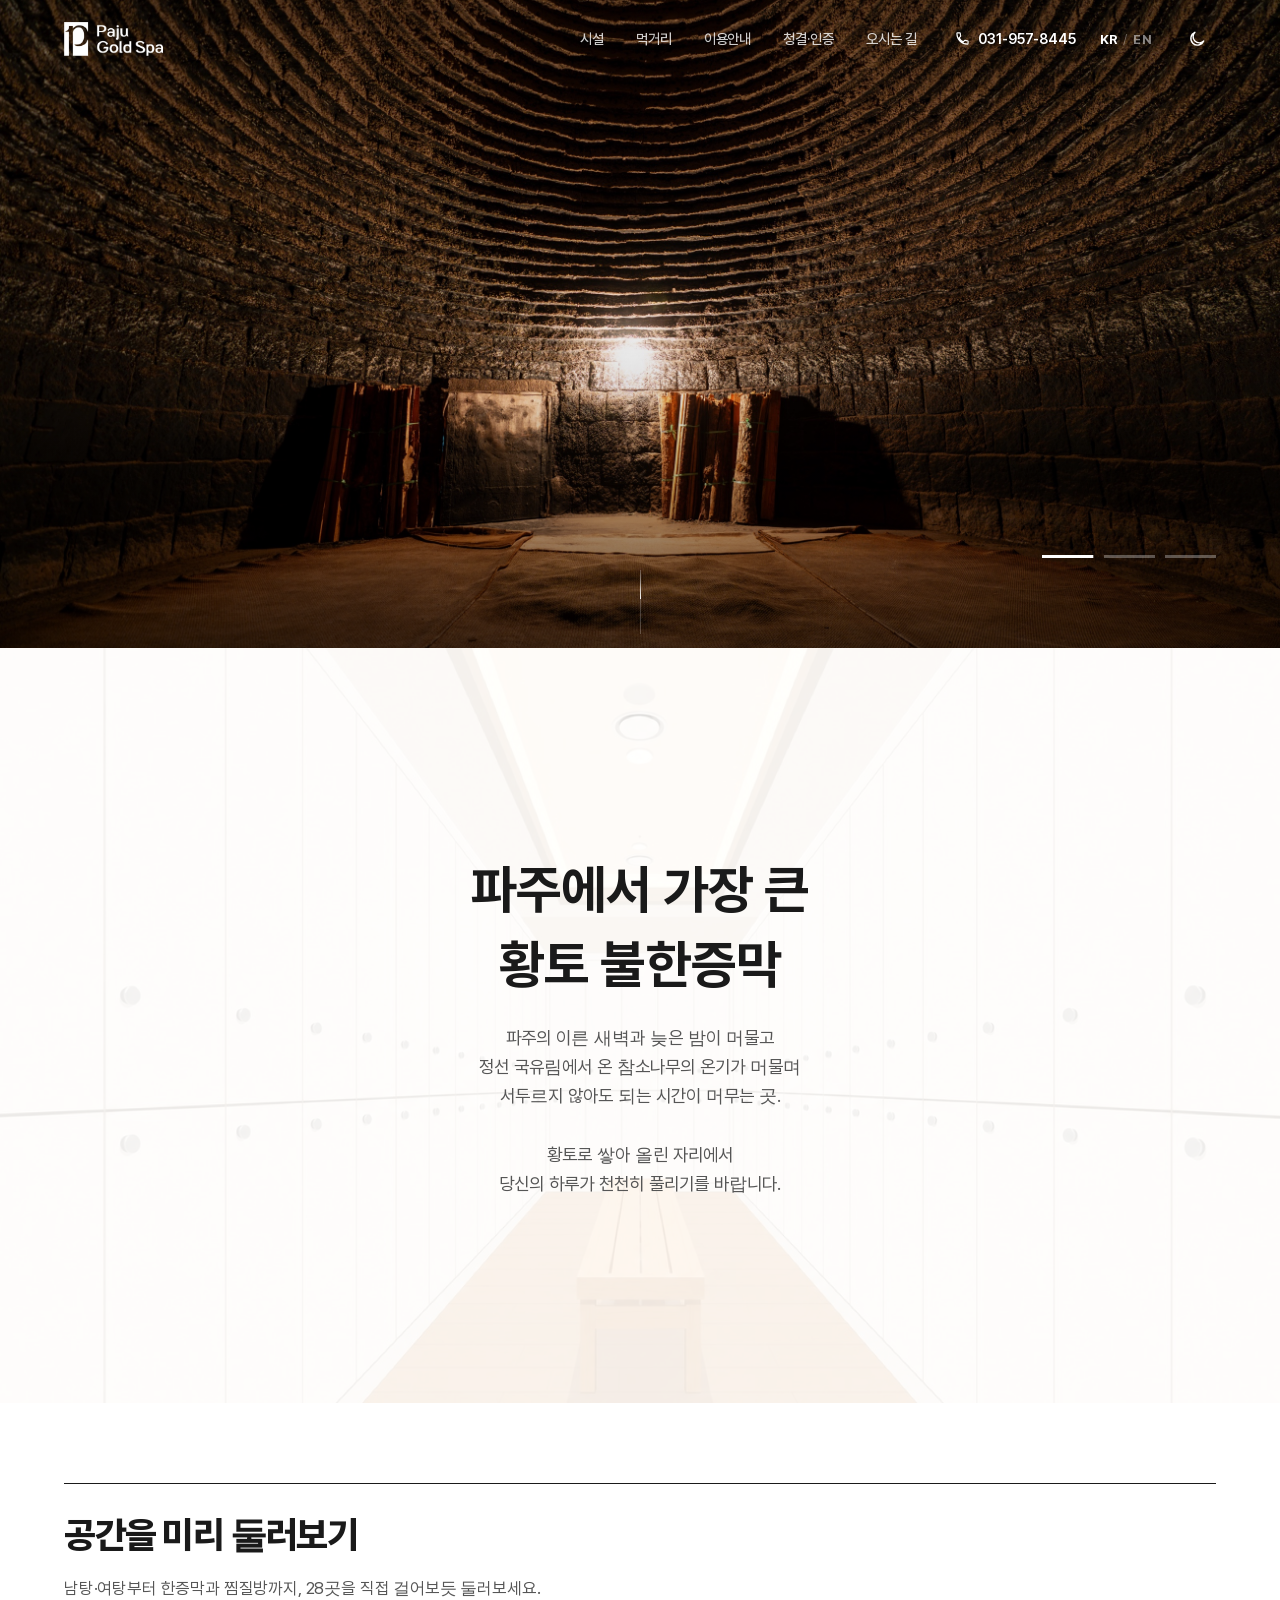
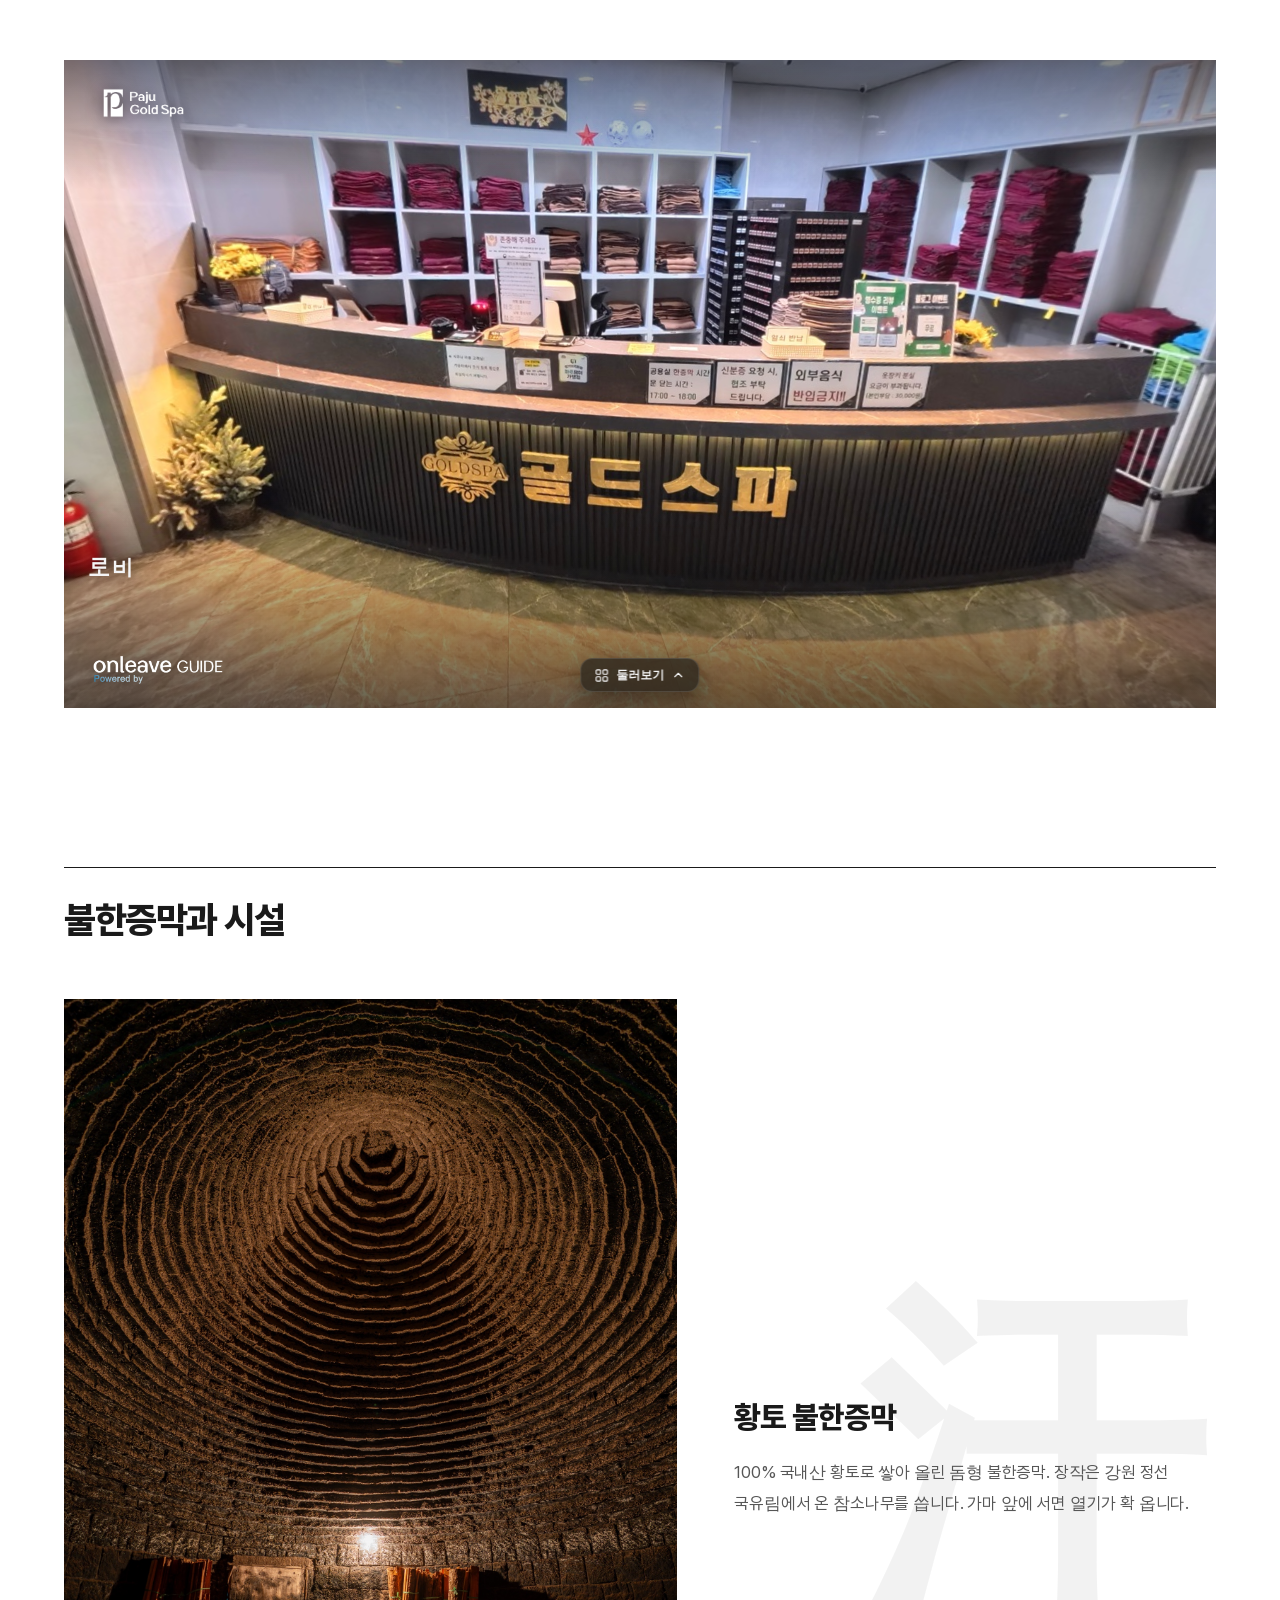
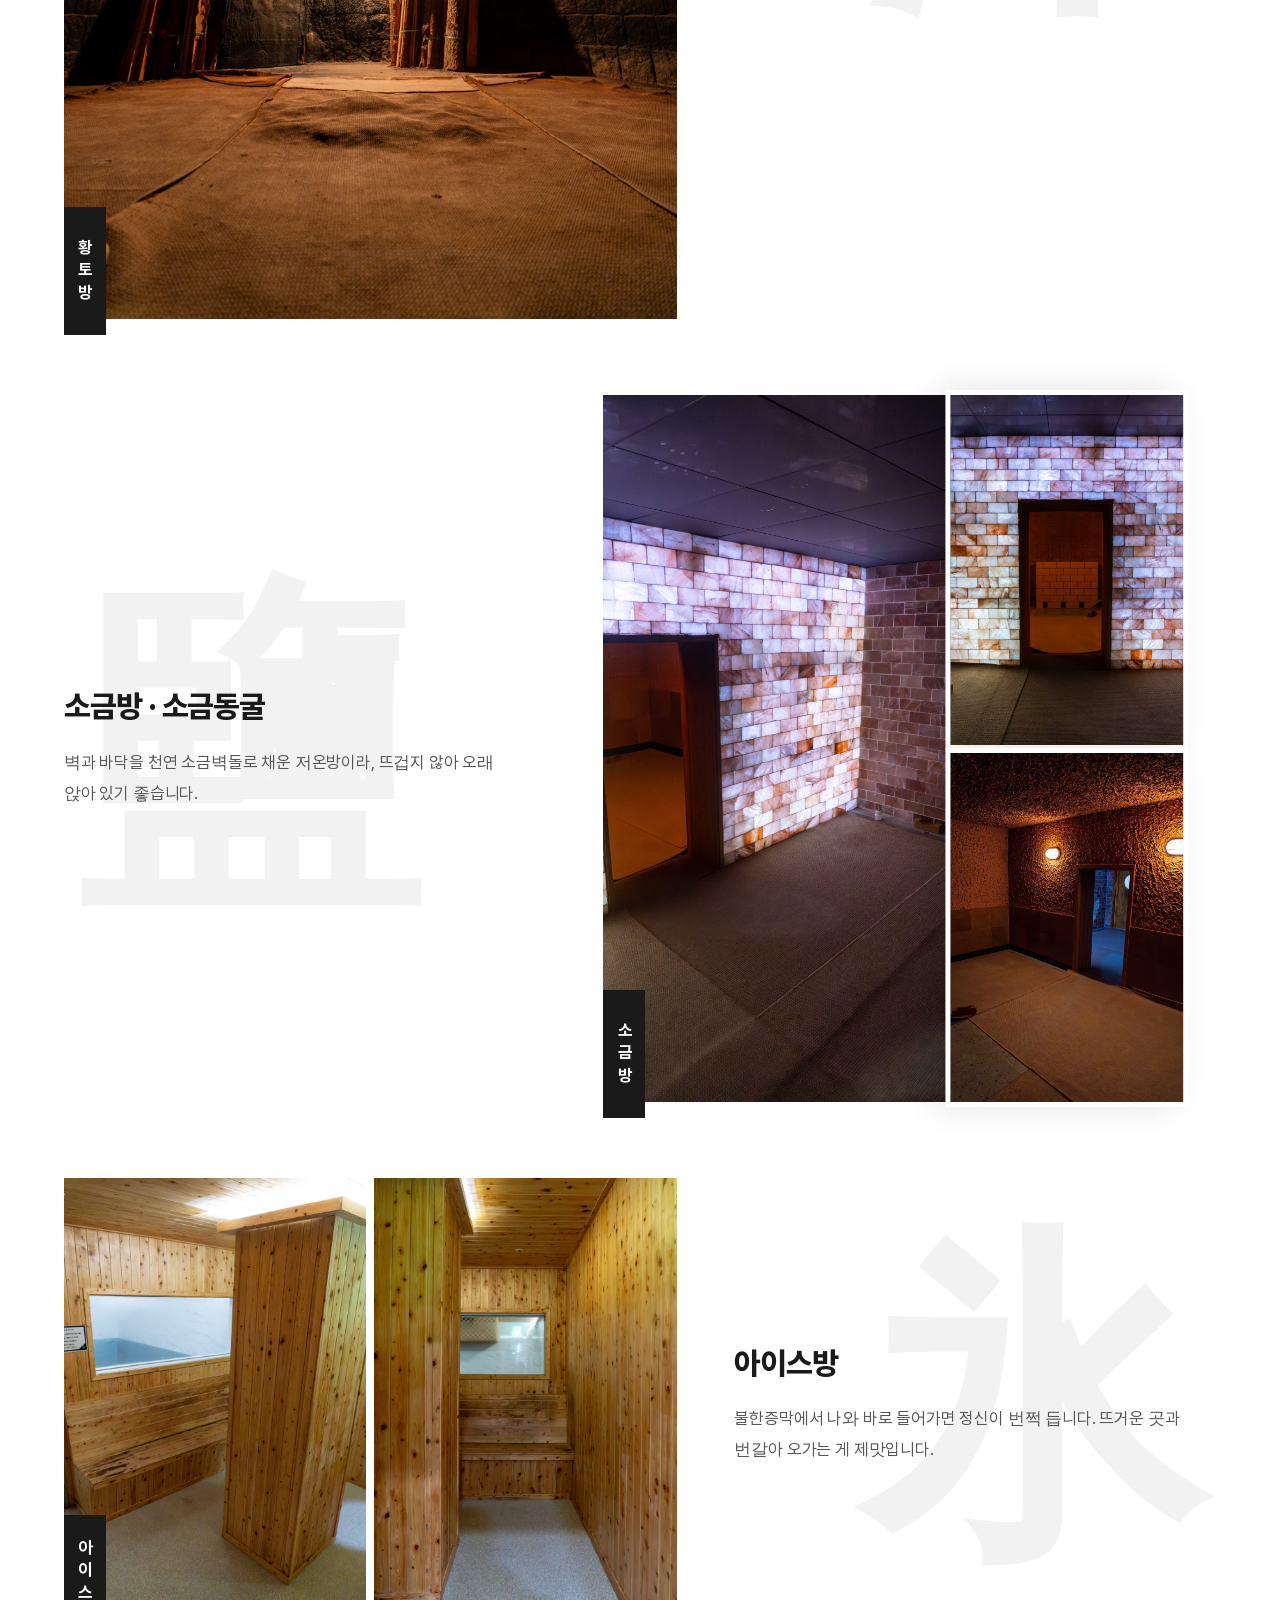
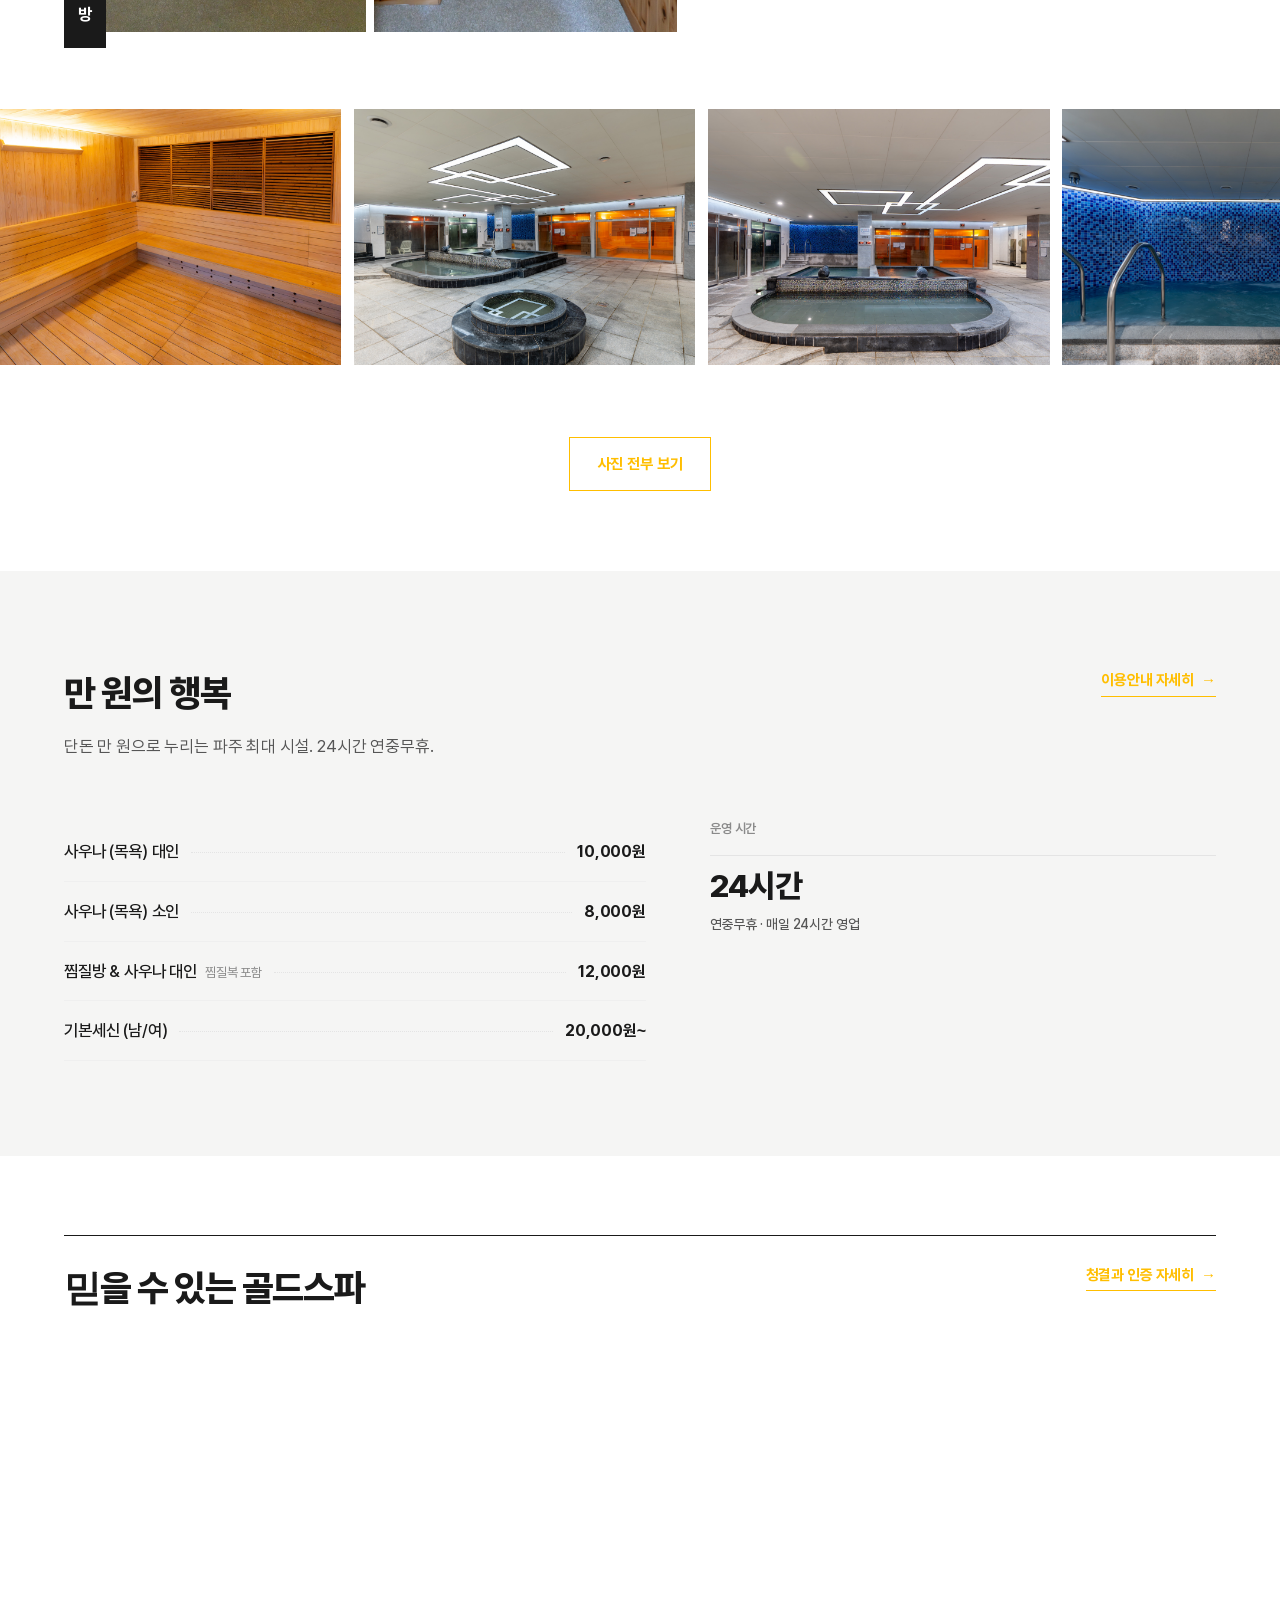
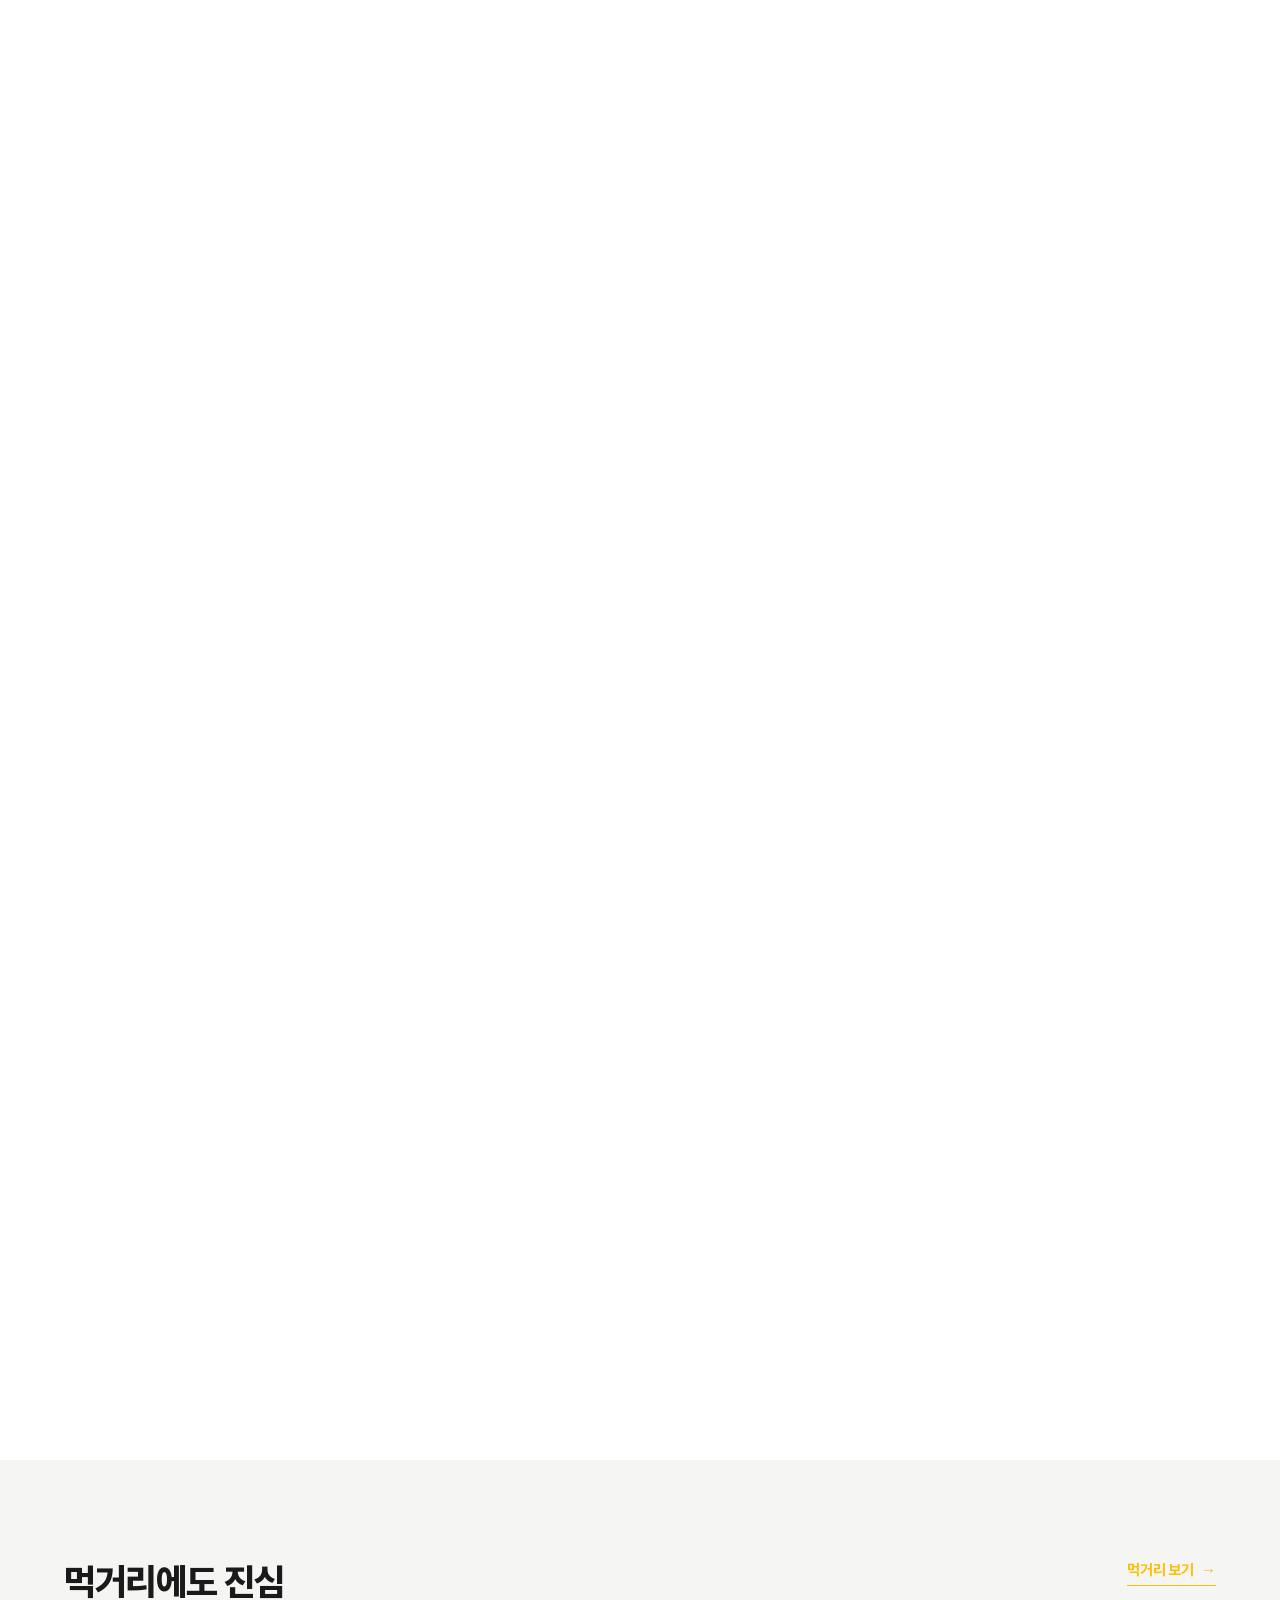
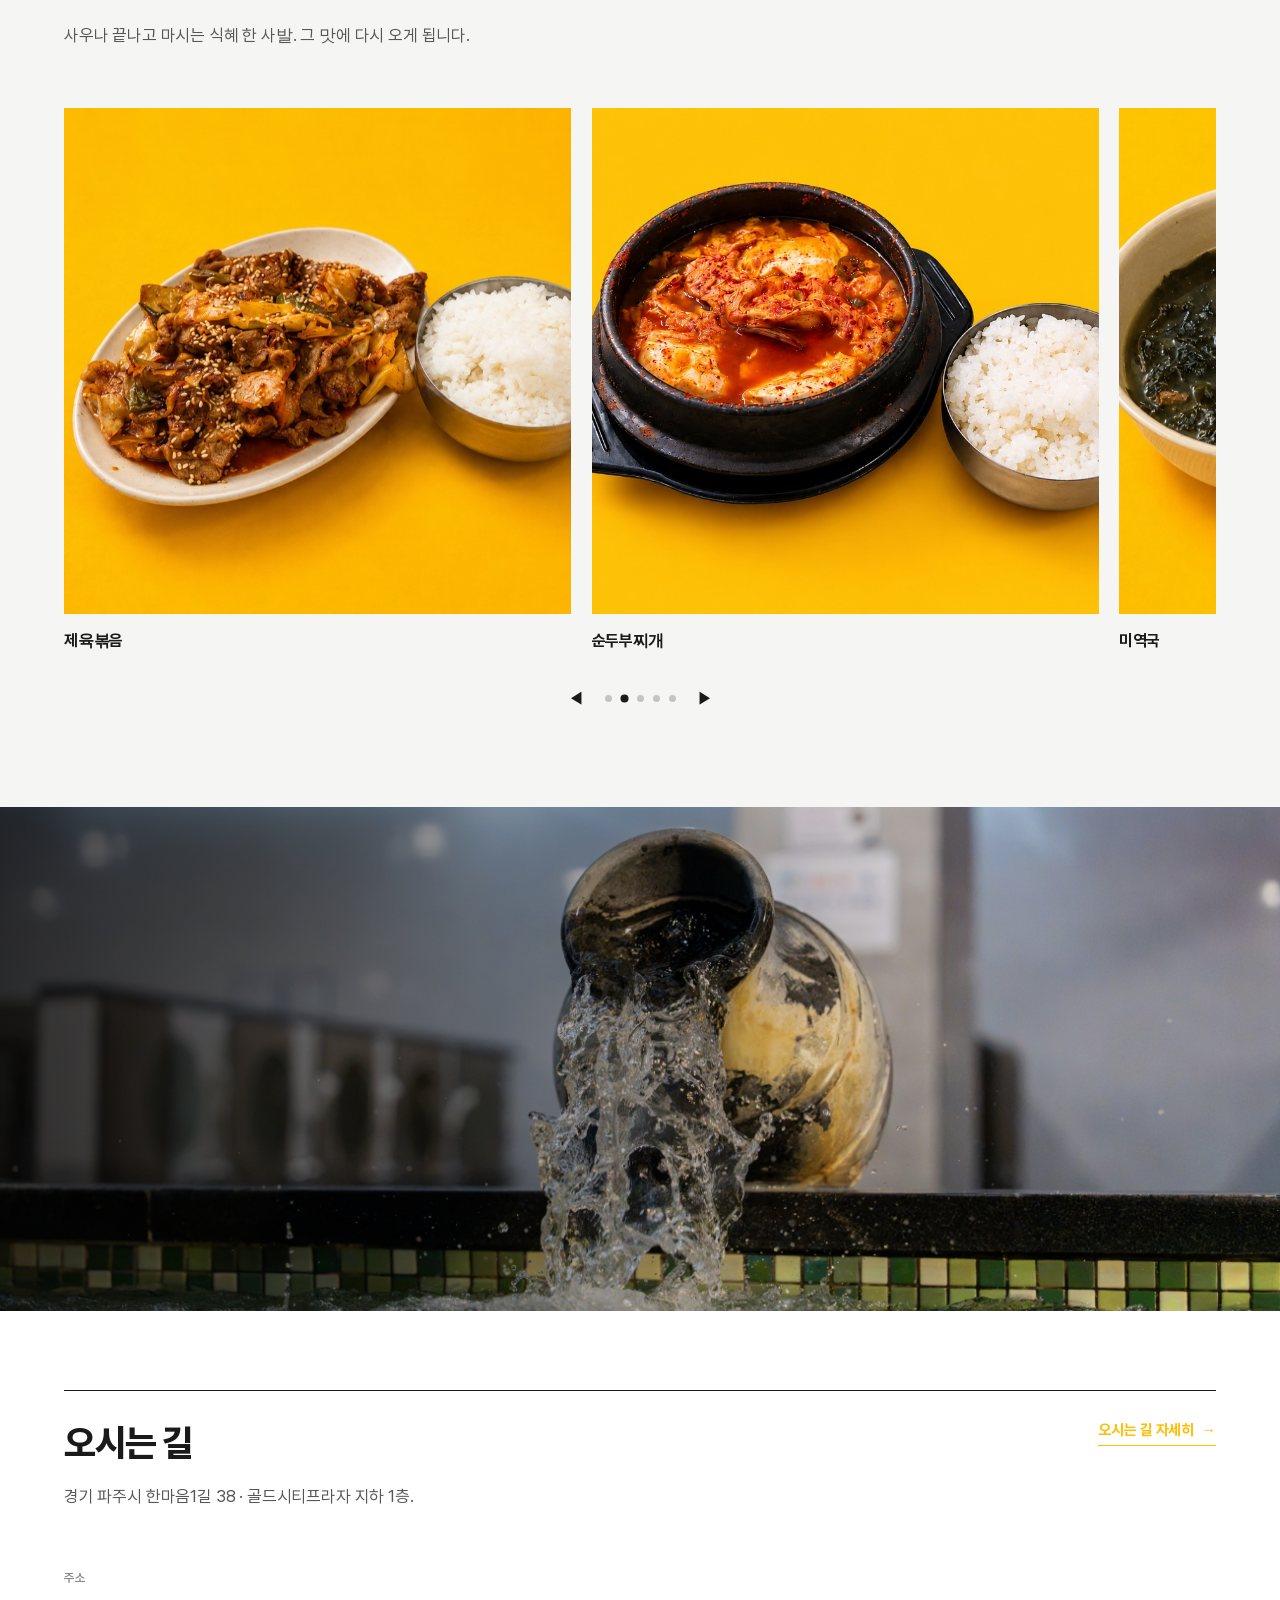
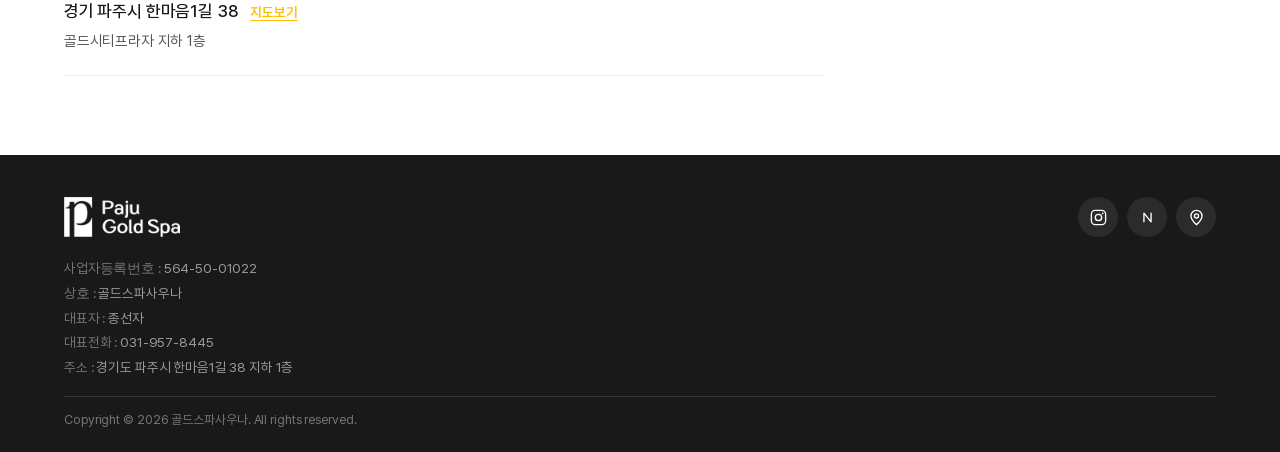
==== index.html @ 2f366106 "파비콘 추가 파주골드스파 파비콘(400x400) → images/favicon.png, apple-touch-icon(180) 생성. 한글 파일명은 경로 깨짐 우려로 영문으로 변경" ====
<!DOCTYPE html>
<html lang="ko">
<head>
<meta charset="utf-8">
<meta name="viewport" content="width=device-width, initial-scale=1">
<title>골드스파 — 파주 사우나·찜질방·황토 불한증막 | 24시간 연중무휴</title>
<meta name="description" content="파주에서 가장 큰 황토 불한증막·찜질방·사우나 골드스파. 100% 황토·소나무·소금석·히노끼, 24시간 연중무휴, 만 원의 행복 착한가격업소. 경기 파주시 한마음1길 38.">
<meta name="keywords" content="파주 사우나, 파주 찜질방, 파주 불한증막, 파주 황토방, 파주 목욕탕, 골드스파, 파주 사우나 추천, 파주 24시간 사우나, 파주 세신">
<meta name="author" content="골드스파 GoldSpa">
<meta name="robots" content="index, follow, max-image-preview:large">
<meta name="theme-color" content="#17130e">
<link rel="canonical" href="https://goldspa.co.kr/">
<link rel="alternate" hreflang="ko" href="https://goldspa.co.kr/">
<link rel="alternate" hreflang="en" href="https://goldspa.co.kr/en/">
<link rel="alternate" hreflang="x-default" href="https://goldspa.co.kr/">
<meta name="geo.region" content="KR-41"><meta name="geo.placename" content="경기도 파주시"><meta name="geo.position" content="37.7569628;126.7711865"><meta name="ICBM" content="37.7569628, 126.7711865">
<meta property="og:type" content="business.business">
<meta property="og:site_name" content="골드스파 GoldSpa"><meta property="og:locale" content="ko_KR">
<meta property="og:title" content="골드스파 — 파주 사우나·찜질방·황토 불한증막">
<meta property="og:description" content="파주에서 가장 큰 황토 불한증막. 24시간 연중무휴, 만 원의 행복 착한가격업소.">
<meta property="og:url" content="https://goldspa.co.kr/"><meta property="og:image" content="https://goldspa.co.kr/images/p007.jpg">
<meta name="twitter:card" content="summary_large_image">
<meta name="twitter:title" content="골드스파 — 파주 사우나·찜질방·황토 불한증막">
<meta name="twitter:description" content="파주에서 가장 큰 황토 불한증막. 24시간 연중무휴, 만 원의 행복 착한가격.">
<meta name="twitter:image" content="https://goldspa.co.kr/images/p007.jpg">
<script>(function(){var d=document.documentElement;var t=null;try{t=localStorage.getItem('goldspa-theme');}catch(e){}d.setAttribute('data-theme',(t==='light'||t==='dark')?t:'light');})();</script>
<link rel="icon" type="image/png" href="images/favicon.png">
<link rel="apple-touch-icon" href="images/apple-touch-icon.png">
<link rel="stylesheet" href="assets/fonts.css">
<link rel="stylesheet" href="assets/style.css">
<script type="application/ld+json">
{
  "@context": "https://schema.org",
  "@type": ["DaySpa", "HealthAndBeautyBusiness"],
  "name": "골드스파",
  "alternateName": ["GoldSpa", "파주 골드스파"],
  "description": "파주에서 가장 큰 황토 불한증막·찜질방·사우나. 100% 황토·소나무·소금석·히노끼로 지었으며, 불한증막 숯가마는 강원 정선 국유림에서 조달한 참소나무·낙엽송으로 지핍니다. 24시간 연중무휴 운영하며, 정기 수질·대기 검사 전 항목 적합, 행정안전부 선정 착한가격업소입니다.",
  "url": "https://goldspa.co.kr/",
  "telephone": "+82-31-957-8445",
  "sameAs": ["https://www.instagram.com/goldspa_paju/"],
  "image": [
    "https://goldspa.co.kr/images/p007.jpg",
    "https://goldspa.co.kr/images/p057.jpg",
    "https://goldspa.co.kr/images/p055.jpg"
  ],
  "address": {
    "@type": "PostalAddress",
    "streetAddress": "한마음1길 38 골드시티프라자 지하 1층",
    "addressLocality": "파주시",
    "addressRegion": "경기도",
    "postalCode": "10911",
    "addressCountry": "KR"
  },
  "geo": {
    "@type": "GeoCoordinates",
    "latitude": 37.7569628,
    "longitude": 126.7711865
  },
  "hasMap": "https://map.naver.com/p/entry/place/1338214327",
  "openingHoursSpecification": {
    "@type": "OpeningHoursSpecification",
    "dayOfWeek": ["Monday", "Tuesday", "Wednesday", "Thursday", "Friday", "Saturday", "Sunday"],
    "opens": "00:00",
    "closes": "23:59"
  },
  "priceRange": "₩₩",
  "currenciesAccepted": "KRW",
  "paymentAccepted": "현금, 카드",
  "award": [
    "행정안전부·경기도·파주시 선정 착한가격 모범업소",
    "한국소비자산업평가 생활·여가 부문 3년 연속 우수 (2024·2025·2026)",
    "파주시 지정 목욕장업 위생관리 최우수(녹색) 등급"
  ],
  "hasCertification": [
    {
      "@type": "Certification",
      "name": "정기 수질검사 적합",
      "certificationIdentification": "WR25111000059",
      "issuedBy": {"@type": "Organization", "name": "중앙생명연구원"},
      "about": "목욕장 욕조수 수질검사 — 탁도·과망간산칼륨소비량·대장균군 전 항목 기준 적합"
    },
    {
      "@type": "Certification",
      "name": "대기 배출가스 측정 배출허용기준 이내",
      "issuedBy": {"@type": "Organization", "name": "한국종합공해시험연구소"},
      "about": "불한증막 숯가마(탄화시설) 배출가스 측정 — 질소산화물 24.0ppm(기준 150 이하)·황산화물 0.3ppm(기준 200 이하)·먼지 3.7㎎/S㎥(기준 30 이하), 배출허용기준 이내"
    }
  ],
  "amenityFeature": [
    {"@type": "LocationFeatureSpecification", "name": "황토 불한증막", "value": true},
    {"@type": "LocationFeatureSpecification", "name": "찜질방", "value": true},
    {"@type": "LocationFeatureSpecification", "name": "사우나·대욕장", "value": true},
    {"@type": "LocationFeatureSpecification", "name": "아이스방", "value": true},
    {"@type": "LocationFeatureSpecification", "name": "소금방·소금동굴", "value": true},
    {"@type": "LocationFeatureSpecification", "name": "세신", "value": true},
    {"@type": "LocationFeatureSpecification", "name": "식당·매점", "value": true},
    {"@type": "LocationFeatureSpecification", "name": "24시간 운영", "value": true}
  ],
  "makesOffer": [
    {"@type": "Offer", "name": "사우나(목욕) 대인", "price": "10000", "priceCurrency": "KRW"},
    {"@type": "Offer", "name": "사우나(목욕) 소인", "price": "8000", "priceCurrency": "KRW"},
    {"@type": "Offer", "name": "찜질방＋사우나 대인 (찜질복 포함)", "price": "12000", "priceCurrency": "KRW"},
    {"@type": "Offer", "name": "찜질방＋사우나 소인 (찜질복 포함)", "price": "10000", "priceCurrency": "KRW"},
    {"@type": "Offer", "name": "기본 세신 (남)", "price": "20000", "priceCurrency": "KRW"},
    {"@type": "Offer", "name": "기본 세신 (여)", "price": "30000", "priceCurrency": "KRW"}
  ]
}
</script>
</head>
<body>

<div class="splash" id="splash">
  <div class="splash-in">
    <div class="splash-logo">
      <img src="images/logo-white.png" alt="파주 골드스파">
    </div>
  </div>
</div>

<header id="hd">
  <div class="bar">
    <a href="index.html" class="logo" aria-label="파주 골드스파 홈"><img class="logo-w" src="images/logo-white.png" alt="파주 골드스파" width="99" height="34"><img class="logo-k" src="images/logo-black.png" alt="파주 골드스파" width="99" height="34"></a>
    <nav>
      <a href="facilities.html">시설</a>
      <a href="food.html">먹거리</a>
      <a href="guide.html">이용안내</a>
      <a href="trust.html">청결·인증</a>
      <a href="location.html">오시는 길</a>
    </nav>
    <a href="tel:031-957-8445" class="hcall">
      <svg viewBox="0 0 24 24"><path d="M6.6 10.8a15 15 0 0 0 6.6 6.6l2.2-2.2a1 1 0 0 1 1-.24 11 11 0 0 0 3.5.56 1 1 0 0 1 1 1V20a1 1 0 0 1-1 1A17 17 0 0 1 3 4a1 1 0 0 1 1-1h3.5a1 1 0 0 1 1 1 11 11 0 0 0 .56 3.5 1 1 0 0 1-.24 1z"/></svg>
      031-957-8445
    </a>
    <div class="langtoggle"><a aria-current="true">KR</a><a href="en/index.html" hreflang="en">EN</a></div>
    <button class="themetoggle" aria-label="라이트/다크 모드 전환" title="라이트/다크 전환"><svg class="ic-sun" viewBox="0 0 24 24"><circle cx="12" cy="12" r="4.2"/><path d="M12 2v2.5M12 19.5V22M4.2 4.2l1.8 1.8M18 18l1.8 1.8M2 12h2.5M19.5 12H22M4.2 19.8L6 18M18 6l1.8-1.8"/></svg><svg class="ic-moon" viewBox="0 0 24 24"><path d="M20 14.5A8 8 0 1 1 9.5 4a6.3 6.3 0 0 0 10.5 10.5z"/></svg></button><button class="navtoggle" aria-label="메뉴 열기" aria-expanded="false" aria-controls="mmenu"><span></span><span></span><span></span></button>
  </div>
</header>
<div class="mmenu" id="mmenu">
  <button class="mmenu-close" aria-label="메뉴 닫기"><svg viewBox="0 0 24 24"><path d="M6 6l12 12M18 6L6 18"/></svg></button>
  <nav>
      <a href="index.html">홈</a>
      <a href="facilities.html">시설</a>
      <a href="food.html">먹거리</a>
      <a href="guide.html">이용안내</a>
      <a href="trust.html">청결·인증</a>
      <a href="location.html">오시는 길</a>
  </nav>
  <div class="mmenu-lang"><a class="on">한국어</a><a href="en/index.html" hreflang="en">English</a></div>
  <a href="tel:031-957-8445" class="mmenu-call">
    <svg viewBox="0 0 24 24"><path d="M6.6 10.8a15 15 0 0 0 6.6 6.6l2.2-2.2a1 1 0 0 1 1-.24 11 11 0 0 0 3.5.56 1 1 0 0 1 1 1V20a1 1 0 0 1-1 1A17 17 0 0 1 3 4a1 1 0 0 1 1-1h3.5a1 1 0 0 1 1 1 11 11 0 0 0 .56 3.5 1 1 0 0 1-.24 1z"/></svg>
    031-957-8445
  </a>
</div>

<!-- 1. HERO -->
<section class="hero">
  <div class="hero-media">
    <div class="plabel">
      <div>
        <svg viewBox="0 0 24 24"><rect x="2.5" y="4.5" width="19" height="15" rx="2"/><path d="M10 9.2v5.6l5-2.8z" fill="rgba(255,255,255,.28)" stroke="none"/></svg>
        풀스크린 히어로 영상 · 16:9 무한 루프<br>따뜻한 조명의 황토 불한증막·탕 전경
      </div>
    </div>
  </div>
  <div class="hero-prog" aria-hidden="true">
    <button class="hp-bar" type="button" aria-label="1번 사진"><i></i></button>
    <button class="hp-bar" type="button" aria-label="2번 사진"><i></i></button>
    <button class="hp-bar" type="button" aria-label="3번 사진"><i></i></button>
  </div>
  <div class="cue"><i></i></div>
</section>

<!-- INTRO (short · centered) -->
<section class="intro">
  <div class="shell">
    <h1 class="rise">파주에서 가장 큰<br>황토 불한증막</h1>
    <p class="intro-poem rise">파주의 이른 새벽과 늦은 밤이 머물고<br>
      정선 국유림에서 온 참소나무의 온기가 머물며<br>
      서두르지 않아도 되는 시간이 머무는 곳.
      <span>황토로 쌓아 올린 자리에서<br>
      당신의 하루가 천천히 풀리기를 바랍니다.</span></p>
  </div>
</section>

<section class="home-sec tour-sec" id="tour">
  <div class="shell">
    <div class="sec-head">
      <div class="sh-l"><span class="kicker">360&deg; View</span><h2>공간을 미리 둘러보기</h2><p>남탕·여탕부터 한증막과 찜질방까지, 28곳을 직접 걸어보듯 둘러보세요.</p></div>
    </div>
    <div class="tour-box"><iframe src="tour/tour.html" title="골드스파 360° 가상투어 — 남탕·여탕·한증막·찜질방 28곳" loading="lazy" allowfullscreen></iframe></div>
  </div>
</section>
<section class="home-sec">
  <div class="shell">
    <div class="sec-head">
      <div class="sh-l"><span class="kicker">Facilities</span><h2>불한증막과 시설</h2></div>
    </div>
  </div>
  <div class="shell"><div class="fac-list home-facs">
      <article class="fac-block">
        <span class="fac-hanja" aria-hidden="true">汗</span><div class="fac-media m4"><span class="fac-tag">황토방</span><img src="images/p001.jpg" loading="lazy" alt="황토 불한증막 — 파주 골드스파"><img src="images/p002.jpg" loading="lazy" alt="황토 불한증막 — 파주 골드스파"><img src="images/p005.jpg" loading="lazy" alt="황토 불한증막 — 파주 골드스파"><img src="images/p007.jpg" loading="lazy" alt="황토 불한증막 — 파주 골드스파"></div>
        <div class="fac-text">
          <h2>황토 불한증막<em>Hwangto Kiln Sauna</em></h2>
          <p>100% 국내산 황토로 쌓아 올린 돔형 불한증막. 장작은 강원 정선 국유림에서 온 참소나무를 씁니다. 가마 앞에 서면 열기가 확 옵니다.</p>
        </div>
      </article>
      <article class="fac-block">
        <span class="fac-hanja" aria-hidden="true">鹽</span><div class="fac-media"><span class="fac-tag">소금방</span><img src="images/p057.jpg" loading="lazy" alt="소금방 · 소금동굴 — 파주 골드스파"><img src="images/p058.jpg" loading="lazy" alt="소금방 · 소금동굴 — 파주 골드스파"><img src="images/p059.jpg" loading="lazy" alt="소금방 · 소금동굴 — 파주 골드스파"></div>
        <div class="fac-text">
          <h2>소금방 · 소금동굴<em>Salt Room & Cave</em></h2>
          <p>벽과 바닥을 천연 소금벽돌로 채운 저온방이라, 뜨겁지 않아 오래 앉아 있기 좋습니다.</p>
        </div>
      </article>
      <article class="fac-block">
        <span class="fac-hanja" aria-hidden="true">氷</span><div class="fac-media m2"><span class="fac-tag">아이스방</span><img src="images/p055.jpg" loading="lazy" alt="아이스방 — 파주 골드스파"><img src="images/p056.jpg" loading="lazy" alt="아이스방 — 파주 골드스파"></div>
        <div class="fac-text">
          <h2>아이스방<em>Ice Room</em></h2>
          <p>불한증막에서 나와 바로 들어가면 정신이 번쩍 듭니다. 뜨거운 곳과 번갈아 오가는 게 제맛입니다.</p>
        </div>
      </article>
    </div>
    <div class="fac-strip" aria-hidden="true">
      <div class="fs-track">
        <img src="images/p016.jpg" loading="lazy" alt="">
        <img src="images/p012.jpg" loading="lazy" alt="">
        <img src="images/p024.jpg" loading="lazy" alt="">
        <img src="images/p015.jpg" loading="lazy" alt="">
        <img src="images/p019.jpg" loading="lazy" alt="">
        <img src="images/p041.jpg" loading="lazy" alt="">
        <img src="images/p050.jpg" loading="lazy" alt="">
        <img src="images/p035.jpg" loading="lazy" alt="">
        <img src="images/p060.jpg" loading="lazy" alt="">
      </div>
    </div>
    <div class="fac-cta rise">
      <a class="fac-cta-link" href="facilities.html" aria-label="시설 사진 전부 보기">
        <span class="fm-btn">사진 전부 보기</span>
      </a>
    </div>
    </div>
</section>

<section class="home-sec alt">
  <div class="shell">
    <div class="sec-head">
      <div class="sh-l"><span class="kicker">Guide &amp; Price</span><h2>만 원의 행복</h2><p>단돈 만 원으로 누리는 파주 최대 시설. 24시간 연중무휴.</p></div>
      <a class="more-link" href="guide.html">이용안내 자세히 <i>→</i></a>
    </div>
    <div class="price-mini">
      <ul class="price">
        <li><span class="nm">사우나 (목욕) 대인</span><span class="dot"></span><span class="pr">10,000원</span></li>
        <li><span class="nm">사우나 (목욕) 소인</span><span class="dot"></span><span class="pr">8,000원</span></li>
        <li><span class="nm">찜질방 &amp; 사우나 대인<small> 찜질복 포함</small></span><span class="dot"></span><span class="pr">12,000원</span></li>
        <li><span class="nm">기본세신 (남/여)</span><span class="dot"></span><span class="pr">20,000원~</span></li>
      </ul>
      <div>
        <div class="g-label">운영 시간</div>
        <div class="g-hours">24시간<span>연중무휴 · 매일 24시간 영업</span></div>
      </div>
    </div>
  </div>
</section>

<section class="home-sec">
  <div class="shell">
    <div class="sec-head">
      <div class="sh-l"><span class="kicker">Trust</span><h2>믿을 수 있는 골드스파</h2></div>
      <a class="more-link" href="trust.html">청결과 인증 자세히 <i>→</i></a>
    </div>
    <div class="proof-badges">
      <figure class="pbadge rise">
        <div class="pb-img"><img src="images/award2.jpg" loading="lazy" alt="행정안전부 선정 착한가격 모범업소 — 파주 골드스파"></div>
        <figcaption class="pb-cap"><h3>착한가격 모범업소</h3><p>행정안전부·경기도·파주시 지정</p></figcaption>
      </figure>
      <figure class="pbadge rise">
        <div class="pb-img"><img src="images/award3.jpg" loading="lazy" alt="한국소비자산업평가 생활·여가 부문 3년 연속 우수 — 파주 골드스파"></div>
        <figcaption class="pb-cap"><h3>소비자산업평가 우수</h3><p>생활·여가 부문 <b style="color:var(--ink);font-weight:700">3년 연속</b> 우수 (한국소비자산업평가)</p></figcaption>
      </figure>
      <figure class="pbadge rise">
        <div class="pb-img"><img src="images/award1.jpg" loading="lazy" alt="2025 한국소비자산업평가 생활·여가 부문 우수 — 파주 골드스파"></div>
        <figcaption class="pb-cap"><h3>2년 연속 수상</h3><p>2024·2025 생활·여가 부문 연속 우수</p></figcaption>
      </figure>
    </div>
    <div class="hy-cleaning" style="margin-top:clamp(30px,4vw,52px)">
      <div class="hy-slider rise">
      <div class="hy-track"><figure class="hy-slide"><img src="images/hg6.jpg" loading="lazy" alt="골드스파 청결 관리 6"></figure><figure class="hy-slide"><img src="images/hg1.jpg" loading="lazy" alt="골드스파 청결 관리 1"></figure><figure class="hy-slide"><img src="images/hg2.jpg" loading="lazy" alt="골드스파 청결 관리 2"></figure><figure class="hy-slide"><img src="images/hg3.jpg" loading="lazy" alt="골드스파 청결 관리 3"></figure><figure class="hy-slide"><img src="images/hg4.jpg" loading="lazy" alt="골드스파 청결 관리 4"></figure><figure class="hy-slide"><img src="images/hg5.jpg" loading="lazy" alt="골드스파 청결 관리 5"></figure><figure class="hy-slide"><img src="images/hg8.jpg" loading="lazy" alt="골드스파 청결 관리 8"></figure><figure class="hy-slide"><img src="images/hg9.jpg" loading="lazy" alt="골드스파 청결 관리 9"></figure><figure class="hy-slide"><img src="images/hg10.jpg" loading="lazy" alt="골드스파 청결 관리 10"></figure></div>
      <div class="hy-arrows">
        <button class="hprev" aria-label="이전">&#8249;</button>
        <button class="hnext" aria-label="다음">&#8250;</button>
      </div>
    </div>
    </div>
    <div class="proof-grade rise">
      <svg viewBox="0 0 24 24"><path d="M12 3l7 3v5c0 4.5-3 8-7 10-4-2-7-5.5-7-10V6z"/><path d="M9.3 12l1.9 1.9L15 10"/></svg>
      <span><b>위생관리 최우수(녹색) 등급</b> — 파주시 지정 · 목욕장업 위생등급 최고 등급</span>
    </div>

    <div class="proof-water rise">
      <div class="pw-head">
        <h3>검사 성적서 원본</h3>
        <span class="pw-meta">수질 · 대기 · 실내공기질 전 항목 <b>적합</b></span>
      </div>
      <div class="pw-docs">
        <button class="pw-doc" type="button" data-full="images/docs/doc-hygiene.jpg" data-cap="위생관리 최우수(녹색) 등급표 · 파주시"><img src="images/docs/doc-hygiene.jpg" loading="lazy" alt="위생관리 최우수 등급표 원본"><span>위생관리 등급표</span></button>
        <button class="pw-doc" type="button" data-full="images/docs/doc-water-1.jpg" data-cap="수질검사성적서 · 남탕 이벤트탕 (중앙생명연구원)"><img src="images/docs/doc-water-1.jpg" loading="lazy" alt="수질검사성적서 원본"><span>수질검사성적서</span></button>
        <button class="pw-doc" type="button" data-full="images/docs/doc-air-1.jpg" data-cap="대기 측정기록부 (한국종합공해시험연구소)"><img src="images/docs/doc-air-1.jpg" loading="lazy" alt="대기 측정기록부 원본"><span>대기 측정기록부</span></button>
        <button class="pw-doc" type="button" data-full="images/docs/doc-wood.jpg" data-cap="국유임산물(참소나무·낙엽송) 매각계약서"><img src="images/docs/doc-wood.jpg" loading="lazy" alt="국유임산물 매각계약서 원본"><span>참소나무 계약서</span></button>
      </div>
      <p class="pw-foot">탭하면 원본을 크게 볼 수 있습니다. 숯가마 장작은 <b class="pw-em"><span class="nb">강원 정선</span> 국유림에서 조달한 <span class="nb">참소나무·낙엽송</span></b>을 씁니다. 항목별 수치는 <a class="pw-link" href="trust.html">청결과 인증</a>에서 전부 공개합니다.</p>
    </div>

  </div>
</section>

<section class="home-sec alt">
  <div class="shell">
    <div class="sec-head">
      <div class="sh-l"><span class="kicker">Foods</span><h2>먹거리에도 진심</h2><p>사우나 끝나고 마시는 식혜 한 사발. 그 맛에 다시 오게 됩니다.</p></div>
      <a class="more-link" href="food.html">먹거리 보기 <i>→</i></a>
    </div>
    <div class="foods-carousel">
      <div class="foods-track"><figure class="food-tile"><img src="images/food/dish-katsu.jpg" loading="lazy" alt="돈까스 — 파주 골드스파 먹거리"><figcaption>돈까스</figcaption></figure><figure class="food-tile"><img src="images/food/dish-jeyuk.jpg" loading="lazy" alt="제육볶음 — 파주 골드스파 먹거리"><figcaption>제육볶음</figcaption></figure><figure class="food-tile"><img src="images/food/dish-sundubu.jpg" loading="lazy" alt="순두부찌개 — 파주 골드스파 먹거리"><figcaption>순두부찌개</figcaption></figure><figure class="food-tile"><img src="images/food/dish-miyeokguk.jpg" loading="lazy" alt="미역국 — 파주 골드스파 먹거리"><figcaption>미역국</figcaption></figure><figure class="food-tile"><img src="images/food/dish-meoktae.jpg" loading="lazy" alt="먹태구이 — 파주 골드스파 먹거리"><figcaption>먹태구이</figcaption></figure><figure class="food-tile"><img src="images/food/dish-mango-bingsu.jpg" loading="lazy" alt="망고빙수 — 파주 골드스파 먹거리"><figcaption>망고빙수</figcaption></figure></div>
      <div class="foods-nav">
        <button class="fprev" aria-label="이전 먹거리">&#9664;</button>
        <span class="dots"></span>
        <button class="fnext" aria-label="다음 먹거리">&#9654;</button>
      </div>
    </div>
  </div>
</section>

<!-- 4. EMOTION -->
<section class="emotion">
  <div class="plabel"><div><svg viewBox="0 0 24 24"><rect x="2.5" y="4.5" width="19" height="15" rx="2"/><path d="M10 9.2v5.6l5-2.8z" fill="rgba(255,255,255,.24)" stroke="none"/></svg>감성 무드 영상 · 김 서린 탕, 따뜻한 조명</div></div>
  <div class="inner">
    <div class="box rise">
      <h2>뜨끈하게,<br>오롯이 나를 위한 시간</h2>
      <p>오늘의 피로를 파주에 두고 가세요.</p>
    </div>
  </div>
</section>

<section class="home-sec">
  <div class="shell">
    <div class="sec-head">
      <div class="sh-l"><span class="kicker">Location</span><h2>오시는 길</h2><p>경기 파주시 한마음1길 38 · 골드시티프라자 지하 1층.</p></div>
      <a class="more-link" href="location.html">오시는 길 자세히 <i>→</i></a>
    </div>
    <div class="loc-mini"><div class="loc-info rise">
        <div class="loc-blk"><div class="k">주소</div><div class="v">경기 파주시 한마음1길 38 <a href="https://map.naver.com/p/entry/place/1338214327" target="_blank" rel="noopener" class="map-link">지도보기</a><small>골드시티프라자 지하 1층</small></div></div></div>
  </div>
</section>

<div class="lightbox" id="docLightbox" aria-hidden="true" role="dialog" aria-modal="true" aria-label="서류 원본 보기">
  <button class="lb-close" type="button" aria-label="닫기">&times;</button>
  <figure class="lb-fig"><img src="" alt=""><figcaption></figcaption></figure>
</div>

<footer>
  <div class="shell">
    <div class="foot-head">
      <a href="index.html" class="foot-logo"><img src="images/logo-white.png" alt="파주 골드스파"></a>
      <div class="foot-social"><a class="foot-sns" href="https://www.instagram.com/goldspa_paju/" target="_blank" rel="noopener" aria-label="인스타그램 @goldspa_paju"><svg viewBox="0 0 24 24"><rect x="3" y="3" width="18" height="18" rx="5"/><circle cx="12" cy="12" r="4"/><circle cx="17.3" cy="6.7" r="1.1" fill="currentColor" stroke="none"/></svg></a><a class="foot-sns" href="https://map.naver.com/p/entry/place/1338214327" target="_blank" rel="noopener" aria-label="네이버 플레이스"><svg viewBox="0 0 24 24" stroke-linecap="round" stroke-linejoin="round"><path d="M7.5 17.5V6.5L16.5 17.5V6.5"/></svg></a><a class="foot-sns" href="https://www.google.com/maps/place/%EA%B3%A8%EB%93%9C%EC%8A%A4%ED%8C%8C%EC%82%AC%EC%9A%B0%EB%82%98/data=!3m1!4b1!4m6!3m5!1s0x357c8df21c914cfd:0x1ee3e57d7704f111!8m2!3d37.7569828!4d126.771031!16s%2Fg%2F1tgftk48" target="_blank" rel="noopener" aria-label="구글 지도"><svg viewBox="0 0 24 24"><path d="M12 21s7-6.2 7-11a7 7 0 1 0-14 0c0 4.8 7 11 7 11z"/><circle cx="12" cy="10" r="2.6"/></svg></a></div>
    </div>
    <div class="foot-biz">
      <span><i>사업자등록번호</i> 564-50-01022</span>
      <span><i>상호</i> 골드스파사우나</span>
      <span><i>대표자</i> 종선자</span>
      <span><i>대표전화</i> <a href="tel:031-957-8445">031-957-8445</a></span>
      <span><i>주소</i> 경기도 파주시 한마음1길 38 지하 1층</span>
    </div>
    <div class="foot-bot"><span>Copyright © 2026 골드스파사우나. All rights reserved.</span></div>
  </div>
</footer>
<script src="assets/app.js" defer></script>
</body>
</html>
---- assets/fonts.css ----
@font-face{font-family:'Pretendard';font-style:normal;font-weight:400;font-display:swap;src:url([data-uri]) format('woff2')}
@font-face{font-family:'Pretendard';font-style:normal;font-weight:500;font-display:swap;src:url([data-uri]) format('woff2')}
@font-face{font-family:'Pretendard';font-style:normal;font-weight:600;font-display:swap;src:url([data-uri]) format('woff2')}
@font-face{font-family:'Pretendard';font-style:normal;font-weight:700;font-display:swap;src:url([data-uri]) format('woff2')}
@font-face{font-family:'Pretendard';font-style:normal;font-weight:800;font-display:swap;src:url([data-uri]) format('woff2')}
---- assets/style.css ----
:root{
  --paper:#FFFFFF; --ink:#1A1A1A; --body:#565656; --muted:#8A8A8A;
  --line:#E4E4E4; --line-soft:#EFEFEF; --panel:#F5F5F4;
  --hero:#191919; --hero-line:#333333;
  --ease-out:cubic-bezier(.23,1,.32,1);
  --ease-io:cubic-bezier(.77,0,.175,1);
  --maxw:1280px; --pad:clamp(22px,5vw,72px);
}
@media (prefers-color-scheme:dark){
  :root{
    --paper:#121212; --ink:#F2F2F2; --body:#ADADAD; --muted:#767676;
    --line:#2A2A2A; --line-soft:#202020; --panel:#1A1A1A;
    --hero:#0D0D0D; --hero-line:#2c2c2c;
  }
}
:root[data-theme="light"]{
  --paper:#FFFFFF; --ink:#1A1A1A; --body:#565656; --muted:#8A8A8A;
  --line:#E4E4E4; --line-soft:#EFEFEF; --panel:#F5F5F4; --hero:#191919; --hero-line:#333333;
}
:root[data-theme="dark"]{
  --paper:#121212; --ink:#F2F2F2; --body:#ADADAD; --muted:#767676;
  --line:#2A2A2A; --line-soft:#202020; --panel:#1A1A1A; --hero:#0D0D0D; --hero-line:#2c2c2c;
}

*{box-sizing:border-box;margin:0;padding:0}
html{scroll-behavior:smooth;-webkit-text-size-adjust:100%}
body{
  font-family:'Pretendard',-apple-system,BlinkMacSystemFont,'Apple SD Gothic Neo','Malgun Gothic',sans-serif;
  background:var(--paper);color:var(--body);
  -webkit-font-smoothing:antialiased;text-rendering:optimizeLegibility;
  line-height:1.6;letter-spacing:-0.006em;overflow-x:hidden;font-size:16px;
}
img{max-width:100%;display:block}
a{color:inherit;text-decoration:none}
::selection{background:var(--ink);color:var(--paper)}
h1,h2,h3,h4{color:var(--ink);font-weight:700;text-wrap:balance}

.shell{max-width:var(--maxw);margin:0 auto;padding-left:var(--pad);padding-right:var(--pad)}

/* type helpers */
.display{font-size:clamp(1.5rem,2.6vw,2.05rem);line-height:1.18;letter-spacing:-0.02em;font-weight:700}
.figure{font-weight:800;letter-spacing:-0.04em;font-variant-numeric:tabular-nums;color:var(--ink);line-height:.95}
.kicker{font-size:.8rem;font-weight:600;color:var(--muted);letter-spacing:0;display:inline-block}
.lead{font-size:clamp(.98rem,1.1vw,1.08rem);color:var(--body);line-height:1.6;max-width:44ch}

/* buttons — Emil: press feedback, custom ease */
.btn{
  --bg:var(--ink);--fg:var(--paper);
  display:inline-flex;align-items:center;gap:9px;font-weight:600;font-size:.98rem;letter-spacing:-0.01em;
  padding:14px 24px;border-radius:100px;background:var(--bg);color:var(--fg);cursor:pointer;
  transition:transform 160ms var(--ease-out),opacity 160ms var(--ease-out),background 200ms var(--ease-out);
}
.btn svg{width:17px;height:17px;stroke:currentColor;fill:none;stroke-width:1.7}
.btn:active{transform:scale(.97)}
.btn.ghost{background:transparent;color:var(--fg);border:1px solid color-mix(in srgb,currentColor 40%,transparent)}
@media (hover:hover) and (pointer:fine){
  .btn:hover{opacity:.9}
  .btn.ghost:hover{background:color-mix(in srgb,currentColor 12%,transparent);opacity:1}
}

/* ---------- preview strip ---------- */
.preview{background:var(--ink);color:var(--paper);font-size:.74rem;letter-spacing:.01em;text-align:center;padding:7px 16px;font-weight:500}
.preview b{font-weight:700}

/* ---------- header (translucent glass, Apple materials) ---------- */
header{position:fixed;inset:0 0 auto 0;z-index:50;transition:padding .35s var(--ease-out)}
header::before{
  content:"";position:absolute;inset:0;opacity:0;transition:opacity .35s var(--ease-out);
  background:color-mix(in srgb,var(--paper) 88%,transparent);
  backdrop-filter:blur(16px) saturate(150%);-webkit-backdrop-filter:blur(16px) saturate(150%);
  border-bottom:1px solid var(--line-soft);
}
header.scrolled::before{opacity:1}
header .bar{position:relative;display:flex;align-items:center;justify-content:space-between;gap:24px;
  max-width:var(--maxw);margin:0 auto;padding:20px var(--pad);transition:padding .35s var(--ease-out)}
header.scrolled .bar{padding-top:13px;padding-bottom:13px}
.logo{font-weight:800;font-size:1.12rem;letter-spacing:.01em;color:#fff;transition:color .35s var(--ease-out);line-height:1}
.logo b{font-weight:800}
.logo small{display:block;font-weight:500;font-size:.58rem;letter-spacing:.3em;opacity:.62;margin-top:3px}
nav{display:flex;gap:32px}
nav a{font-size:.9rem;font-weight:500;color:rgba(255,255,255,.8);transition:color .2s}
.hcall{font-size:.88rem;font-weight:600;color:#fff;display:inline-flex;align-items:center;gap:8px;letter-spacing:-0.01em}
.hcall svg{width:15px;height:15px;stroke:currentColor;fill:none;stroke-width:1.8}
header.scrolled .logo{color:var(--ink)}
header.scrolled nav a{color:var(--body)}
header.scrolled .hcall{color:var(--ink)}
@media (hover:hover){nav a:hover{color:#fff}header.scrolled nav a:hover{color:var(--ink)}}

/* mobile hamburger + menu */
.navtoggle{display:none;flex-direction:column;justify-content:center;gap:6px;width:38px;height:38px;padding:7px;background:none;border:0;cursor:pointer;position:relative;z-index:60}
.navtoggle span{display:block;height:2px;width:24px;background:#fff;border-radius:2px;transition:transform .32s var(--ease-out),opacity .2s,background .35s var(--ease-out)}
header.scrolled .navtoggle span{background:var(--ink)}
.navtoggle.open span{background:var(--ink)}
.navtoggle.open span:nth-child(1){transform:translateY(8px) rotate(45deg)}
.navtoggle.open span:nth-child(2){opacity:0}
.navtoggle.open span:nth-child(3){transform:translateY(-8px) rotate(-45deg)}
/* 라이트/다크 수동 토글 버튼 */
.themetoggle{display:inline-flex;align-items:center;justify-content:center;width:38px;height:38px;padding:8px;margin-left:2px;background:none;border:0;cursor:pointer;color:#fff;transition:color .35s var(--ease-out)}
.themetoggle svg{width:20px;height:20px;stroke:currentColor;fill:none;stroke-width:1.7;stroke-linecap:round;stroke-linejoin:round}
header.scrolled .themetoggle,body.subpage .themetoggle{color:var(--ink)}
.themetoggle .ic-sun{display:none}
.themetoggle .ic-moon{display:block}
@media(prefers-color-scheme:dark){
  :root:not([data-theme]) .themetoggle .ic-sun{display:block}
  :root:not([data-theme]) .themetoggle .ic-moon{display:none}
}
:root[data-theme="dark"] .themetoggle .ic-sun{display:block}
:root[data-theme="dark"] .themetoggle .ic-moon{display:none}
:root[data-theme="light"] .themetoggle .ic-sun{display:none}
:root[data-theme="light"] .themetoggle .ic-moon{display:block}
.mmenu{position:fixed;inset:0;z-index:55;background:var(--paper);display:flex;flex-direction:column;align-items:center;justify-content:center;gap:4px;padding:40px;opacity:0;visibility:hidden;pointer-events:none;transition:opacity .4s var(--ease-out),visibility .4s}
.mmenu.open{opacity:1;visibility:visible;pointer-events:auto}
.mmenu nav{display:flex;flex-direction:column;align-items:center;gap:2px}
.mmenu nav a{color:var(--ink);font-size:1.7rem;font-weight:700;letter-spacing:-0.03em;padding:15px 20px}
.mmenu-call{margin-top:30px;display:inline-flex;align-items:center;gap:9px;color:var(--ink);font-size:1.12rem;font-weight:700;letter-spacing:-0.01em}
.mmenu-call svg{width:17px;height:17px;stroke:currentColor;fill:none;stroke-width:1.8}

/* ---------- hero ---------- */
.hero{position:relative;min-height:100svh;background:var(--hero);color:#fff;display:flex;flex-direction:column;overflow:hidden}
.hero-media .plabel{position:absolute;inset:0;display:flex;align-items:center;justify-content:center;
  color:rgba(255,255,255,.28);font-size:.82rem;font-weight:500;text-align:center;line-height:1.6;padding:24px}
.hero-media .plabel svg{width:40px;height:40px;stroke:rgba(255,255,255,.28);fill:none;stroke-width:1.2;display:block;margin:0 auto 14px}
.hero-top{position:relative;z-index:2;display:flex;justify-content:space-between;gap:16px;
  padding:112px var(--pad) 0;max-width:var(--maxw);margin:0 auto;width:100%;
  font-size:.8rem;color:rgba(255,255,255,.6);letter-spacing:.02em}
.hero-top span{display:inline-flex;gap:8px;align-items:center}
.hero-body{position:relative;z-index:2;margin-top:auto;padding:0 var(--pad) clamp(52px,9vh,104px);max-width:var(--maxw);
  margin-left:auto;margin-right:auto;width:100%}
.hero h1{color:#fff;font-weight:700;letter-spacing:-0.022em;line-height:1.14;font-size:clamp(1.95rem,4.4vw,3.15rem);max-width:19ch}
.hero .sub{margin-top:18px;font-size:clamp(.98rem,1.2vw,1.12rem);color:rgba(255,255,255,.82);max-width:34ch;line-height:1.56;font-weight:400}
.hero-cta{display:flex;gap:12px;margin-top:28px;flex-wrap:wrap}
.hero .btn{--bg:#fff;--fg:var(--hero)}
.hero .btn.ghost{--fg:#fff}
.cue{position:relative;z-index:2;align-self:center;margin-top:-30px;margin-bottom:20px;
  color:rgba(255,255,255,.5);font-size:.62rem;letter-spacing:.26em;display:flex;flex-direction:column;align-items:center;gap:8px}
.cue i{width:1px;height:30px;background:linear-gradient(rgba(255,255,255,.55),transparent);transform-origin:top;animation:cue 2.4s var(--ease-out) infinite}
@keyframes cue{0%,100%{transform:scaleY(0)}40%,60%{transform:scaleY(1)}}

/* ---------- section rhythm (deliberately varied) ---------- */
section{position:relative}
.pt-xl{padding-top:clamp(56px,8vw,92px)}
.pt-lg{padding-top:clamp(44px,6vw,66px)}
.pb-xl{padding-bottom:clamp(56px,8vw,92px)}
.pb-lg{padding-bottom:clamp(44px,6vw,66px)}

/* ---------- 2. brand statement (asymmetric, no cards) ---------- */
.brand .grid{display:grid;grid-template-columns:1.35fr 1fr;gap:clamp(28px,6vw,80px);align-items:end}
.brand h2{font-size:clamp(1.5rem,2.6vw,2.05rem);line-height:1.2;letter-spacing:-0.02em}
.brand .grid p{color:var(--body);font-size:1.02rem;line-height:1.6;padding-bottom:6px}
.figrow{display:flex;margin-top:clamp(32px,5vw,52px);border-top:1px solid var(--line)}
.figrow .cell{flex:1;padding:20px 4px 0;border-right:1px solid var(--line)}
.figrow .cell:last-child{border-right:0}
.figrow .n{font-size:clamp(1.65rem,3vw,2.3rem)}
.figrow .n small{font-size:.32em;font-weight:700;margin-left:.15em;letter-spacing:0}
.figrow .l{margin-top:12px;font-size:.9rem;color:var(--muted);letter-spacing:-0.01em}

/* ---------- 2b. sauna signature ---------- */
.sauna .grid2{display:grid;grid-template-columns:1fr 1.02fr;gap:clamp(28px,5vw,76px);align-items:center}
.sauna-media.shot{aspect-ratio:4/5;border-radius:6px}
.sauna-copy .kicker{color:var(--muted)}
.sauna-copy h2{font-size:clamp(1.55rem,2.8vw,2.2rem);line-height:1.16;letter-spacing:-0.02em;margin-top:12px}
.sauna-copy p{margin-top:18px;color:var(--body);font-size:1.02rem;line-height:1.62;max-width:42ch}
.matrow{margin-top:26px;display:flex;border-top:1px solid var(--line)}
.matrow .m{flex:1;padding:18px 4px 0;border-right:1px solid var(--line)}
.matrow .m:last-child{border-right:0}
.matrow .m .mv{font-size:clamp(1.35rem,2.3vw,1.85rem);font-weight:800;color:var(--ink);letter-spacing:-0.02em;line-height:1;font-variant-numeric:tabular-nums}
.matrow .m .mv small{font-size:.42em;font-weight:700;margin-left:.12em}
.matrow .m .ml{margin-top:11px;font-size:.86rem;color:var(--muted)}

/* ---------- 3. facilities (editorial, uneven grid) ---------- */
.fac-intro{display:grid;grid-template-columns:1.1fr 1fr;gap:clamp(24px,5vw,72px);align-items:end;margin-bottom:clamp(26px,4vw,42px)}
.fac-intro h2{font-size:clamp(1.5rem,2.6vw,2.05rem);line-height:1.2;letter-spacing:-0.02em}
.fac-grid{display:flex;gap:14px;overflow-x:auto;scroll-snap-type:x mandatory;padding-bottom:8px;
  margin-right:calc(-1*var(--pad));scrollbar-width:thin;scrollbar-color:var(--line) transparent}
.fac-grid::-webkit-scrollbar{height:6px}
.fac-grid::-webkit-scrollbar-thumb{background:var(--line);border-radius:10px}
.fac-grid .item{flex:0 0 clamp(200px,58vw,268px);scroll-snap-align:start}
.fac-grid .item:last-child{margin-right:var(--pad)}
.shot{position:relative;overflow:hidden;background:var(--panel);border-radius:8px}
.shot .plabel{position:absolute;inset:0;display:flex;flex-direction:column;align-items:center;justify-content:center;
  gap:9px;color:var(--muted);font-size:.8rem;font-weight:500;text-align:center;padding:16px}
.shot .plabel svg{width:26px;height:26px;stroke:var(--muted);fill:none;stroke-width:1.25;opacity:.8}
.shot .plabel em{font-style:normal;font-size:.68rem;opacity:.7;font-weight:400}
.item .cap{display:flex;align-items:baseline;justify-content:space-between;gap:10px;margin-top:15px}
.item .cap h3{font-size:1.12rem;font-weight:600;letter-spacing:-0.02em}
.item .cap span{font-size:.76rem;color:var(--muted);white-space:nowrap;font-weight:500}
.item p{margin-top:5px;font-size:.9rem;color:var(--muted)}
.fac-grid .item .shot{aspect-ratio:4/5}

/* ---------- 4. emotion band ---------- */
.emotion{position:relative;background:var(--hero);color:#fff;min-height:56vh;display:flex;align-items:center;overflow:hidden}
.emotion .plabel{position:absolute;inset:0;display:flex;align-items:center;justify-content:center;color:rgba(255,255,255,.24);
  font-size:.82rem;text-align:center;padding:24px;line-height:1.6}
.emotion .plabel svg{width:38px;height:38px;stroke:rgba(255,255,255,.24);fill:none;stroke-width:1.2;display:block;margin:0 auto 12px}
.emotion::after{content:"";position:absolute;inset:0;background:linear-gradient(90deg,rgba(0,0,0,.74),rgba(0,0,0,.15) 62%,transparent)}
.emotion .inner{position:relative;z-index:2;max-width:var(--maxw);margin:0 auto;width:100%;padding:0 var(--pad)}
.emotion .box{max-width:26ch}
.emotion h2{color:#fff;font-size:clamp(1.6rem,2.8vw,2.3rem);line-height:1.24;letter-spacing:-0.02em}
.emotion p{margin-top:18px;color:rgba(255,255,255,.78);font-size:1.02rem;line-height:1.62;max-width:36ch}

/* ---------- 5. hygiene (spec-sheet list, no boxes) ---------- */
.hy-head{display:grid;grid-template-columns:1fr 1fr;gap:clamp(24px,5vw,72px);align-items:end;margin-bottom:clamp(24px,4vw,40px)}
.hy-head h2{font-size:clamp(1.5rem,2.6vw,2.05rem);line-height:1.2;letter-spacing:-0.02em}
.spec{border-top:1px solid var(--line)}
.spec .row{display:grid;grid-template-columns:minmax(0,1fr) minmax(0,1.7fr);gap:clamp(16px,4vw,56px);
  padding:17px 0;border-bottom:1px solid var(--line-soft);align-items:baseline}
.spec .row h3{font-size:1.02rem;font-weight:600;letter-spacing:-0.01em;display:flex;align-items:center;gap:12px}
.spec .row h3 svg{width:20px;height:20px;stroke:var(--ink);fill:none;stroke-width:1.4;flex:none}
.spec .row p{color:var(--body);font-size:.96rem;line-height:1.55}
.hy-photo{margin-top:clamp(28px,4vw,44px)}
.hy-photo .shot{aspect-ratio:21/8}

/* ---------- 5b. proof (awards + inspection) ---------- */
.proof{background:var(--paper)}
.proof-lead{color:var(--muted);font-size:clamp(.95rem,1.4vw,1.05rem);line-height:1.7;letter-spacing:-0.01em;align-self:end}
.proof-badges{display:grid;grid-template-columns:repeat(3,1fr);gap:clamp(14px,1.6vw,22px)}
.pbadge{border:1px solid var(--line);border-radius:16px;overflow:hidden;background:#fff;display:flex;flex-direction:column}
.pbadge .pb-img{aspect-ratio:4/5;background:var(--panel);display:flex;align-items:center;justify-content:center;padding:clamp(16px,2vw,26px)}
.pbadge .pb-img img{max-width:100%;max-height:100%;width:auto;height:auto;object-fit:contain;display:block;border-radius:6px}
.pbadge .pb-cap{padding:clamp(16px,1.8vw,22px);border-top:1px solid var(--line-soft)}
.pbadge .pb-cap h3{font-size:1.02rem;font-weight:700;letter-spacing:-0.02em;color:var(--ink)}
.pbadge .pb-cap p{margin-top:6px;font-size:.83rem;color:var(--muted);line-height:1.55}
.proof-grade{display:flex;align-items:center;gap:13px;margin-top:clamp(18px,2.2vw,26px);padding:clamp(16px,1.8vw,20px) clamp(18px,2vw,24px);border:1px solid var(--line);border-radius:12px;background:var(--panel)}
.proof-grade svg{width:26px;height:26px;stroke:var(--ink);fill:none;stroke-width:1.4;flex:none}
.proof-grade b{font-weight:700;color:var(--ink)}
.proof-grade span{font-size:.92rem;color:var(--body);letter-spacing:-0.01em}
.proof-water{margin-top:clamp(34px,4.5vw,58px)}
.pw-head{display:flex;align-items:baseline;justify-content:space-between;gap:14px;flex-wrap:wrap;padding-bottom:14px;border-bottom:1.5px solid var(--line)}
.pw-head h3{font-size:clamp(1.1rem,1.7vw,1.35rem);font-weight:700;letter-spacing:-0.02em}
.pw-head .pw-meta{font-size:.85rem;color:var(--muted)}
.pw-head .pw-meta b{color:#1f7a4d;font-weight:700}
.pw-tablewrap{overflow-x:auto}
.pw-table{width:100%;border-collapse:collapse;min-width:560px;font-size:.92rem}
.pw-table th,.pw-table td{text-align:left;padding:14px 14px;border-bottom:1px solid var(--line-soft)}
.pw-table thead th{font-weight:600;color:var(--body);vertical-align:top;white-space:nowrap}
.pw-table thead th span{display:block;font-weight:400;font-size:.7rem;color:var(--muted);margin-top:4px}
.pw-table tbody td{font-variant-numeric:tabular-nums;color:var(--body)}
.pw-table tbody td:first-child{font-weight:600;color:var(--ink);white-space:nowrap}
.pw-table td.ok{color:#1f7a4d;font-weight:700}
.pw-foot{margin-top:16px;font-size:.82rem;color:var(--muted);line-height:1.65;letter-spacing:-0.01em}
/* 실제 검사표·성적서 원본 썸네일 */
.pw-docs{display:grid;grid-template-columns:repeat(4,1fr);gap:clamp(10px,1.3vw,16px);margin-top:20px}
.pw-docs-lg{grid-template-columns:repeat(5,1fr)}
.pw-doc{display:flex;flex-direction:column;gap:9px;padding:0;border:0;background:none;cursor:pointer;text-align:center;font:inherit;-webkit-tap-highlight-color:transparent}
.pw-doc img{width:100%;aspect-ratio:3/4;object-fit:cover;object-position:top center;border:1px solid var(--line);border-radius:9px;background:#fff;box-shadow:0 2px 10px rgba(0,0,0,.05);transition:transform .25s ease,box-shadow .25s ease,border-color .25s ease}
.pw-doc span{font-size:.78rem;color:var(--muted);letter-spacing:-0.01em;line-height:1.35}
.pw-doc:hover img,.pw-doc:focus-visible img{transform:translateY(-3px);box-shadow:0 8px 22px rgba(0,0,0,.12);border-color:var(--ink)}
.pw-doc:focus-visible{outline:none}
@media(max-width:760px){.pw-docs,.pw-docs-lg{grid-template-columns:repeat(3,1fr)}}
@media(max-width:480px){.pw-docs,.pw-docs-lg{grid-template-columns:repeat(2,1fr)}}
/* 라이트박스 */
.lightbox{position:fixed;inset:0;z-index:1000;display:flex;align-items:center;justify-content:center;padding:clamp(16px,4vw,48px);background:rgba(14,14,16,.9);opacity:0;visibility:hidden;transition:opacity .22s ease,visibility .22s ease}
.lightbox.open{opacity:1;visibility:visible}
.lightbox .lb-fig{max-width:min(920px,100%);max-height:100%;display:flex;flex-direction:column;align-items:center;gap:14px;margin:0}
.lightbox img{max-width:100%;max-height:82vh;width:auto;height:auto;object-fit:contain;border-radius:8px;background:#fff;box-shadow:0 20px 60px rgba(0,0,0,.45);transform:scale(.96);transition:transform .25s ease}
.lightbox.open img{transform:scale(1)}
.lightbox figcaption{color:rgba(255,255,255,.85);font-size:.86rem;letter-spacing:-0.01em;text-align:center}
.lb-close{position:absolute;top:clamp(12px,2vw,22px);right:clamp(12px,2vw,22px);width:44px;height:44px;border:0;border-radius:50%;background:rgba(255,255,255,.12);color:#fff;font-size:26px;line-height:1;cursor:pointer;display:flex;align-items:center;justify-content:center;transition:background .2s ease}
.lb-close:hover{background:rgba(255,255,255,.24)}
@media(max-width:760px){.proof-badges{grid-template-columns:1fr 1fr}}
/* 모바일 배지 가로 행 규칙은 파일 맨 끝에 있음 (de-card 오버라이드보다 뒤여야 함) */
/* 수질·대기 검사표: 모바일에서 구분선 방식으로 전환(가로 스크롤 없이 한눈에) */
@media(max-width:560px){
  .pw-tablewrap{overflow-x:visible}
  .pw-table{min-width:0;display:block;font-size:.9rem}
  .pw-table thead{position:absolute;width:1px;height:1px;padding:0;margin:-1px;overflow:hidden;clip:rect(0 0 0 0);white-space:nowrap;border:0}
  .pw-table tbody{display:block}
  .pw-table tbody tr{display:block;padding:6px 0 12px;border-bottom:1px solid var(--line)}
  .pw-table tbody tr:last-child{border-bottom:0}
  .pw-table tbody td{display:flex;justify-content:space-between;align-items:baseline;gap:16px;padding:7px 0;border-bottom:0;text-align:right;white-space:normal;color:var(--body)}
  .pw-table tbody td::before{content:attr(data-label);font-weight:600;color:var(--muted);text-align:left;letter-spacing:-0.01em}
  .pw-table tbody td:first-child{justify-content:flex-start;font-size:1.02rem;font-weight:700;color:var(--ink);padding:14px 0 8px}
  .pw-table tbody td:first-child::before{content:none}
}

/* ---------- 6. trust (figure band, no cards) ---------- */
.trust{background:var(--panel);border-top:1px solid var(--line);border-bottom:1px solid var(--line)}
.trust .band{display:flex;flex-wrap:wrap}
.trust .c{flex:1 1 200px;padding:clamp(24px,3vw,34px) clamp(8px,2vw,26px);border-right:1px solid var(--line)}
.trust .c:last-child{border-right:0}
.trust .k{font-size:.76rem;color:var(--muted);font-weight:600;letter-spacing:-0.01em}
.trust .v{margin-top:12px;color:var(--ink);font-weight:700;font-size:1.08rem;line-height:1.32;letter-spacing:-0.015em}
.trust .v .big{display:block;font-size:clamp(1.7rem,3vw,2.3rem);font-weight:800;letter-spacing:-0.03em;font-variant-numeric:tabular-nums;margin-bottom:2px}
.trust .v .big small{font-size:.4em;font-weight:700;margin-left:.1em}

/* ---------- 7. guide (pricelist, no cards) ---------- */
.guide .grid{display:grid;grid-template-columns:1.15fr 1fr;gap:clamp(28px,5vw,64px);margin-top:clamp(26px,4vw,44px)}
.g-label{font-size:.82rem;font-weight:600;color:var(--muted);letter-spacing:-0.01em;padding-bottom:16px;border-bottom:1px solid var(--line)}
.price{list-style:none;margin-top:4px}
.price li{display:flex;align-items:baseline;gap:12px;padding:16px 0;border-bottom:1px solid var(--line-soft)}
.price li .nm{color:var(--ink);font-weight:500;font-size:1.04rem;letter-spacing:-0.01em}
.price li .dot{flex:1;border-bottom:1px dotted var(--line);transform:translateY(-4px)}
.price li .pr{font-weight:700;color:var(--ink);font-variant-numeric:tabular-nums;letter-spacing:-0.01em}
.g-hours{font-size:clamp(1.5rem,2.5vw,2rem);font-weight:800;color:var(--ink);letter-spacing:-0.03em;font-variant-numeric:tabular-nums;margin-top:14px;line-height:1}
.g-hours span{display:block;font-size:.86rem;font-weight:500;color:var(--body);letter-spacing:-0.01em;margin-top:12px;line-height:1.55}
.g-meta{margin-top:26px;border-top:1px solid var(--line-soft);padding-top:20px}
.g-meta .r{display:flex;justify-content:space-between;gap:14px;padding:8px 0;font-size:.98rem}
.g-meta .r b{color:var(--ink);font-weight:600}
.tags{margin-top:22px;display:flex;flex-wrap:wrap;gap:8px}
.tags span{font-size:.82rem;color:var(--body);border:1px solid var(--line);padding:7px 13px;border-radius:100px;letter-spacing:-0.01em}

/* ---------- 8. reviews (editorial, hairline) ---------- */
.rev-head{display:flex;flex-wrap:wrap;align-items:flex-end;justify-content:space-between;gap:24px;
  padding-bottom:clamp(32px,4vw,48px);border-bottom:1px solid var(--line)}
.rev-head h2{font-size:clamp(1.5rem,2.6vw,2.05rem);line-height:1.2;letter-spacing:-0.02em}
.score{display:flex;align-items:baseline;gap:14px}
.score .n{font-size:clamp(1.8rem,3vw,2.4rem);font-weight:800;letter-spacing:-0.03em;color:var(--ink);line-height:1;font-variant-numeric:tabular-nums}
.score .meta{display:flex;flex-direction:column;gap:6px}
.stars{display:inline-flex;gap:2px}
.stars svg{width:16px;height:16px;fill:var(--ink);stroke:none}
.score .cnt{font-size:.86rem;color:var(--muted)}
.quotes{display:grid;grid-template-columns:repeat(3,1fr);gap:0}
.quote{padding:clamp(28px,3vw,40px) 0;border-right:1px solid var(--line-soft)}
.quote{padding-left:clamp(0px,2vw,32px);padding-right:clamp(20px,2vw,32px)}
.quote:first-child{padding-left:0}
.quote:last-child{border-right:0;padding-right:0}
.quote p{color:var(--ink);font-size:1rem;line-height:1.6;font-weight:400;letter-spacing:-0.01em}
.quote .who{margin-top:18px;font-size:.86rem;color:var(--muted)}
.quote .who b{color:var(--body);font-weight:600}

/* ---------- 8b. gallery (raw photo mosaic) ---------- */
.gallery-cols{display:grid;grid-template-columns:repeat(3,1fr);gap:clamp(10px,1.2vw,16px);margin-top:clamp(26px,4vw,42px)}
.gtile .shot{border-radius:8px;aspect-ratio:1/1!important}
.gtile .plabel svg{width:22px;height:22px}
@media (max-width:900px){.gallery-cols{grid-template-columns:repeat(2,1fr)}}
@media (max-width:560px){.gallery-cols{grid-template-columns:repeat(2,1fr)}}

/* ---------- 9. location ---------- */
.loc .grid{display:grid;grid-template-columns:1fr;max-width:680px;margin-top:clamp(34px,5vw,50px)}
.loc-map{position:relative;overflow:hidden;border-radius:6px;background:var(--panel);min-height:440px}
.loc-map .plabel{position:absolute;inset:0;display:flex;flex-direction:column;align-items:center;justify-content:center;gap:10px;
  color:var(--muted);font-size:.84rem;font-weight:500;text-align:center;padding:20px}
.loc-map .plabel svg{width:34px;height:34px;stroke:var(--muted);fill:none;stroke-width:1.3}
.loc-map .plabel em{font-style:normal;font-size:.72rem;opacity:.72;font-weight:400}
.loc-info{display:flex;flex-direction:column}
.loc-blk{padding:22px 0;border-bottom:1px solid var(--line-soft)}
.loc-blk:first-child{padding-top:0}
.loc-blk .k{font-size:.78rem;color:var(--muted);font-weight:600;letter-spacing:-0.01em}
.loc-blk .v{margin-top:10px;color:var(--ink);font-size:1.06rem;font-weight:500;letter-spacing:-0.01em}
.loc-blk .v small{display:block;color:var(--body);font-weight:400;font-size:.92rem;margin-top:5px;line-height:1.55}
.loc-phone{font-size:clamp(1.5rem,2.5vw,1.95rem);font-weight:800;color:var(--ink);letter-spacing:-0.025em;font-variant-numeric:tabular-nums;line-height:1}
.loc-info .btn{margin-top:18px;width:100%;justify-content:center}

/* ---------- footer ---------- */
footer{background:var(--hero);color:rgba(255,255,255,.68);padding:clamp(28px,3.6vw,42px) 0 22px}
.foot-top{display:flex;justify-content:space-between;gap:44px;flex-wrap:wrap;padding-bottom:40px;border-bottom:1px solid var(--hero-line)}
.foot-logo{font-weight:800;font-size:1.3rem;color:#fff;letter-spacing:.01em}
.foot-logo small{display:block;font-weight:500;font-size:.68rem;letter-spacing:.08em;opacity:.55;margin-top:7px}
.foot-cols{display:flex;gap:clamp(36px,6vw,72px);flex-wrap:wrap}
.foot-col h4{font-size:.72rem;letter-spacing:.02em;color:rgba(255,255,255,.46);font-weight:600;margin-bottom:14px}
.foot-col p,.foot-col a{font-size:.92rem;line-height:1.95;color:rgba(255,255,255,.76);display:block}
.foot-bot{display:flex;justify-content:space-between;gap:14px;flex-wrap:wrap;margin-top:28px;font-size:.8rem;color:rgba(255,255,255,.42)}
@media (hover:hover){.foot-col a:hover{color:#fff}}

/* ---------- mobile bottom bar ---------- */
.mbar{position:fixed;inset:auto 0 0 0;z-index:60;display:none;gap:10px;padding:10px 14px calc(10px + env(safe-area-inset-bottom));
  background:color-mix(in srgb,var(--paper) 82%,transparent);backdrop-filter:blur(18px) saturate(150%);
  -webkit-backdrop-filter:blur(18px) saturate(150%);border-top:1px solid var(--line)}
.mbar a{flex:1;display:inline-flex;align-items:center;justify-content:center;gap:8px;font-weight:600;font-size:.95rem;padding:14px;border-radius:12px;
  transition:transform 160ms var(--ease-out)}
.mbar a:active{transform:scale(.97)}
.mbar svg{width:17px;height:17px;stroke:currentColor;fill:none;stroke-width:1.7}
.mbar .call{background:var(--ink);color:var(--paper)}
.mbar .map{background:transparent;color:var(--ink);border:1px solid var(--line)}

/* ---------- reveal (Emil: custom ease, subtle) ---------- */
.rise{opacity:0;transform:translateY(16px);transition:opacity .7s var(--ease-out),transform .7s var(--ease-out)}
.rise.in{opacity:1;transform:none}
.unveil .shot,.unveil.shot{clip-path:inset(0 0 100% 0);transition:clip-path .9s var(--ease-io)}
.unveil.in .shot,.unveil.shot.in{clip-path:inset(0 0 0 0)}
@media (prefers-reduced-motion:reduce){
  *{animation:none!important}
  html{scroll-behavior:auto}
  .rise{opacity:1;transform:none;transition:none}
  .unveil .shot,.unveil.shot{clip-path:none;transition:none}
}

/* ---------- responsive ---------- */
@media (max-width:900px){
  header .bar>nav,.hcall{display:none}
  .navtoggle{display:flex}
  .themetoggle{margin-left:auto}
  .mbar{display:none}
  
  .brand .grid,.fac-intro,.hy-head,.guide .grid,.loc .grid{grid-template-columns:1fr;align-items:start}
  .i-lead,.i-tall,.i-third{grid-column:span 6}
  .i-lead .shot{aspect-ratio:16/10}
  .quotes{grid-template-columns:1fr}
  .quote{border-right:0;border-bottom:1px solid var(--line-soft);padding:26px 0}
  .quote:last-child{border-bottom:0}
  .quote:first-child{padding-top:0}
  .loc-map{min-height:300px}
  .trust .c{flex-basis:50%}
  .trust .c:nth-child(2){border-right:0}
}
@media (max-width:560px){
  body{font-size:16px}
  .fac-grid{grid-template-columns:1fr}
  .i-lead,.i-tall,.i-third{grid-column:span 1}
  .i-tall .shot{aspect-ratio:5/4}
  .figrow{flex-wrap:wrap}
  .figrow .cell{flex-basis:50%;border-bottom:1px solid var(--line);padding-bottom:22px}
  .figrow .cell:nth-child(2){border-right:0}
  .spec .row{grid-template-columns:1fr;gap:8px}
  .trust .c{flex-basis:100%;border-right:0;border-bottom:1px solid var(--line)}
  .trust .c:last-child{border-bottom:0}
  .hy-photo .shot{aspect-ratio:16/10}
}
.foodph{position:relative;border:1.5px dashed var(--line);border-radius:14px;background:var(--panel);aspect-ratio:16/6;min-height:200px;display:flex;align-items:center;justify-content:center;margin-top:clamp(20px,3vw,34px)}
.foodlabel{display:flex;flex-direction:column;align-items:center;gap:11px;color:var(--muted);text-align:center;padding:20px}
.foodlabel svg{width:36px;height:36px;stroke:var(--muted);fill:none;stroke-width:1.3;opacity:.85}
.foodlabel b{color:var(--body);font-weight:600;font-size:1.02rem;letter-spacing:-0.01em}
.foodlabel em{font-style:normal;font-size:.8rem;opacity:.8}

.mosaic{display:grid;grid-template-columns:repeat(4,1fr);grid-auto-rows:minmax(220px,24vw);gap:clamp(6px,0.7vw,12px);width:100vw;margin-left:calc(50% - 50vw);padding:0 clamp(14px,4vw,120px)}
.mtile{position:relative;overflow:hidden;border-radius:12px;background:var(--panel) center/cover no-repeat;display:block;min-height:168px}
.mtile.big{grid-column:span 2;grid-row:span 2}
.mtile.wide{grid-column:span 2}
.mtile::after{content:"";position:absolute;inset:0;background:linear-gradient(180deg,transparent 46%,rgba(0,0,0,.6))}
.mtile .cap{position:absolute;left:0;bottom:0;z-index:2;display:flex;align-items:center;gap:9px;padding:clamp(14px,1.6vw,22px);color:#fff;font-weight:700;font-size:clamp(.98rem,1.2vw,1.16rem);letter-spacing:-0.02em;text-shadow:0 1px 10px rgba(0,0,0,.45)}


@media(max-width:760px){.mosaic{grid-template-columns:repeat(2,1fr);grid-auto-rows:minmax(150px,42vw)}.mtile.big{grid-row:span 1}}
@media(max-width:480px){.mosaic{gap:7px;grid-auto-rows:minmax(130px,44vw)}}

.intro{text-align:center;padding:clamp(74px,11vw,140px) 0}
.intro h1{font-size:clamp(1.9rem,4.6vw,3rem);letter-spacing:-0.045em;line-height:1.14;color:var(--ink);font-weight:800}
.intro p{margin:20px auto 0;max-width:none;white-space:nowrap;color:var(--body);font-size:clamp(1rem,1.4vw,1.14rem);line-height:1.62}
.intro-stats{display:flex;flex-wrap:wrap;justify-content:center;gap:10px 30px;margin-top:clamp(30px,4vw,40px)}
.intro-stats span{font-size:.9rem;color:var(--muted);letter-spacing:-0.01em}
.intro-stats b{color:var(--ink);font-weight:800;font-variant-numeric:tabular-nums}

.foods{background:#201d18;color:#fff;padding:clamp(64px,9vw,112px) 0}
.foods-grid{display:grid;grid-template-columns:1.55fr 1fr;gap:clamp(30px,5vw,66px);align-items:center}
.foods-carousel{min-width:0}
.foods-track{display:flex;gap:clamp(14px,1.6vw,22px);overflow-x:auto;scroll-snap-type:x mandatory;padding-bottom:2px;scrollbar-width:none}
.foods-track::-webkit-scrollbar{display:none}
.food-tile{flex:0 0 44%;scroll-snap-align:start;margin:0;min-width:0}
.food-tile .fbox{aspect-ratio:1/1;border-radius:10px;background:#2b2721;border:1px dashed rgba(255,255,255,.16);display:flex;flex-direction:column;align-items:center;justify-content:center;gap:9px;color:rgba(255,255,255,.42);padding:14px}
.food-tile .fbox svg{width:32px;height:32px;stroke:currentColor;fill:none;stroke-width:1.2;opacity:.7}
.food-tile .fbox em{font-style:normal;font-size:.68rem;letter-spacing:.02em}
.food-tile figcaption{margin-top:14px;font-weight:700;font-size:1rem;color:#fff;letter-spacing:-0.02em}
.foods-nav{display:flex;align-items:center;justify-content:center;gap:16px;margin-top:clamp(20px,2.6vw,30px)}
.foods-nav button{width:26px;height:26px;border:none;background:transparent;color:rgba(255,255,255,.85);font-size:1rem;line-height:1;cursor:pointer;display:inline-flex;align-items:center;justify-content:center;transition:color .2s,transform .12s ease-out}
.foods-nav button:hover{color:#fff}
.foods-nav button:active{transform:scale(.9)}
.foods-nav button:disabled{color:rgba(255,255,255,.2);cursor:default}
.foods-nav .dots{display:flex;align-items:center;gap:9px}
.foods-nav .dots i{width:7px;height:7px;border-radius:50%;background:rgba(255,255,255,.28);transition:background .2s,transform .2s}
.foods-nav .dots i.on{background:#fff;transform:scale(1.15)}
.foods-side .foods-kicker{font-size:1.9rem;font-weight:800;letter-spacing:.02em;color:#fff;display:block}
.foods-side h2{color:#fff;font-size:clamp(1.7rem,3.4vw,2.4rem);letter-spacing:-0.04em;margin-top:4px}
.foods-btn{display:inline-block;margin:22px 0;padding:14px 24px;border:1px solid rgba(255,255,255,.55);border-radius:8px;color:#fff;font-weight:700;font-size:.96rem;letter-spacing:-0.01em;transition:background .2s,color .2s}
.foods-btn:hover{background:#fff;color:#201d18}
.foods-side p{color:rgba(255,255,255,.72);line-height:1.85;font-size:.95rem;letter-spacing:-0.01em}
@media(max-width:860px){.foods-grid{grid-template-columns:1fr;gap:30px}.foods-side{order:-1}}

.mtile.more{display:none}
.mosaic.expanded .mtile.more{display:block}
.more-wrap{text-align:center;margin-top:clamp(20px,3vw,38px);padding-bottom:4px}
.more-btn{font-family:inherit;font-weight:700;font-size:.96rem;letter-spacing:-0.01em;color:var(--ink);background:transparent;border:1.5px solid var(--ink);padding:14px 32px;border-radius:100px;cursor:pointer;transition:background .2s var(--ease),color .2s var(--ease),transform .16s var(--ease)}
.more-btn:active{transform:scale(.97)}
@media(hover:hover){.more-btn:hover{background:var(--ink);color:var(--paper,#fff)}}

.hyslide-sec{padding:clamp(6px,1vw,14px) 0 clamp(58px,8vw,100px)}
.hy-slider{position:relative}
.hy-track{display:flex;gap:clamp(12px,1.5vw,18px);overflow-x:auto;scroll-snap-type:x mandatory;scrollbar-width:none;padding-bottom:2px}
.hy-track::-webkit-scrollbar{display:none}
.hy-slide{flex:0 0 clamp(270px,42%,430px);scroll-snap-align:start;margin:0}
.hy-slide img{width:100%;aspect-ratio:3/2;object-fit:cover;border-radius:14px;background:var(--panel);display:block}
.hy-arrows{display:flex;justify-content:center;gap:12px;margin-top:clamp(20px,2.5vw,28px)}
.hy-arrows button{width:44px;height:44px;border-radius:50%;border:1.5px solid var(--ink);background:transparent;color:var(--ink);font-size:1.35rem;line-height:1;cursor:pointer;display:inline-flex;align-items:center;justify-content:center;transition:background .2s var(--ease),color .2s var(--ease)}
@media(hover:hover){.hy-arrows button:hover{background:var(--ink);color:var(--paper,#fff)}}
.price li .nm small{color:var(--muted);font-weight:400;font-size:.8em;margin-left:5px}

/* splash */
.splash{position:fixed;inset:0;z-index:9999;background:#17130e;display:flex;align-items:center;justify-content:center;transition:opacity .7s cubic-bezier(.22,.61,.36,1),visibility .7s}
.splash-in{text-align:center;padding:20px}
.splash-logo{font-size:clamp(2.1rem,7vw,3.4rem);font-weight:800;color:#fff;letter-spacing:-0.035em;line-height:1;opacity:0;transform:translateY(12px);animation:sfin .85s cubic-bezier(.22,.61,.36,1) .1s forwards}
.splash-logo b{color:#cba24e;font-weight:800}
.splash-logo em{font-style:normal;font-size:.4em;font-weight:600;color:rgba(255,255,255,.5);margin-left:.2em;vertical-align:0.35em}
.splash-sub{margin-top:14px;font-size:.74rem;letter-spacing:.26em;text-transform:uppercase;color:rgba(255,255,255,.5);opacity:0;animation:sfin .85s cubic-bezier(.22,.61,.36,1) .38s forwards}
.splash-bar{width:118px;height:2px;background:rgba(255,255,255,.14);margin:28px auto 0;border-radius:2px;overflow:hidden}
.splash-bar i{display:block;height:100%;width:0;background:#cba24e;animation:sbar 1.4s cubic-bezier(.22,.61,.36,1) .2s forwards}
@keyframes sfin{to{opacity:1;transform:none}}
@keyframes sbar{to{width:100%}}
@media(prefers-reduced-motion:reduce){.splash-logo,.splash-sub{animation:none;opacity:1;transform:none}.splash-bar i{animation:none;width:100%}}
.loc-map{cursor:pointer;text-decoration:none}
a.loc-map .plabel{transition:color .2s}
@media(hover:hover){a.loc-map:hover .plabel{color:var(--ink)}a.loc-map:hover .plabel svg{stroke:var(--ink)}}
.loc-map.has-map{position:relative;overflow:hidden;min-height:340px}
.loc-map.has-map .map-img{position:absolute;inset:0;width:100%;height:100%;object-fit:cover;display:block}
.loc-map.has-map .map-pill{position:absolute;left:14px;bottom:14px;display:inline-flex;align-items:center;gap:7px;background:rgba(0,0,0,.8);color:#fff;font-size:.82rem;font-weight:600;padding:9px 15px;border-radius:100px;letter-spacing:-0.01em}
.loc-map.has-map .map-pill svg{width:14px;height:14px;stroke:currentColor;fill:none;stroke-width:2}
@media(hover:hover){a.loc-map.has-map:hover .map-pill{background:#111}}
.map-link{color:#2f6fed;font-weight:600;font-size:.86rem;margin-left:8px;white-space:nowrap}
@media(hover:hover){.map-link:hover{text-decoration:underline}}

/* ===== mobile optimization ===== */
html{overflow-x:hidden}
@media(max-width:640px){
  .intro p{white-space:normal}
}
@media(max-width:560px){
  :root{--pad:18px}
  .hero-top{flex-wrap:wrap;row-gap:4px}
  .hero h1{font-size:clamp(2rem,9vw,2.8rem)}
  /* price rows: drop dot leader, name left / price right, wrap safely */
  .price li .dot{display:none}
  .price li{justify-content:space-between;gap:12px}
  .price li .nm{flex:1;min-width:0;overflow-wrap:anywhere}
  .price li .nm small{display:block;margin-left:0;margin-top:2px}
  .price li .pr{flex:none;white-space:nowrap}
  /* location + footer wrapping */
  .loc-blk .v,.loc-blk .v [style]{overflow-wrap:anywhere}
  .foot{flex-direction:column;gap:26px}
  .foot-cols{gap:22px 28px}
  .foot-col{flex:1 1 42%}
  .foot-bot{flex-direction:column;gap:8px;align-items:flex-start}
}

/* gallery swipe carousel */
.gallery-sec{overflow:hidden}
.gal-track{display:flex;gap:clamp(12px,1.4vw,20px);overflow-x:auto;scroll-snap-type:x mandatory;padding:0 clamp(16px,4vw,80px) 6px;scrollbar-width:none;-webkit-overflow-scrolling:touch}
.gal-track::-webkit-scrollbar{display:none}
.gal-item{position:relative;flex:0 0 clamp(280px,72vw,560px);scroll-snap-align:center;margin:0;overflow:hidden;border-radius:14px}
.gal-item img{width:100%;aspect-ratio:4/5;object-fit:cover;display:block;background:var(--panel)}
.gal-nav{display:flex;justify-content:center;gap:12px;margin-top:clamp(20px,2.5vw,28px)}
.gal-nav button{width:44px;height:44px;border-radius:50%;border:1.5px solid var(--ink);background:transparent;color:var(--ink);font-size:1.35rem;line-height:1;cursor:pointer;display:inline-flex;align-items:center;justify-content:center;transition:background .2s var(--ease),color .2s var(--ease)}
@media(hover:hover){.gal-nav button:hover{background:var(--ink);color:#fff}}
@media(max-width:560px){.gal-item{flex-basis:86vw;border-radius:10px}}
body,h1,h2,h3,h4,p,span,a,div,li,figcaption{word-break:keep-all;overflow-wrap:break-word}

/* ---------- multipage: solid header on subpages ---------- */
body.subpage header::before{opacity:1}
body.subpage .logo{color:var(--ink)}
body.subpage nav a{color:var(--body)}
body.subpage .hcall{color:var(--ink)}
body.subpage .navtoggle span{background:var(--ink)}
header nav a.active{color:#fff;font-weight:700}
body.subpage header nav a.active{color:var(--ink)}
/* page hero */
.page-hero{padding:clamp(104px,13vw,150px) 0 clamp(30px,5vw,54px);border-bottom:1px solid var(--line-soft)}
.page-hero .crumb{font-size:.78rem;letter-spacing:.02em;color:var(--muted);margin-bottom:14px;display:flex;gap:8px;align-items:center}
.page-hero .crumb a{color:var(--muted)}
.page-hero .crumb a:hover{color:var(--ink)}
.page-hero .crumb span{opacity:.5}
.page-hero h1{font-size:clamp(1.9rem,4.4vw,2.8rem);letter-spacing:-0.045em;line-height:1.12;color:var(--ink);font-weight:800}
.page-hero .lead{margin-top:16px;max-width:640px;color:var(--body);font-size:clamp(.98rem,1.5vw,1.1rem);line-height:1.7;letter-spacing:-0.01em;word-break:keep-all}
/* home hub */
.hub{padding:clamp(48px,7vw,92px) 0}
.hub-grid{display:grid;grid-template-columns:repeat(3,1fr);gap:clamp(14px,1.6vw,22px)}
.hub-card{position:relative;display:block;border-radius:16px;overflow:hidden;background:var(--panel);aspect-ratio:4/5;color:#fff}
.hub-card img{position:absolute;inset:0;width:100%;height:100%;object-fit:cover;transition:transform .6s var(--ease-out)}
.hub-card::after{content:"";position:absolute;inset:0;background:linear-gradient(180deg,rgba(0,0,0,.05) 30%,rgba(0,0,0,.72))}
.hub-card .hc-body{position:absolute;left:0;bottom:0;z-index:2;padding:clamp(18px,2vw,26px)}
.hub-card h3{font-size:clamp(1.1rem,1.6vw,1.4rem);font-weight:700;letter-spacing:-0.02em;display:flex;align-items:center;gap:8px}
.hub-card h3 i{font-style:normal;transition:transform .3s var(--ease-out)}
.hub-card p{margin-top:6px;font-size:.86rem;color:rgba(255,255,255,.82);line-height:1.5;letter-spacing:-0.01em}
@media(hover:hover){.hub-card:hover img{transform:scale(1.05)}.hub-card:hover h3 i{transform:translateX(5px)}}
@media(max-width:760px){.hub-grid{grid-template-columns:1fr 1fr}}
@media(max-width:480px){.hub-grid{grid-template-columns:1fr}}

/* ---------- home preview sections ---------- */
.home-sec{padding:clamp(58px,8vw,108px) 0}
.home-sec.alt{background:var(--panel)}
.sec-head{display:flex;align-items:flex-end;justify-content:space-between;gap:20px 32px;flex-wrap:wrap;margin-bottom:clamp(26px,3.6vw,42px)}
.sec-head .sh-l{max-width:660px}
.sec-head .kicker{font-size:.78rem;letter-spacing:.18em;text-transform:uppercase;color:var(--muted);font-weight:600;display:block;margin-bottom:13px}
.sec-head h2{font-size:clamp(1.55rem,3vw,2.3rem);letter-spacing:-0.038em;line-height:1.14;color:var(--ink);font-weight:800}
.sec-head p{margin-top:13px;color:var(--body);font-size:clamp(.95rem,1.4vw,1.05rem);line-height:1.65;letter-spacing:-0.01em;word-break:keep-all}
.more-link{flex:none;display:inline-flex;align-items:center;gap:7px;font-weight:700;font-size:.94rem;color:var(--ink);letter-spacing:-0.01em;padding-bottom:3px;border-bottom:1.5px solid var(--ink);white-space:nowrap}
.more-link i{font-style:normal;transition:transform .3s var(--ease-out)}
@media(hover:hover){.more-link:hover i{transform:translateX(4px)}}
.price-mini{display:grid;grid-template-columns:1.15fr 1fr;gap:clamp(28px,5vw,64px);align-items:start}
@media(max-width:760px){.price-mini{grid-template-columns:1fr;gap:34px}}
.loc-mini{max-width:760px}

/* home food preview images */
.food-imgs{display:grid;grid-template-columns:1fr 1fr;gap:clamp(12px,1.4vw,18px)}
.food-imgs figure{margin:0;border-radius:14px;overflow:hidden;background:var(--panel)}
.food-imgs img{width:100%;aspect-ratio:16/11;object-fit:cover;display:block;transition:transform .6s var(--ease-out)}
@media(hover:hover){.food-imgs a:hover img{transform:scale(1.04)}}
@media(max-width:560px){.food-imgs{grid-template-columns:1fr}}

/* dish tiles (home + food) */
.dish-grid{display:grid;grid-template-columns:repeat(3,1fr);gap:clamp(14px,1.8vw,24px)}
.dish{margin:0}
.dish img{width:100%;aspect-ratio:1/1;object-fit:cover;border-radius:12px;display:block;background:var(--panel)}
.dish figcaption{margin-top:12px;font-weight:700;font-size:1rem;letter-spacing:-0.02em;color:var(--ink)}
@media(max-width:640px){.dish-grid{grid-template-columns:1fr 1fr}}
.food-tile img{width:100%;aspect-ratio:1/1;object-fit:cover;border-radius:10px;display:block;background:var(--panel)}

/* foods carousel on light home bg (color overrides) */
.home-sec .food-tile figcaption{color:var(--ink)}
.home-sec .foods-nav button{color:var(--ink)}
.home-sec .foods-nav button:hover{color:var(--muted)}
.home-sec .foods-nav button:disabled{color:rgba(0,0,0,.18)}
.home-sec .foods-nav .dots i{background:rgba(0,0,0,.2)}
.home-sec .foods-nav .dots i.on{background:var(--ink)}

/* food detail: dishes as full gallery grid (dark section) */
.foods-head{display:flex;align-items:flex-end;justify-content:space-between;gap:20px 32px;flex-wrap:wrap;margin-bottom:clamp(28px,4vw,46px)}
.foods-head .foods-kicker{font-size:.8rem;letter-spacing:.18em;text-transform:uppercase;color:rgba(255,255,255,.6);font-weight:600;display:block;margin-bottom:14px}
.foods-head p{color:rgba(255,255,255,.82);font-size:clamp(.95rem,1.4vw,1.05rem);line-height:1.7;max-width:660px;letter-spacing:-0.01em;word-break:keep-all}
.foods .dish-grid figcaption{color:#fff}

/* facilities detail: full spacious gallery grid */
.facil-grid{display:grid;grid-template-columns:repeat(3,1fr);gap:clamp(10px,1.3vw,20px);width:100vw;margin-left:calc(50% - 50vw);padding:0 clamp(16px,4vw,72px)}
.facil-grid .gal-item{flex:none;width:auto;scroll-snap-align:none}
.facil-grid .gal-item img{aspect-ratio:4/5}
@media(max-width:900px){.facil-grid{grid-template-columns:repeat(2,1fr)}}
@media(max-width:520px){.facil-grid{grid-template-columns:repeat(2,1fr);gap:8px;padding:0 14px}}

/* ---------- image logo ---------- */
.logo{display:inline-flex;align-items:center;line-height:0}
.logo img{height:34px;width:auto;display:block}
.logo .logo-k{display:none}
header.scrolled .logo .logo-w,body.subpage .logo .logo-w{display:none}
header.scrolled .logo .logo-k,body.subpage .logo .logo-k{display:block}
/* 다크모드(시스템, 수동 미지정): 배경이 어두우므로 화이트 로고 유지 */
@media(prefers-color-scheme:dark){
  :root:not([data-theme]) header.scrolled .logo .logo-w,:root:not([data-theme]) body.subpage .logo .logo-w{display:block}
  :root:not([data-theme]) header.scrolled .logo .logo-k,:root:not([data-theme]) body.subpage .logo .logo-k{display:none}
}
/* 수동 다크 → 화이트 로고 */
:root[data-theme="dark"] header.scrolled .logo .logo-w,:root[data-theme="dark"] body.subpage .logo .logo-w{display:block}
:root[data-theme="dark"] header.scrolled .logo .logo-k,:root[data-theme="dark"] body.subpage .logo .logo-k{display:none}
/* 수동 라이트 → 블랙 로고 (시스템이 다크여도 강제) */
:root[data-theme="light"] header.scrolled .logo .logo-w,:root[data-theme="light"] body.subpage .logo .logo-w{display:none}
:root[data-theme="light"] header.scrolled .logo .logo-k,:root[data-theme="light"] body.subpage .logo .logo-k{display:block}
@media(max-width:560px){.logo img{height:29px}}
.foot-logo img{height:44px;width:auto;display:block;margin-bottom:15px}
.splash-logo-img{width:min(240px,58vw);height:auto;opacity:0;transform:translateY(12px);animation:sfin .85s cubic-bezier(.22,.61,.36,1) .1s forwards}

/* ---------- premium splash (kiln-glow + gold sweep + curtain reveal) ---------- */
.splash{position:fixed;inset:0;z-index:9999;background:#17130e;display:flex;align-items:center;justify-content:center;overflow:hidden;
  transition:transform 1s cubic-bezier(.76,0,.24,1),visibility 1s;will-change:transform}
.splash-glow{position:absolute;left:50%;top:54%;width:130vmax;height:130vmax;pointer-events:none;
  transform:translate(-50%,-50%) scale(.8);opacity:0;
  background:radial-gradient(circle,rgba(217,168,78,.22) 0%,rgba(168,96,32,.12) 20%,rgba(23,19,14,0) 52%);
  animation:glowin 1.8s cubic-bezier(.22,.61,.36,1) .1s forwards, glowbreathe 4s ease-in-out 1.9s infinite}
@keyframes glowin{to{opacity:1;transform:translate(-50%,-50%) scale(1)}}
@keyframes glowbreathe{0%,100%{opacity:1}50%{opacity:.72}}
.splash-in{position:relative;z-index:2;text-align:center;padding:20px}
.splash-logo{position:relative;display:inline-block;width:min(250px,60vw);
  opacity:0;transform:translateY(16px) scale(.975);animation:sfin .95s cubic-bezier(.22,.61,.36,1) .3s forwards}
.splash-logo img{display:block;width:100%;height:auto}
.splash-logo .lg-gold{position:absolute;inset:0;clip-path:inset(0 100% 0 0);
  filter:drop-shadow(0 0 18px rgba(217,168,78,.45));animation:goldsweep 1.5s cubic-bezier(.6,0,.3,1) .85s forwards}
@keyframes goldsweep{to{clip-path:inset(0 0 0 0)}}
.splash-sub{margin-top:22px;font-size:.82rem;letter-spacing:.14em;color:rgba(255,255,255,.5);
  opacity:0;animation:sfin .9s ease .7s forwards}
.splash-bar{width:132px;height:2px;background:rgba(255,255,255,.1);margin:32px auto 0;border-radius:2px;overflow:hidden}
.splash-bar i{display:block;height:100%;width:0;border-radius:2px;background:linear-gradient(90deg,#b07f33,#e8c874);
  animation:sbar 2.2s cubic-bezier(.5,0,.15,1) .35s forwards}
@media(prefers-reduced-motion:reduce){
  .splash-glow,.splash-logo,.splash-logo .lg-gold,.splash-sub,.splash-bar i{animation:none;opacity:1;clip-path:none;transform:none}
  .splash{transition:opacity .4s ease}.splash.done{transform:none;opacity:0}
}

/* ---------- splash refinement: soft light-wash + glint + refined glow ---------- */
.splash-glow{
  background:
    radial-gradient(circle at 50% 52%, rgba(238,208,138,.15) 0%, rgba(238,208,138,0) 25%),
    radial-gradient(circle at 50% 55%, rgba(196,134,64,.10) 0%, rgba(23,19,14,0) 48%) !important;
}
.splash::after{content:"";position:absolute;inset:0;z-index:1;pointer-events:none;
  box-shadow:inset 0 0 260px 70px rgba(0,0,0,.5)}
/* white base logo softly dims as gold washes in */
.splash-logo .lg-base{opacity:.9}
/* gold washes in on a soft diagonal (no hard highlighter edge) */
.splash-logo .lg-gold{
  clip-path:none;
  -webkit-mask-image:linear-gradient(102deg,#000 32%,transparent 55%);
          mask-image:linear-gradient(102deg,#000 32%,transparent 55%);
  -webkit-mask-repeat:no-repeat;mask-repeat:no-repeat;
  -webkit-mask-size:240% 100%;mask-size:240% 100%;
  -webkit-mask-position:132% 0;mask-position:132% 0;
  filter:drop-shadow(0 0 16px rgba(217,168,78,.32));
  animation:goldwash 1.9s cubic-bezier(.45,0,.18,1) .8s forwards !important;
}
@keyframes goldwash{to{-webkit-mask-position:-22% 0;mask-position:-22% 0}}
/* soft specular glint travelling once across the mark */
.splash-logo .lg-glint{
  position:absolute;inset:0;z-index:2;pointer-events:none;mix-blend-mode:screen;
  -webkit-mask:url(images/logo-gold.png) center/contain no-repeat;
          mask:url(images/logo-gold.png) center/contain no-repeat;
  background:linear-gradient(100deg,transparent 43%,rgba(255,249,231,.72) 50%,transparent 57%);
  background-repeat:no-repeat;background-size:230% 100%;background-position:165% 0;opacity:0;
  animation:lgglint 1.6s cubic-bezier(.4,0,.2,1) 1.6s forwards;
}
@keyframes lgglint{
  0%{background-position:165% 0;opacity:0}
  18%{opacity:1}
  82%{opacity:1}
  100%{background-position:-55% 0;opacity:0}
}
@media(prefers-reduced-motion:reduce){
  .splash-logo .lg-gold{animation:none;-webkit-mask:none;mask:none}
  .splash-logo .lg-glint{display:none}
}

/* ---------- splash: clean crossfade white->gold + glint (fixes partial reveal) ---------- */
.splash-logo .lg-base{opacity:1;-webkit-mask:none;mask:none;animation:lgfadeout 1.3s ease .95s forwards}
@keyframes lgfadeout{to{opacity:0}}
.splash-logo .lg-gold{
  clip-path:none;-webkit-mask:none;mask:none;
  opacity:0;filter:drop-shadow(0 0 15px rgba(217,168,78,.30));
  animation:lgfadein 1.3s cubic-bezier(.3,0,.2,1) .95s forwards !important;
}
@keyframes lgfadein{to{opacity:1}}
.splash-logo .lg-glint{
  animation:lgglint 1.7s cubic-bezier(.38,0,.2,1) 1.35s forwards;
}
@media(prefers-reduced-motion:reduce){
  .splash-logo .lg-base{animation:none;opacity:0}
  .splash-logo .lg-gold{animation:none !important;opacity:1}
}

/* splash exit: fade out (not curtain-up) */
.splash{transition:opacity .8s ease,visibility .8s;will-change:opacity}
.splash.done{transform:none;opacity:0;visibility:hidden;pointer-events:none}

/* ---------- 360 tour section (home) ---------- */
.tour-box{position:relative;border-radius:18px;overflow:hidden;background:#1c1a17;aspect-ratio:16/8;min-height:280px}
.tour-box::before{content:"";position:absolute;inset:0;background:radial-gradient(circle at 50% 42%,rgba(255,255,255,.06),transparent 60%)}
.tour-ph{position:absolute;inset:0;display:flex;flex-direction:column;align-items:center;justify-content:center;gap:16px;text-align:center;padding:28px;color:#fff}
.tour-ph .t-ico{width:66px;height:66px;stroke:rgba(255,255,255,.9);fill:none;stroke-width:1.5}
.tour-ph b{font-size:clamp(1.1rem,1.7vw,1.4rem);font-weight:700;letter-spacing:-0.02em}
.tour-ph em{font-style:normal;font-size:.86rem;letter-spacing:.02em;color:rgba(255,255,255,.55)}
.tour-ph .t-badge{display:inline-flex;align-items:center;gap:8px;margin-top:2px;padding:9px 16px;border:1px solid rgba(255,255,255,.28);border-radius:100px;font-size:.82rem;font-weight:600;color:rgba(255,255,255,.85)}
.tour-box iframe{position:absolute;inset:0;width:100%;height:100%;border:0}

/* ============ editorial refresh: square corners (de-AI) ============ */
.shot,.sauna-media.shot,
.gal-item,.gal-item img,.facil-grid .gal-item,.facil-grid .gal-item img,
.dish img,.food-tile img,.food-tile .fbox,.hy-slide img,
.hub-card,.tour-box,.mtile,.foodph,.loc-map,.gtile .shot,
.pbadge,.pbadge .pb-img img,.proof-grade,
.foods-btn,.more-btn,.btn,.tags span,.t-badge,.map-pill,
.gal-nav button,.hy-arrows button,.foods-nav button{border-radius:0}
@media(max-width:560px){.gal-item{border-radius:0}}

/* square the remaining higher-specificity pills */
.tour-ph .t-badge,.loc-map.has-map .map-pill{border-radius:0 !important}

/* ============ editorial: 섹션 헤더 룰 + 헤딩 크기 ============ */
.home-sec .sec-head{
  align-items:flex-start;
  border-top:1px solid var(--ink);
  padding-top:clamp(16px,2vw,24px);
  margin-bottom:clamp(30px,4.5vw,58px);
}
/* 배경이 바뀌는 alt 섹션은 배경 자체가 경계 — 선 중복 제거 */
.home-sec.alt .sec-head{border-top:0;padding-top:0}
.home-sec .sec-head .more-link{align-self:flex-start;margin-top:3px}
.home-sec .sec-head h2{font-size:clamp(1.55rem,3vw,2.3rem);letter-spacing:-0.038em;line-height:1.14;margin-top:clamp(12px,1.4vw,16px)}
/* margin-top 은 구 규칙에서 승계(기반 13px 보다 큼) — 지우면 여백 줄어듦 */
.home-sec .sec-head p{margin-top:clamp(13px,1.4vw,18px);font-size:clamp(.95rem,1.4vw,1.05rem)}
.foods-head p{font-size:clamp(1rem,1.4vw,1.12rem)}
.intro h1{font-size:clamp(1.9rem,4.6vw,3rem);letter-spacing:-0.045em;line-height:1.14}
.page-hero h1{font-size:clamp(1.9rem,4.4vw,2.8rem);letter-spacing:-0.045em;line-height:1.12}

/* ============ facility editorial blocks (sauna-tokyo style) ============ */
.fac-list{padding:clamp(40px,6vw,80px) 0 clamp(20px,3vw,40px)}
.fac-block{display:flex;gap:clamp(26px,4.5vw,72px);align-items:center;margin-bottom:clamp(52px,8vw,116px)}
.fac-block:last-child{margin-bottom:0}
.fac-block:nth-child(even){flex-direction:row-reverse}
.fac-media{flex:1 1 56%;min-width:0;display:grid;grid-template-columns:1.6fr 1fr;grid-template-rows:1fr 1fr;gap:8px;aspect-ratio:4/3.1}
.fac-media img{width:100%;height:100%;object-fit:cover;display:block;background:var(--panel)}
.fac-media img:first-of-type{grid-row:1 / span 2}
.fac-text{flex:1 1 44%;min-width:0}
.fac-no{display:inline-flex;align-items:center;justify-content:center;width:46px;height:46px;background:var(--ink);color:var(--paper);font-weight:800;font-size:.98rem;margin-bottom:clamp(16px,2vw,22px)}
.fac-text h2{font-size:clamp(1.4rem,2.4vw,1.95rem);font-weight:800;letter-spacing:-0.035em;line-height:1.18;color:var(--ink)}
.fac-text h2 em{display:block;font-style:normal;font-weight:600;font-size:.5em;letter-spacing:.06em;color:var(--muted);margin-top:8px;text-transform:uppercase}
.fac-text p{margin-top:clamp(16px,2vw,22px);color:var(--body);font-size:clamp(.96rem,1.35vw,1.05rem);line-height:1.85;letter-spacing:-0.01em;word-break:keep-all;max-width:46ch}
.fac-more h2{font-size:clamp(1.2rem,2vw,1.5rem);font-weight:800;letter-spacing:-0.03em;border-top:1.5px solid var(--ink);padding-top:clamp(16px,2vw,24px);margin-bottom:clamp(24px,3.5vw,40px)}
@media(max-width:760px){
  .fac-block,.fac-block:nth-child(even){flex-direction:column;gap:20px}
  .fac-media{width:100%;aspect-ratio:4/3}
  .fac-text p{max-width:none}
}

/* home facility blocks: no number badge, tighter top */
.home-facs{padding-top:0}
.home-facs .fac-block{margin-bottom:clamp(40px,6vw,84px)}

/* ============ vertical square label on facility media (sauna-tokyo) ============ */
.fac-media{position:relative;overflow:visible}
.fac-tag{position:absolute;left:0;bottom:-16px;z-index:4;
  background:var(--ink);color:var(--paper);
  writing-mode:vertical-rl;text-orientation:upright;
  font-weight:700;font-size:clamp(.92rem,1.3vw,1.08rem);letter-spacing:.14em;line-height:1;
  padding:clamp(16px,1.8vw,22px) clamp(11px,1vw,14px);
  min-height:clamp(96px,12vw,128px);
  display:inline-flex;align-items:center;justify-content:center}
@media(max-width:760px){.fac-tag{bottom:-12px}}

/* ============ trust: de-card (frameless awards + ruled grade) ============ */
.pbadge{border:0 !important;background:transparent;overflow:visible}
.pbadge .pb-img{background:transparent;padding:0;aspect-ratio:3/4;align-items:flex-end}
.pbadge .pb-img img{border-radius:0;box-shadow:0 1px 0 rgba(0,0,0,.04)}
.pbadge .pb-cap{border-top:0 !important;padding:16px 0 0}
.pbadge .pb-cap h3{font-size:1rem;font-weight:700}
.pbadge .pb-cap p{margin-top:5px}
.proof-badges{gap:clamp(20px,3vw,44px)}
/* hygiene grade: ruled line instead of boxed card */
.proof-grade{border:0 !important;background:transparent;border-top:1px solid var(--line) !important;
  border-bottom:1px solid var(--line) !important;padding:clamp(16px,2vw,22px) 2px !important}

/* 4-image block: clean 2x2 grid */
.fac-media.m4{grid-template-columns:1fr 1fr;grid-template-rows:1fr 1fr;aspect-ratio:1/1}
.fac-media.m4 img:first-of-type{grid-row:auto;grid-column:auto}

/* 2-image block: side by side */
.fac-media.m2{grid-template-columns:1fr 1fr;grid-template-rows:1fr;aspect-ratio:2/1.15}
.fac-media.m2 img:first-of-type{grid-row:auto;grid-column:auto}

/* 1-image block: single photo */
.fac-media.m1{grid-template-columns:1fr;grid-template-rows:1fr;aspect-ratio:4/3}
.fac-media.m1 img:first-of-type{grid-row:auto;grid-column:auto}
@media(max-width:760px){.fac-media.m1{aspect-ratio:4/5}}

/* 황토방(m4): show a single image on mobile */
@media(max-width:760px){
  .fac-media.m4{grid-template-columns:1fr;grid-template-rows:1fr;aspect-ratio:4/3}
  .fac-media.m4 img:not(:first-of-type){display:none}
}

/* 황토방 single mobile image: larger (portrait) */
@media(max-width:760px){.fac-media.m4{aspect-ratio:4/5}}

/* home 황토방: single large image on desktop too */
.home-facs .fac-media.m4{grid-template-columns:1fr;grid-template-rows:1fr;aspect-ratio:4/5}
.home-facs .fac-media.m4 img:not(:first-of-type){display:none}

/* ============ de-tech: remove EN uppercase labels + section numbers ============ */
.home-sec .sec-head .kicker{display:none}      /* removes EN kicker + counter number */
.fac-no{display:none}                          /* facility 01..06 number badges */
.foods-head .foods-kicker{display:none}        /* FOODS label */
.fac-text h2 em{display:none}                  /* EN facility subtitles */
/* tidy heading spacing now that kicker is gone */
.home-sec .sec-head h2{margin-top:clamp(4px,0.6vw,8px)}
.fac-text h2{margin-bottom:0}

/* ============ giant faint 黃土 hanja watermark (traditional layer) ============ */
.intro{position:relative;overflow:hidden}
.intro .shell{position:relative;z-index:2}
.hanja-bg{position:absolute;left:50%;top:50%;transform:translate(-50%,-50%);z-index:0;pointer-events:none;
  font-family:"Nanum Myeongjo","AppleMyungjo","Songti SC","SimSun",serif;font-weight:900;
  font-size:clamp(240px,46vw,640px);line-height:.82;letter-spacing:.06em;white-space:nowrap;
  color:var(--ink);opacity:.05}

/* ============ per-facility hanja watermark ============ */
.fac-block{position:relative}
.fac-block>.fac-media,.fac-block>.fac-text{position:relative;z-index:1}
.fac-hanja{position:absolute;z-index:0;pointer-events:none;user-select:none;top:50%;transform:translateY(-50%);
  font-family:"Nanum Myeongjo","AppleMyungjo","Songti SC","SimSun",serif;font-weight:900;
  font-size:clamp(170px,27vw,400px);line-height:.72;color:var(--ink);opacity:.05}
.fac-block:nth-child(odd) .fac-hanja{right:1%}
.fac-block:nth-child(even) .fac-hanja{left:1%}
@media(max-width:760px){.fac-hanja{font-size:clamp(150px,45vw,240px);opacity:.045}}

/* ============ layered/overlapping mosaic (3-image blocks) ============ */
.fac-media:not(.m2):not(.m4){overflow:visible}
.fac-media:not(.m2):not(.m4) img{outline:5px solid var(--paper);outline-offset:0}
.fac-media:not(.m2):not(.m4) img:first-of-type{position:relative;z-index:1}
.fac-media:not(.m2):not(.m4) img:nth-of-type(2),
.fac-media:not(.m2):not(.m4) img:nth-of-type(3){position:relative;z-index:2;transform:translateX(-14%);
  box-shadow:-12px 0 34px rgba(0,0,0,.16)}
@media(max-width:760px){
  .fac-media:not(.m2):not(.m4) img:nth-of-type(2),
  .fac-media:not(.m2):not(.m4) img:nth-of-type(3){transform:none;box-shadow:none}
}

/* fix: keep 黃土 fully inside intro (no clipping) */
.intro{overflow:hidden;padding:clamp(120px,16vw,210px) 0;min-height:0}
.hanja-bg{font-size:min(40vw,460px);line-height:1;letter-spacing:.04em;
  max-width:96vw;overflow:visible}

/* 360 tour embed: taller viewer + framed */
.tour-box{aspect-ratio:16/9;min-height:420px}
.tour-box iframe{position:absolute;inset:0;width:100%;height:100%;border:0;display:block}
@media(max-width:560px){.tour-box{aspect-ratio:3/4;min-height:460px}}

/* mobile 黃土: hard-fit width, no clip */
@media(max-width:640px){.hanja-bg{font-size:34vw;letter-spacing:0;white-space:nowrap}}

/* mobile menu close (X) button */
.mmenu-close{position:absolute;top:14px;right:14px;z-index:3;width:46px;height:46px;padding:0;
  background:none;border:0;cursor:pointer;display:flex;align-items:center;justify-content:center;color:var(--ink)}
.mmenu-close svg{width:26px;height:26px;stroke:currentColor;fill:none;stroke-width:1.8;stroke-linecap:round}
@media(hover:hover){.mmenu-close:hover{opacity:.6}}

/* ============ hero tagline (bottom-left, large) ============ */
.hero-copy{position:absolute;left:0;right:0;bottom:clamp(48px,7vw,92px);z-index:3;
  padding:0 var(--pad);pointer-events:none}
.hero-copy .hc-title{color:#fff;font-weight:800;letter-spacing:-0.02em;line-height:1.02;
  font-size:clamp(2.6rem,7.6vw,6rem);text-shadow:0 2px 30px rgba(0,0,0,.35);
  opacity:0;transform:translateY(20px);
  animation:heroCopyIn 1s cubic-bezier(.22,.61,.36,1) .15s forwards}
.hero-copy .hc-sub{color:rgba(255,255,255,.92);font-weight:400;
  font-size:clamp(.98rem,1.7vw,1.28rem);letter-spacing:-0.01em;word-break:keep-all;
  margin-top:clamp(14px,1.8vw,22px);max-width:32em;text-shadow:0 1px 16px rgba(0,0,0,.4);
  opacity:0;transform:translateY(20px);
  animation:heroCopyIn 1s cubic-bezier(.22,.61,.36,1) .3s forwards}
@keyframes heroCopyIn{to{opacity:1;transform:none}}
@media(prefers-reduced-motion:reduce){
  .hero-copy .hc-title,.hero-copy .hc-sub{animation:none;opacity:1;transform:none}}

/* hero slideshow — 3 images cross-fade */
.hero-media{position:absolute;inset:0;overflow:hidden}
.hero-slide{position:absolute;inset:0;background-size:cover;background-position:center;
  opacity:0;transition:opacity 1.4s ease;z-index:0}
.hero-slide.on{opacity:1}
.hero-media::after{content:"";position:absolute;inset:0;z-index:1;pointer-events:none;
  background:linear-gradient(180deg,rgba(0,0,0,.28) 0%,rgba(0,0,0,0) 34%,rgba(0,0,0,.12) 62%,rgba(0,0,0,.6) 100%)}

/* hero slideshow progress bars */
.hero-prog{position:absolute;right:var(--pad);bottom:clamp(48px,7vw,92px);z-index:3;
  display:flex;gap:10px}
.hp-bar{width:clamp(34px,4vw,52px);height:3px;padding:0;border:0;cursor:pointer;
  background:rgba(255,255,255,.30);position:relative;overflow:hidden;display:block}
.hp-bar i{position:absolute;inset:0;background:#fff;transform-origin:left;transform:scaleX(0)}
.hp-bar.active i{animation:hpFill 5s linear forwards}
.hp-bar.done i{transform:scaleX(1)}
@keyframes hpFill{from{transform:scaleX(0)}to{transform:scaleX(1)}}
@media(prefers-reduced-motion:reduce){.hp-bar.active i{animation:none;transform:scaleX(1)}}
@media(max-width:640px){.hero-prog{right:auto;left:var(--pad);bottom:clamp(28px,6vw,44px)}}

/* ============ 모바일: 인증 배지를 가로 행 리스트로 (3개가 한 화면에) ============
   de-card 블록(.pbadge{border:0!important})보다 뒤에 와야 하므로 파일 끝에 배치 */
@media(max-width:480px){
  .proof-badges{grid-template-columns:1fr;max-width:none;margin:0;gap:0}
  .pbadge{flex-direction:row;align-items:center;gap:16px;padding:15px 0;
    border-bottom:1px solid var(--line-soft)!important}
  .pbadge:last-child{border-bottom:0!important}
  .pbadge .pb-img{flex:0 0 92px;aspect-ratio:3/4;align-items:center;justify-content:flex-start}
  .pbadge .pb-cap{flex:1;min-width:0;padding:0}
}

/* ============ 스플래시: 실제 대욕장 배경 + 웜 다크 스크림 ============
   .splash 정의가 앞쪽에 3곳(477·637·722행) 있어 이 규칙이 파일 끝에 있어야 적용됨.
   스크림 농도(.82/.92)를 낮추면 사진이 더 드러나고, 높이면 더 묻힙니다. */
.splash{
  background-color:#17130e;
  background-image:
    linear-gradient(rgba(23,19,14,.82),rgba(23,19,14,.92)),
    url(../images/splash-bath.jpg);
  background-size:cover;
  background-position:center;
  background-repeat:no-repeat;
}

/* ============ 서브페이지: 홈으로 돌아가기 쉽게 ============
   breadcrumb 의 '홈' 이 .78rem/muted 라 모바일에서 보이지도 눌리지도 않아 보강.
   (앞쪽 .page-hero .crumb 정의보다 뒤여야 적용됨) */
.page-hero .crumb{font-size:.85rem}
.page-hero .crumb a{color:var(--body);font-weight:600;
  padding:9px 2px;margin:-9px 0;display:inline-flex;align-items:center;gap:5px}
.page-hero .crumb a::before{content:"←";font-weight:700;opacity:.8}
@media(hover:hover){.page-hero .crumb a:hover{color:var(--ink)}}
/* 모바일 메뉴 '홈' 은 첫 항목이라 살짝 구분 */
@media(max-width:900px){
  .mmenu nav a[href="index.html"]{position:relative;margin-bottom:6px}
  .mmenu nav a[href="index.html"]::after{content:"";position:absolute;left:20px;right:20px;bottom:0;
    height:1px;background:var(--line)}
}

/* ============ 라이트박스: 갤러리 이전/다음 ============ */
.gal-item img,.fac-media img{cursor:zoom-in}
.lb-prev,.lb-next{position:absolute;top:50%;transform:translateY(-50%);z-index:3;
  width:48px;height:48px;border:0;border-radius:50%;cursor:pointer;
  background:rgba(255,255,255,.12);color:#fff;font-size:30px;line-height:1;
  display:flex;align-items:center;justify-content:center;transition:background .2s ease}
.lb-prev{left:clamp(6px,2vw,22px)}
.lb-next{right:clamp(6px,2vw,22px)}
@media(hover:hover){.lb-prev:hover,.lb-next:hover{background:rgba(255,255,255,.26)}}

/* ============ 데스크탑 헤더: 메뉴를 우측으로 ============
   .bar 가 justify-content:space-between 이라 자식 5개(로고·메뉴·전화·토글·햄버거)가
   균등 분산되면서 메뉴가 좌측에 치우쳤다. 로고만 좌측에 고정하고 나머지를 우측으로 묶는다.
   (모바일 ≤900 은 기존 규칙 유지 — 메뉴·전화가 숨고 햄버거만 노출) */
@media(min-width:901px){
  header .bar{justify-content:flex-end}
  header .bar>.logo{margin-right:auto}
  header .bar>nav{margin-right:14px}
}

/* ============ 본문 줄바꿈 다듬기 ============
   word-break:keep-all 은 단어 안은 안 자르지만 '띄어쓰기'에선 자른다.
   그래서 링크 라벨('청결과 인증')이나 고유명사('강원 정선')가 두 줄로 갈라진다.
   .nb 로 감싼 덩어리는 통째로 붙여서 넘긴다. */
.nb{white-space:nowrap}
.pw-foot .pw-em{color:var(--ink);font-weight:700}
.pw-foot .pw-link{color:var(--ink);font-weight:700;text-decoration:underline;white-space:nowrap}

/* ============ 포인트 컬러 #ffbe00 ============
   대비: 흰 지면 1.66:1 / 패널 1.53:1 → 밝은 배경의 '글자'로는 절대 쓰지 않는다.
         다크 지면 11.3:1 / 푸터 10.6:1 → 어두운 면에서는 글자에도 안전.
   역할을 하나로 고정한다: (A) '누를 수 있다'는 신호, (C) 푸터의 라벨.
   지난번(daed52b) 실패는 색이 아니라 '역할 없는 장식 블록'이었던 게 원인. */
:root{--accent:#ffbe00}

/* A. 상호작용 — hover 시 글자·화살표·밑줄이 모두 앰버로
   주의: 흰 지면 대비 1.66:1 이라 밝은 배경에서는 흐리게 보인다.
   기본 상태(검정)는 대비를 충족하고 hover 는 일시적 상태라 감수한 선택.
   너무 흐리면 --accent 대신 #b88900(3.17:1) 정도로 낮추면 된다. */
.more-link{transition:color .18s var(--ease-out),border-bottom-color .18s var(--ease-out)}
.more-link i{transition:transform .3s var(--ease-out),color .18s var(--ease-out)}
@media(hover:hover){
  .more-link:hover{color:var(--accent);border-bottom-color:var(--accent)}
  .more-link:hover i{color:var(--accent)}
}
/* 키보드 포커스 — 기존엔 표시가 없었다. 접근성 개선 겸 포인트 컬러 활용 */
:focus-visible{outline:2px solid var(--accent);outline-offset:3px}

/* C. 푸터(#191919, 대비 10.6:1) — 여기서는 글자에 써도 안전 */
.foot-col h4{color:var(--accent)}
@media(hover:hover){.foot-col a:hover{color:var(--accent)}}

/* ============ 히어로 높이 축소 ============
   100svh 는 첫 화면을 꽉 채우면서 담긴 건 한 줄뿐이라 '빈 큰 화면'으로 읽혔다.
   72svh 로 줄여 아래 섹션이 살짝 걸치게 하면 스크롤 유도가 자연스러워진다.
   (히어로 내부 요소는 모두 bottom 기준이라 함께 올라온다) */
.hero{min-height:72svh}
@supports not (height:1svh){.hero{min-height:72vh}}

/* ============ 인트로 브랜드 문장 ============
   시(詩) 형식이라 행갈이가 의미를 갖는다. 모바일에서 한 줄이 두 줄로 접히면
   운율이 깨지므로 글자 크기를 억제하고 keep-all 로 단어 중간 절단을 막는다. */
.intro-poem{margin:clamp(24px,3.4vw,40px) auto 0;color:var(--body);
  font-size:clamp(.98rem,1.35vw,1.14rem);line-height:2.1;letter-spacing:-0.01em;
  word-break:keep-all;white-space:normal}
.intro-poem span{display:block;margin-top:1.5em}
@media(max-width:560px){.intro-poem{font-size:.94rem;line-height:1.95}}

/* ============ 인트로: 가운데 정렬 ============
   앞서 2열 비대칭(제목 좌 / 문장 우)을 시도했다가 되돌린 자리다.
   덧칠이 쌓이지 않도록 관련 규칙을 여기 한 블록으로 모아둔다. */
.intro{text-align:center}
.intro .shell{display:block}
.intro-poem{margin:clamp(30px,4vw,58px) auto 0;text-align:center}
@media(max-width:760px){.intro-poem{margin-top:clamp(24px,4.5vw,38px)}}

/* 인트로 배경 일러스트 — .intro 는 position:relative + overflow:hidden 이고
   .shell 이 z-index:2 라 ::before 를 깔면 글자 뒤로 들어간다.
   다크모드에서는 밝은 그림이 떠 보이므로 더 낮춘다. */
.intro::before{content:"";position:absolute;inset:0;z-index:0;pointer-events:none;
  background:url(../images/intro-bg.jpg) center/cover no-repeat;opacity:.17}
@media(prefers-color-scheme:dark){:root:not([data-theme]) .intro::before{opacity:.08}}
:root[data-theme="dark"] .intro::before{opacity:.08}

/* 시설 섹션 하단 CTA — 시설 3개를 다 본 직후가 '전체 보기'를 누르는 자리 */
.fac-cta{margin-top:clamp(30px,4.5vw,56px)}

/* 시설 하단 CTA 여백 정리 — .fac-list 아래 패딩과 .fac-cta 위 마진이 겹쳐 쌓여
   버튼이 위아래 똑같이 떠 있었다(96px / 108px). 위쪽에 붙여 소속을 분명히 한다. */
.home-facs{padding-bottom:0}
.fac-cta{margin-top:clamp(26px,3.2vw,40px)}

/* 시설 하단 CTA — 글자 폭에 붙지 않고 콘텐츠 폭 전체로 늘린다.
   화살표를 오른쪽 끝으로 밀어 한 줄 전체가 클릭 영역이 되고,
   밑줄이 섹션을 가로지르는 룰 라인 역할까지 한다. */
/* 홈에 없는 세 곳(원목 사우나·대욕장·냉탕)을 썸네일로 먼저 보여주고 버튼으로 잇는다.
   '더 있다'를 문장으로 설명하는 대신 눈으로 보여주는 방식. */
.fac-cta{text-align:center}
.fac-cta-link{display:block;color:inherit}
.fm-thumbs{display:flex;justify-content:center;gap:clamp(9px,1.3vw,18px);flex-wrap:wrap}
.fm-t{display:block;width:clamp(90px,13vw,148px)}
.fm-t img{width:100%;aspect-ratio:4/3;object-fit:cover;display:block;background:var(--panel);
  transition:transform .5s var(--ease-out)}
.fm-t em{display:block;margin-top:9px;font-style:normal;font-size:.78rem;
  color:var(--muted);letter-spacing:-0.01em;word-break:keep-all}
.fm-btn{display:inline-block;margin-top:clamp(22px,2.8vw,32px);
  padding:14px 28px;border:1.5px solid var(--accent);color:var(--accent);
  font-weight:700;font-size:.96rem;letter-spacing:-0.01em;
  transition:color .2s var(--ease-out),border-color .2s var(--ease-out),
    background .2s var(--ease-out)}
/* 썸네일 영역이 잘려 보이지 않게 컨테이너는 overflow 를 막지 않는다 */
.fm-t{overflow:hidden}
@media(hover:hover){
  .fac-cta-link:hover .fm-t img{transform:scale(1.06)}
  /* 기본이 이미 앰버라 hover 는 옅은 앰버 바탕으로 구분 (레이아웃 변화 없음) */
  .fac-cta-link:hover .fm-btn{background:color-mix(in srgb,var(--accent) 15%,transparent)}
}

/* ============ 섹션 여백 축소 + 리듬 부여 ============
   기존: 모든 home-sec 이 위아래 108px 로 동일 → 흰↔흰 경계에서 216px 빈 띠가 생기고
   6개가 예외 없이 같아 기계적으로 읽혔다.
   흰 섹션은 줄이고, 배경색이 깔린 alt 섹션은 색 블록 안쪽 숨통이 필요하므로 조금 더 준다. */
.home-sec{padding:clamp(48px,6.2vw,84px) 0}
.home-sec.alt{padding:clamp(56px,7.4vw,100px) 0}

/* ============ 시설 스크롤 스트립 ============
   세로 스크롤 진행도에 맞춰 가로로 흐르는 이미지 줄.
   .shell 안에 있으므로 코드베이스가 이미 쓰는 풀블리드 기법(100vw + 음수 마진)으로 화면 끝까지 뺀다. */
.fac-strip{width:100vw;margin-left:calc(50% - 50vw);overflow:hidden;
  margin-top:clamp(30px,4vw,54px)}
/* 자동 무한 흐름. JS가 원본 세트를 한 벌 복제해 트랙이 정확히 2배가 되므로
   -50% 가 원본 시작과 겹쳐 이음매가 보이지 않는다.
   간격은 flex gap 이 아니라 각 이미지의 margin-right 로 준다 —
   gap 은 마지막 항목 뒤에 간격이 없어 -50% 지점이 반 칸 어긋난다. */
.fs-track{display:flex;width:max-content;will-change:transform;
  animation:fsMarquee 42s linear infinite}
@keyframes fsMarquee{from{transform:translate3d(0,0,0)}to{transform:translate3d(-50%,0,0)}}
/* aspect-ratio 를 명시해야 lazy 이미지가 로드되기 전에도 폭을 차지한다 */
.fs-track img{height:clamp(140px,20vw,260px);aspect-ratio:4/3;width:auto;display:block;
  object-fit:cover;background:var(--panel);flex:none;margin-right:clamp(8px,1vw,14px)}
@media(hover:hover){.fac-strip:hover .fs-track{animation-play-state:paused}}
/* 모션을 줄인 사용자: 자동 이동을 끄고 손으로 넘기게 */
@media(prefers-reduced-motion:reduce){
  .fac-strip{overflow-x:auto}
  .fs-track{animation:none}
}

/* ============ 인트로 여유롭게 ============
   제목이 800/-0.045em/1.14 로 꽉 조인 '임팩트' 세팅이라 아래 시(詩)의 차분함과 부딪혔다.
   굵기를 낮추고 자간·행간을 풀어 호흡을 준다. 여백만 늘리면 그냥 비어 보인다.
   (.intro h1 은 427·762행에 두 번 정의돼 있어 이 블록이 파일 뒤쪽에 있어야 적용됨) */
.intro h1{font-weight:700;letter-spacing:-0.018em;line-height:1.42}
.intro-poem{margin-top:clamp(60px,7.6vw,128px);line-height:2.3;letter-spacing:0}
.intro-poem span{margin-top:1.7em}
@media(max-width:760px){.intro-poem{margin-top:clamp(40px,6.5vw,62px);line-height:2.05}}

/* 인트로 글자 크기 — 문장 28px, 제목은 그보다 살짝 크게.
   1037행에 560px 이하 문장 크기 규칙이 있는데 이 블록이 더 뒤라 덮어쓴다.
   → 모바일 값을 여기서 다시 지정해야 28px 이 작은 화면까지 튀지 않는다. */
.intro h1{font-size:clamp(2rem,4.9vw,3.3rem)}
.intro-poem{font-size:clamp(1.02rem,1.95vw,1.75rem)}
@media(max-width:560px){.intro-poem{font-size:.98rem;line-height:2}}

/* 지도보기 링크 — 사이트에서 유일하게 팔레트 밖이던 파랑(#2f6fed)을 포인트 컬러로 통일.
   다크(기본값) 11.26:1 로 선명. 라이트에서는 1.66:1 이라 흐리므로 밑줄을 상시 노출해
   색에만 의존하지 않게 한다(색각 이상 사용자에게도 링크임이 전달됨). */
.map-link{color:var(--accent);text-decoration:underline;text-underline-offset:3px}
@media(hover:hover){.map-link:hover{text-decoration-thickness:2px}}

/* '자세히 보기' 링크 — hover 때만이 아니라 기본 상태부터 포인트 컬러.
   다크(현재 기본값)에서 11.26:1 로 선명. 색이 이미 앰버라 hover 구분은
   기존 화살표 이동(.more-link:hover i)이 맡는다. */
.more-link{color:var(--accent);border-bottom-color:var(--accent)}

/* ============ 히어로 스크롤 유도 ============
   기존은 1px 선이 scaleY 로 늘었다 줄었다 하는 방식이라, SCROLL 글자를 빼고 나니
   거의 안 보였다. 가는 트랙 위로 밝은 빛이 '아래로 흘러내리게' 해서
   글자 없이도 방향(아래로)이 읽히게 한다. (앞쪽 .cue 규칙보다 뒤여야 적용됨) */
.cue{margin-top:0;margin-bottom:clamp(8px,1.2vw,14px);gap:0}
.cue i{position:relative;width:1px;height:clamp(44px,5vw,64px);overflow:hidden;
  background:rgba(255,255,255,.22);transform:none;animation:none}
.cue i::after{content:"";position:absolute;left:0;top:0;width:100%;height:45%;
  background:linear-gradient(transparent,rgba(255,255,255,.95));
  animation:cueRun 2.3s cubic-bezier(.45,0,.25,1) infinite}
@keyframes cueRun{0%{transform:translateY(-110%)}70%,100%{transform:translateY(240%)}}
@media(prefers-reduced-motion:reduce){
  .cue i::after{animation:none;transform:translateY(120%)}
}
/* .hero 는 flex-direction:column 인데 히어로 카피를 지운 뒤 흐름에 남은 자식이
   .cue 하나뿐이라 맨 위(헤더 뒤)로 올라가 안 보였다. auto 마진으로 하단에 붙인다. */
.cue{margin-top:auto}

/* ============ 화면에서만 감추기 ============
   opacity:0 이나 visibility:hidden 은 자리를 그대로 차지해 빈 여백이 남는다.
   clip 방식은 자리까지 없애면서 스크린리더·검색엔진에는 그대로 읽힌다
   (이 사이트가 .pw-table thead 에 이미 쓰는 기법). */
.visually-hidden{position:absolute;width:1px;height:1px;padding:0;margin:-1px;
  overflow:hidden;clip:rect(0 0 0 0);white-space:nowrap;border:0}

/* 인증 섹션은 보이는 제목이 없으므로 상단 여백을 줄인다 */
#proof.pt-xl{padding-top:clamp(28px,3.4vw,48px)}

/* ============ 푸터: 로고+SNS / 세로 사업자정보 / 저작권 (Spadium 레퍼런스) ============ */
.foot-head{display:flex;align-items:center;justify-content:space-between;gap:20px}
.foot-head .foot-logo{margin:0}
.foot-head .foot-logo img{height:40px;width:auto;display:block;margin:0}
.foot-sns{display:inline-flex;align-items:center;justify-content:center;width:40px;height:40px;
  border-radius:50%;background:rgba(255,255,255,.08);color:#fff;transition:background .2s var(--ease-out)}
.foot-sns svg{width:19px;height:19px;stroke:currentColor;fill:none;stroke-width:1.7}
.foot-social{display:flex;align-items:center;gap:9px}
@media(hover:hover){.foot-sns:hover{background:rgba(255,255,255,.18)}}
/* 사업자정보 — 한 항목 한 줄, '라벨 : 값' */
.foot-biz{display:flex;flex-direction:column;gap:5px;margin-top:clamp(14px,2vw,22px);
  font-size:.85rem;line-height:1.45;color:rgba(255,255,255,.56);letter-spacing:-0.01em}
.foot-biz i{font-style:normal;color:rgba(255,255,255,.4)}
.foot-biz i::after{content:" :";white-space:pre}
.foot-biz a{color:inherit}
@media(hover:hover){.foot-biz a:hover{color:rgba(255,255,255,.9)}}
/* 저작권 한 줄 */
footer .foot-bot{display:block;margin-top:clamp(12px,1.6vw,18px);padding-top:13px;
  border-top:1px solid var(--hero-line);font-size:.8rem;color:rgba(255,255,255,.4)}

/* ============ 언어 전환 (KR / EN) ============
   테마 토글과 같은 색 규칙: 히어로 위에선 흰색, 스크롤·서브페이지에선 잉크색. */
.langtoggle{display:inline-flex;align-items:center;gap:6px;font-size:.82rem;font-weight:700;letter-spacing:.02em}
.langtoggle a{color:rgba(255,255,255,.5);transition:color .2s var(--ease-out)}    /* 히어로: 비활성=흐린 흰색 */
.langtoggle a[aria-current]{color:#fff}                                          /* 히어로: 활성=흰색 */
.langtoggle a:not([aria-current]){cursor:pointer}
.langtoggle a + a::before{content:"/";margin-right:6px;color:rgba(255,255,255,.32);font-weight:400}
/* 스크롤·서브페이지(밝은 배경): 활성=검정, 비활성=회색 */
header.scrolled .langtoggle a,body.subpage .langtoggle a{color:var(--muted)}
header.scrolled .langtoggle a[aria-current],body.subpage .langtoggle a[aria-current]{color:var(--ink)}
header.scrolled .langtoggle a + a::before,body.subpage .langtoggle a + a::before{color:var(--line)}
@media(hover:hover){.langtoggle a:not([aria-current]):hover{color:var(--accent)}}
@media(max-width:900px){.bar .langtoggle{display:none}}
.mmenu-lang{margin-top:22px;display:inline-flex;gap:10px;font-size:1rem;font-weight:700;color:var(--muted)}
.mmenu-lang a{padding:6px 12px;border:1px solid var(--line);border-radius:100px;color:var(--ink)}
.mmenu-lang a.on{background:var(--ink);color:var(--paper);border-color:var(--ink)}
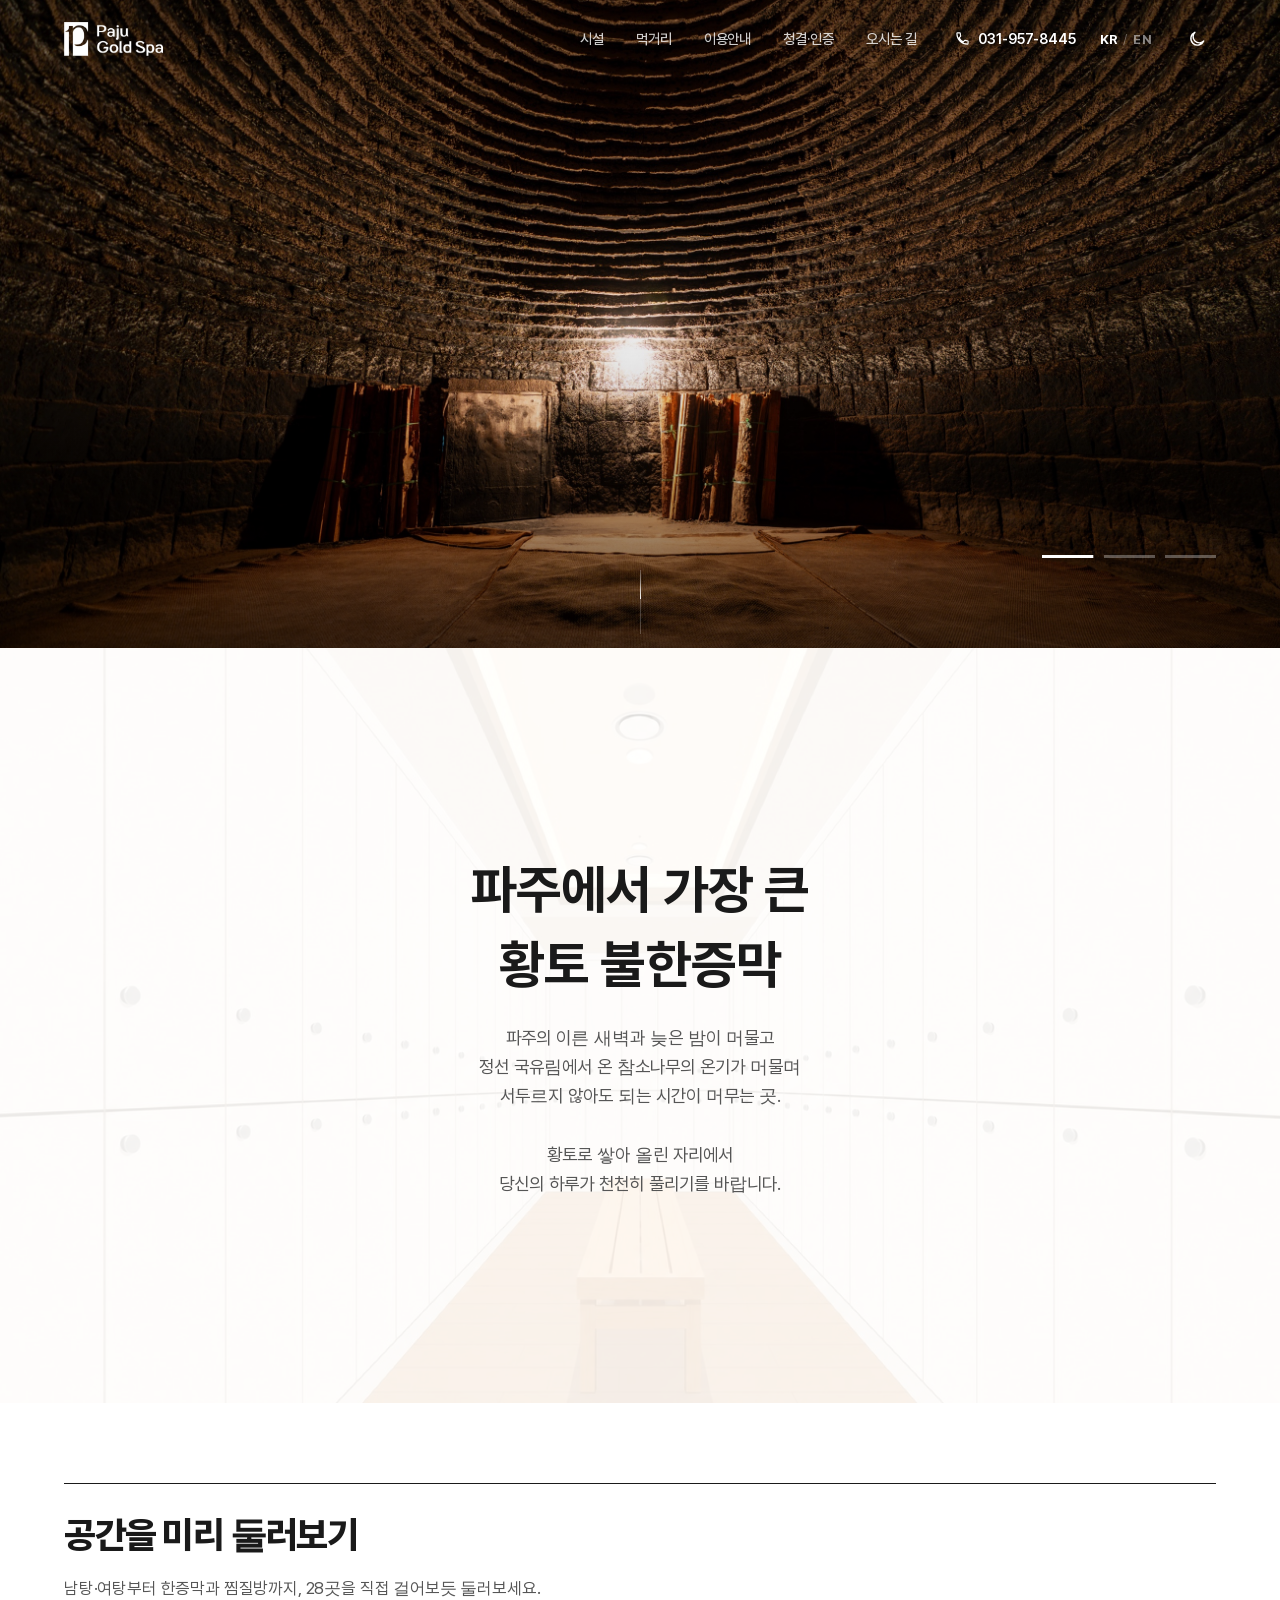
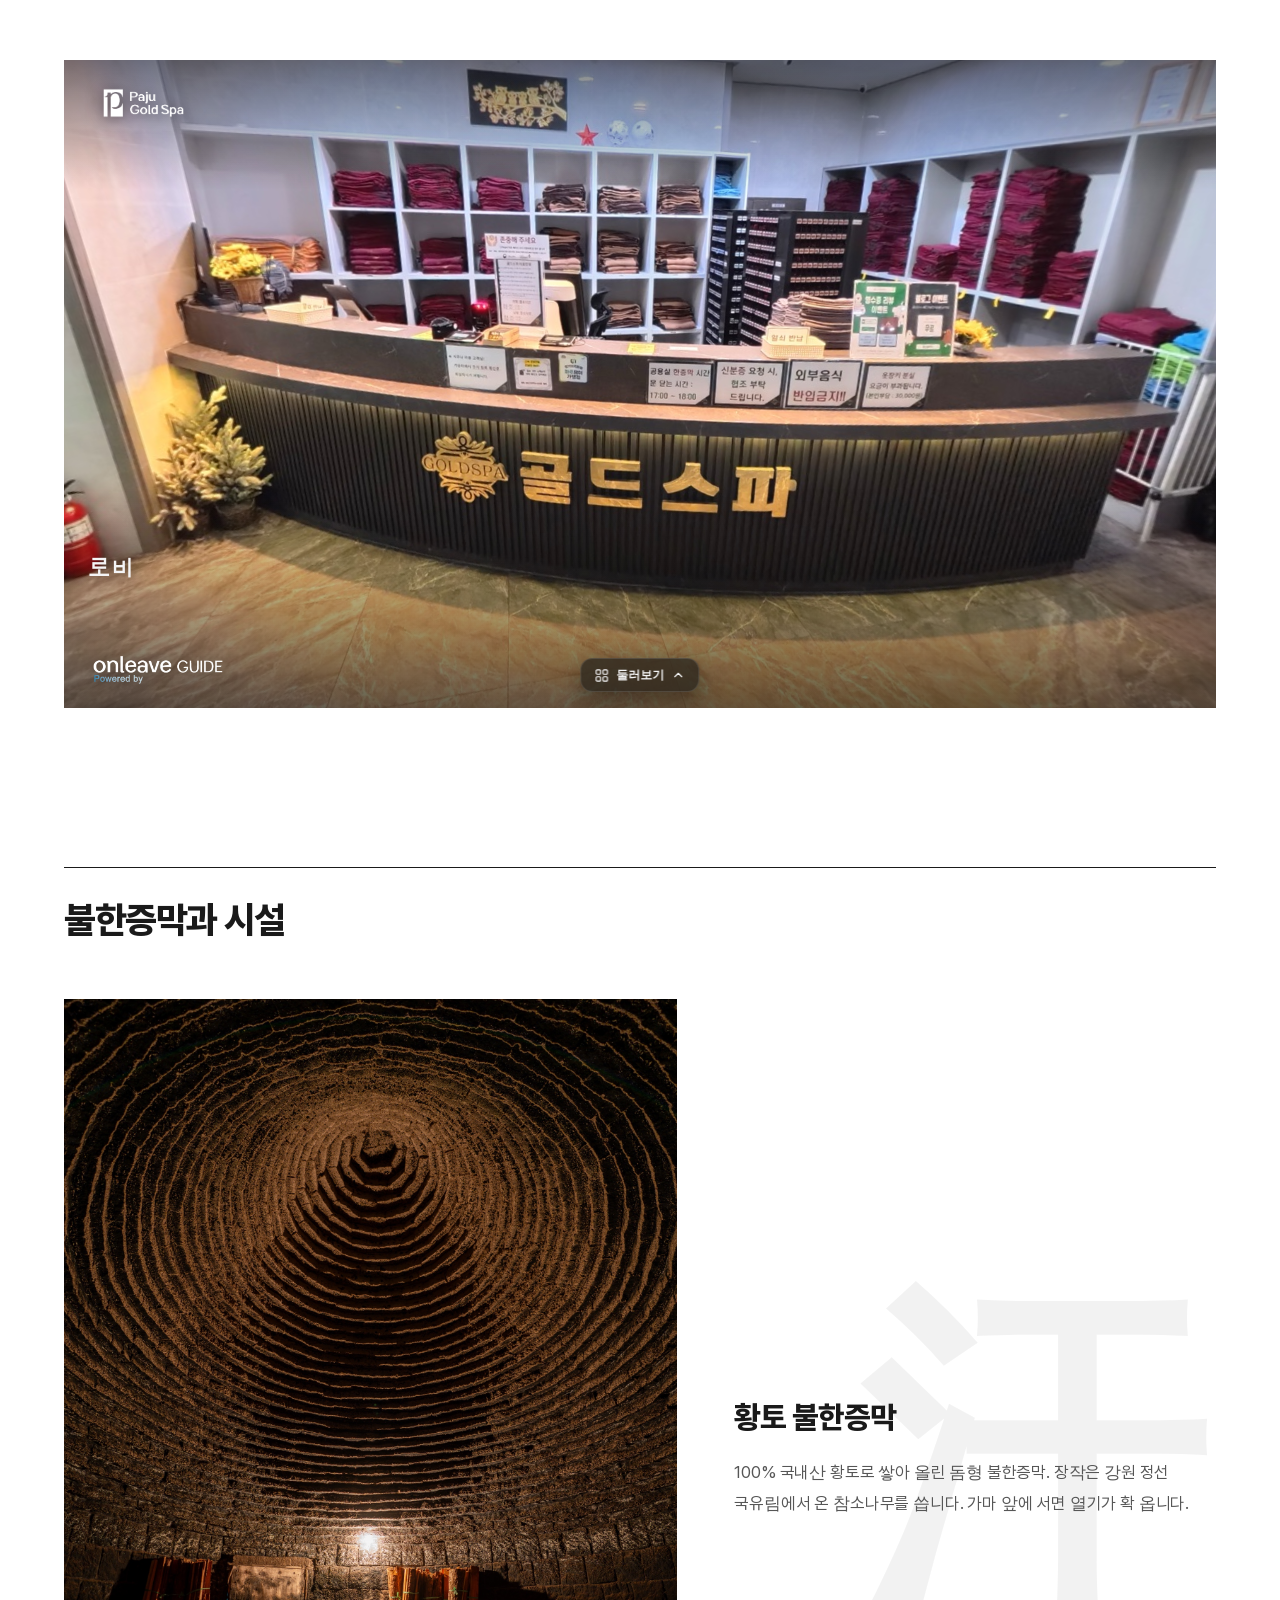
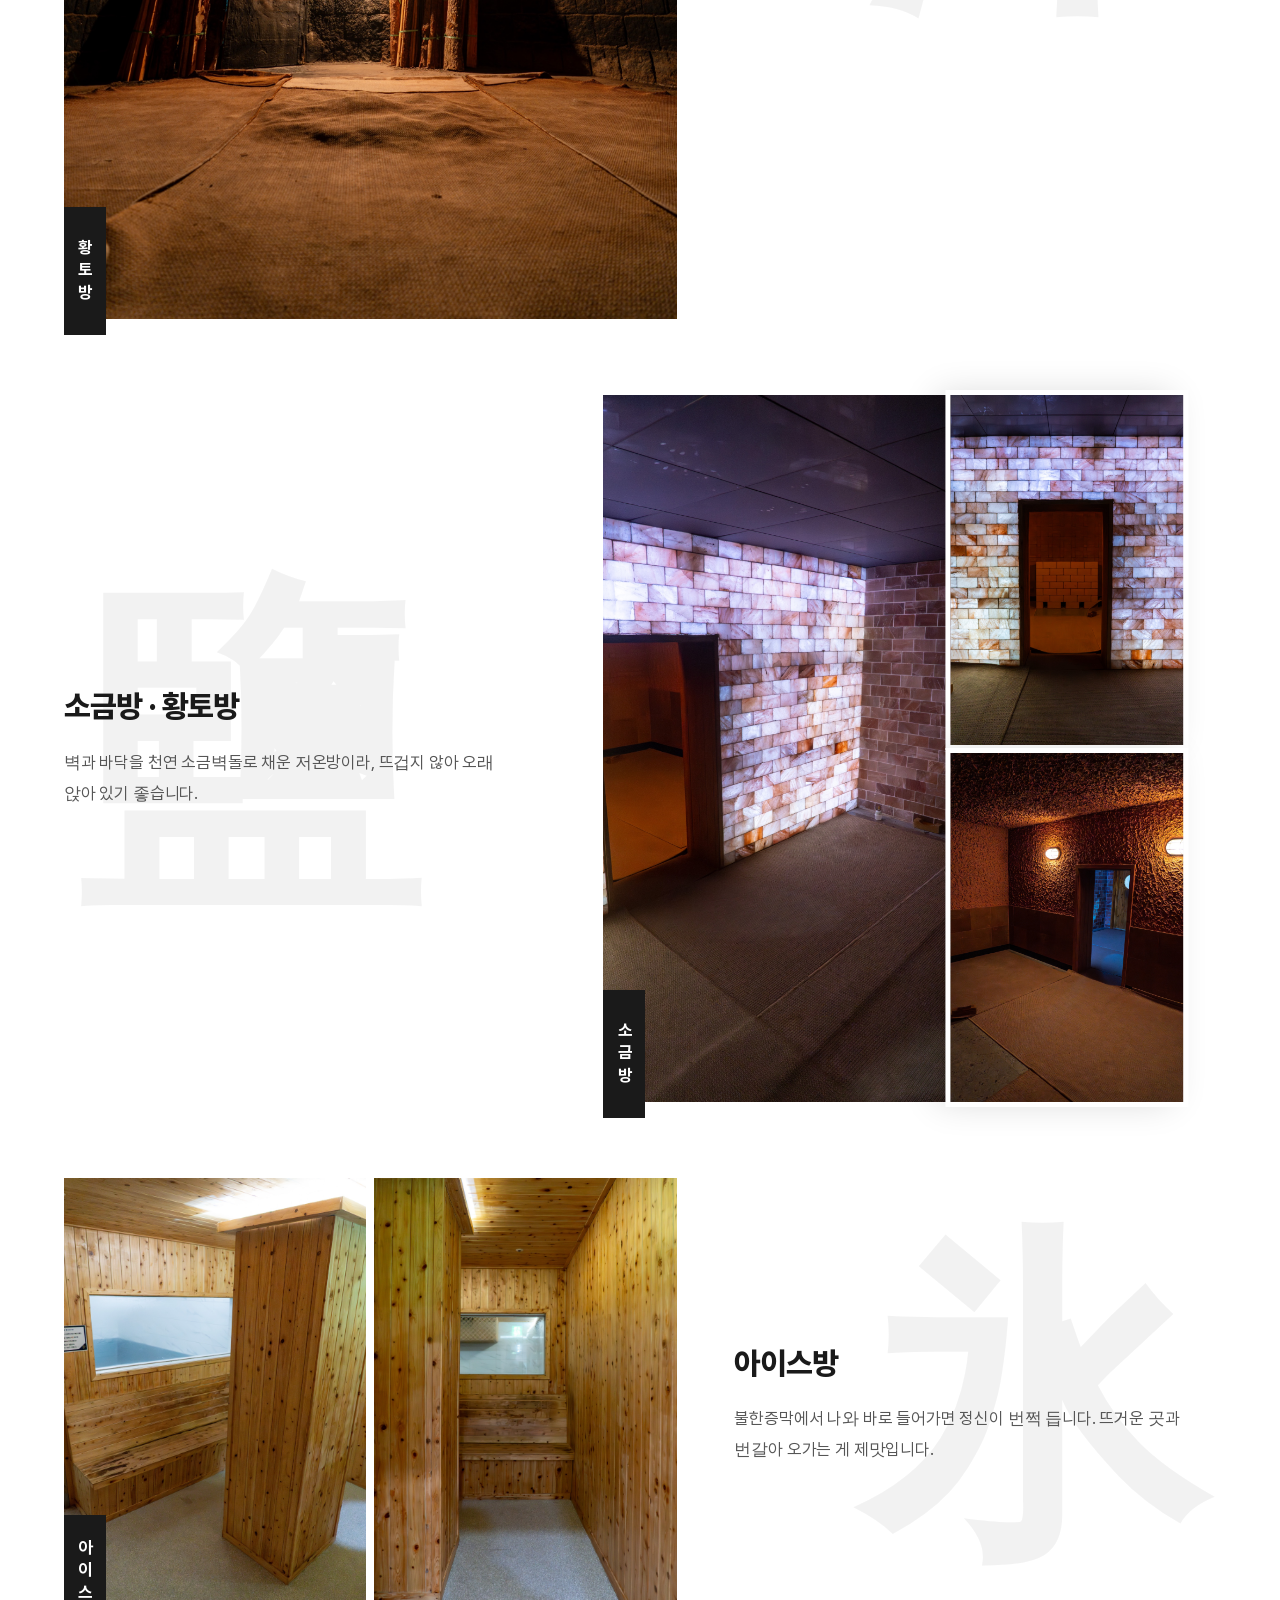
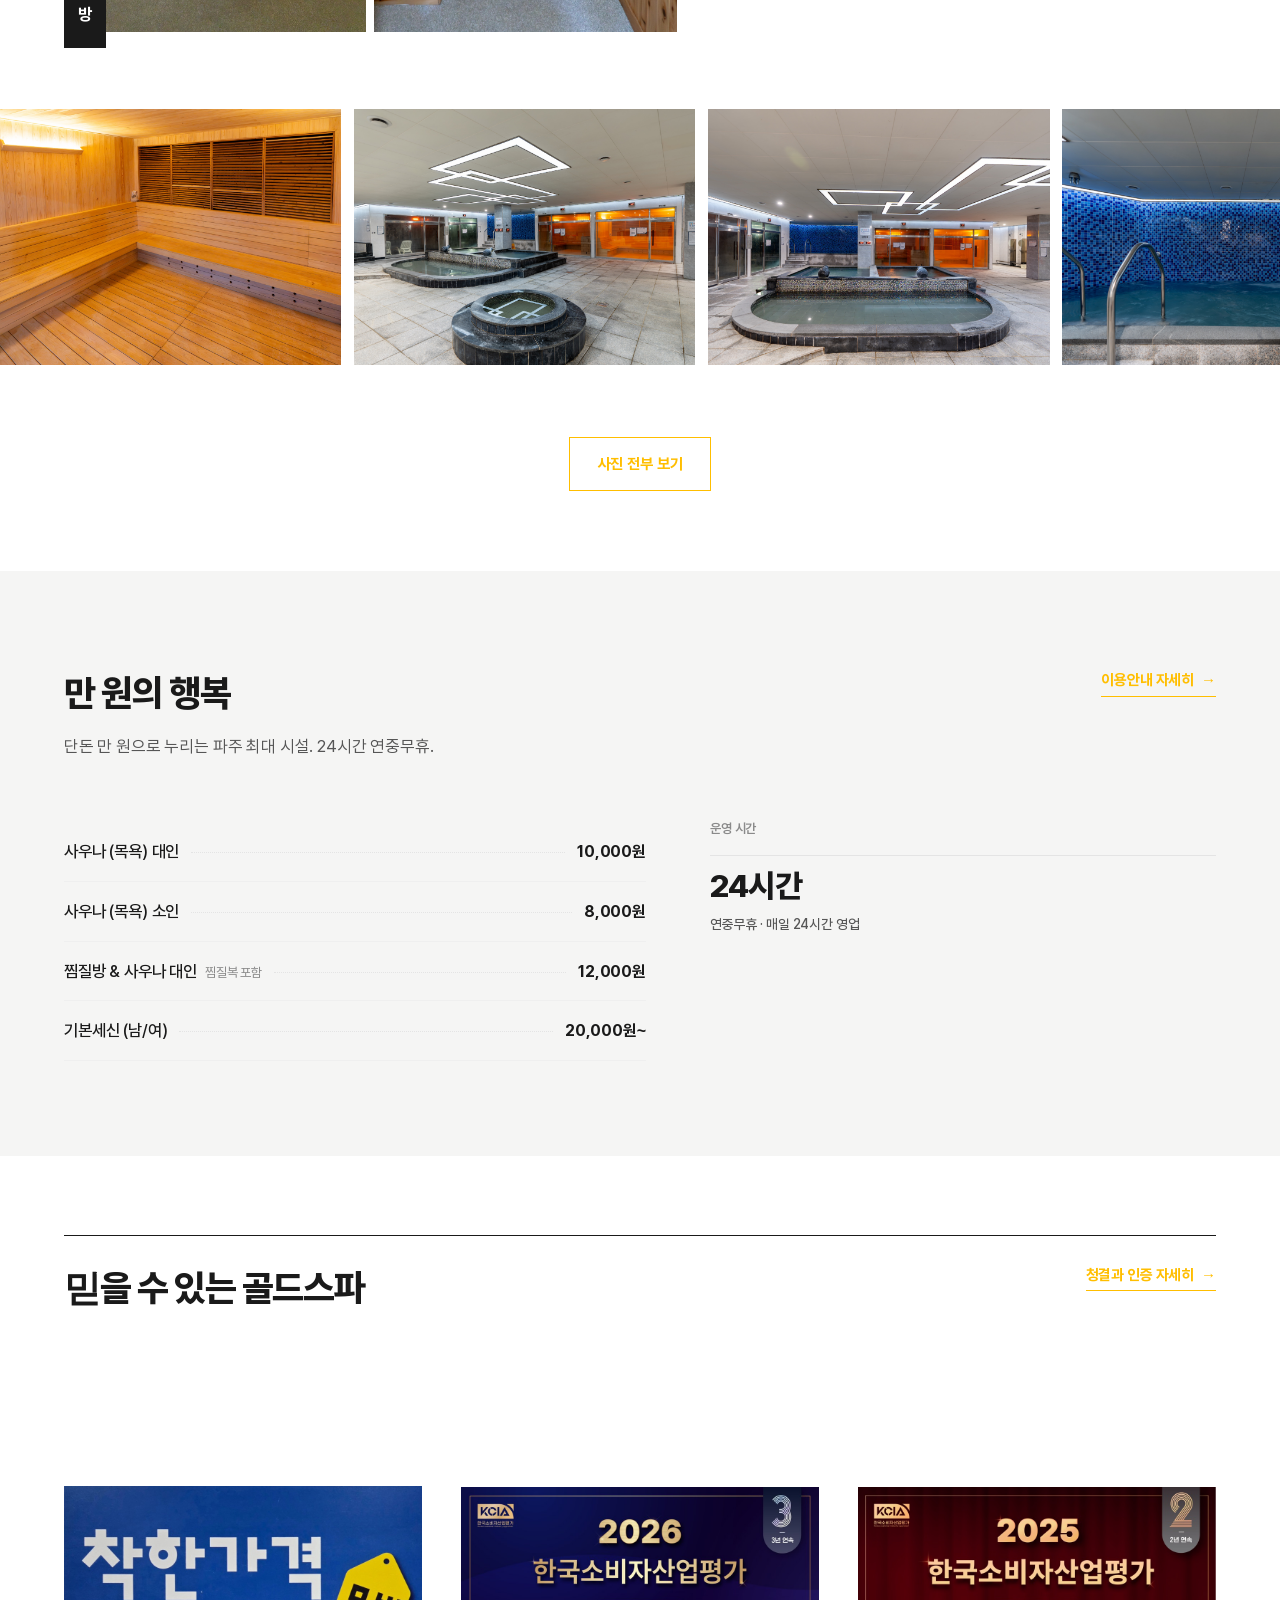
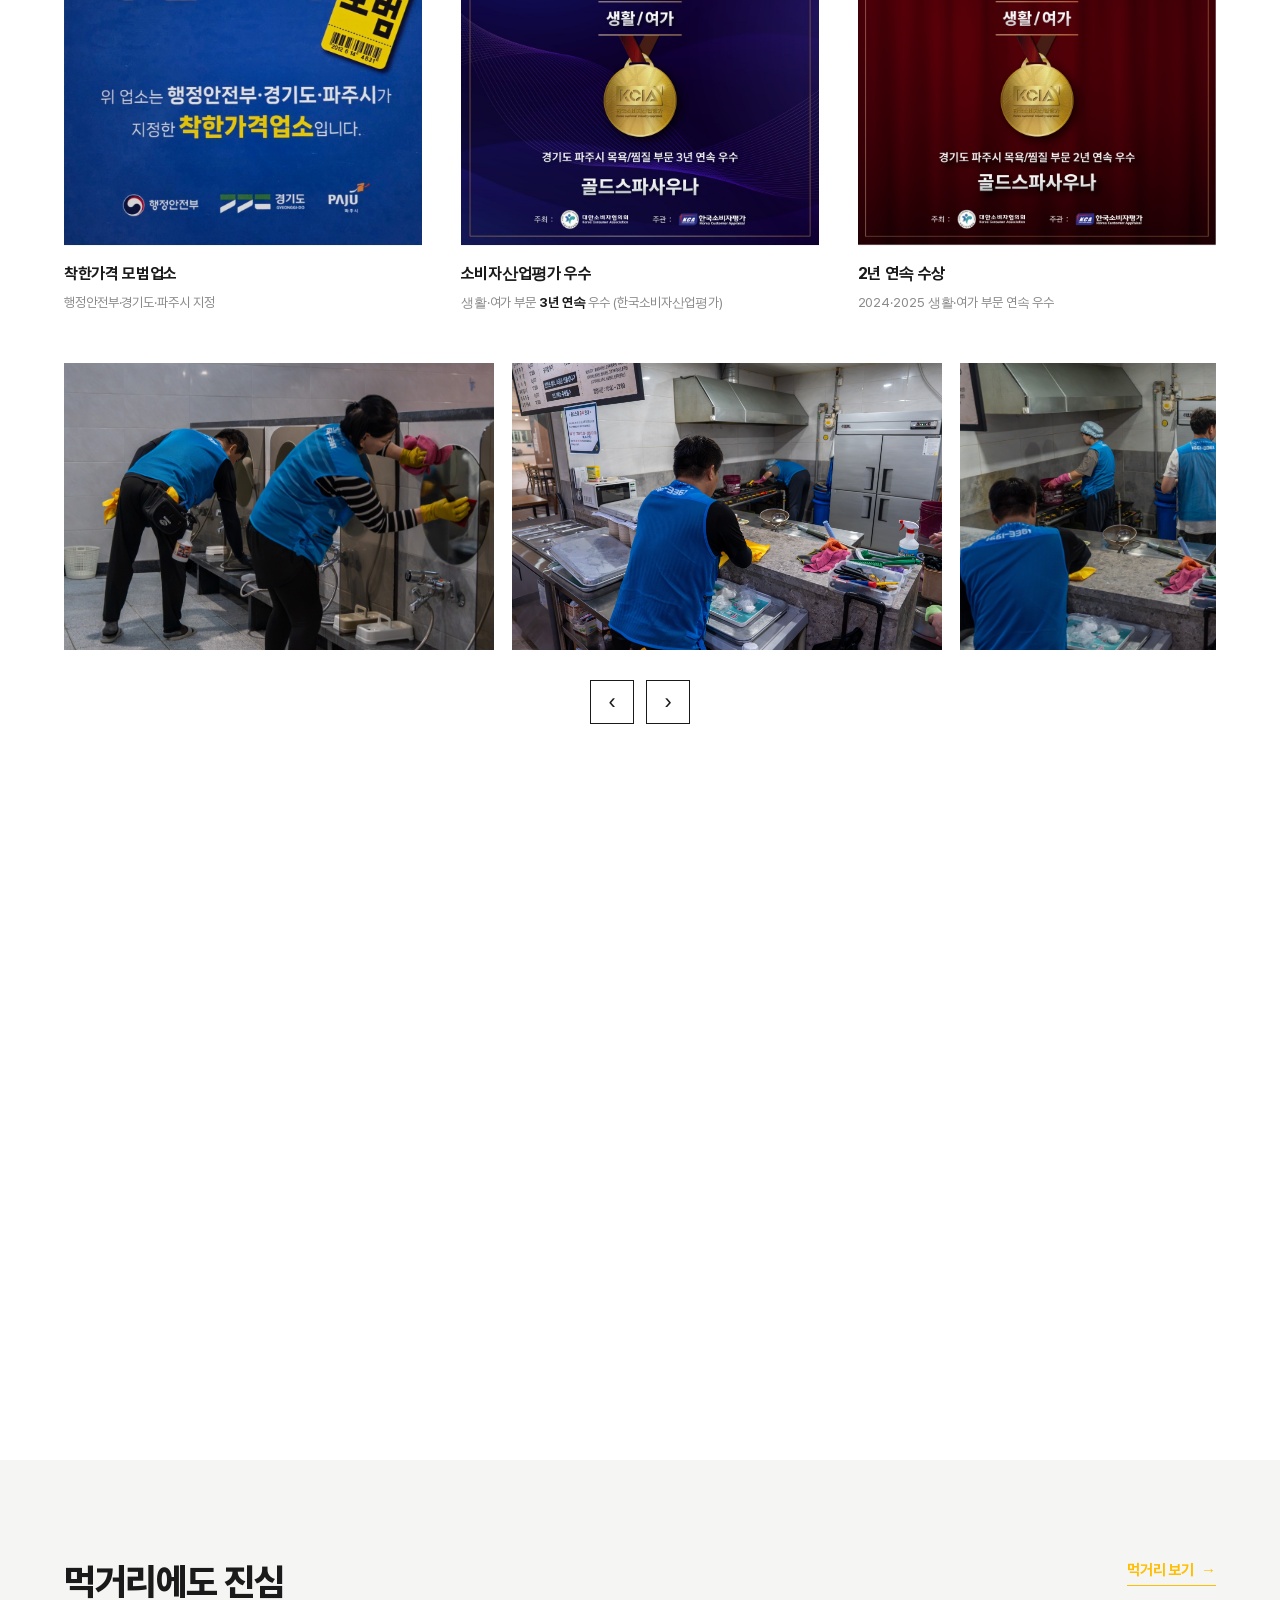
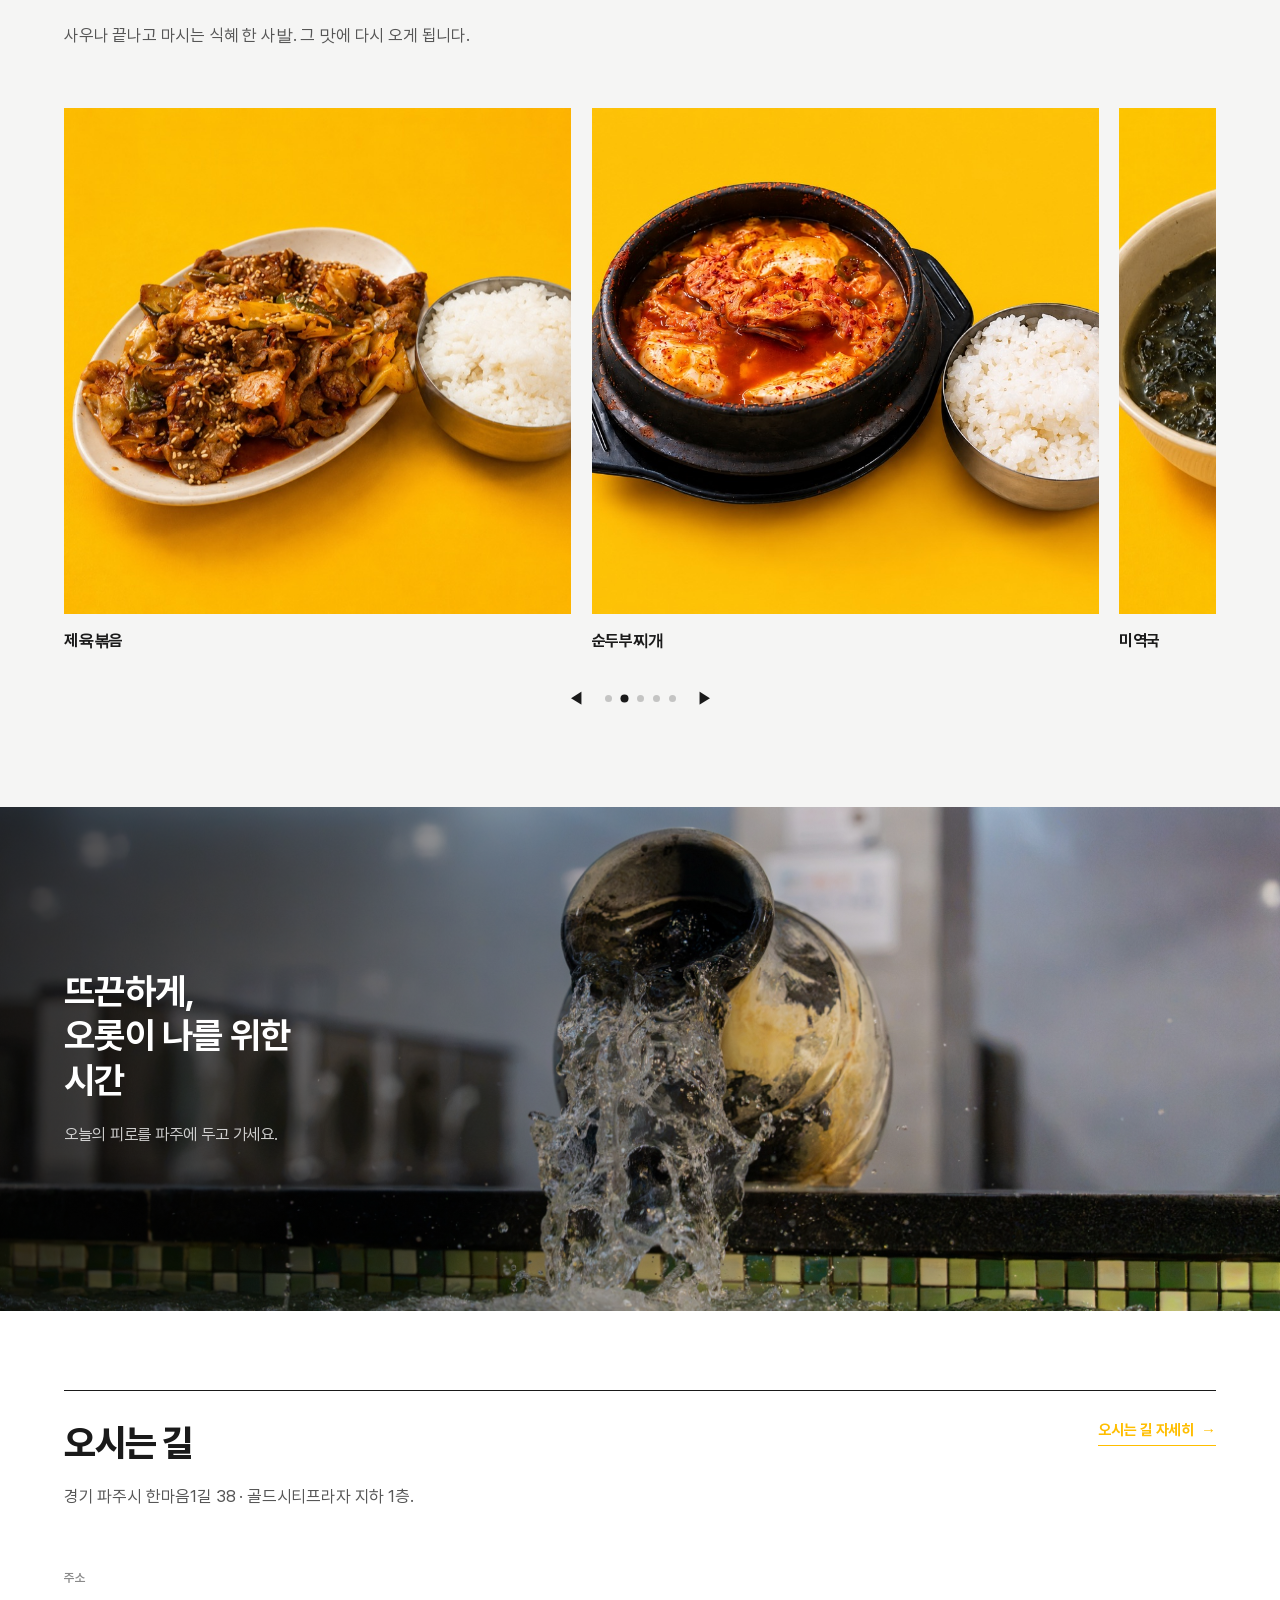
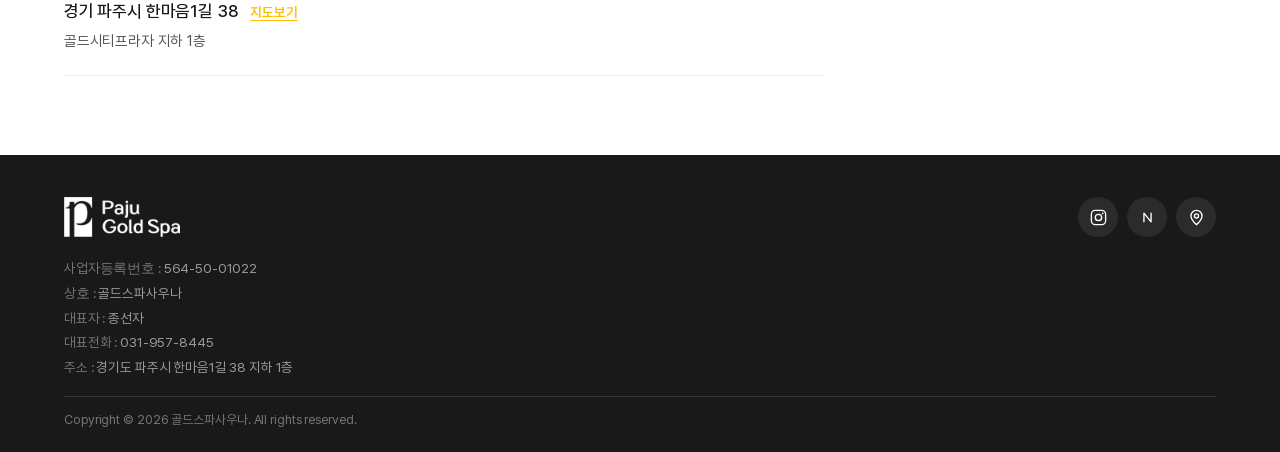
==== commit e70826fc: "시설 명칭 변경: 소금방 · 소금동굴 → 소금방 · 황토방 제목·이미지 alt·영문 부제 전부 통일(KR 12건 + EN 5건). EN: Salt Room & Cave → Salt" ====
--- a/index.html
+++ b/index.html
@@ -91,7 +91,7 @@
     {"@type": "LocationFeatureSpecification", "name": "찜질방", "value": true},
     {"@type": "LocationFeatureSpecification", "name": "사우나·대욕장", "value": true},
     {"@type": "LocationFeatureSpecification", "name": "아이스방", "value": true},
-    {"@type": "LocationFeatureSpecification", "name": "소금방·소금동굴", "value": true},
+    {"@type": "LocationFeatureSpecification", "name": "소금방 · 황토방", "value": true},
     {"@type": "LocationFeatureSpecification", "name": "세신", "value": true},
     {"@type": "LocationFeatureSpecification", "name": "식당·매점", "value": true},
     {"@type": "LocationFeatureSpecification", "name": "24시간 운영", "value": true}
@@ -205,9 +205,9 @@
         </div>
       </article>
       <article class="fac-block">
-        <span class="fac-hanja" aria-hidden="true">鹽</span><div class="fac-media"><span class="fac-tag">소금방</span><img src="images/p057.jpg" loading="lazy" alt="소금방 · 소금동굴 — 파주 골드스파"><img src="images/p058.jpg" loading="lazy" alt="소금방 · 소금동굴 — 파주 골드스파"><img src="images/p059.jpg" loading="lazy" alt="소금방 · 소금동굴 — 파주 골드스파"></div>
+        <span class="fac-hanja" aria-hidden="true">鹽</span><div class="fac-media"><span class="fac-tag">소금방</span><img src="images/p057.jpg" loading="lazy" alt="소금방 · 황토방 — 파주 골드스파"><img src="images/p058.jpg" loading="lazy" alt="소금방 · 황토방 — 파주 골드스파"><img src="images/p059.jpg" loading="lazy" alt="소금방 · 황토방 — 파주 골드스파"></div>
         <div class="fac-text">
-          <h2>소금방 · 소금동굴<em>Salt Room & Cave</em></h2>
+          <h2>소금방 · 황토방<em>Salt Room & Hwangto Room</em></h2>
           <p>벽과 바닥을 천연 소금벽돌로 채운 저온방이라, 뜨겁지 않아 오래 앉아 있기 좋습니다.</p>
         </div>
       </article>
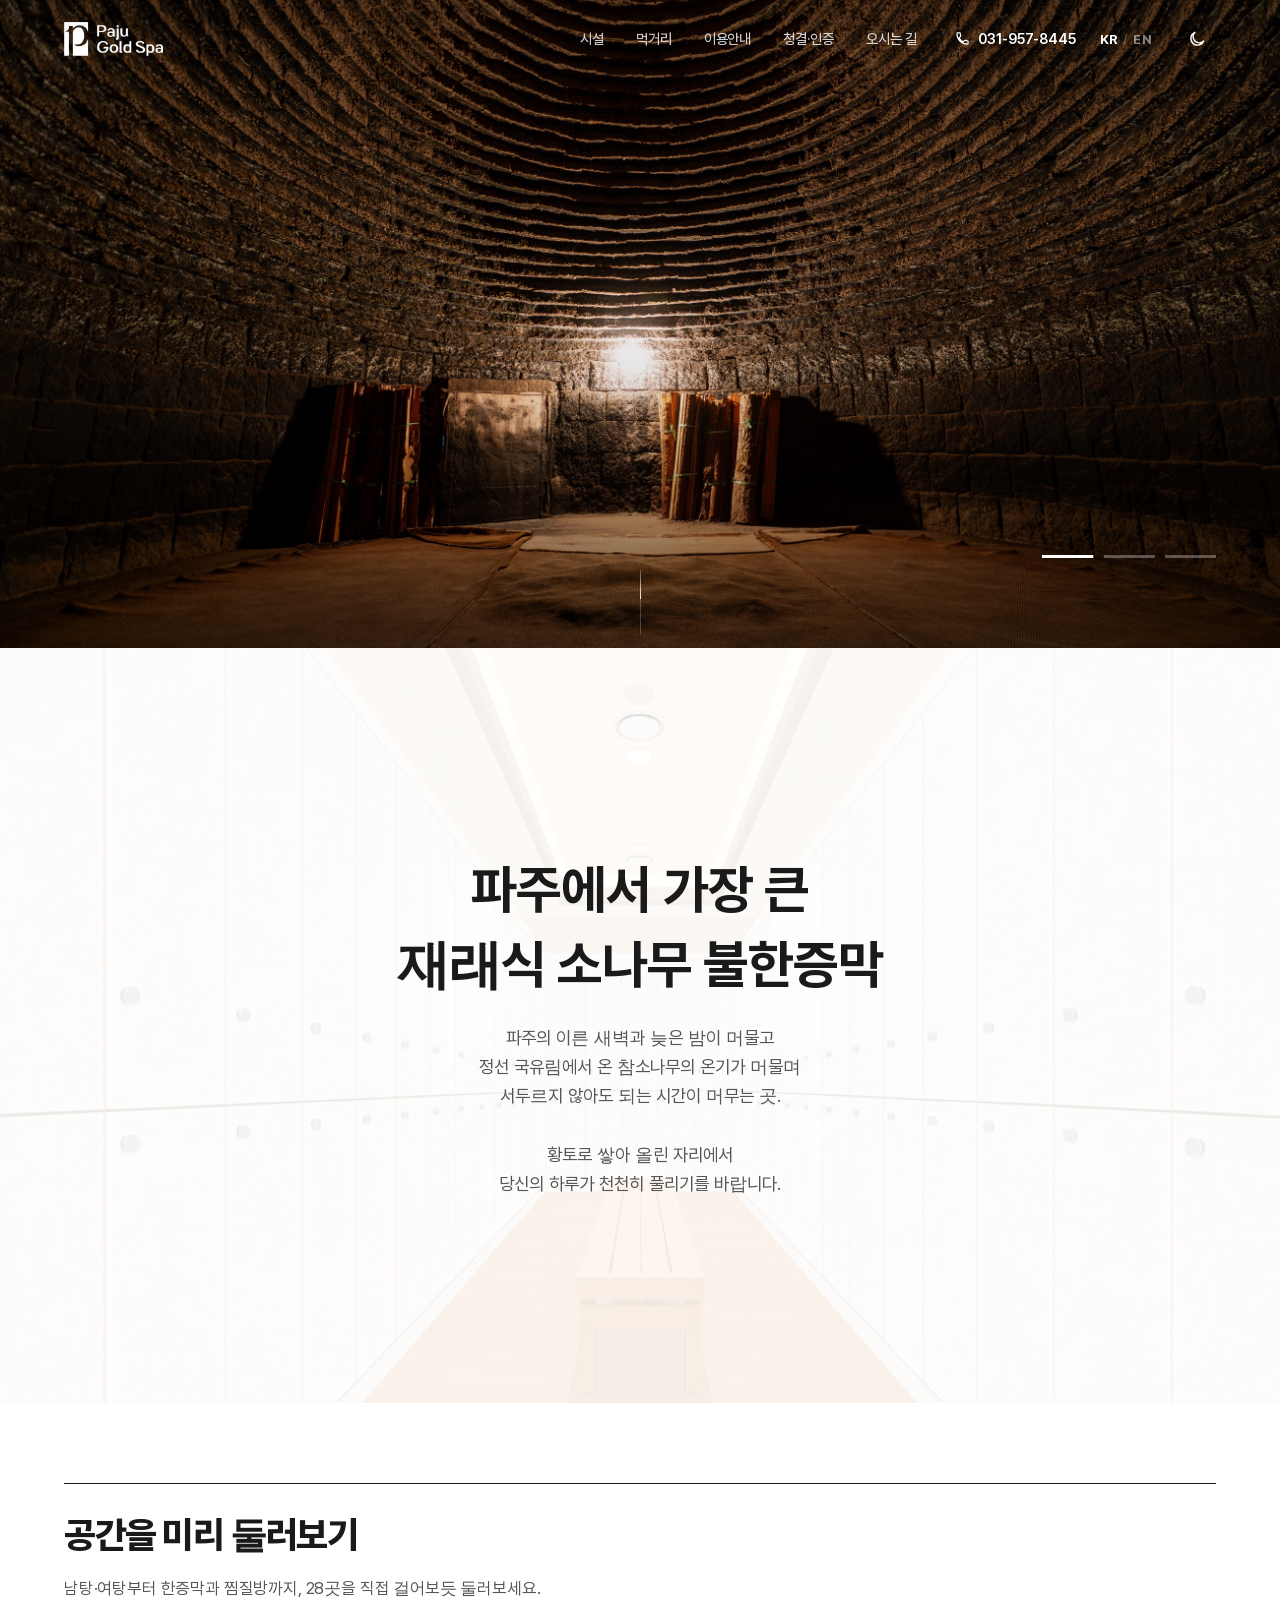
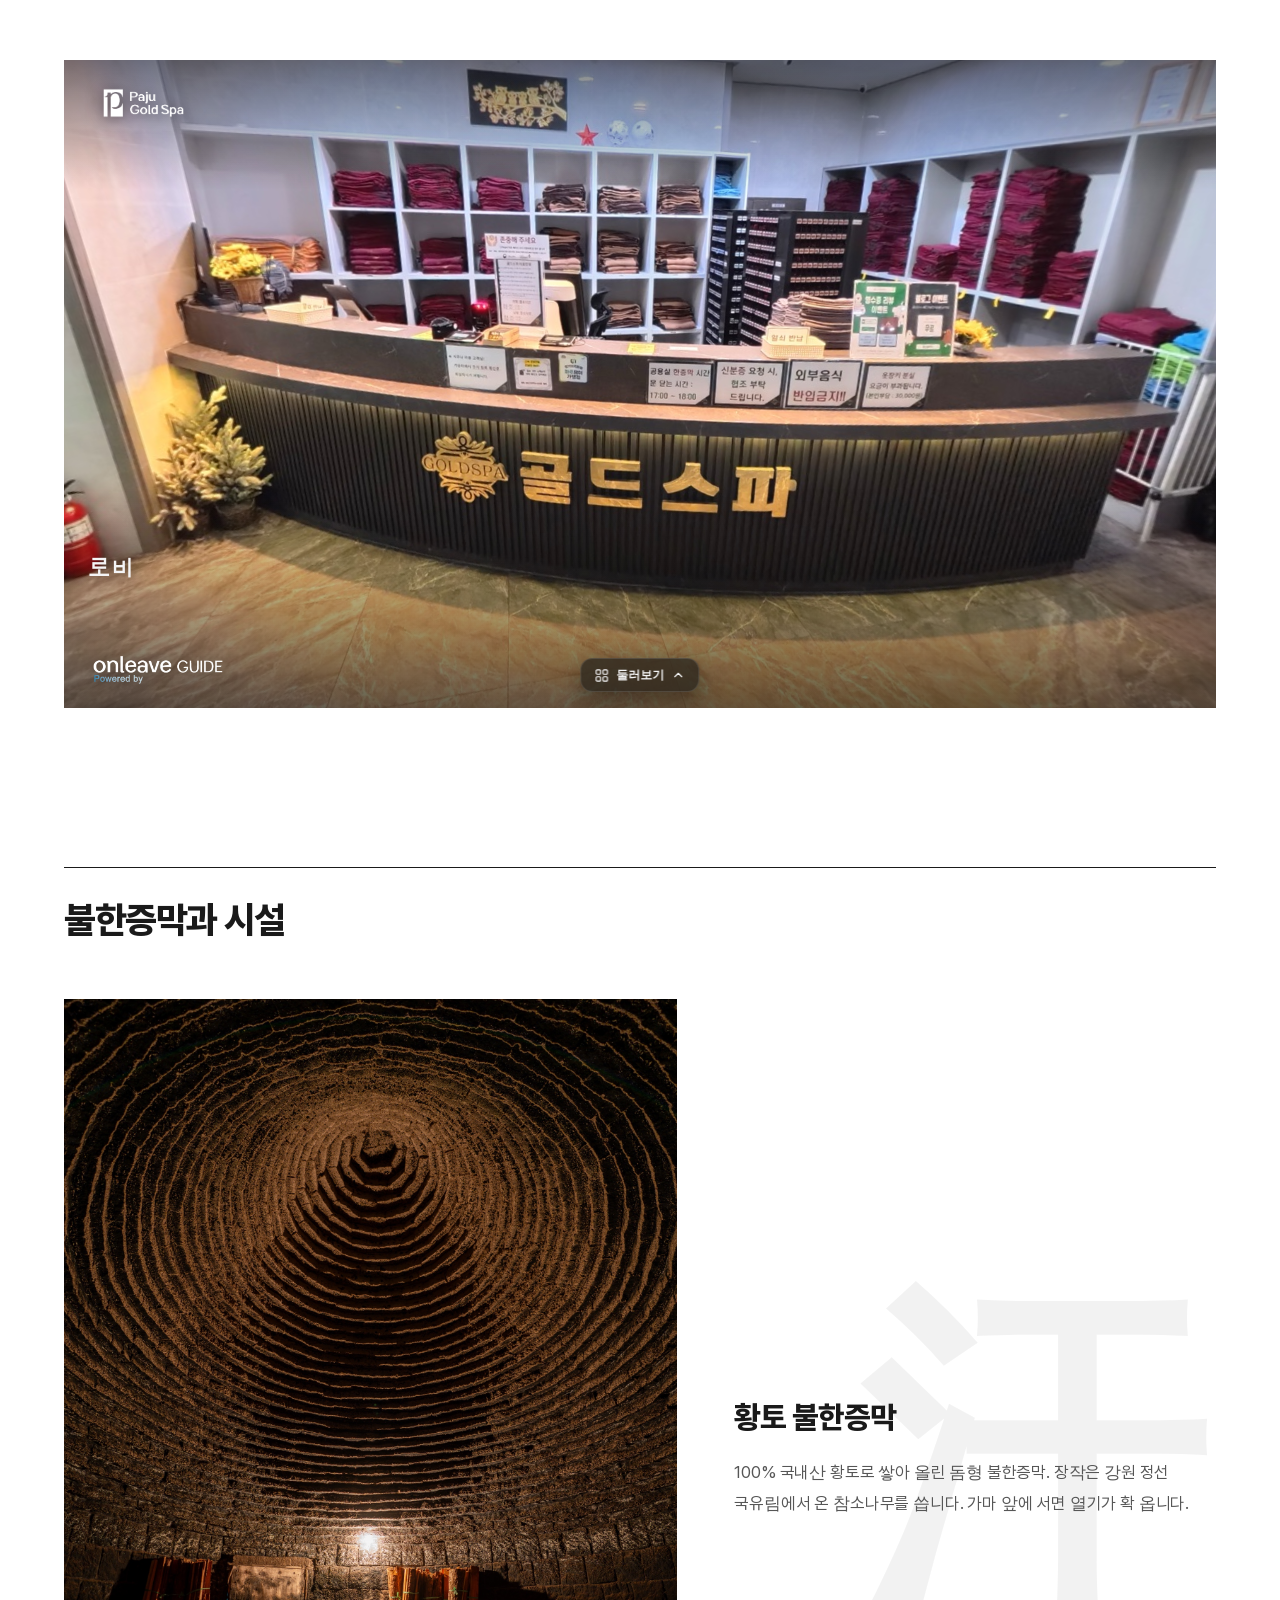
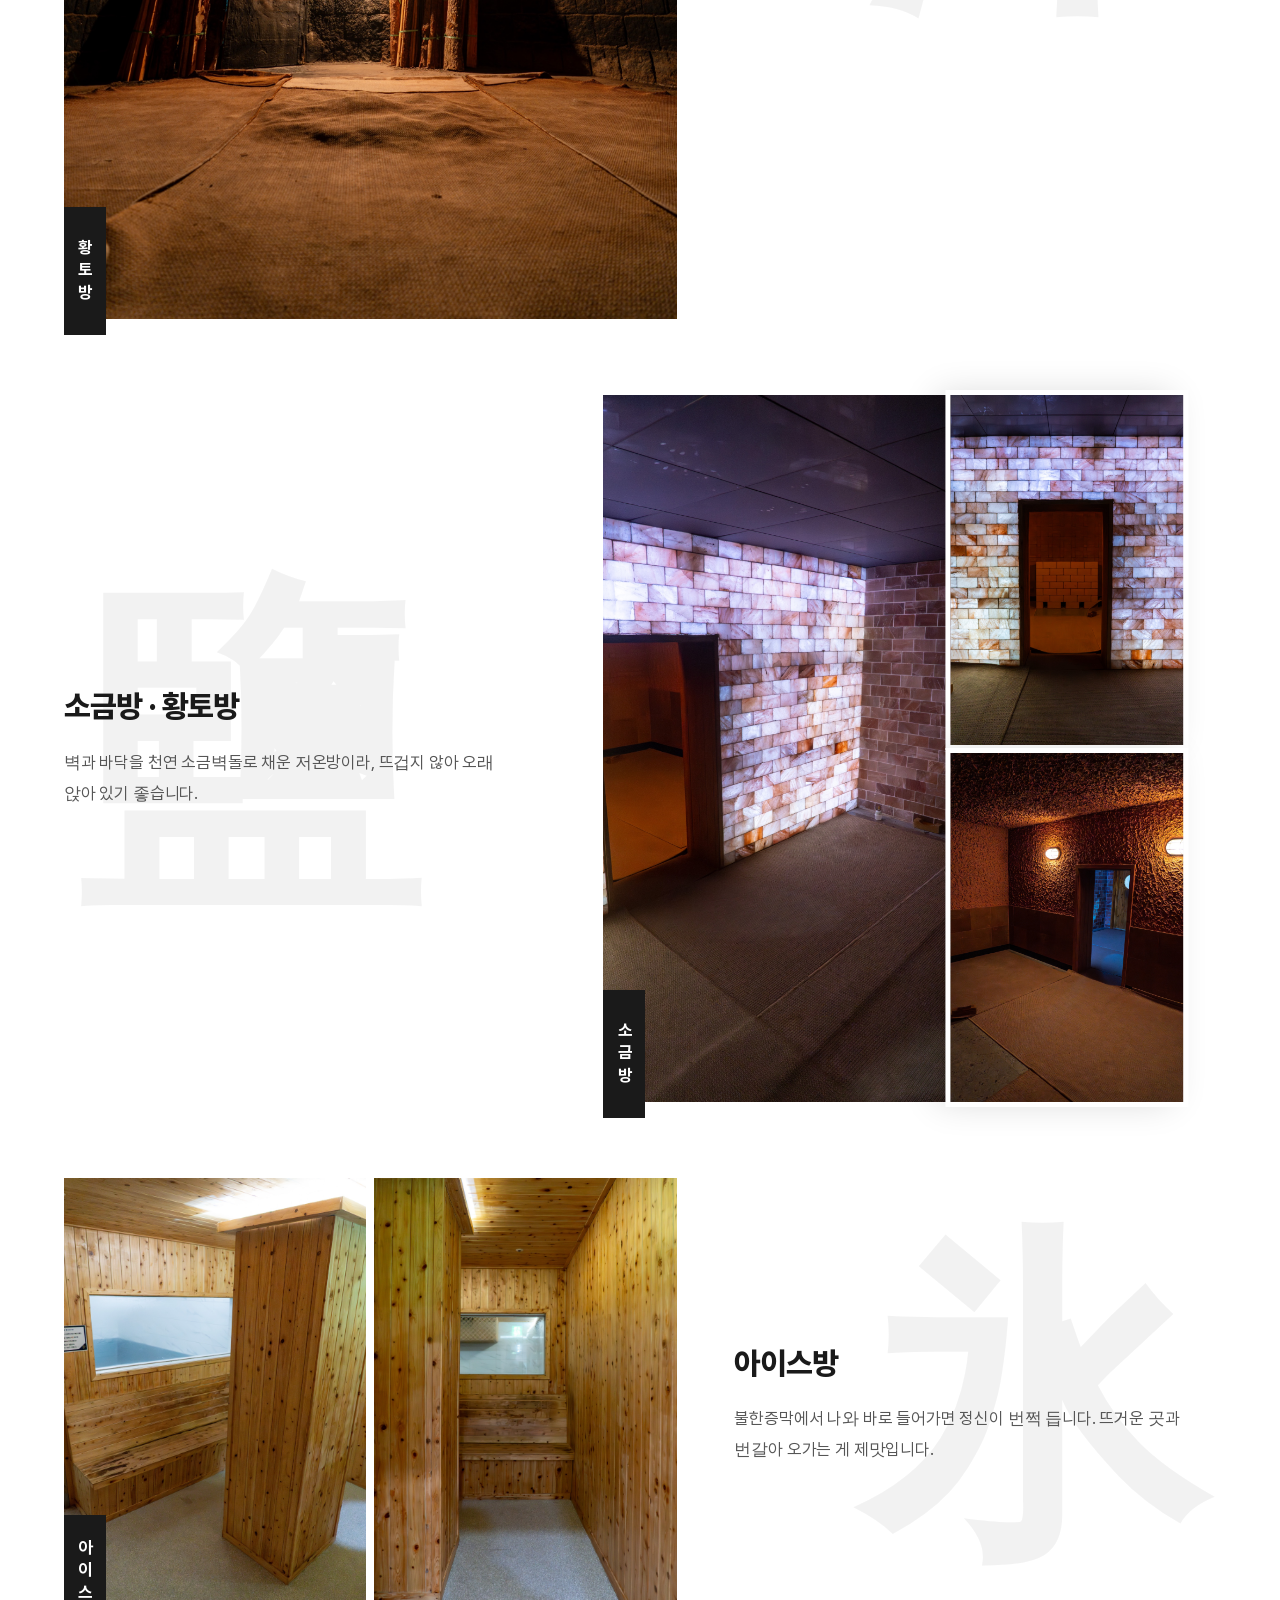
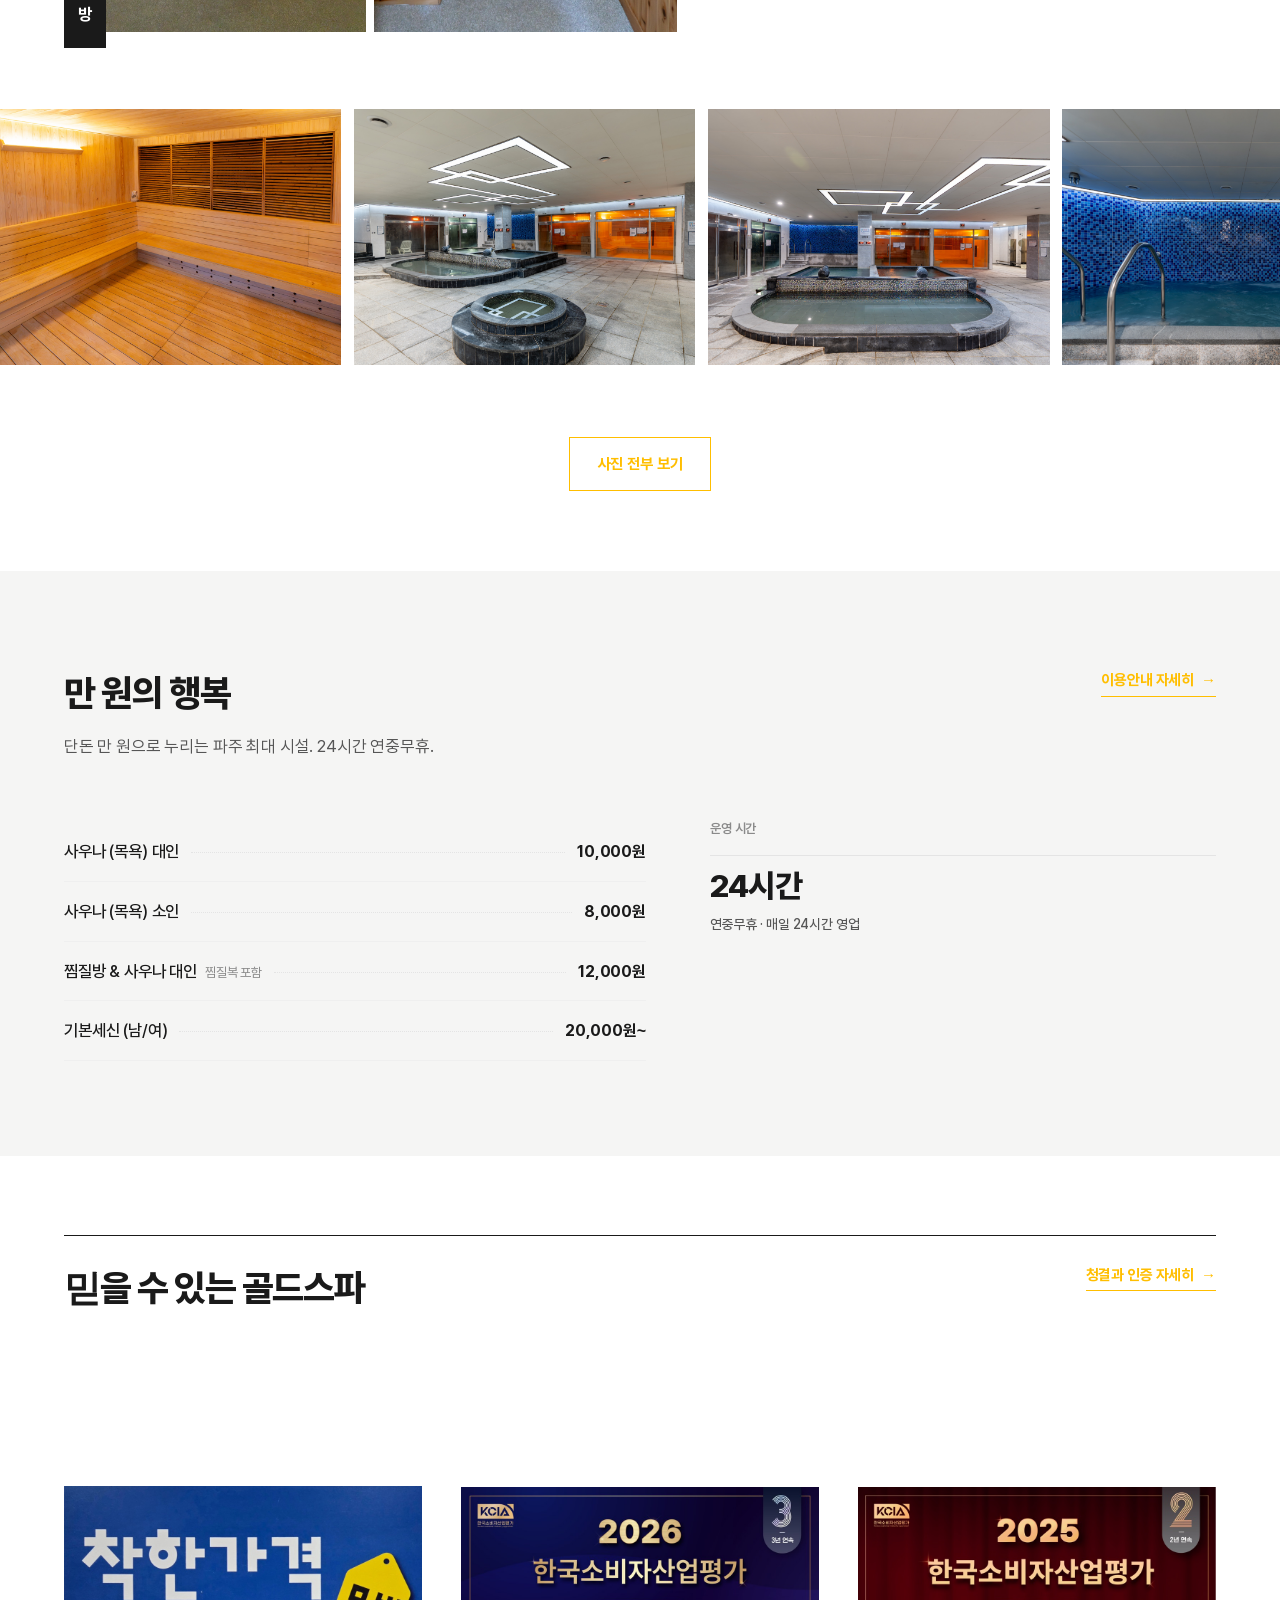
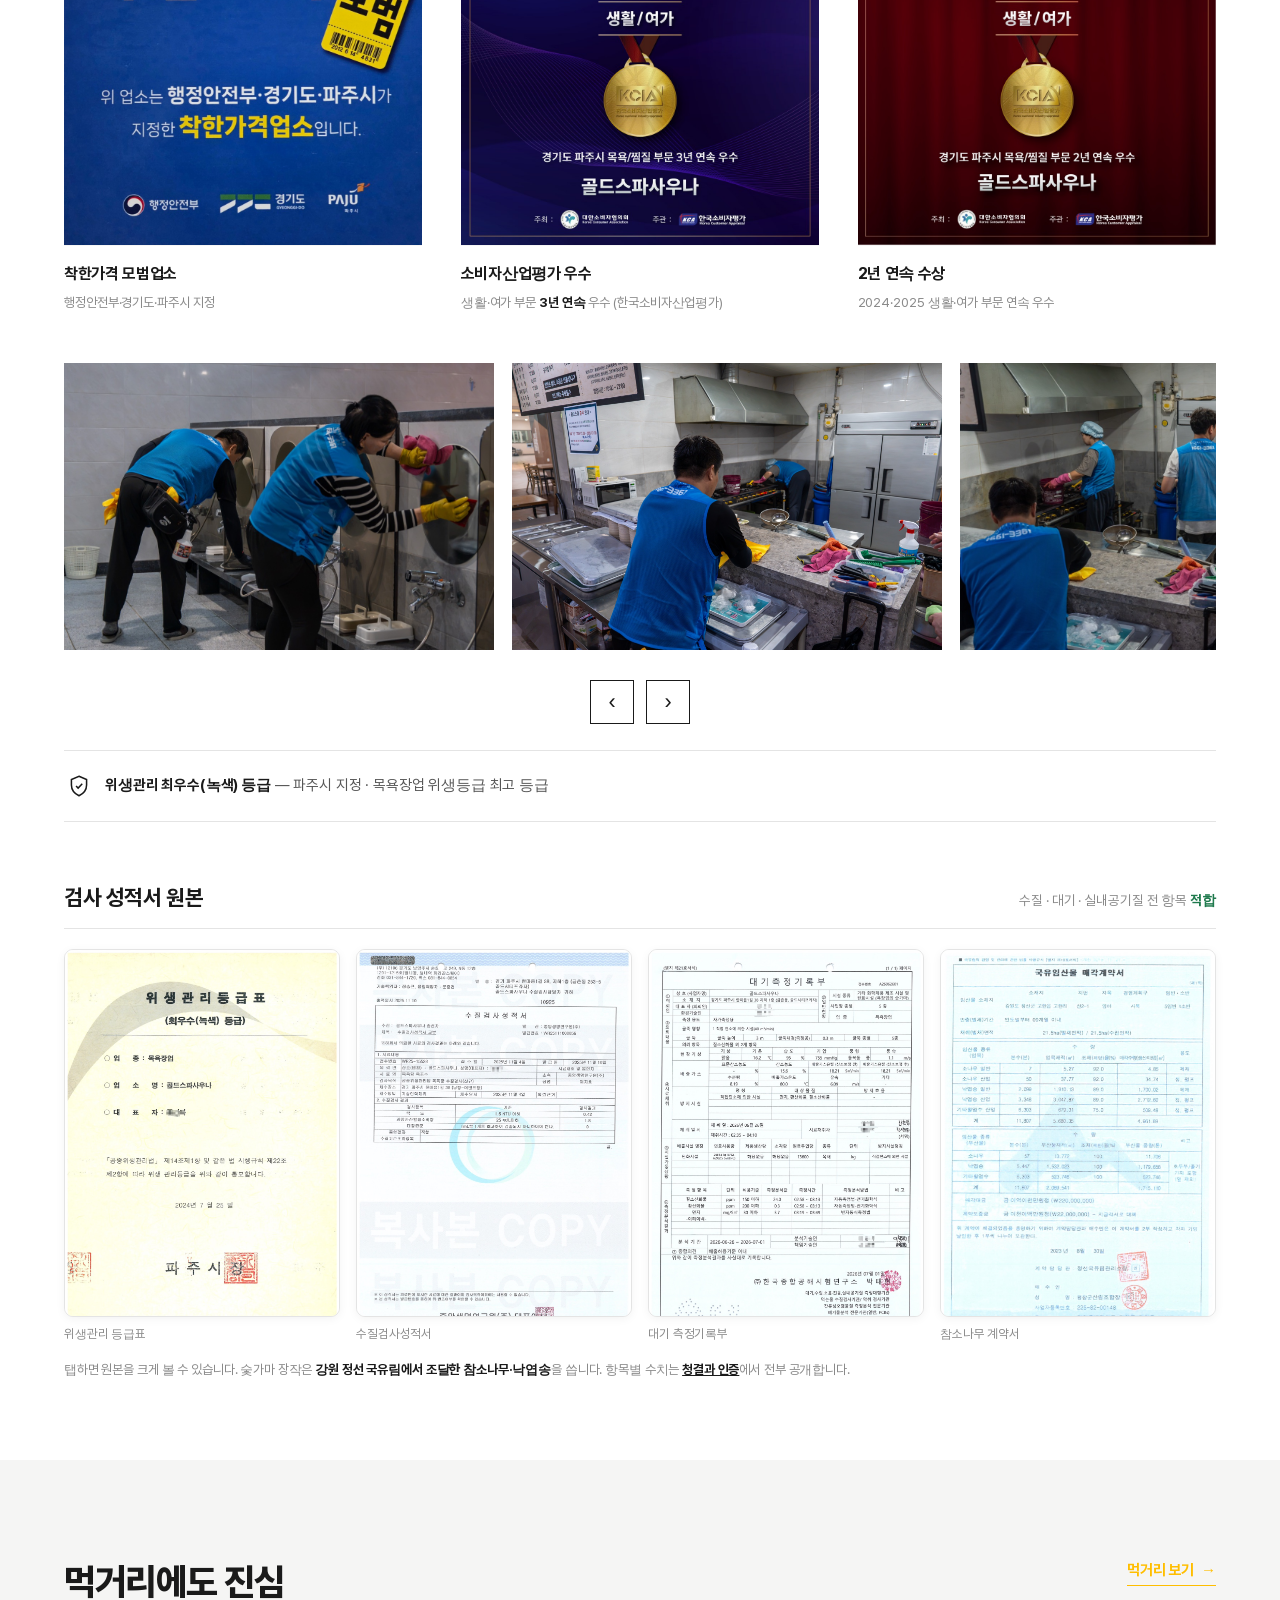
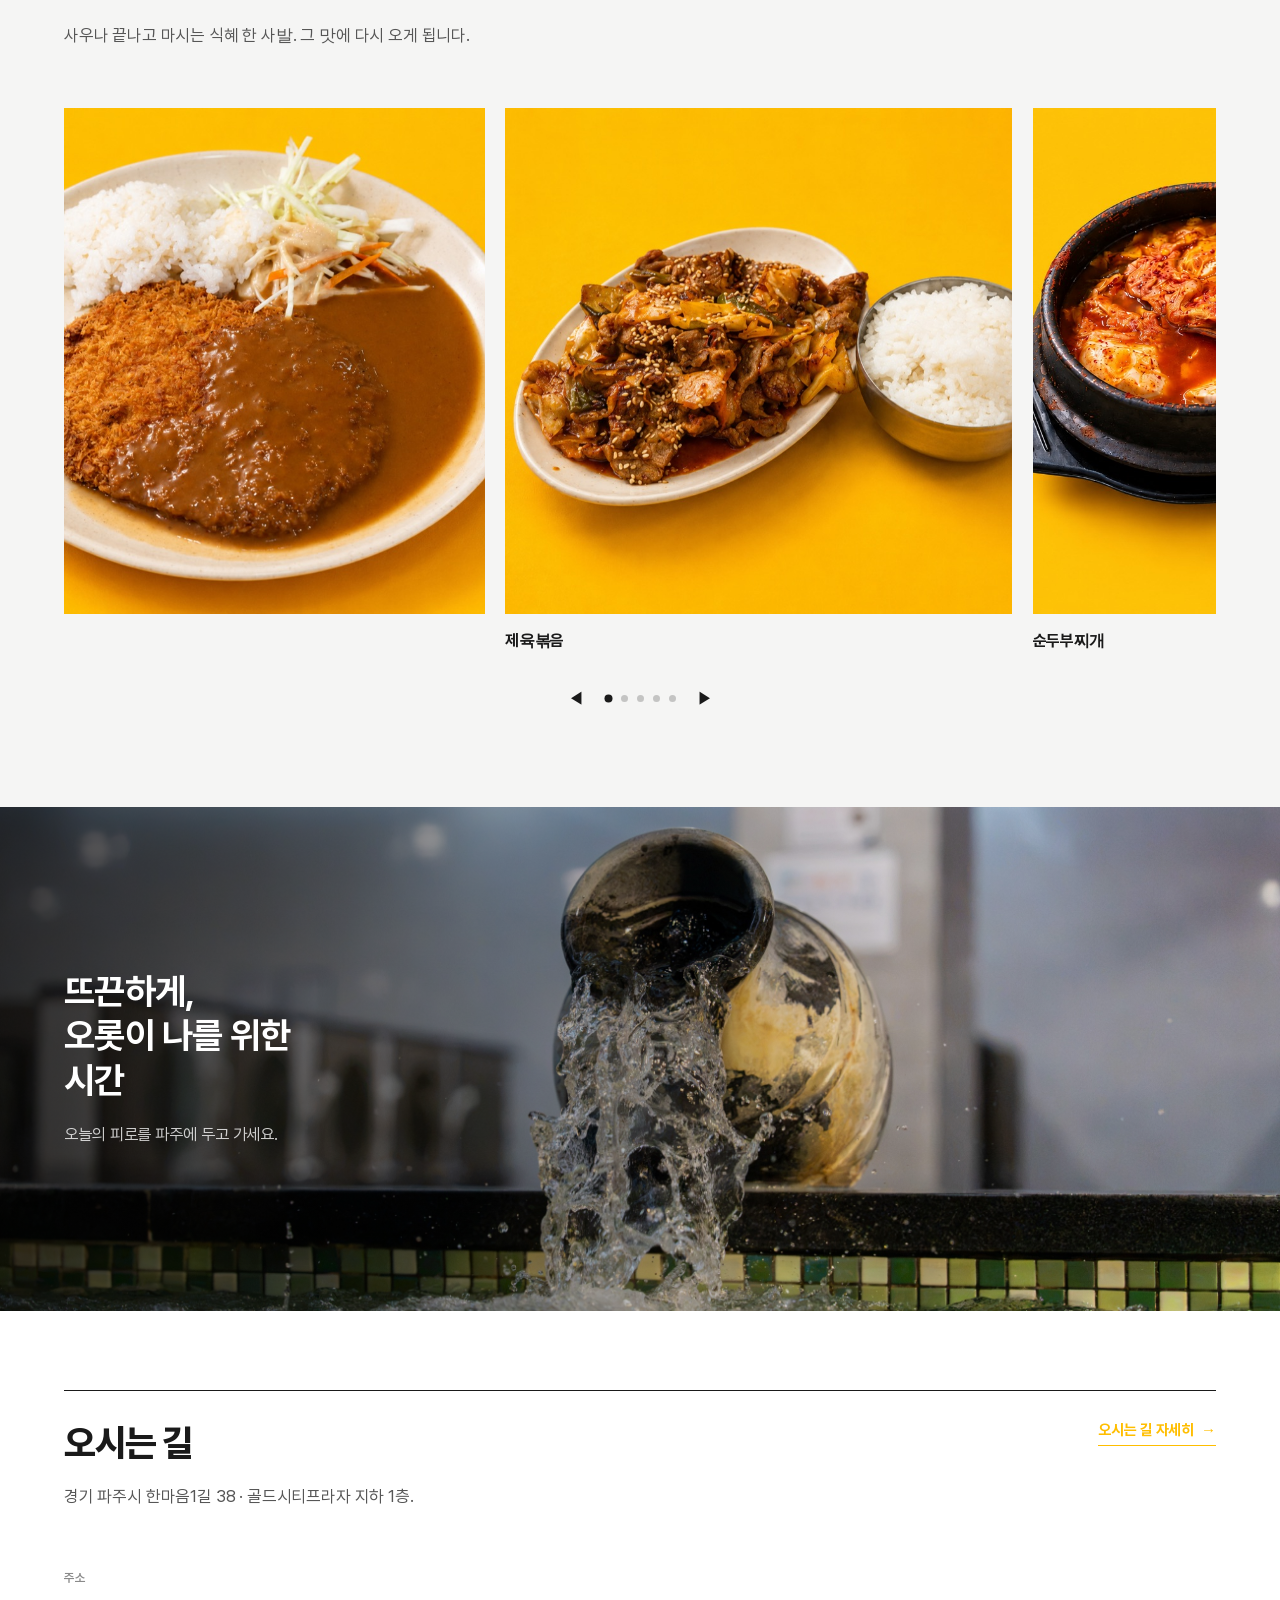
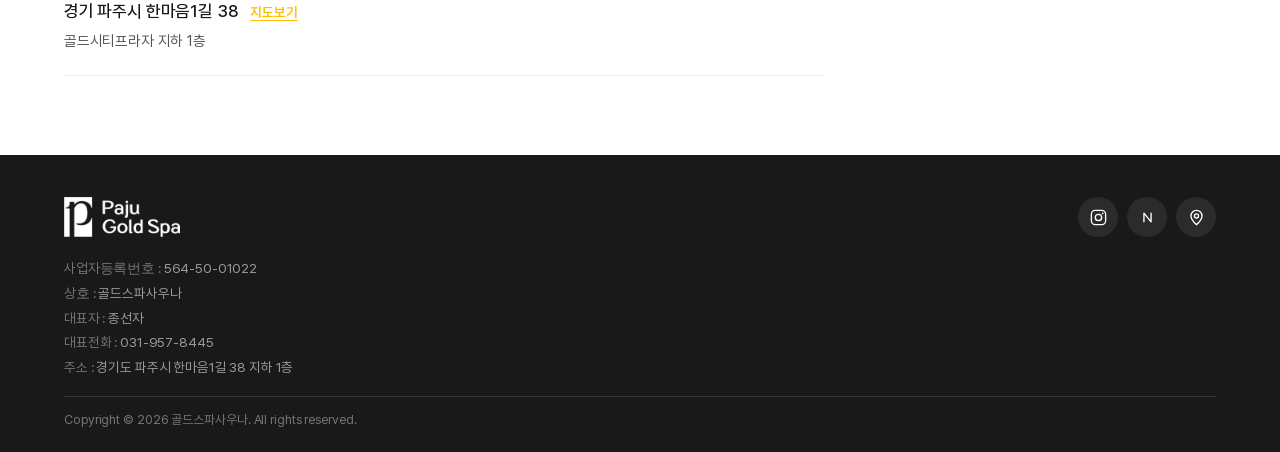
==== commit 48a28f03: "인트로 제목 변경: 황토 불한증막 → 재래식 소나무 불한증막 홈 히어로 아래 h1 만 변경(KR/EN). 소나무 장작·재래식 방식 강조. EN: Hwangto Kiln Sauna " ====
--- a/index.html
+++ b/index.html
@@ -173,7 +173,7 @@
 <!-- INTRO (short · centered) -->
 <section class="intro">
   <div class="shell">
-    <h1 class="rise">파주에서 가장 큰<br>황토 불한증막</h1>
+    <h1 class="rise">파주에서 가장 큰<br>재래식 소나무 불한증막</h1>
     <p class="intro-poem rise">파주의 이른 새벽과 늦은 밤이 머물고<br>
       정선 국유림에서 온 참소나무의 온기가 머물며<br>
       서두르지 않아도 되는 시간이 머무는 곳.
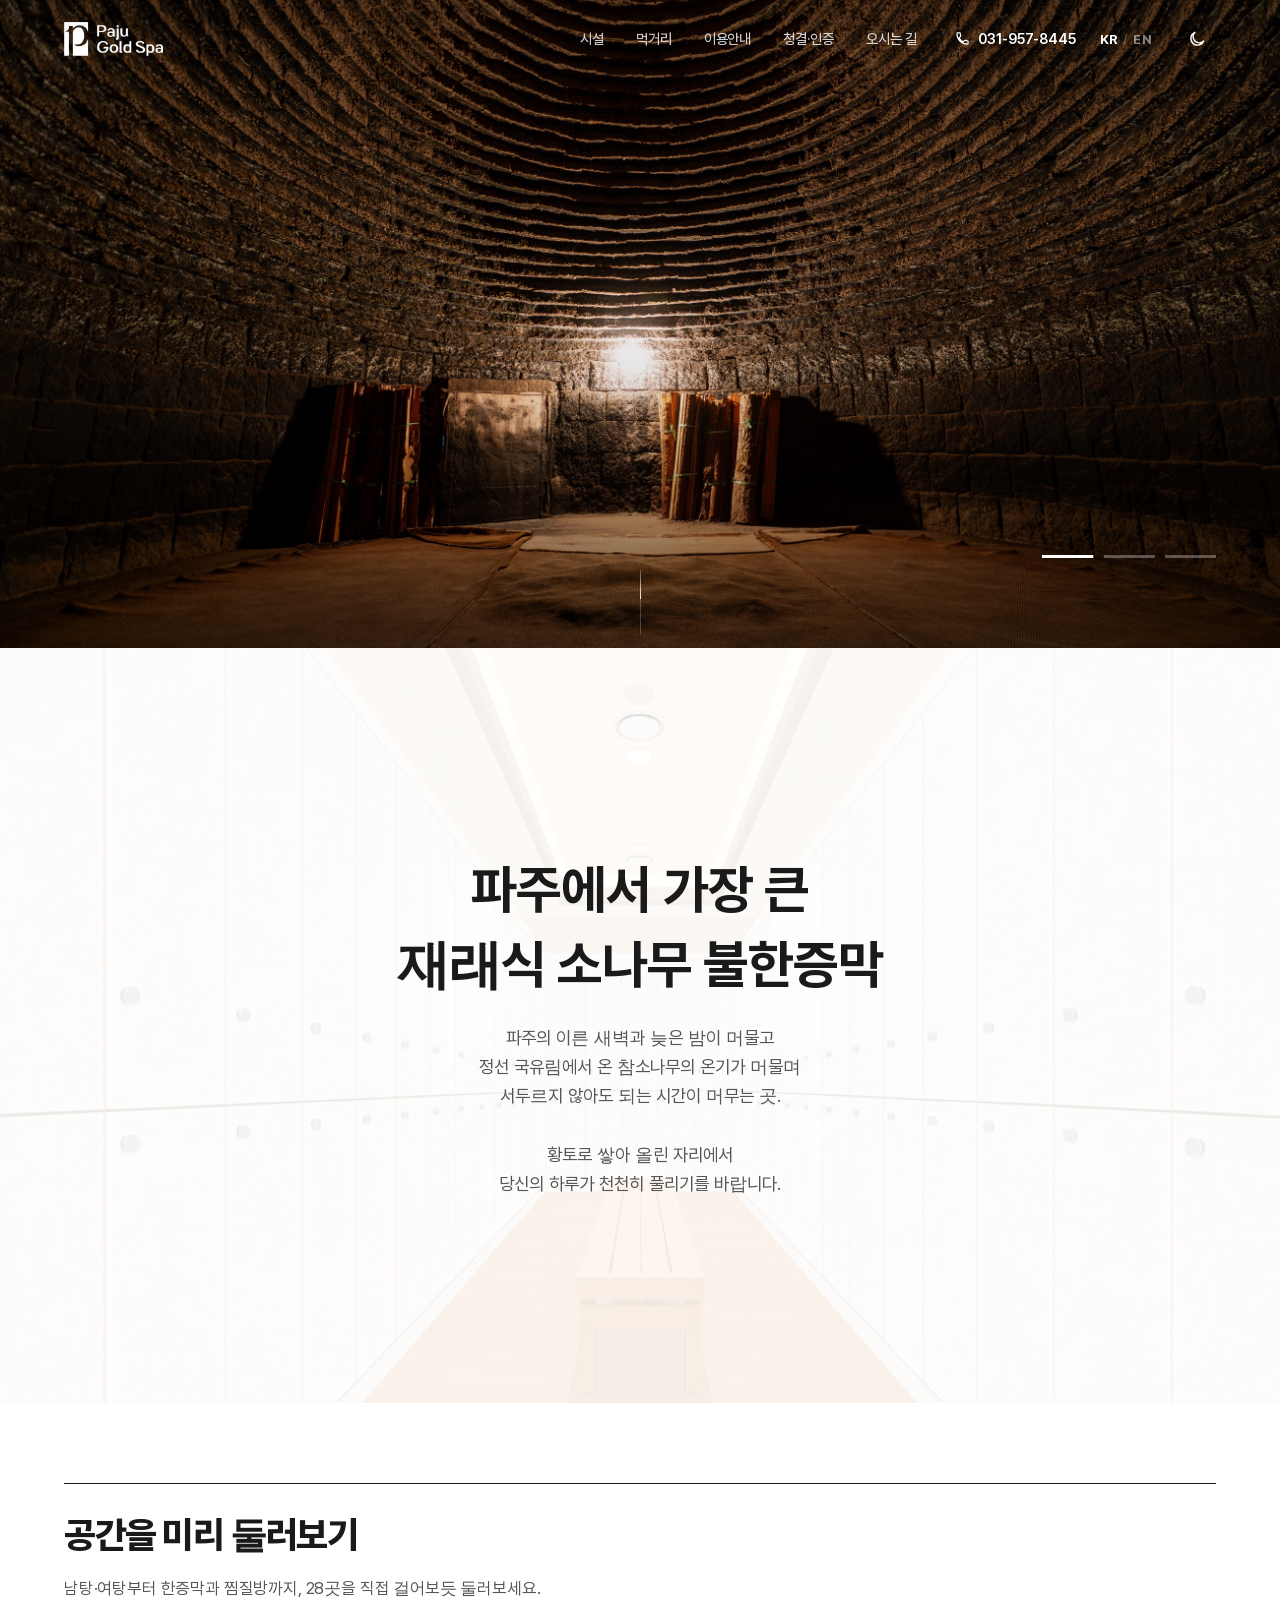
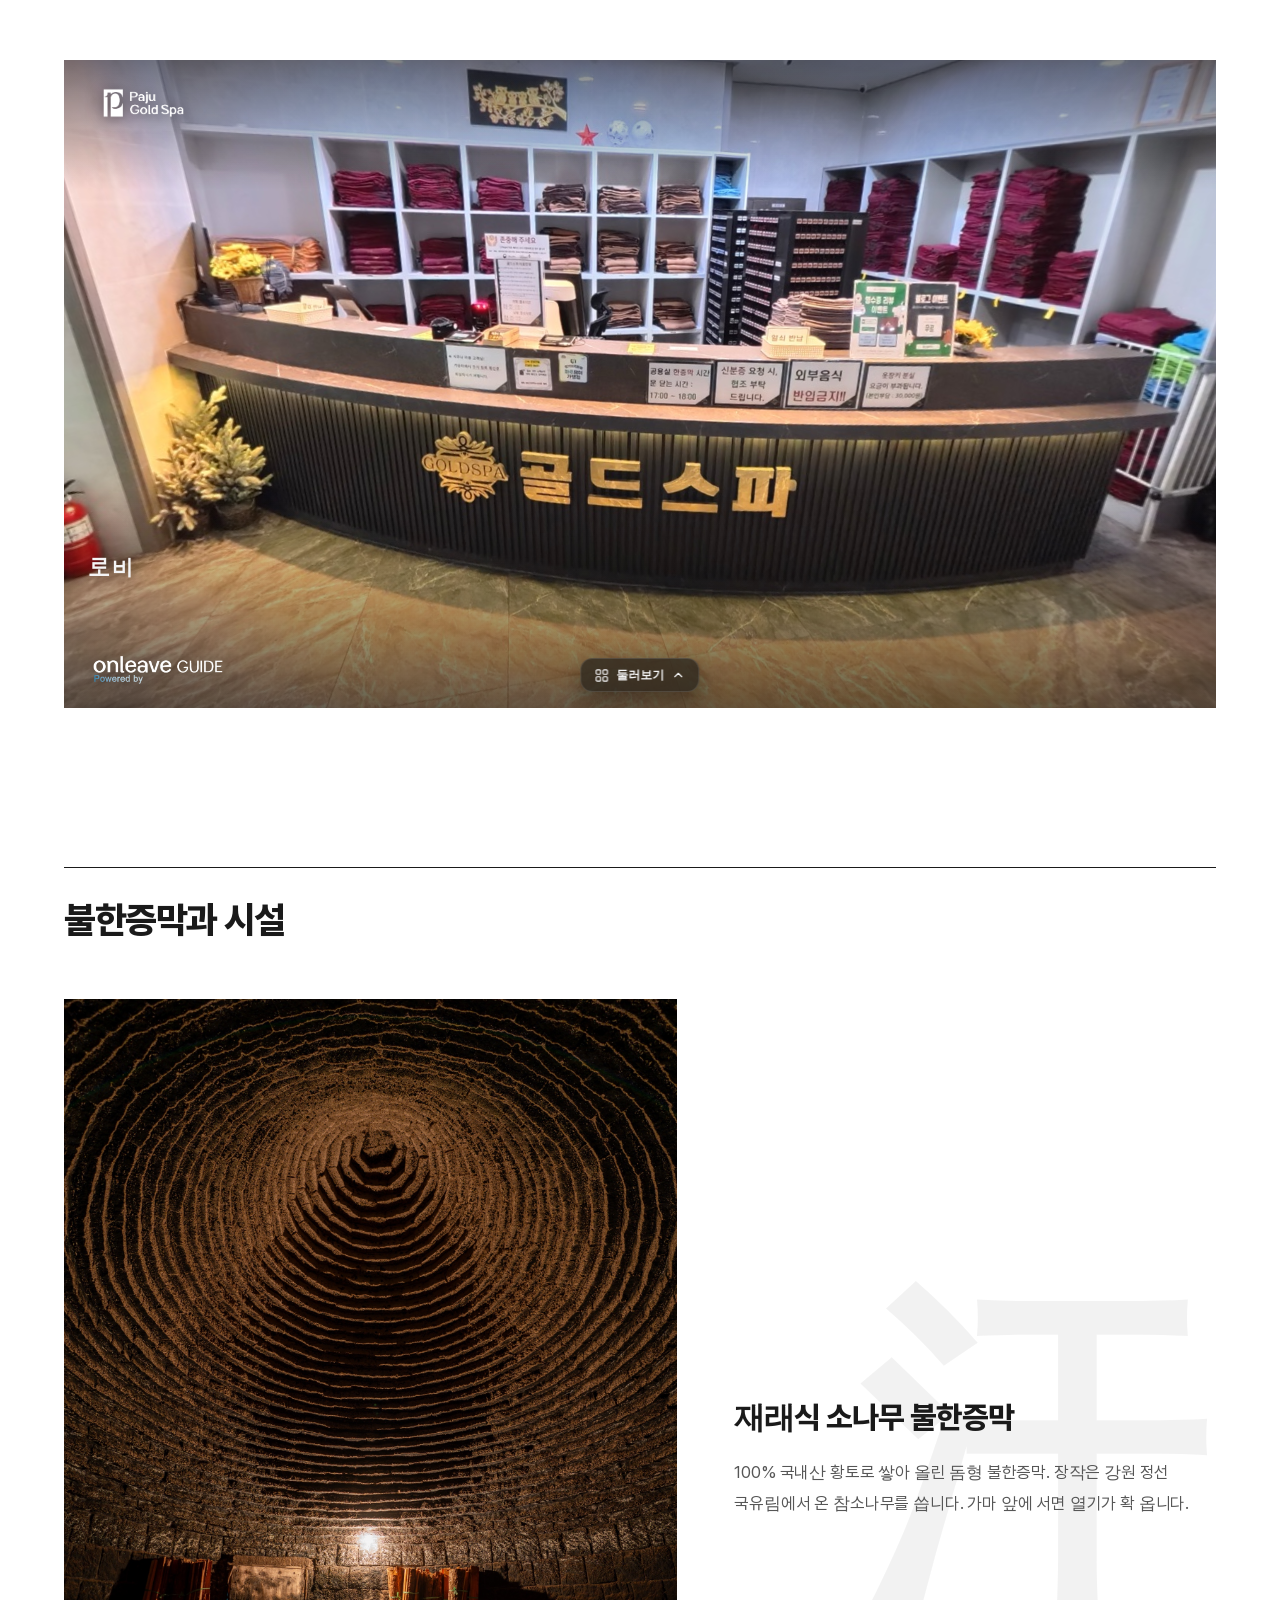
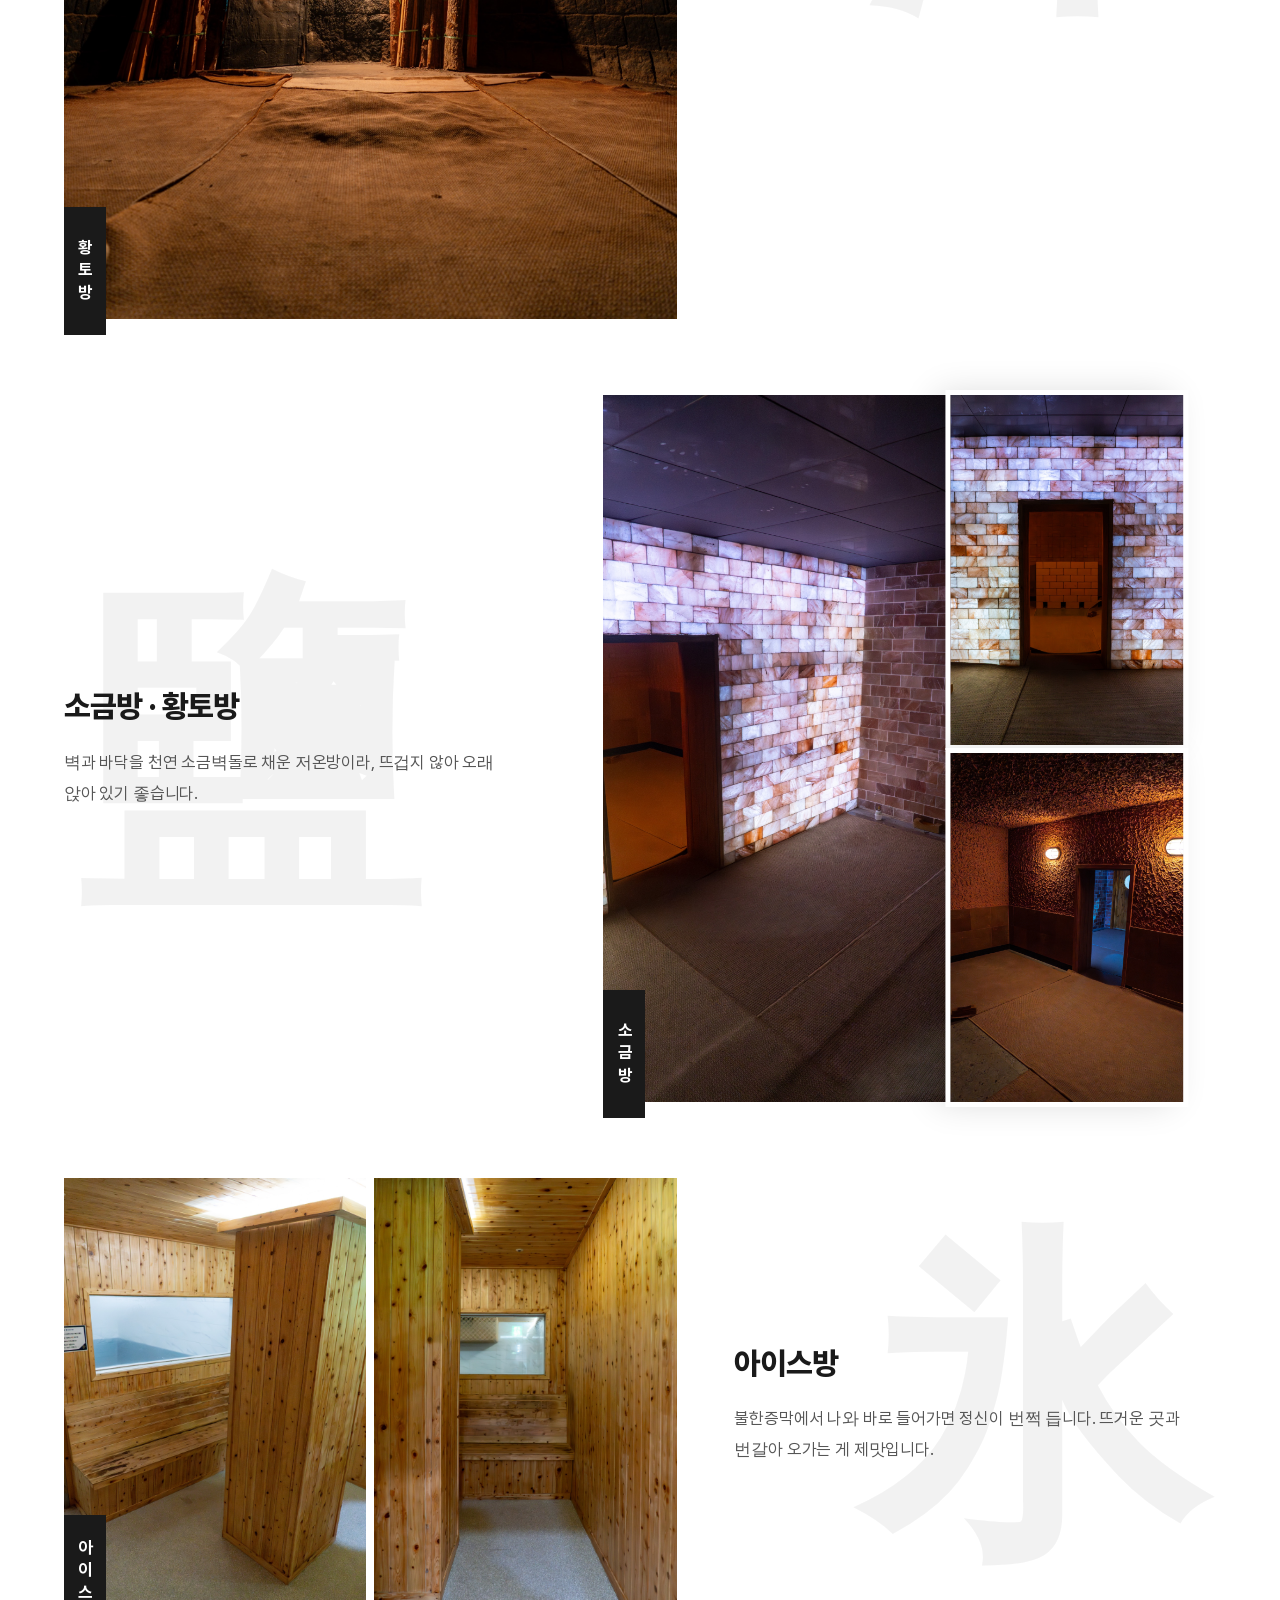
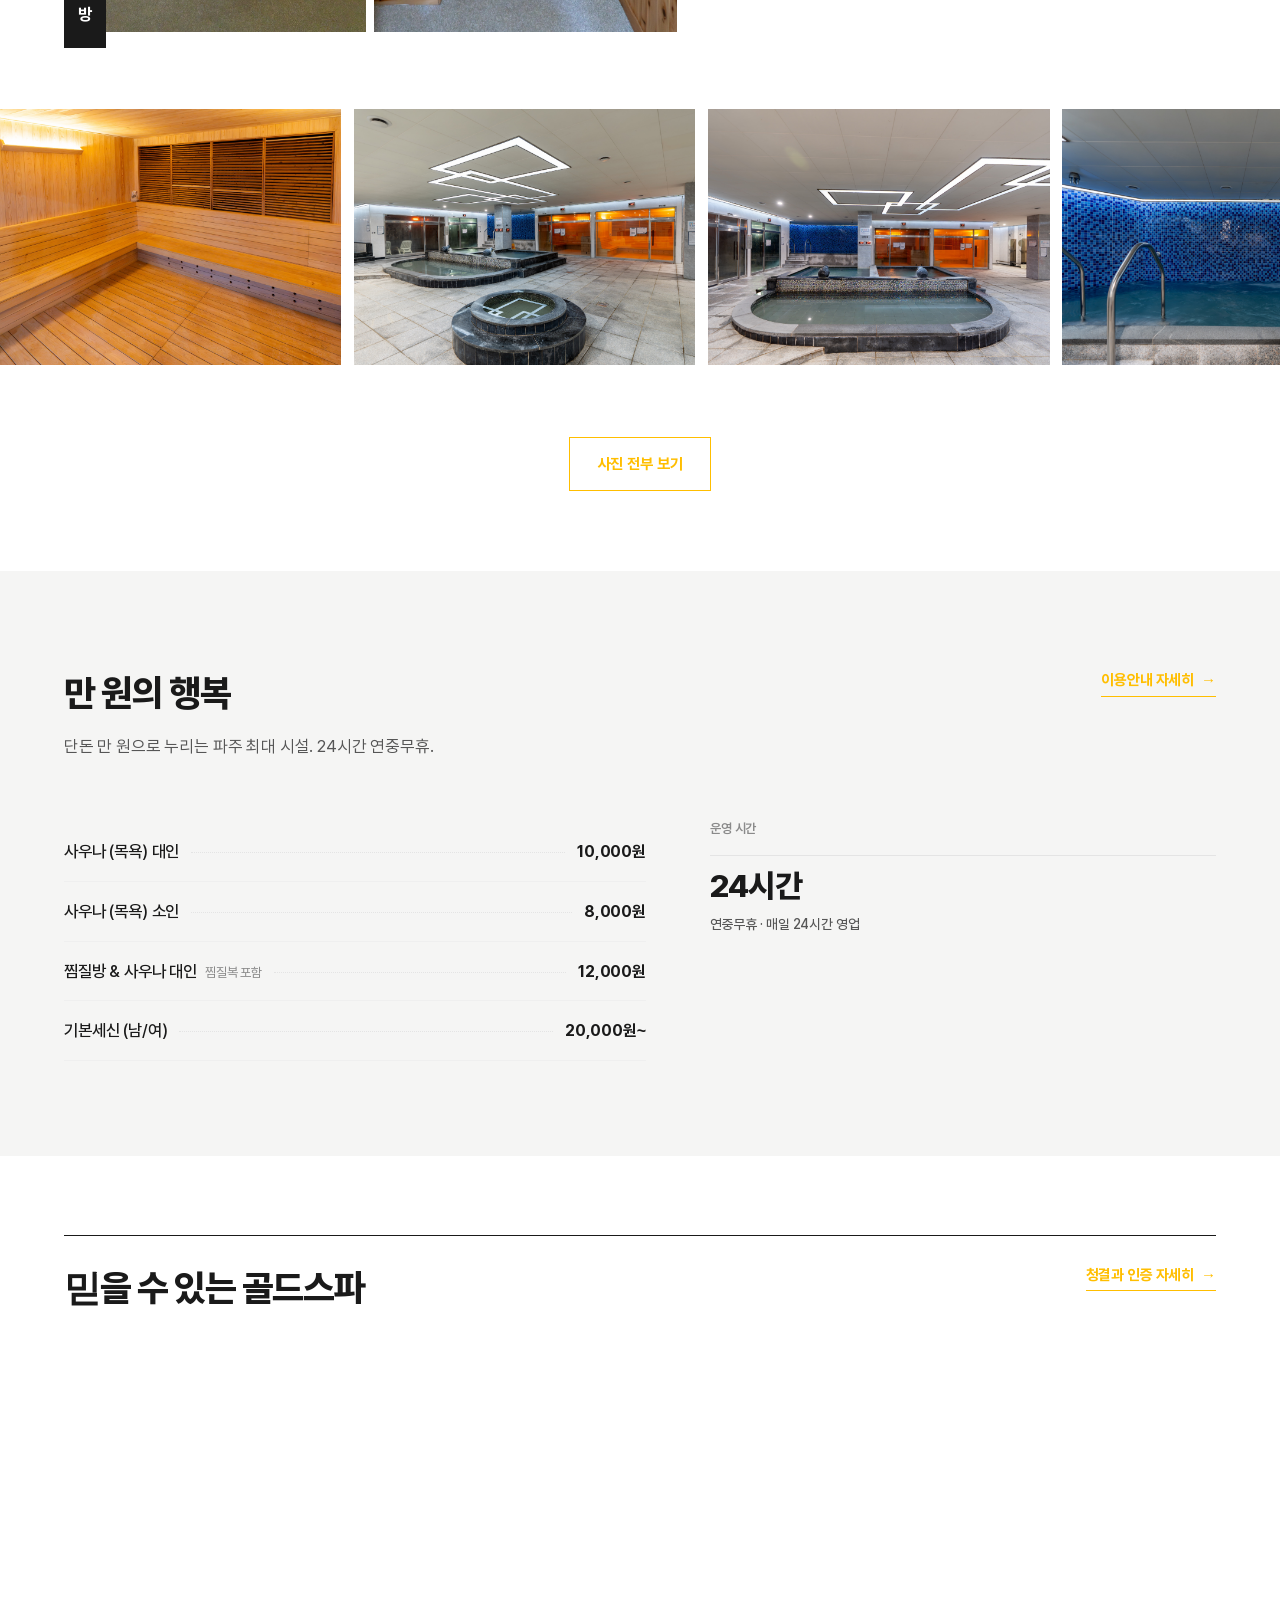
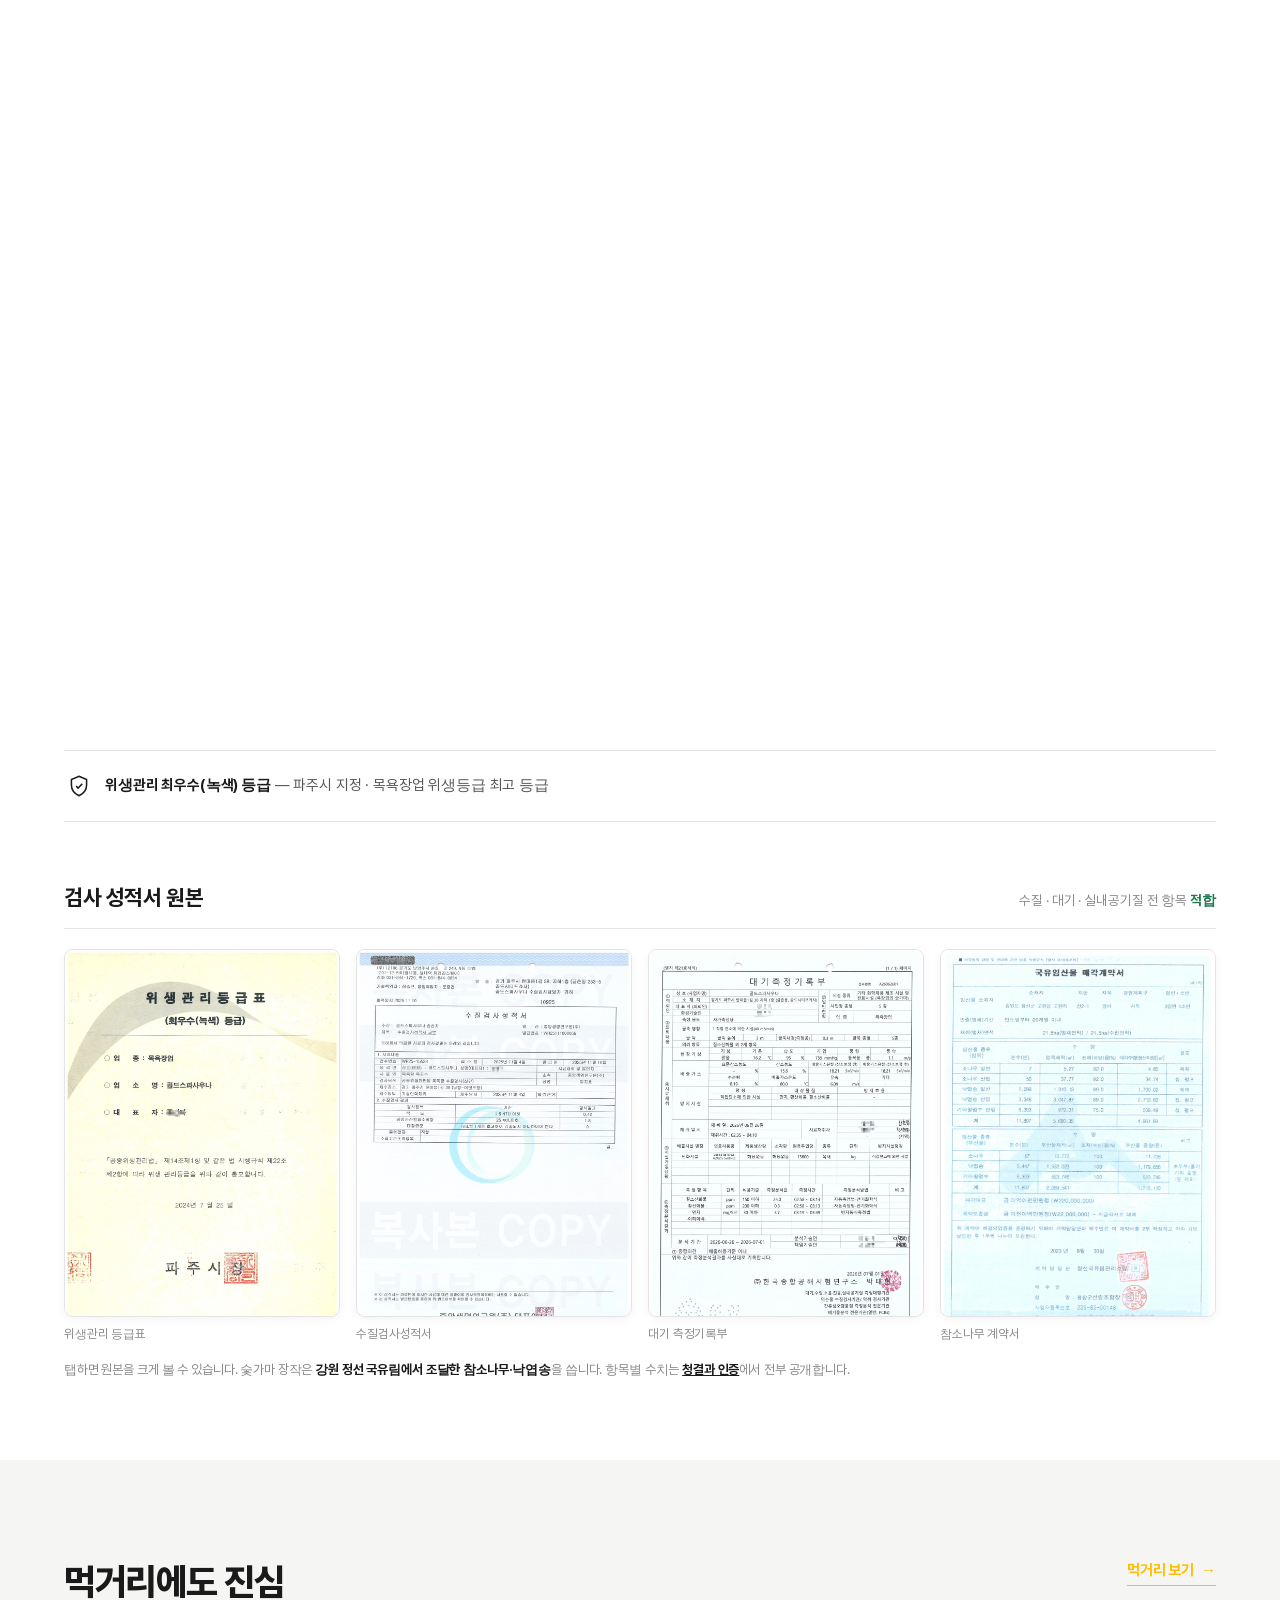
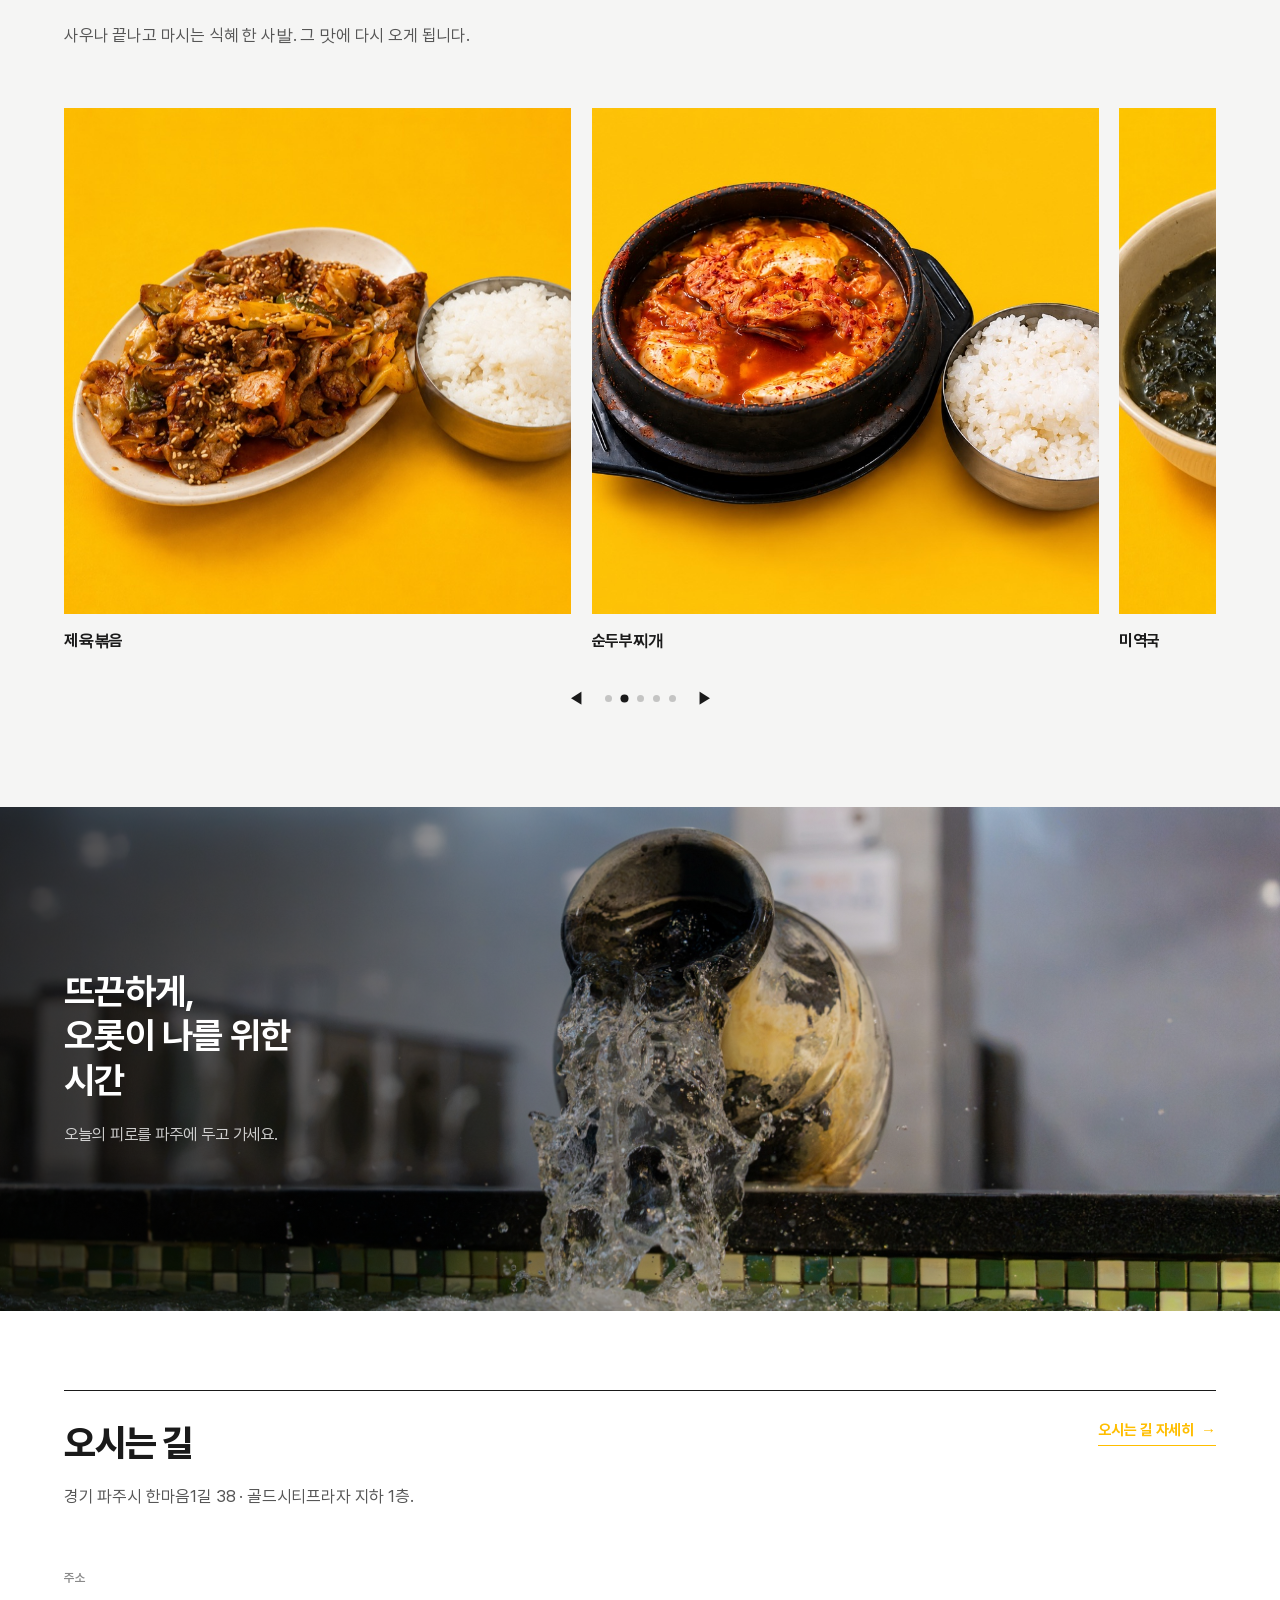
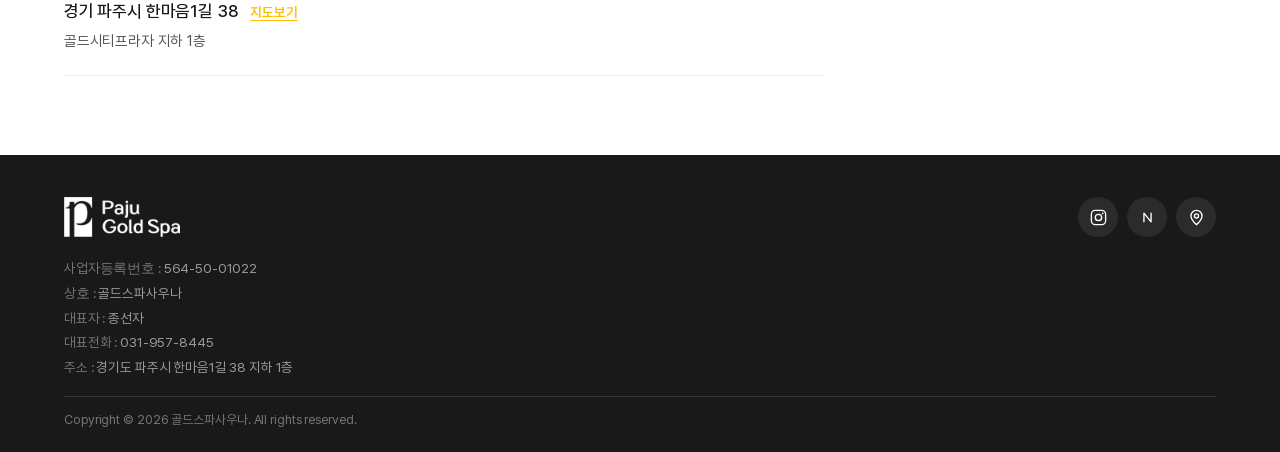
==== commit e5aeac8a: "표시 명칭 재래식 소나무 불한증막으로 통일 (황토 SEO 유지) - 미리보기/제목: title·og·twitter·시설 블록 제목·페이지 리드를   '황토 불한증막' → '재래식 " ====
--- a/index.html
+++ b/index.html
@@ -3,8 +3,8 @@
 <head>
 <meta charset="utf-8">
 <meta name="viewport" content="width=device-width, initial-scale=1">
-<title>골드스파 — 파주 사우나·찜질방·황토 불한증막 | 24시간 연중무휴</title>
-<meta name="description" content="파주에서 가장 큰 황토 불한증막·찜질방·사우나 골드스파. 100% 황토·소나무·소금석·히노끼, 24시간 연중무휴, 만 원의 행복 착한가격업소. 경기 파주시 한마음1길 38.">
+<title>골드스파 — 파주 사우나·찜질방·재래식 소나무 불한증막 | 24시간 연중무휴</title>
+<meta name="description" content="파주에서 가장 큰 재래식 소나무 불한증막·찜질방·사우나 골드스파. 100% 황토·소나무·소금석·히노끼, 24시간 연중무휴, 만 원의 행복 착한가격업소. 경기 파주시 한마음1길 38.">
 <meta name="keywords" content="파주 사우나, 파주 찜질방, 파주 불한증막, 파주 황토방, 파주 목욕탕, 골드스파, 파주 사우나 추천, 파주 24시간 사우나, 파주 세신">
 <meta name="author" content="골드스파 GoldSpa">
 <meta name="robots" content="index, follow, max-image-preview:large">
@@ -16,12 +16,12 @@
 <meta name="geo.region" content="KR-41"><meta name="geo.placename" content="경기도 파주시"><meta name="geo.position" content="37.7569628;126.7711865"><meta name="ICBM" content="37.7569628, 126.7711865">
 <meta property="og:type" content="business.business">
 <meta property="og:site_name" content="골드스파 GoldSpa"><meta property="og:locale" content="ko_KR">
-<meta property="og:title" content="골드스파 — 파주 사우나·찜질방·황토 불한증막">
-<meta property="og:description" content="파주에서 가장 큰 황토 불한증막. 24시간 연중무휴, 만 원의 행복 착한가격업소.">
+<meta property="og:title" content="골드스파 — 파주 사우나·찜질방·재래식 소나무 불한증막">
+<meta property="og:description" content="파주에서 가장 큰 재래식 소나무 불한증막. 24시간 연중무휴, 만 원의 행복 착한가격업소.">
 <meta property="og:url" content="https://goldspa.co.kr/"><meta property="og:image" content="https://goldspa.co.kr/images/p007.jpg">
 <meta name="twitter:card" content="summary_large_image">
-<meta name="twitter:title" content="골드스파 — 파주 사우나·찜질방·황토 불한증막">
-<meta name="twitter:description" content="파주에서 가장 큰 황토 불한증막. 24시간 연중무휴, 만 원의 행복 착한가격.">
+<meta name="twitter:title" content="골드스파 — 파주 사우나·찜질방·재래식 소나무 불한증막">
+<meta name="twitter:description" content="파주에서 가장 큰 재래식 소나무 불한증막. 24시간 연중무휴, 만 원의 행복 착한가격.">
 <meta name="twitter:image" content="https://goldspa.co.kr/images/p007.jpg">
 <script>(function(){var d=document.documentElement;var t=null;try{t=localStorage.getItem('goldspa-theme');}catch(e){}d.setAttribute('data-theme',(t==='light'||t==='dark')?t:'light');})();</script>
 <link rel="icon" type="image/png" href="images/favicon.png">
@@ -34,7 +34,7 @@
   "@type": ["DaySpa", "HealthAndBeautyBusiness"],
   "name": "골드스파",
   "alternateName": ["GoldSpa", "파주 골드스파"],
-  "description": "파주에서 가장 큰 황토 불한증막·찜질방·사우나. 100% 황토·소나무·소금석·히노끼로 지었으며, 불한증막 숯가마는 강원 정선 국유림에서 조달한 참소나무·낙엽송으로 지핍니다. 24시간 연중무휴 운영하며, 정기 수질·대기 검사 전 항목 적합, 행정안전부 선정 착한가격업소입니다.",
+  "description": "파주에서 가장 큰 재래식 소나무 불한증막·찜질방·사우나. 100% 황토·소나무·소금석·히노끼로 지었으며, 불한증막 숯가마는 강원 정선 국유림에서 조달한 참소나무·낙엽송으로 지핍니다. 24시간 연중무휴 운영하며, 정기 수질·대기 검사 전 항목 적합, 행정안전부 선정 착한가격업소입니다.",
   "url": "https://goldspa.co.kr/",
   "telephone": "+82-31-957-8445",
   "sameAs": ["https://www.instagram.com/goldspa_paju/"],
@@ -200,7 +200,7 @@
       <article class="fac-block">
         <span class="fac-hanja" aria-hidden="true">汗</span><div class="fac-media m4"><span class="fac-tag">황토방</span><img src="images/p001.jpg" loading="lazy" alt="황토 불한증막 — 파주 골드스파"><img src="images/p002.jpg" loading="lazy" alt="황토 불한증막 — 파주 골드스파"><img src="images/p005.jpg" loading="lazy" alt="황토 불한증막 — 파주 골드스파"><img src="images/p007.jpg" loading="lazy" alt="황토 불한증막 — 파주 골드스파"></div>
         <div class="fac-text">
-          <h2>황토 불한증막<em>Hwangto Kiln Sauna</em></h2>
+          <h2>재래식 소나무 불한증막<em>Hwangto Kiln Sauna</em></h2>
           <p>100% 국내산 황토로 쌓아 올린 돔형 불한증막. 장작은 강원 정선 국유림에서 온 참소나무를 씁니다. 가마 앞에 서면 열기가 확 옵니다.</p>
         </div>
       </article>
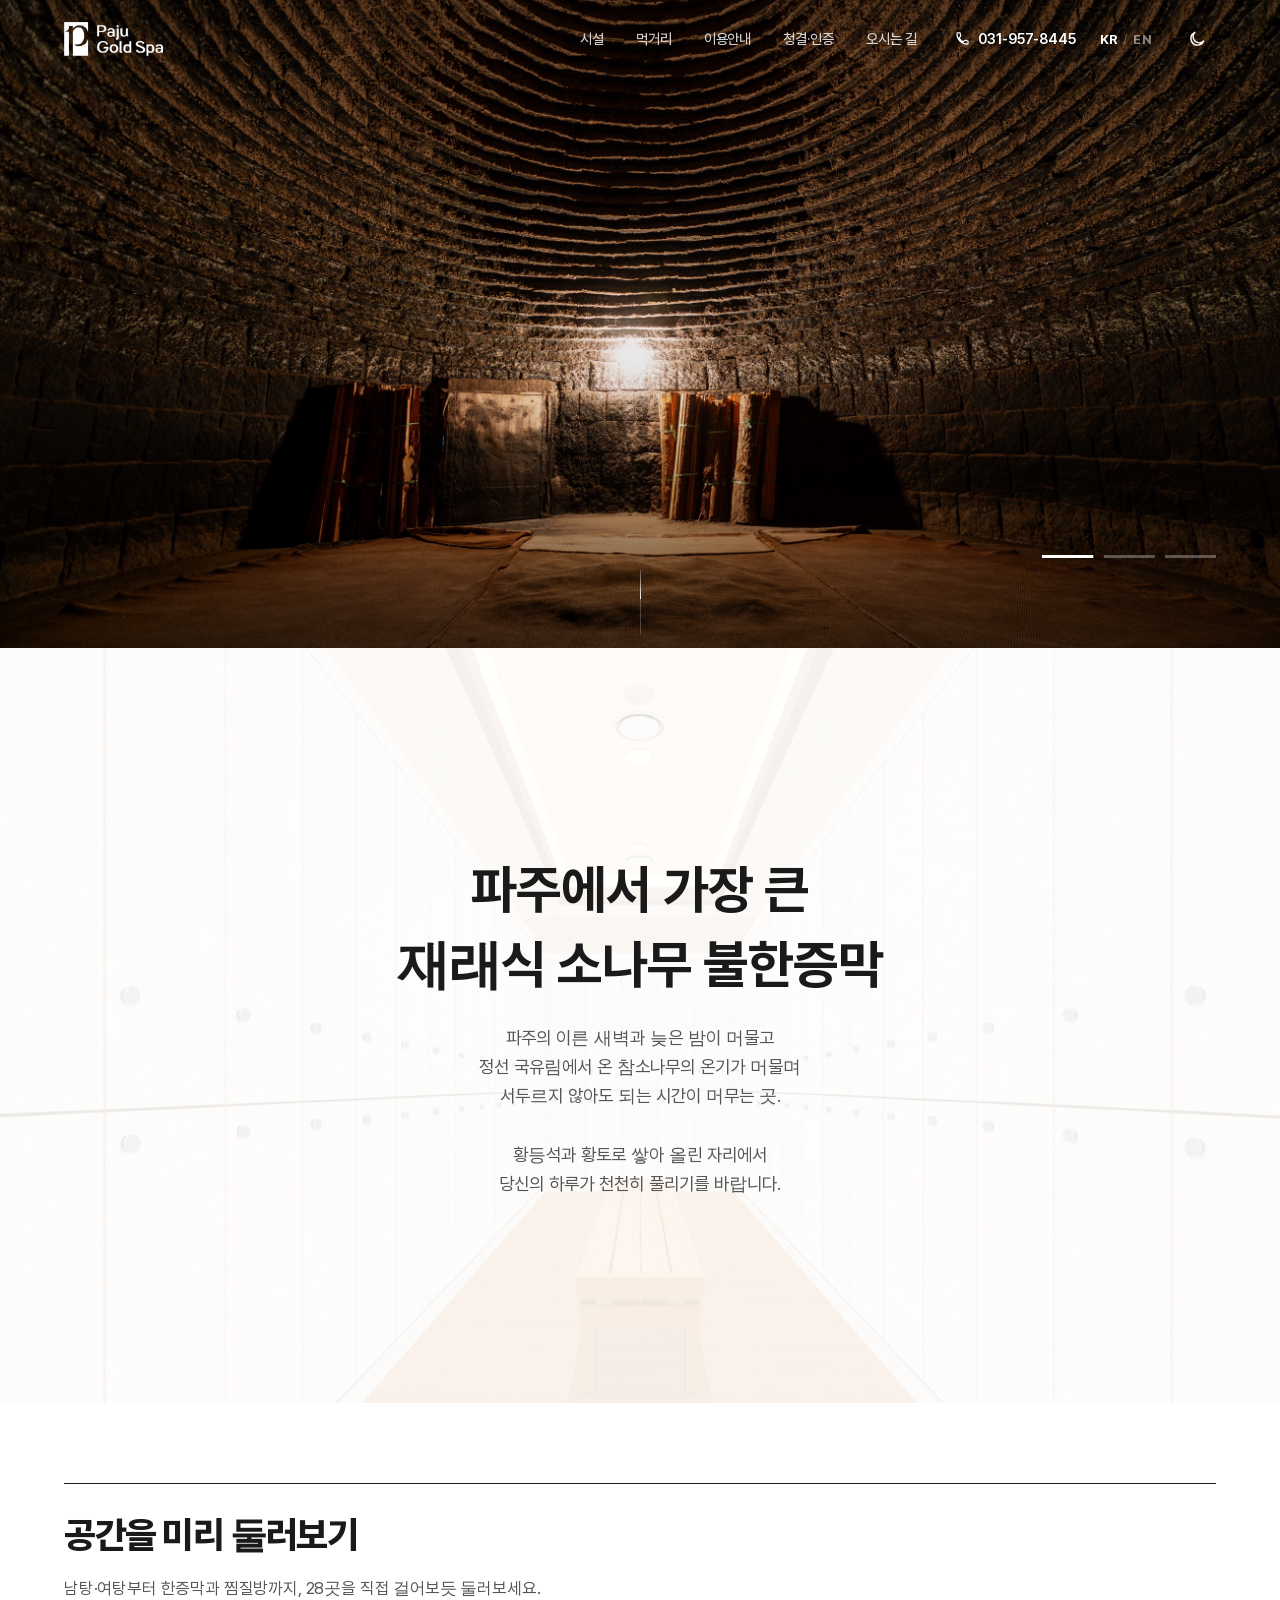
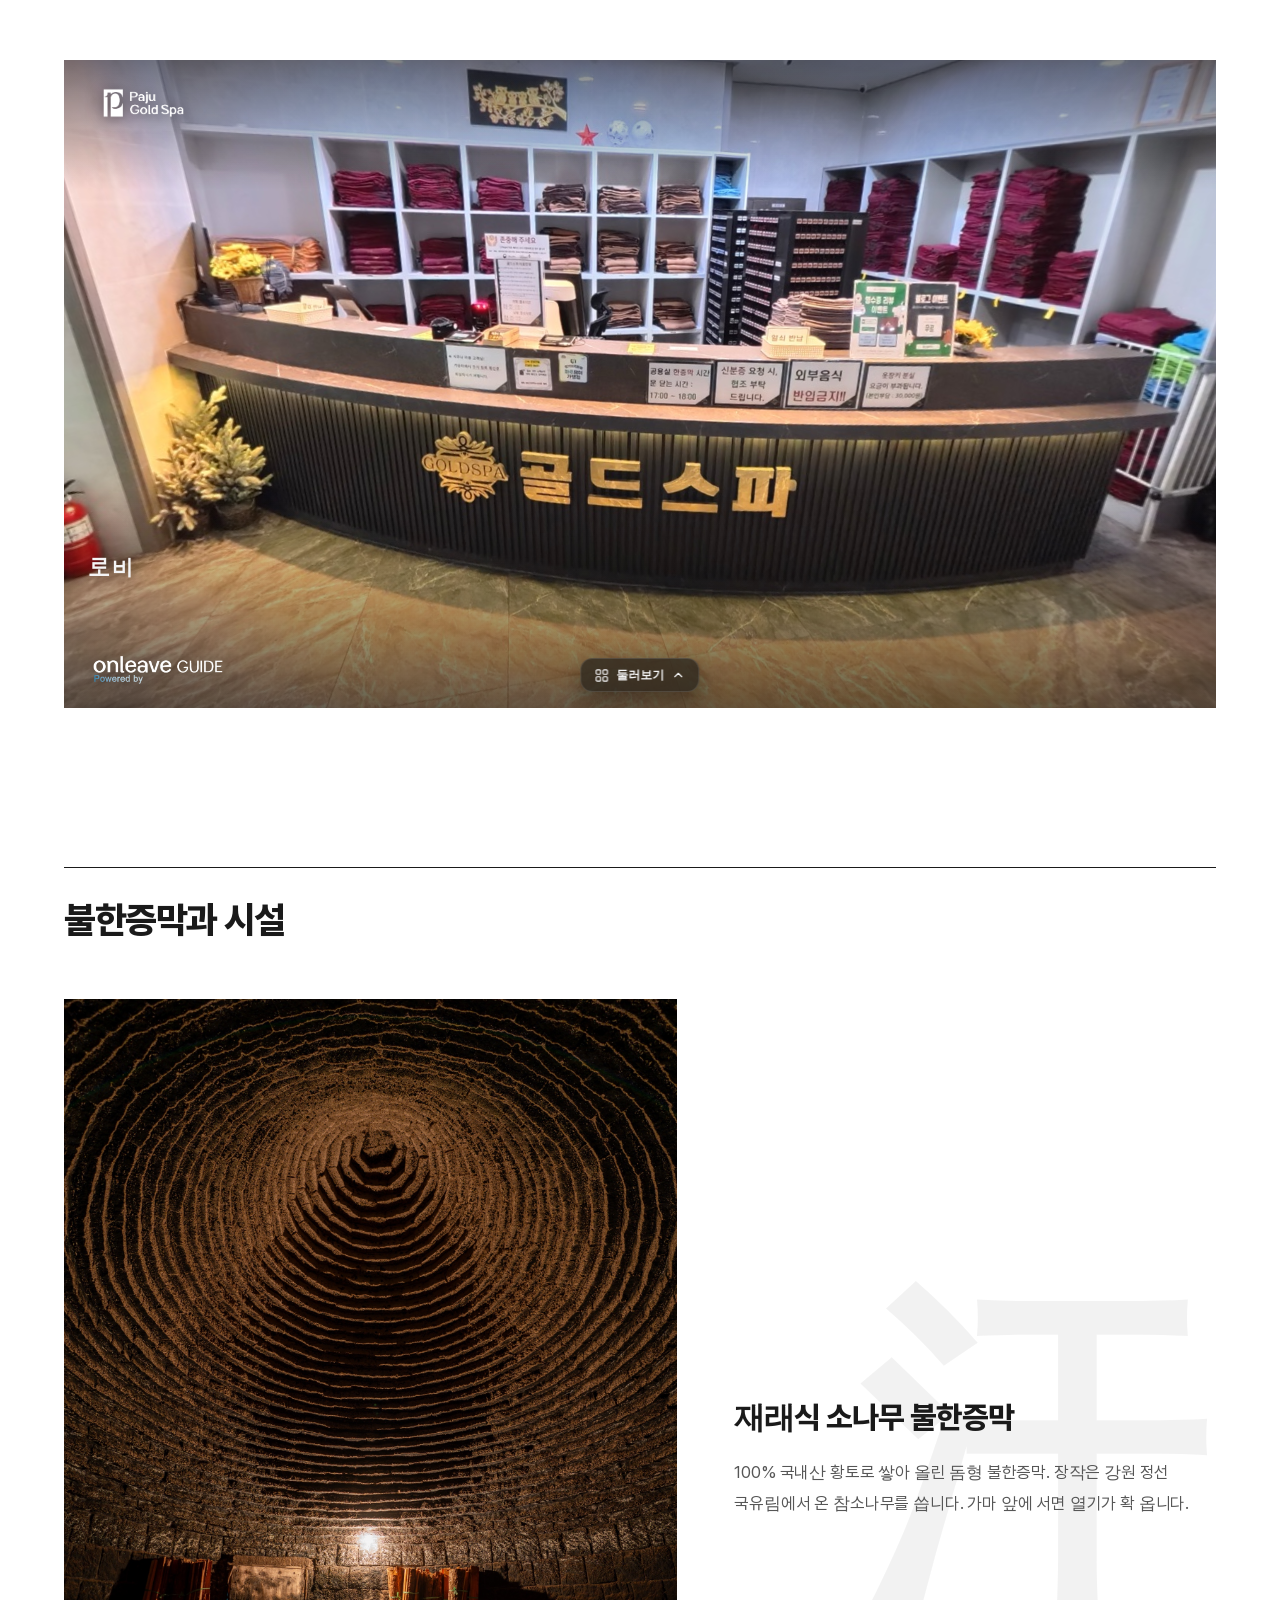
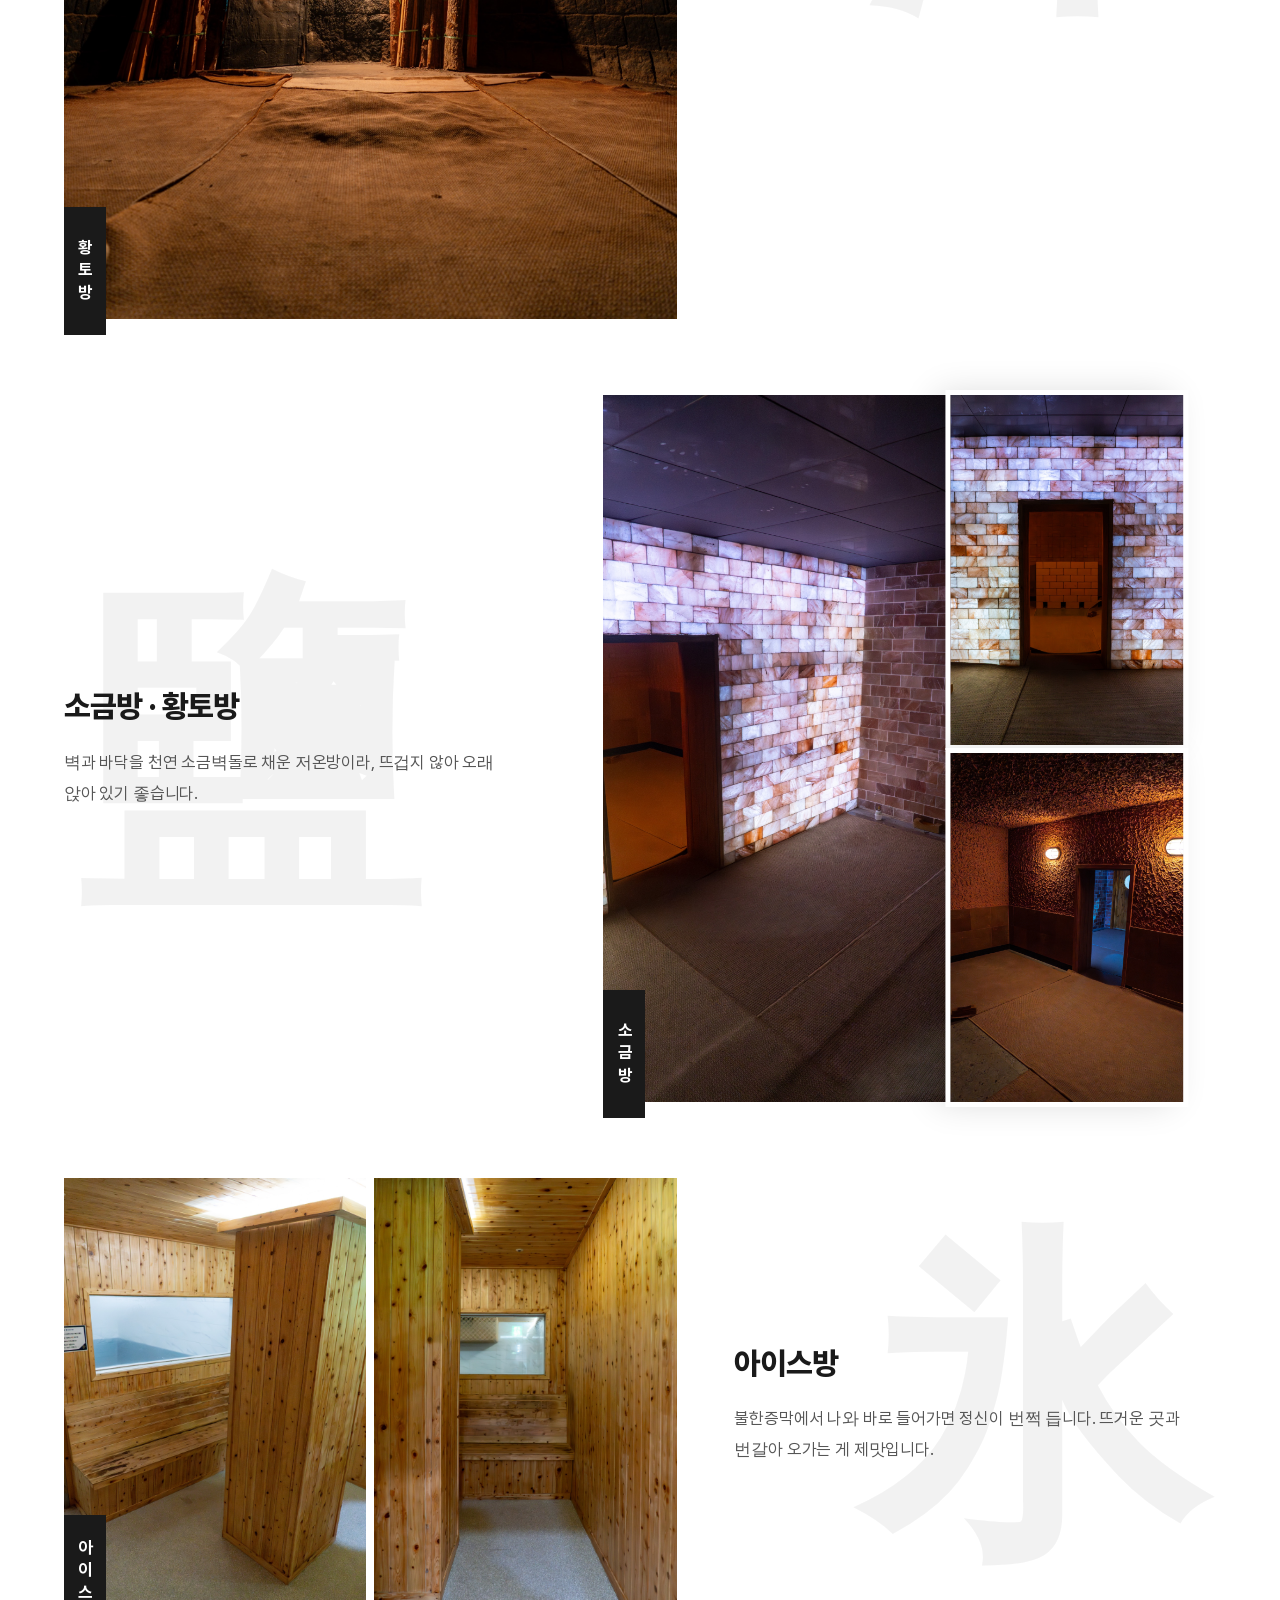
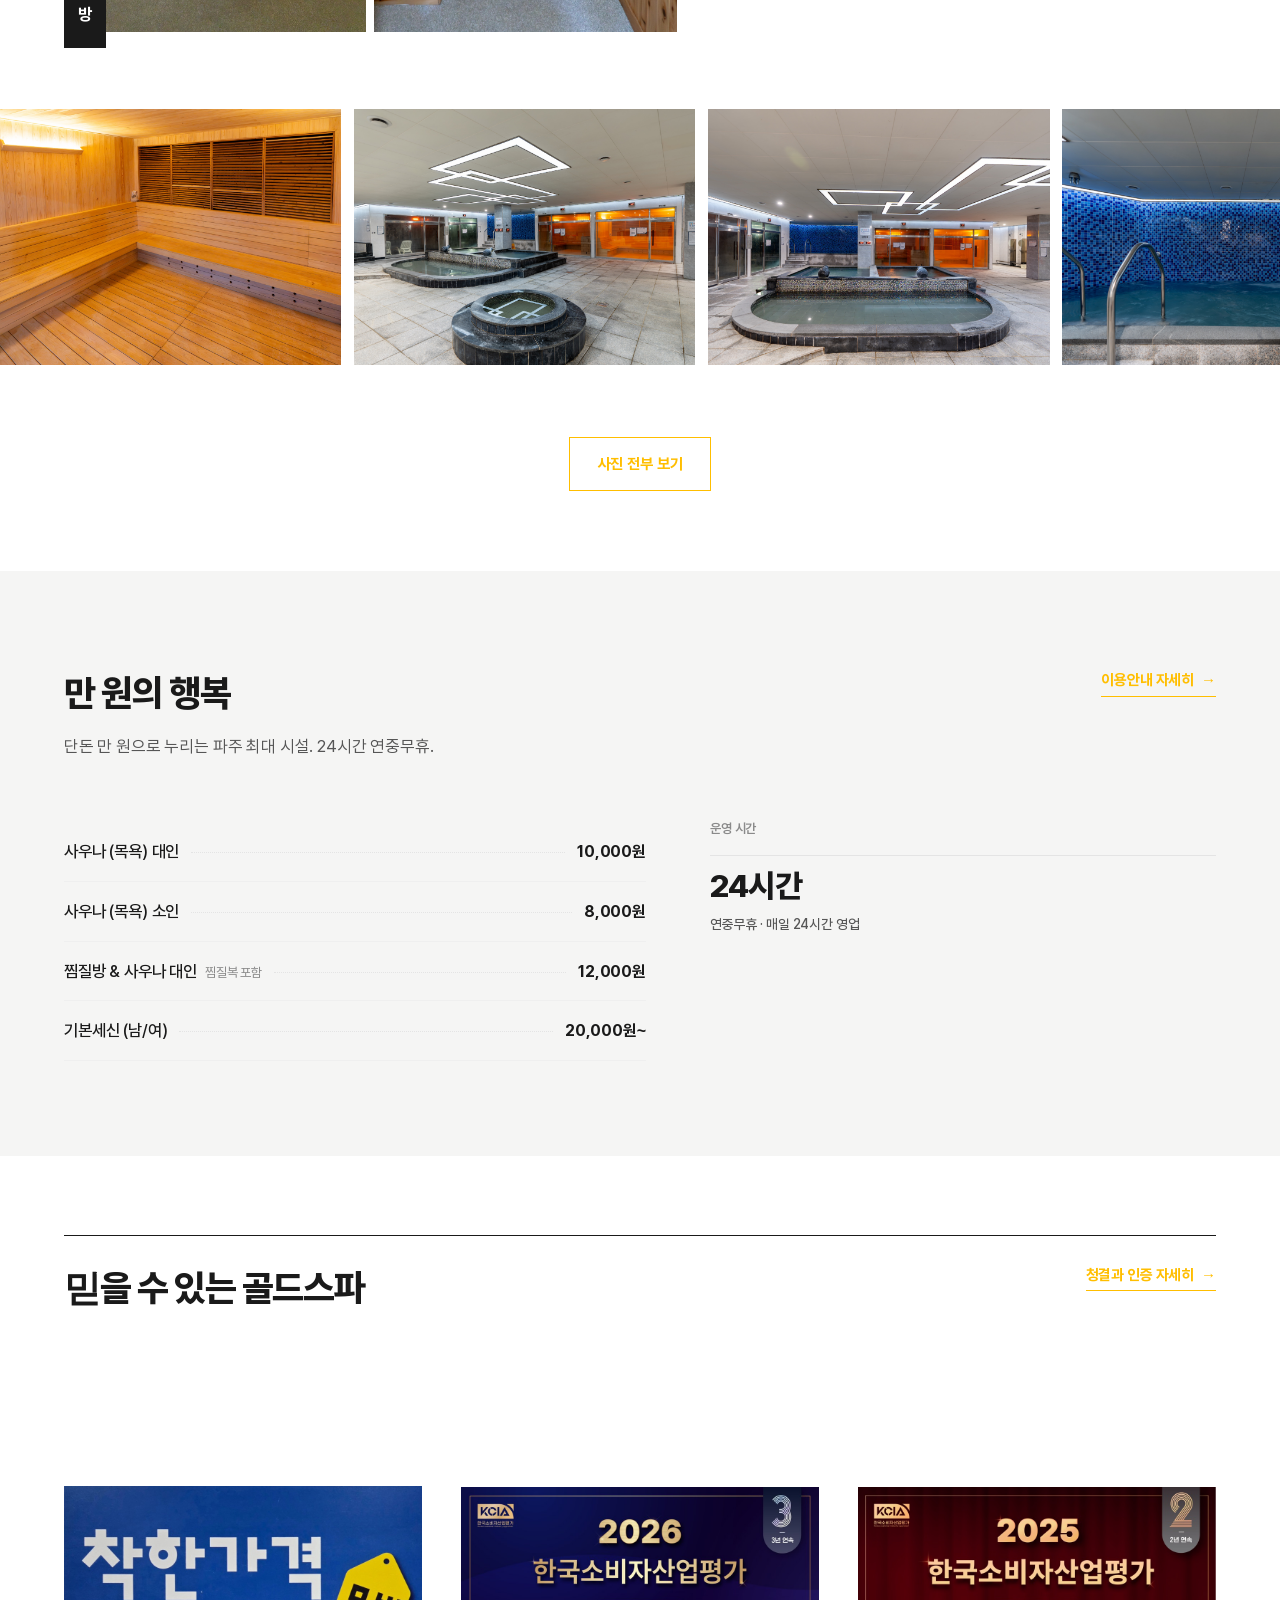
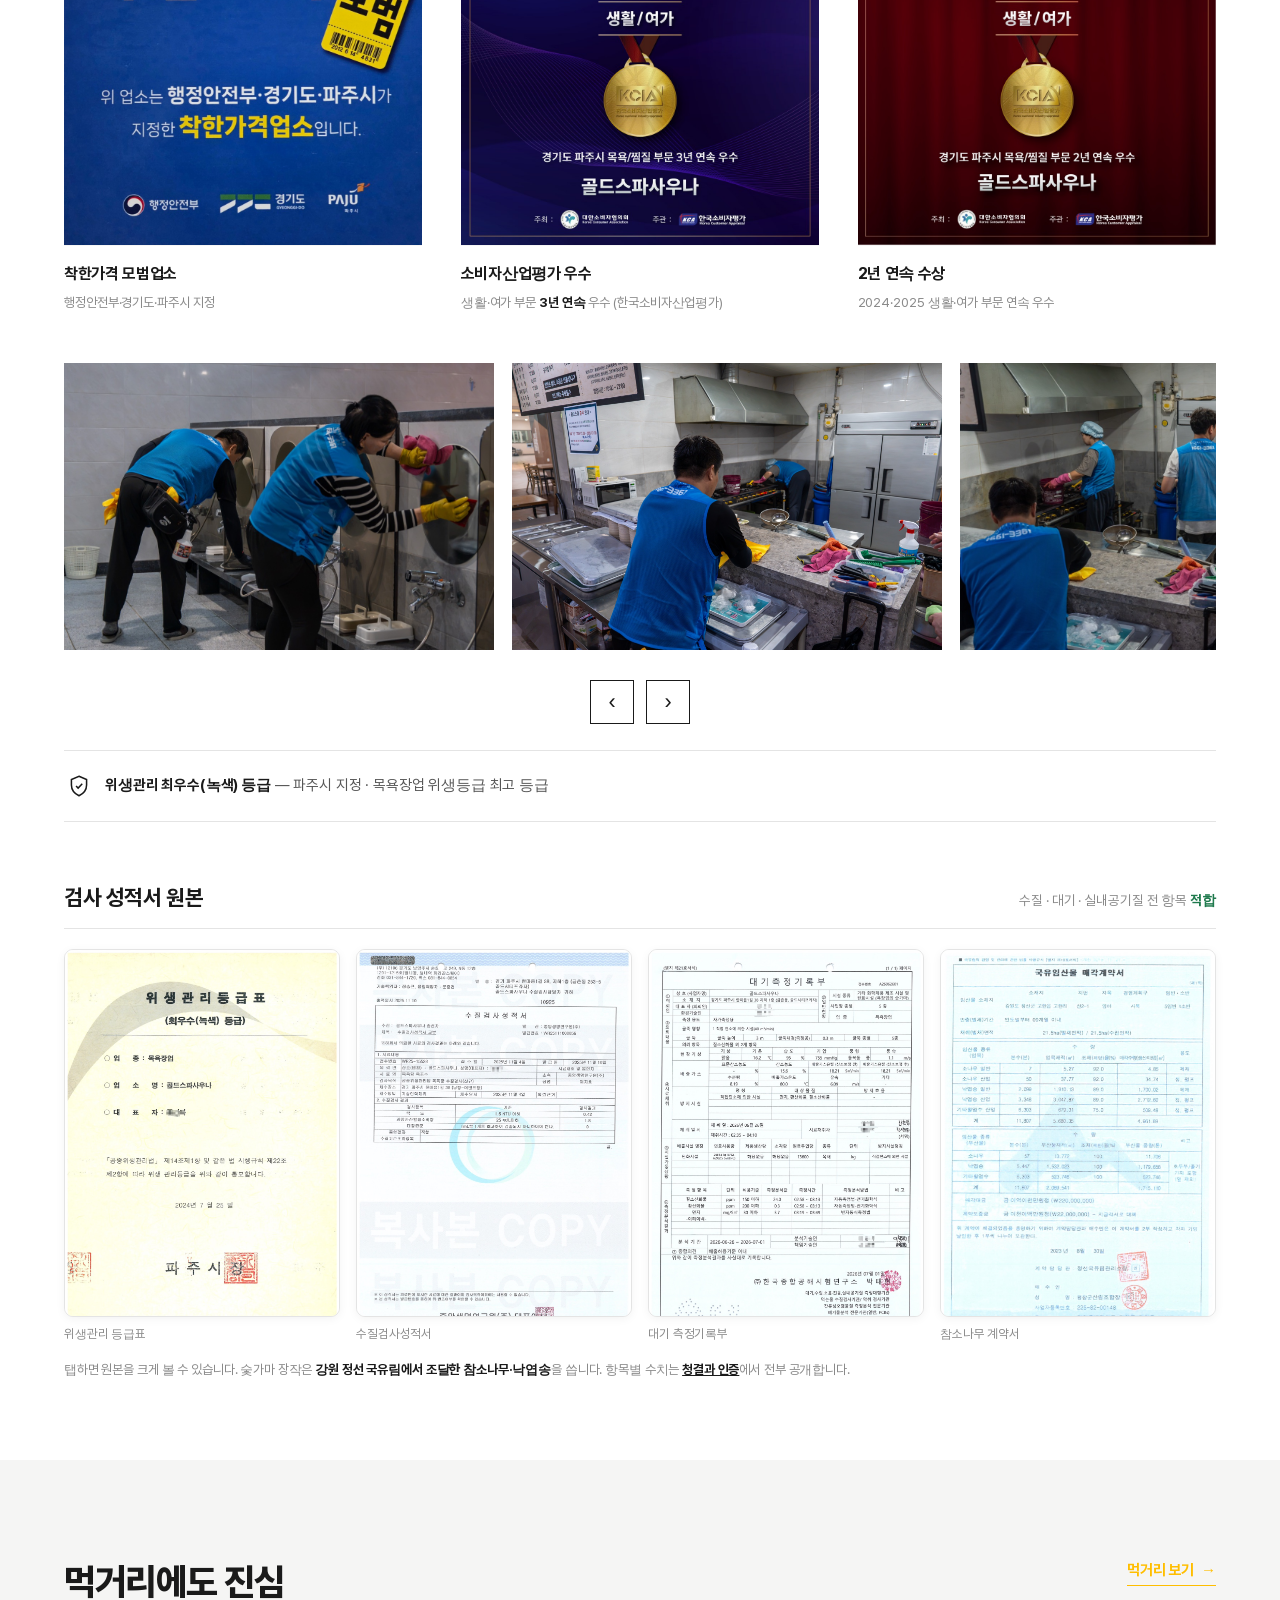
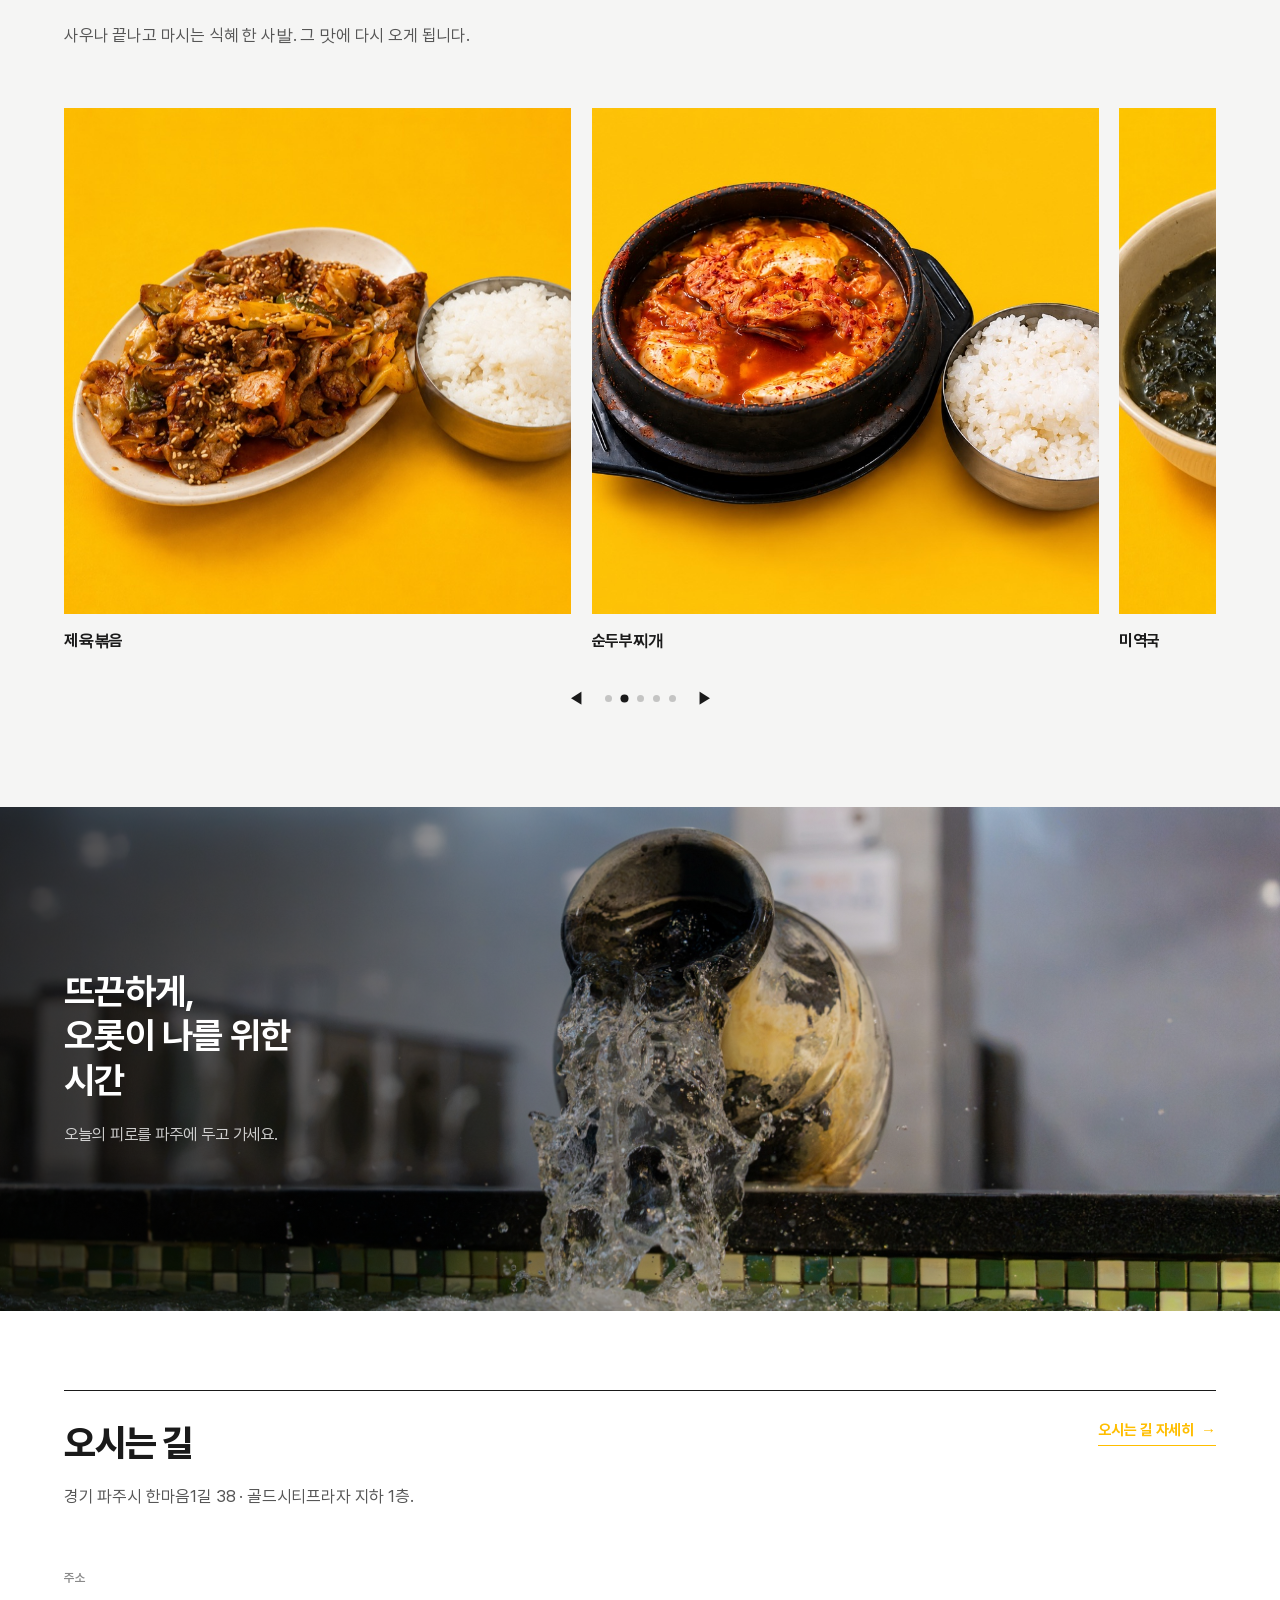
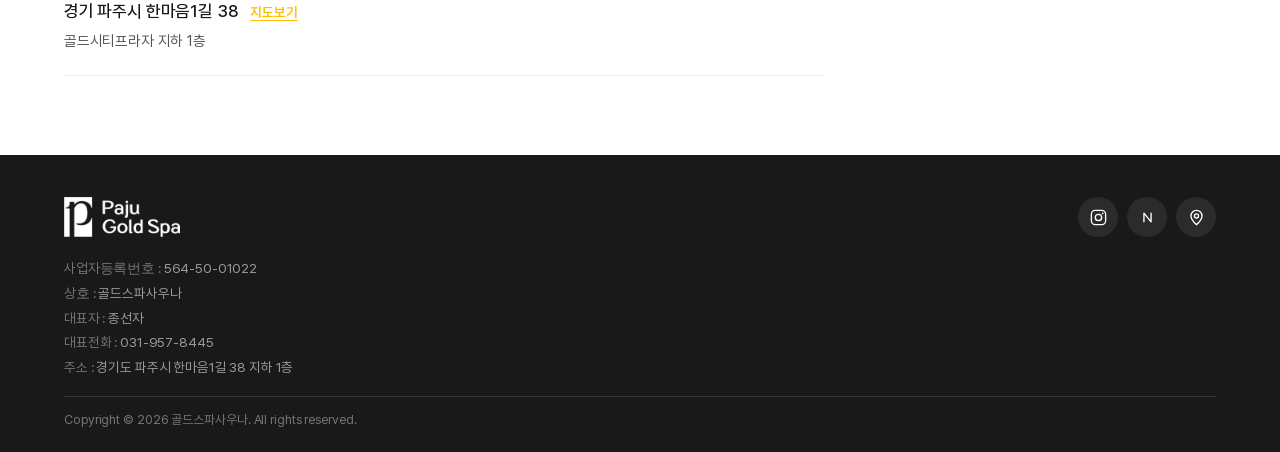
==== commit 846064a9: "인트로 시 수정: 황토로 → 황등석과 황토로 쌓아 올린 자리에서 EN 대응: On these walls built of loess → of granite and loess (황등석" ====
--- a/index.html
+++ b/index.html
@@ -177,7 +177,7 @@
     <p class="intro-poem rise">파주의 이른 새벽과 늦은 밤이 머물고<br>
       정선 국유림에서 온 참소나무의 온기가 머물며<br>
       서두르지 않아도 되는 시간이 머무는 곳.
-      <span>황토로 쌓아 올린 자리에서<br>
+      <span>황등석과 황토로 쌓아 올린 자리에서<br>
       당신의 하루가 천천히 풀리기를 바랍니다.</span></p>
   </div>
 </section>
--- a/assets/style.css
+++ b/assets/style.css
@@ -1202,7 +1202,12 @@
 header.scrolled .langtoggle a[aria-current],body.subpage .langtoggle a[aria-current]{color:var(--ink)}
 header.scrolled .langtoggle a + a::before,body.subpage .langtoggle a + a::before{color:var(--line)}
 @media(hover:hover){.langtoggle a:not([aria-current]):hover{color:var(--accent)}}
-@media(max-width:900px){.bar .langtoggle{display:none}}
+/* 모바일에서도 헤더에 KR/EN 노출 — 우측(테마·햄버거)과 묶는다.
+   기존엔 숨기고 햄버거 메뉴에만 있었는데 잘 안 보인다는 피드백. */
+@media(max-width:900px){
+  .bar .langtoggle{display:inline-flex;margin-left:auto}
+  .bar .themetoggle{margin-left:6px}
+}
 .mmenu-lang{margin-top:22px;display:inline-flex;gap:10px;font-size:1rem;font-weight:700;color:var(--muted)}
 .mmenu-lang a{padding:6px 12px;border:1px solid var(--line);border-radius:100px;color:var(--ink)}
 .mmenu-lang a.on{background:var(--ink);color:var(--paper);border-color:var(--ink)}
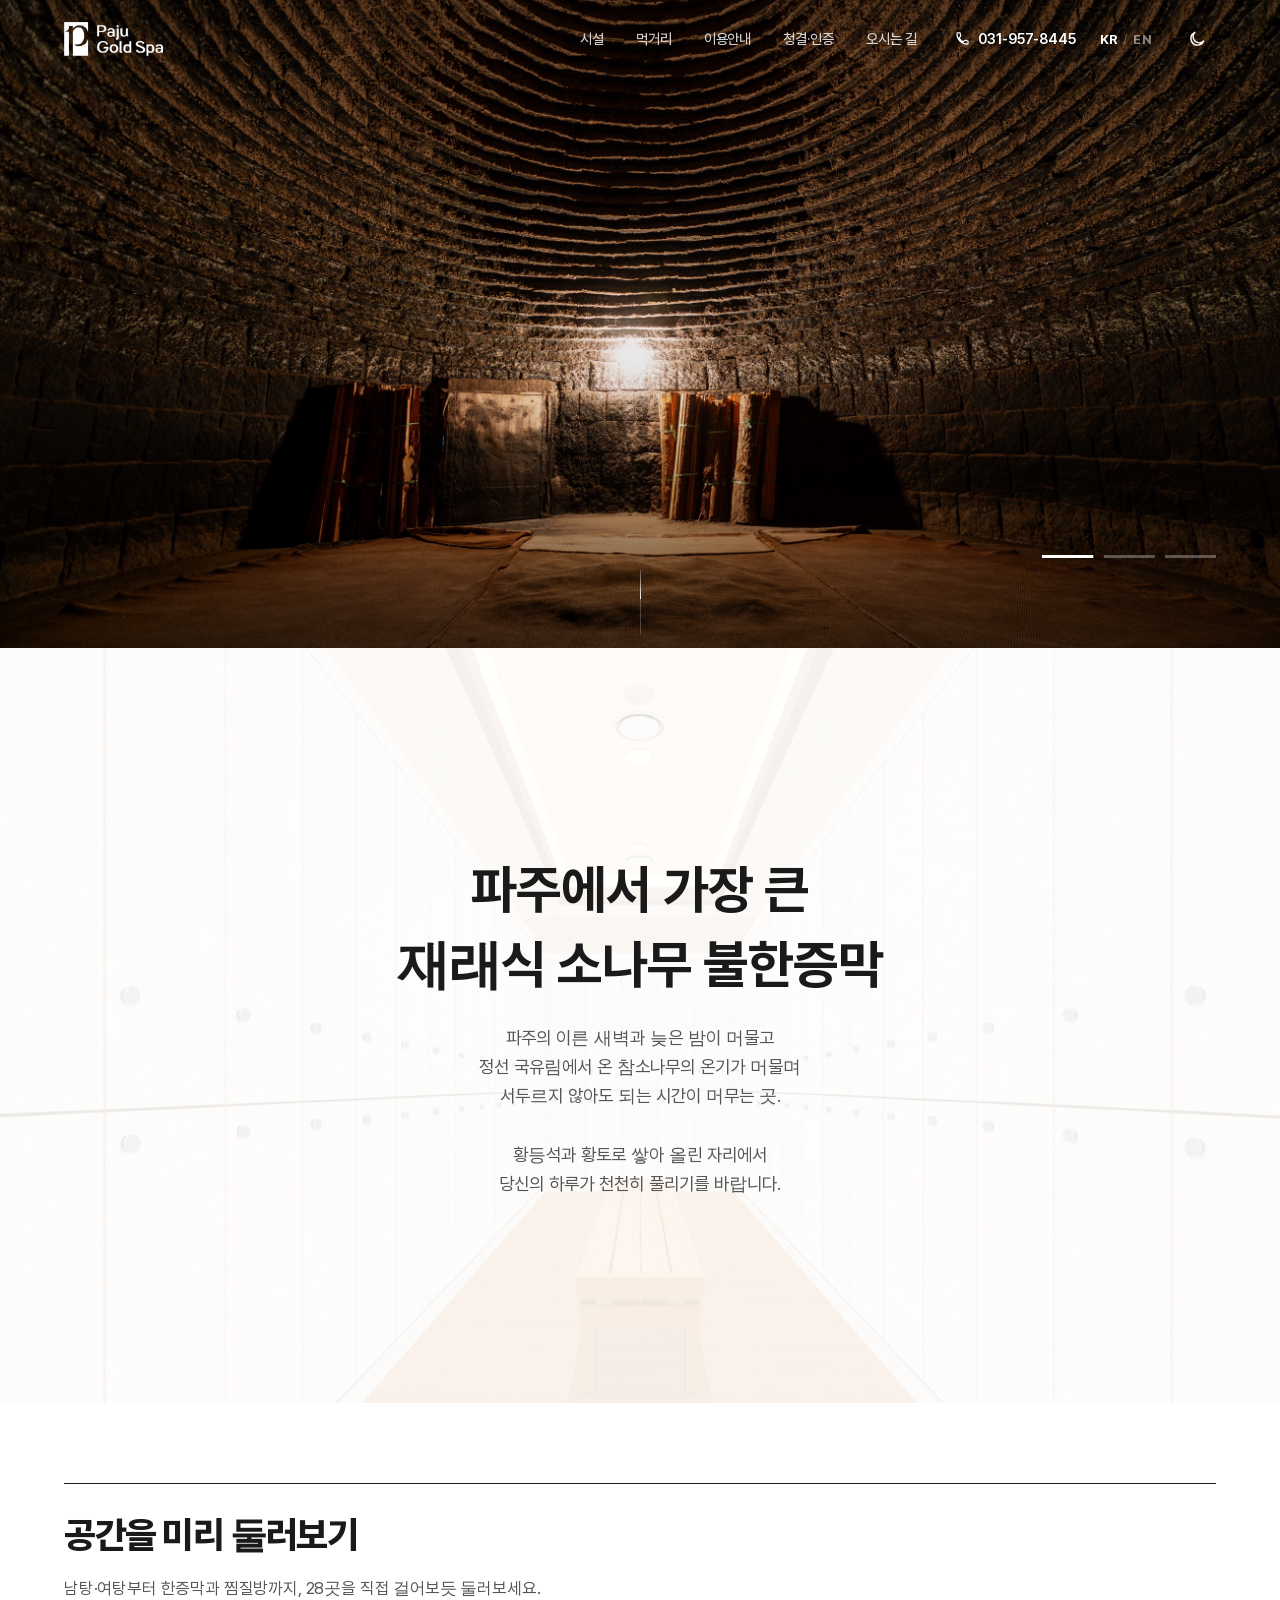
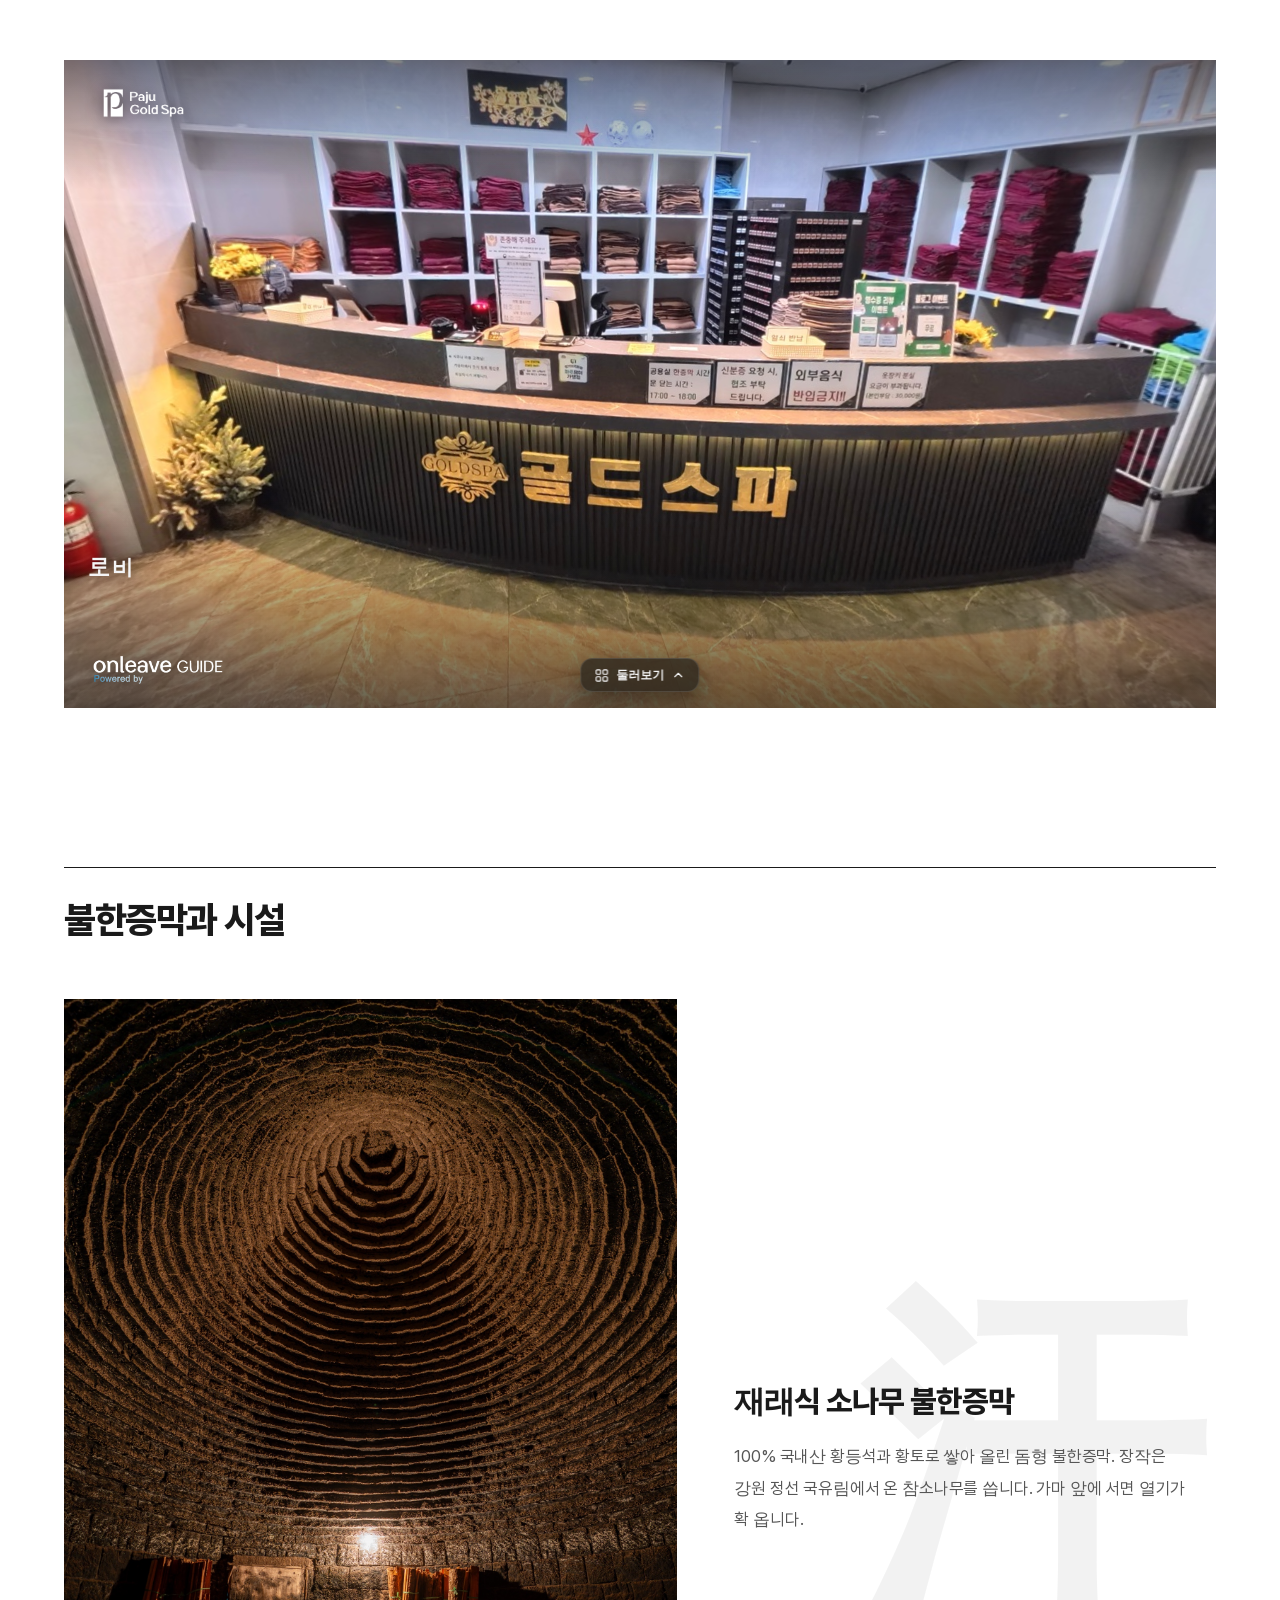
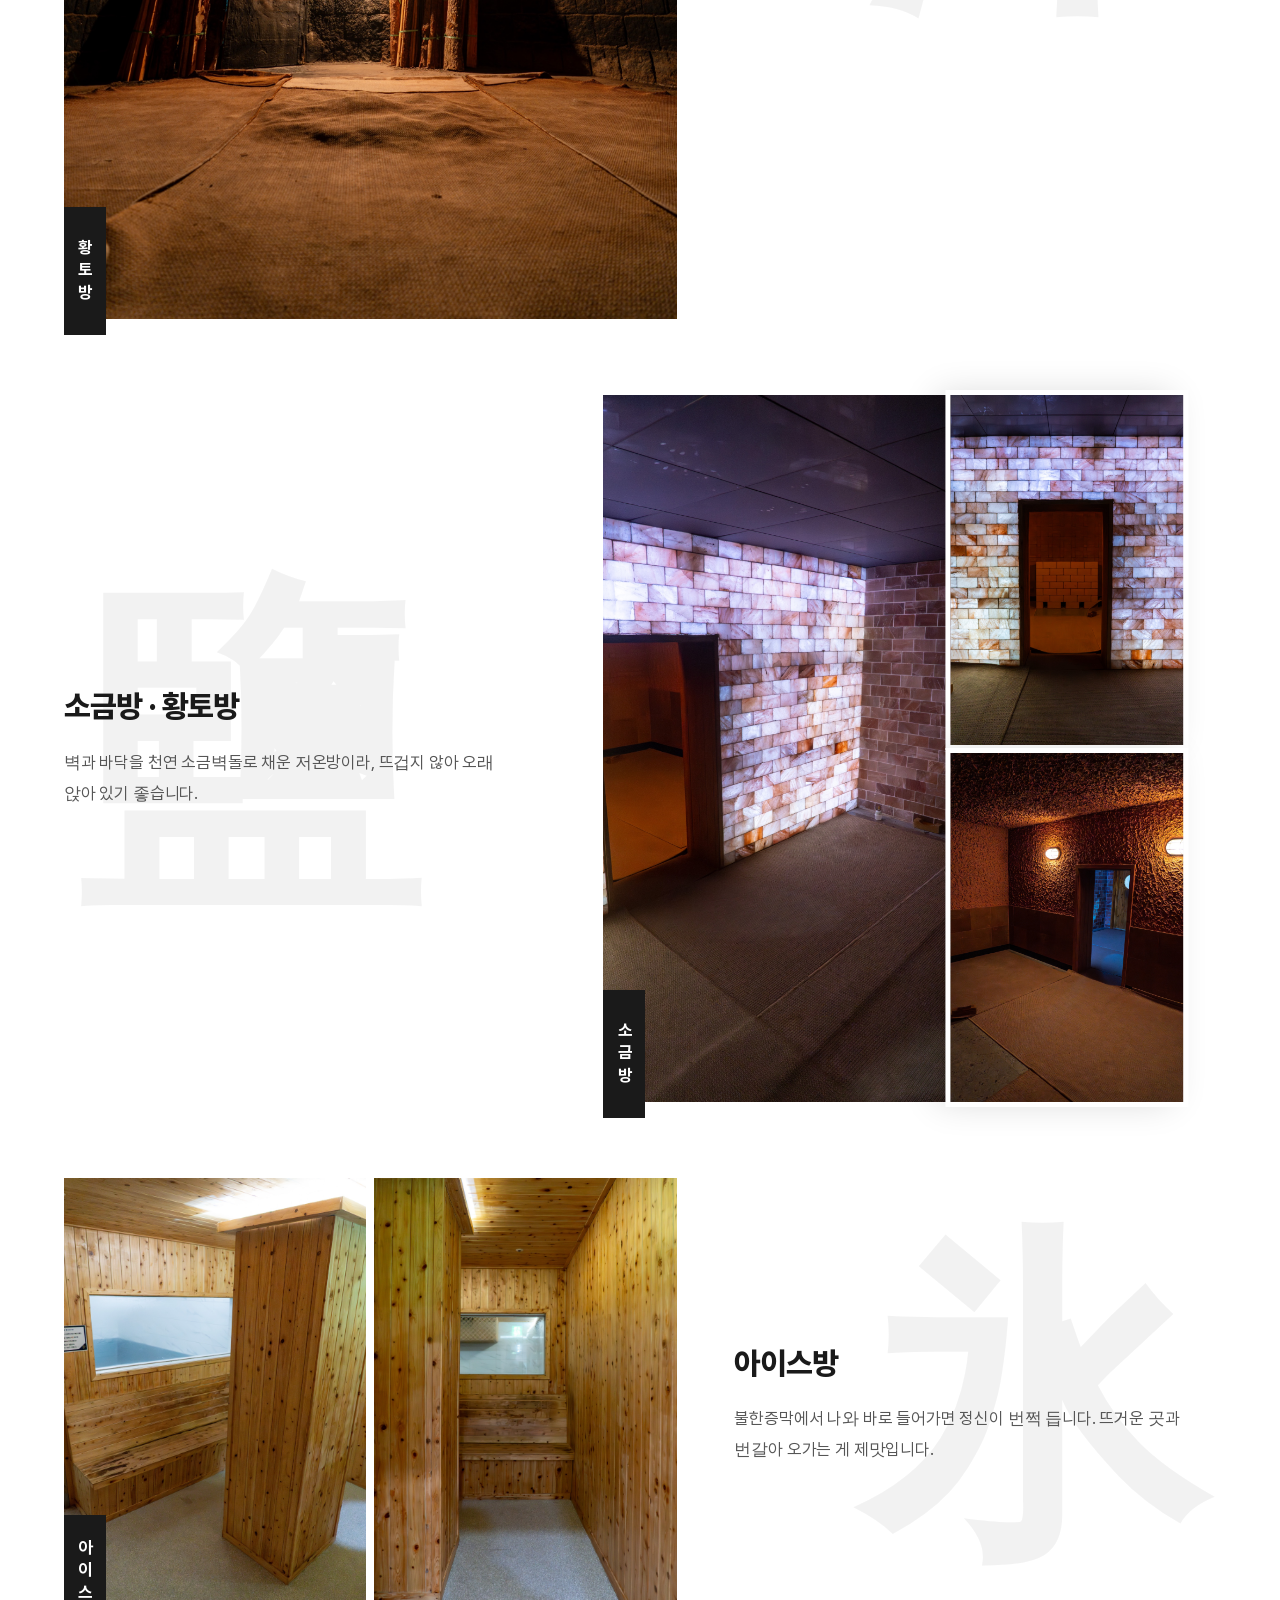
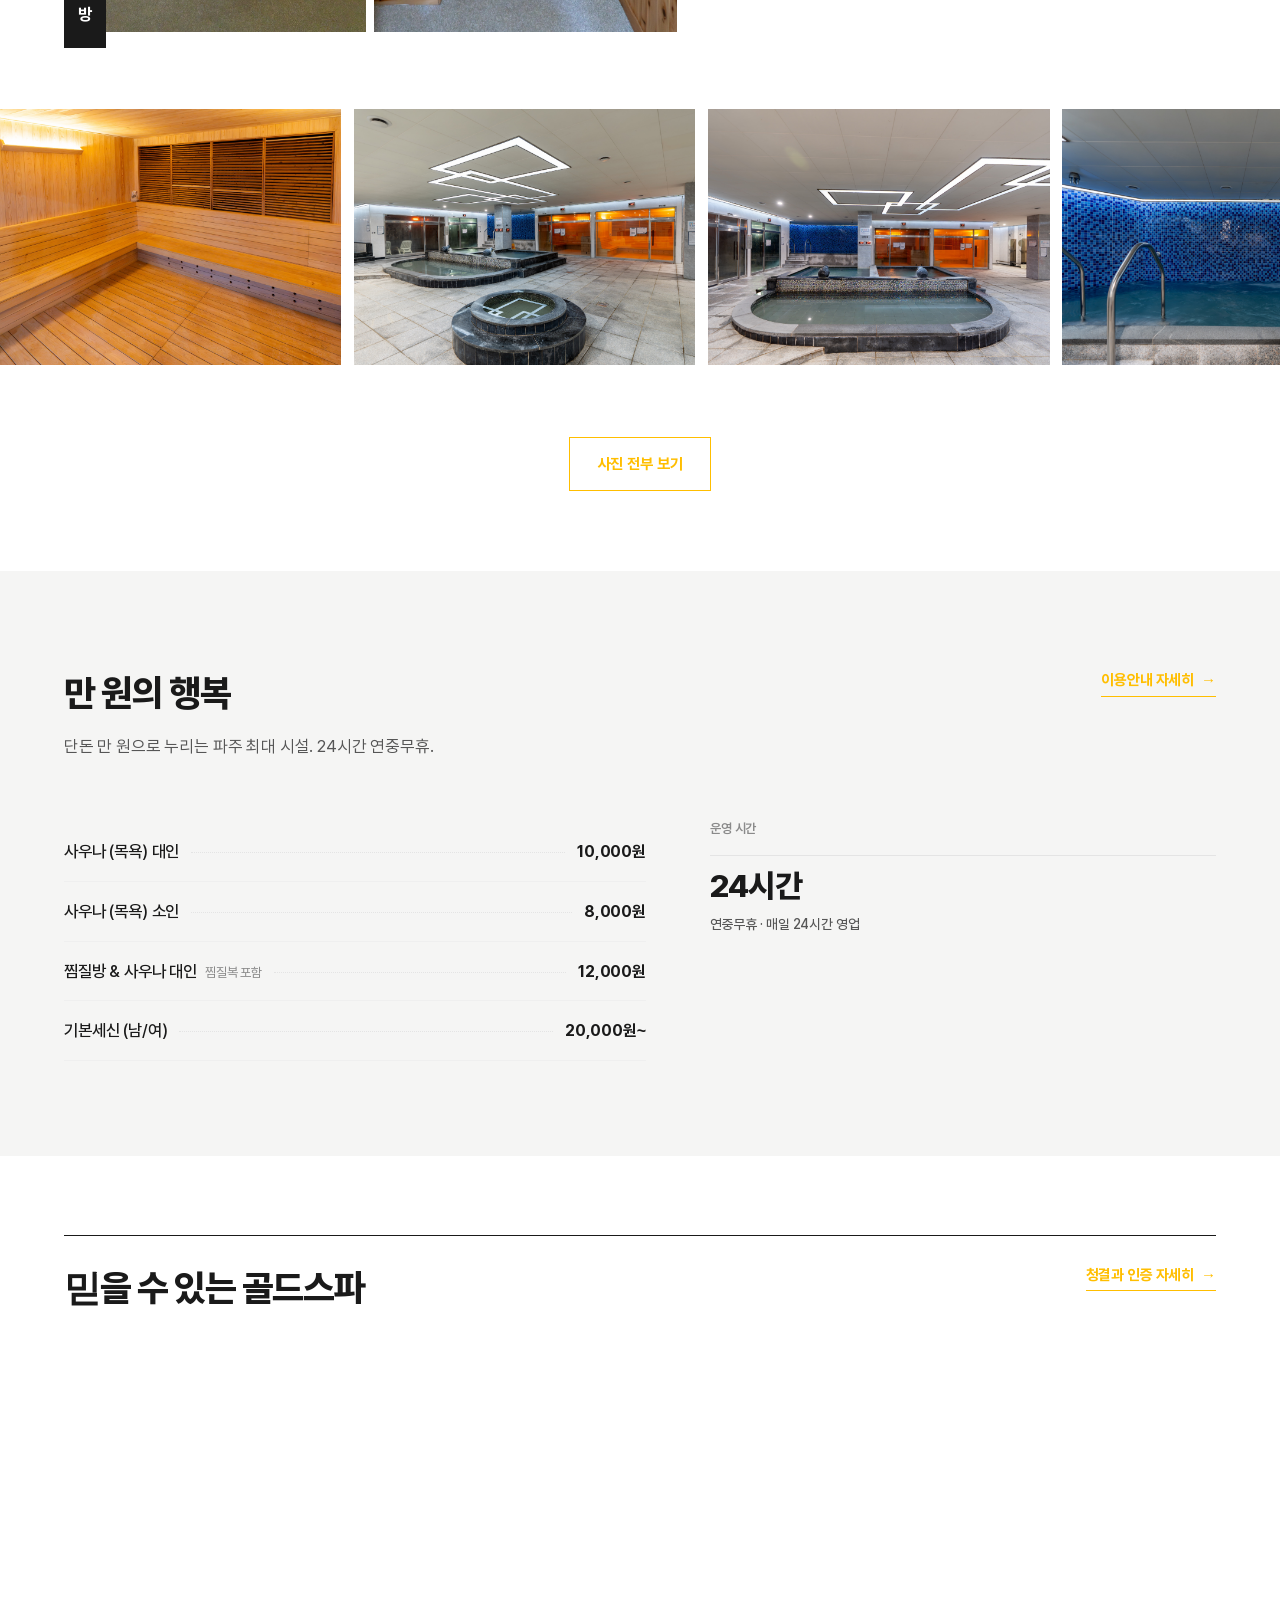
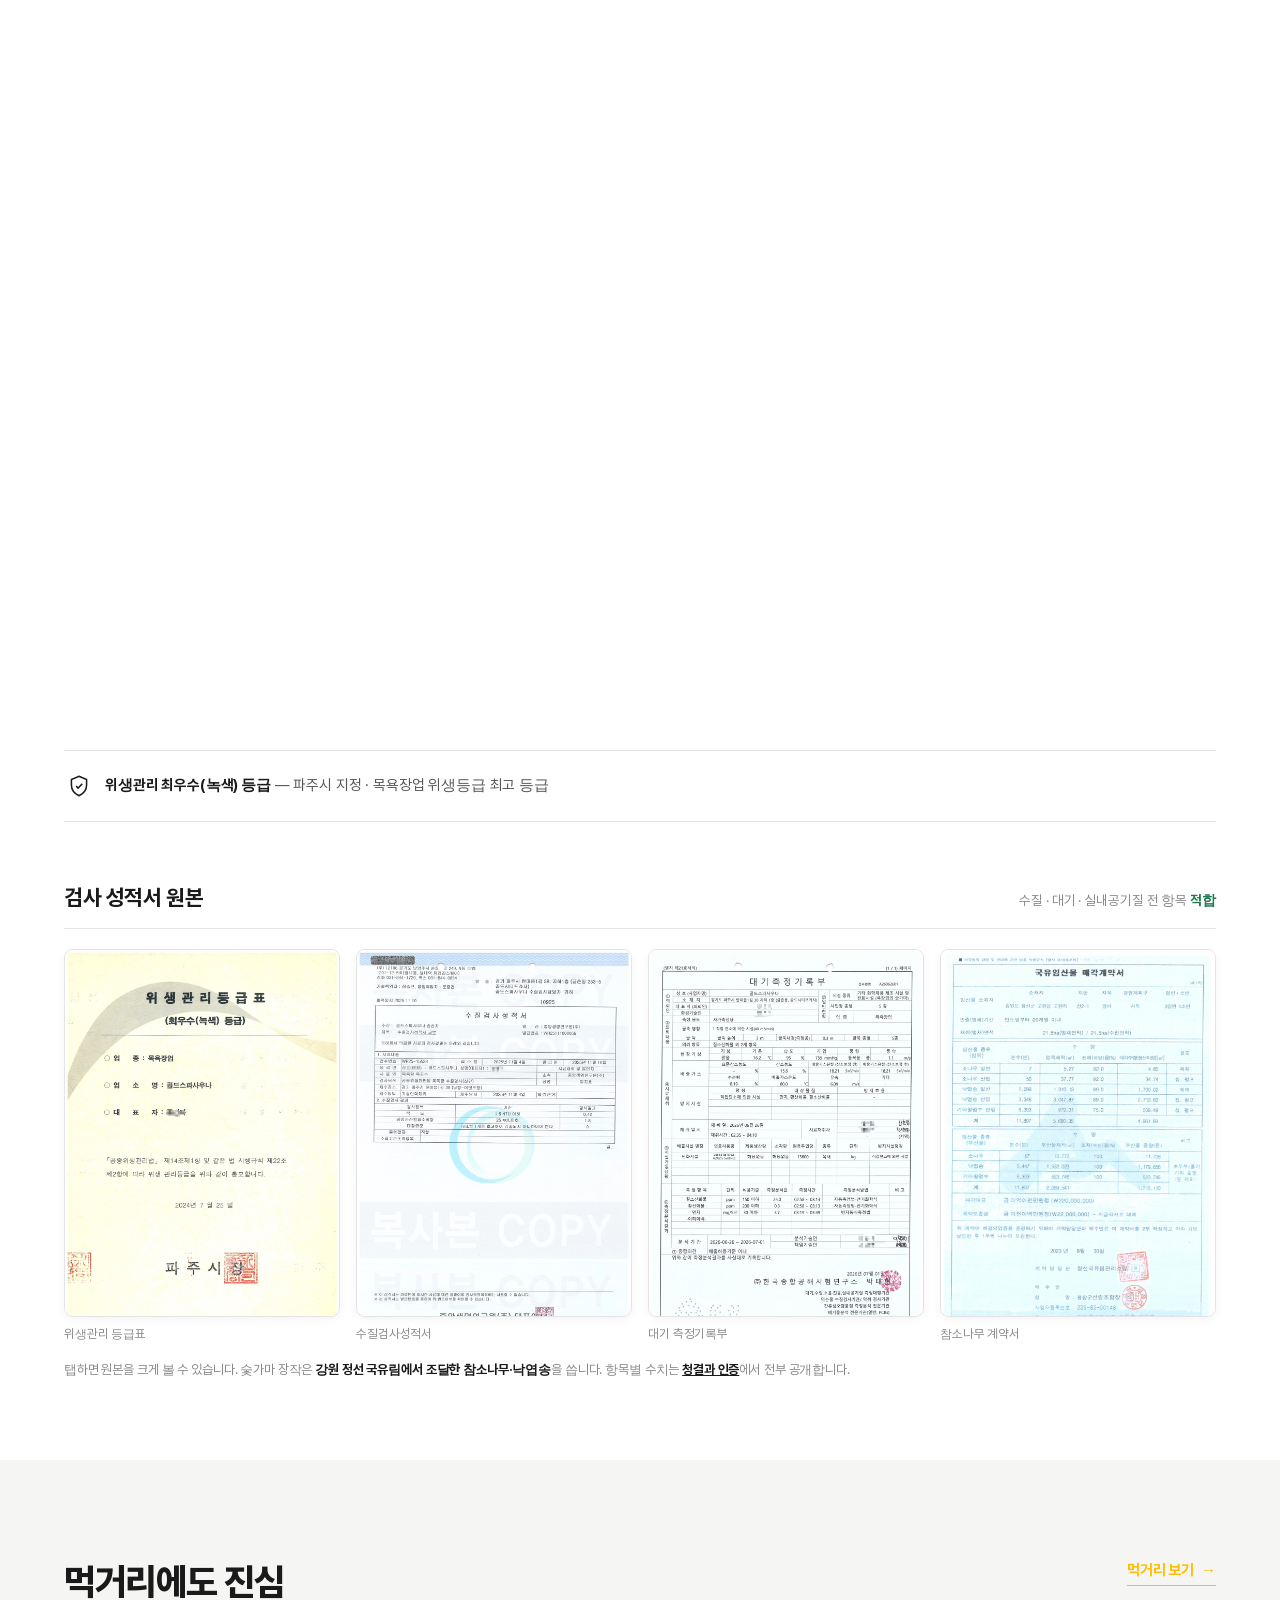
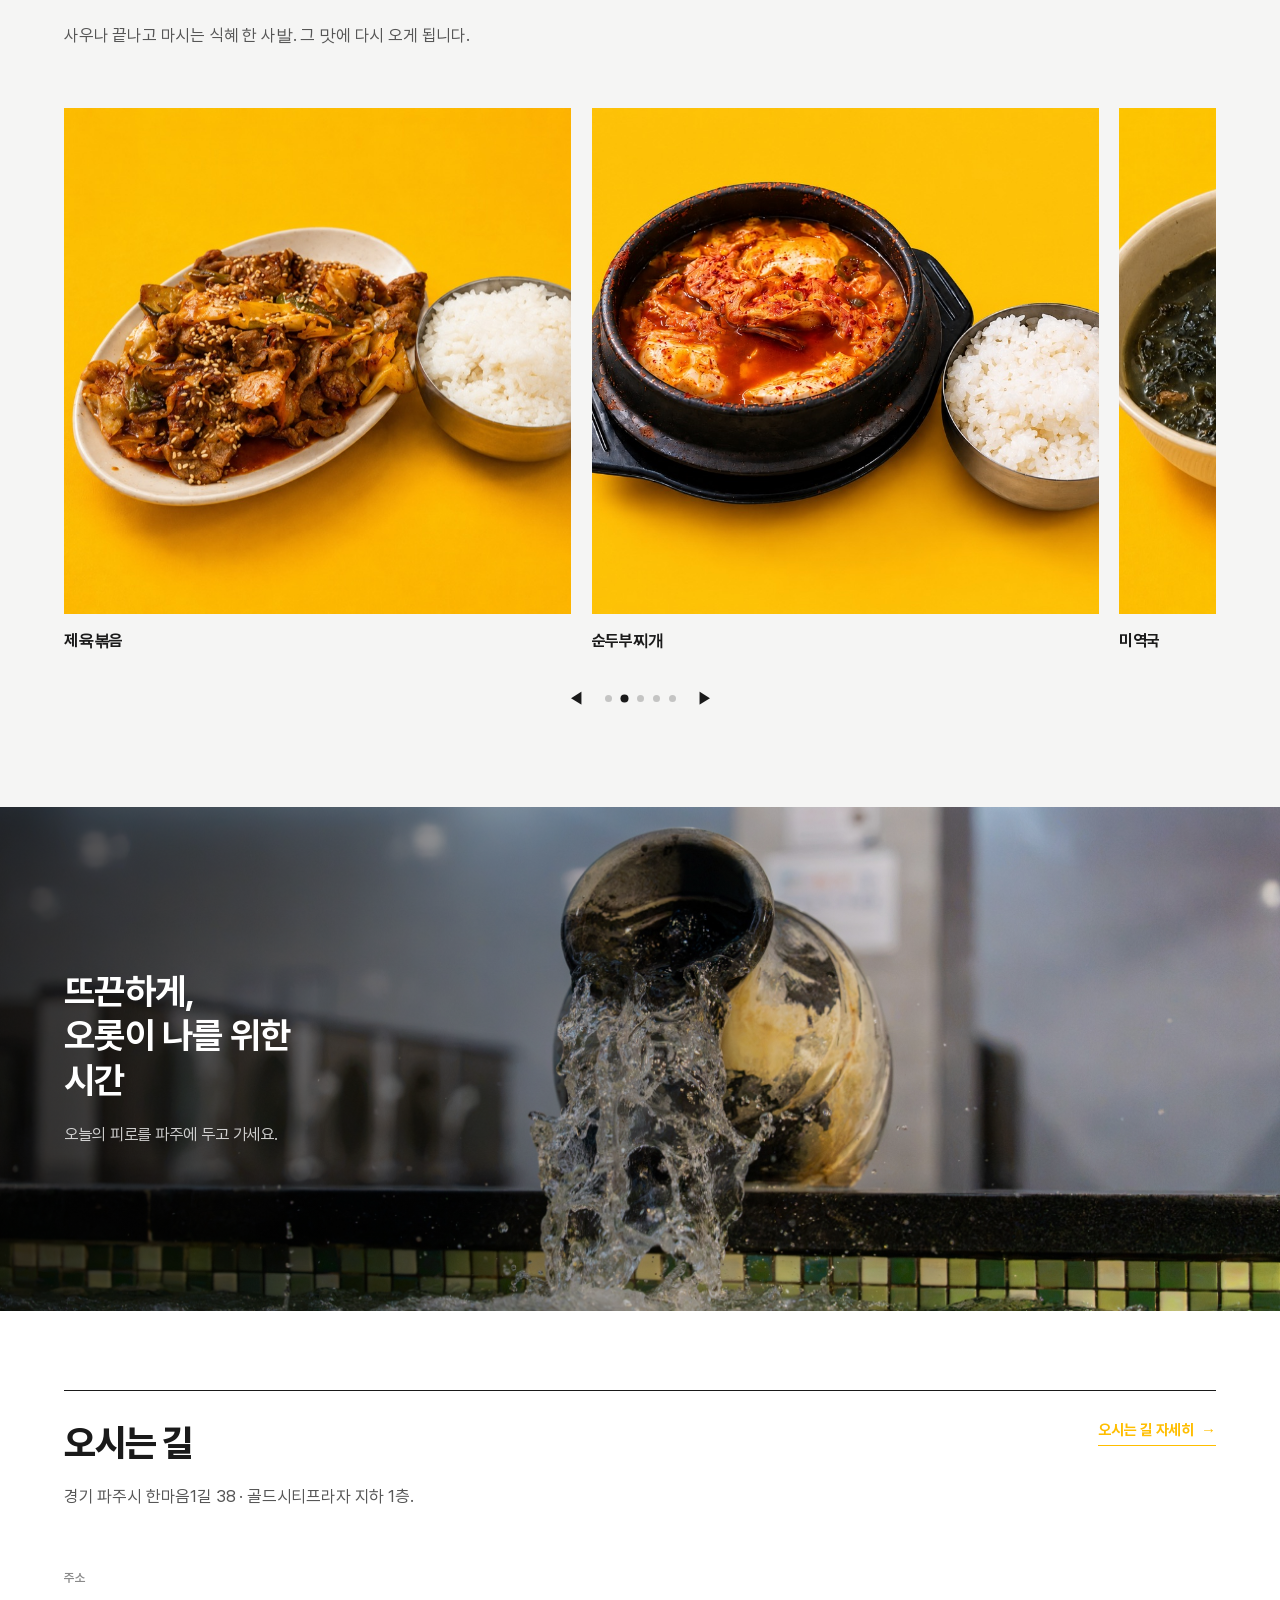
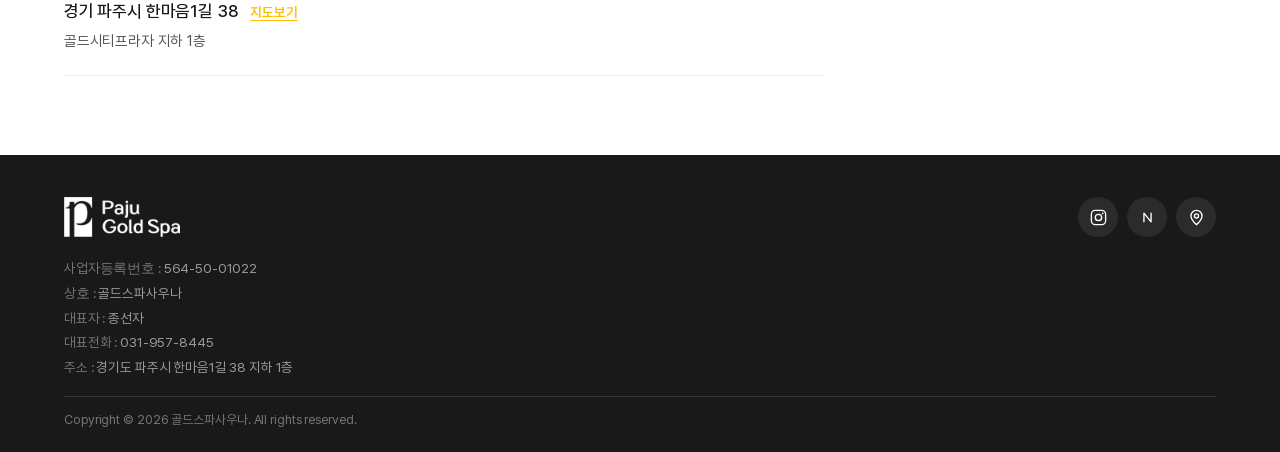
==== commit 66d39e60: "황토방 설명에 황등석 추가: 100% 국내산 황등석과 황토로 쌓아 올린 돔형 불한증막 EN: built entirely from domestic granite and loess. " ====
--- a/index.html
+++ b/index.html
@@ -201,7 +201,7 @@
         <span class="fac-hanja" aria-hidden="true">汗</span><div class="fac-media m4"><span class="fac-tag">황토방</span><img src="images/p001.jpg" loading="lazy" alt="황토 불한증막 — 파주 골드스파"><img src="images/p002.jpg" loading="lazy" alt="황토 불한증막 — 파주 골드스파"><img src="images/p005.jpg" loading="lazy" alt="황토 불한증막 — 파주 골드스파"><img src="images/p007.jpg" loading="lazy" alt="황토 불한증막 — 파주 골드스파"></div>
         <div class="fac-text">
           <h2>재래식 소나무 불한증막<em>Hwangto Kiln Sauna</em></h2>
-          <p>100% 국내산 황토로 쌓아 올린 돔형 불한증막. 장작은 강원 정선 국유림에서 온 참소나무를 씁니다. 가마 앞에 서면 열기가 확 옵니다.</p>
+          <p>100% 국내산 황등석과 황토로 쌓아 올린 돔형 불한증막. 장작은 강원 정선 국유림에서 온 참소나무를 씁니다. 가마 앞에 서면 열기가 확 옵니다.</p>
         </div>
       </article>
       <article class="fac-block">
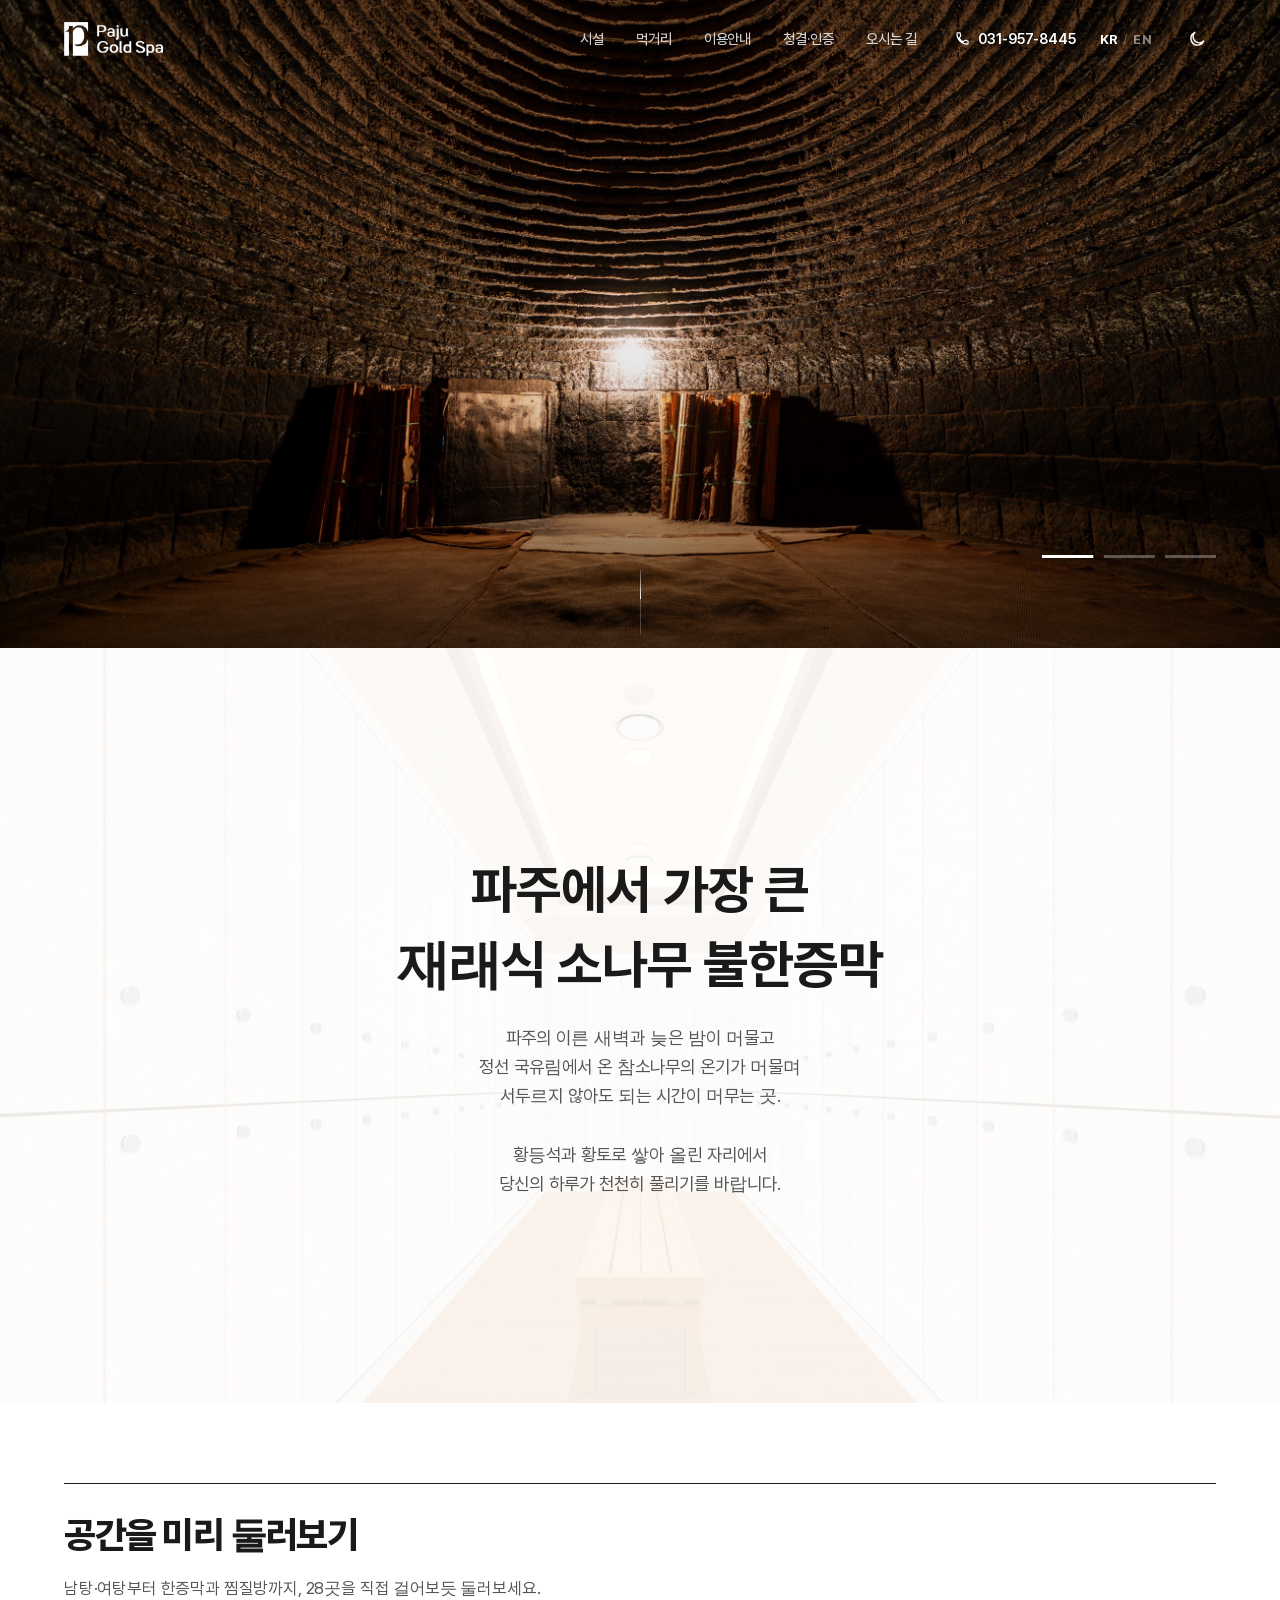
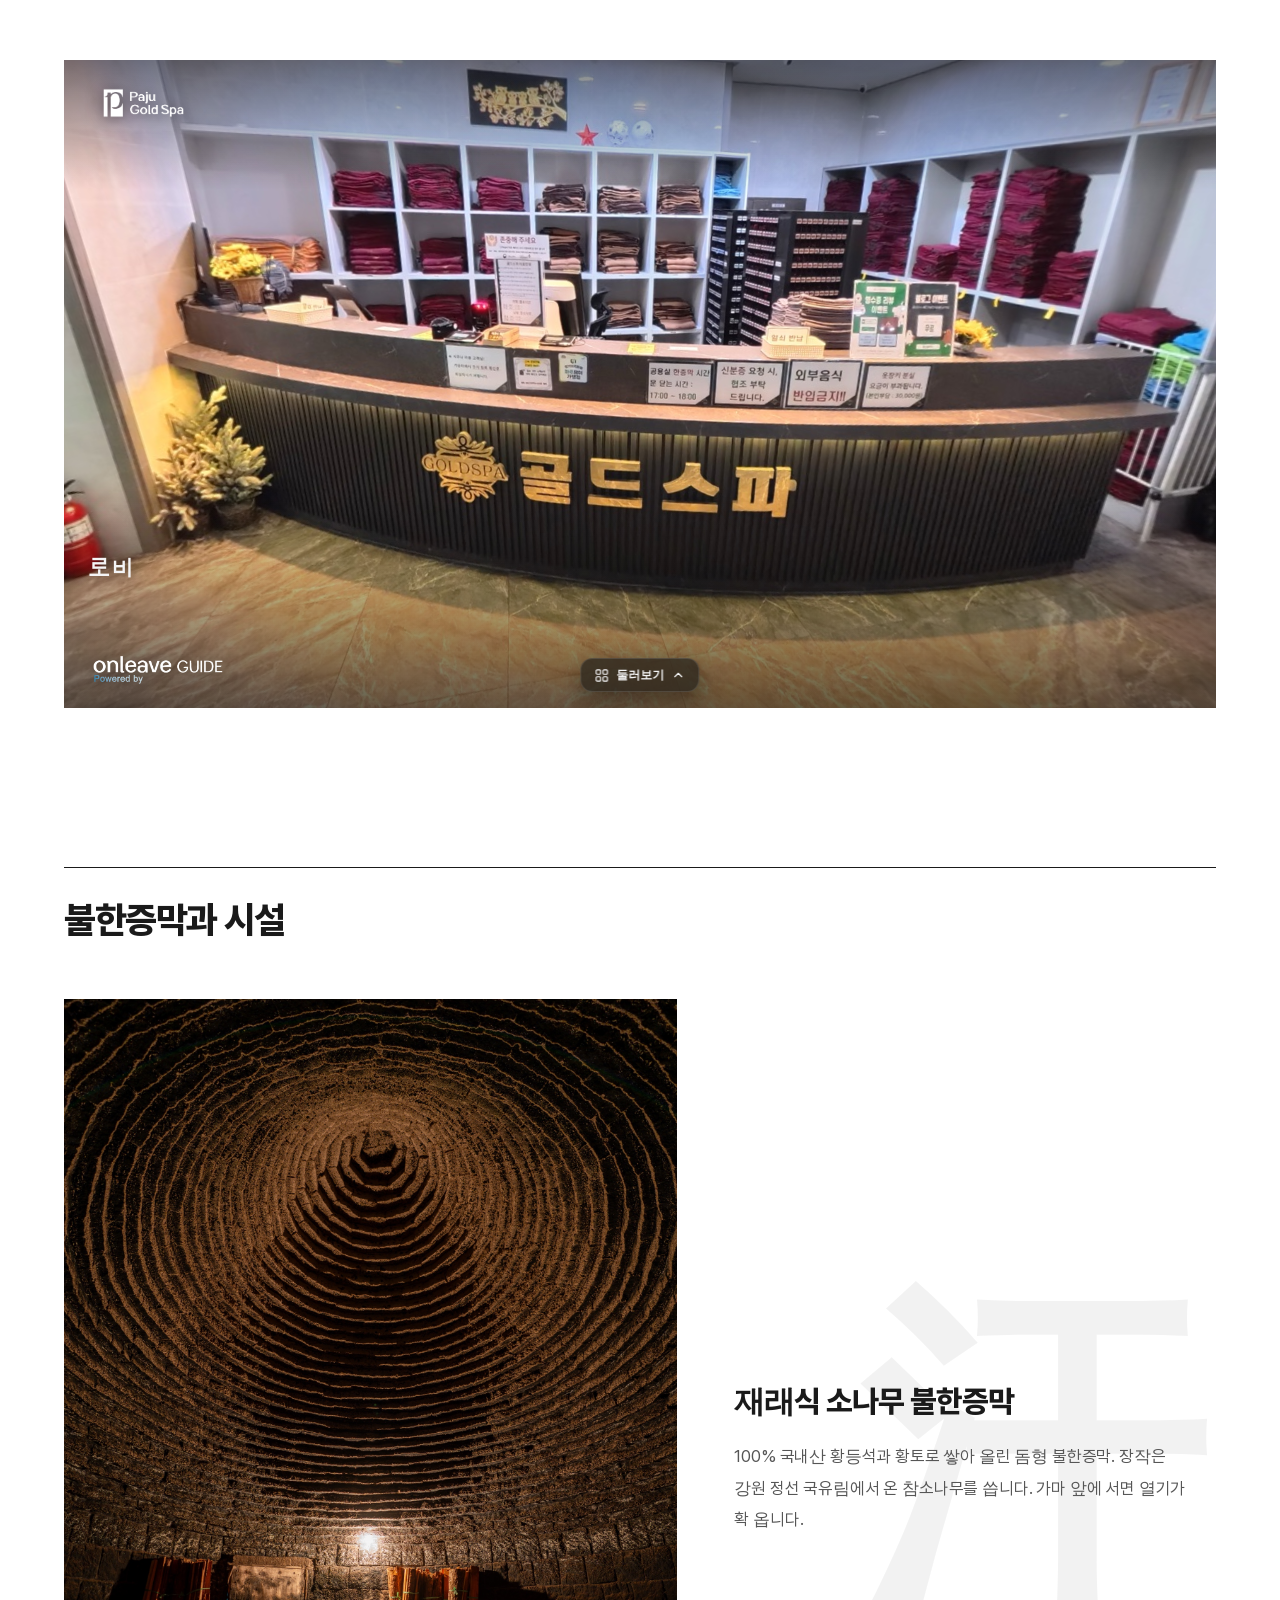
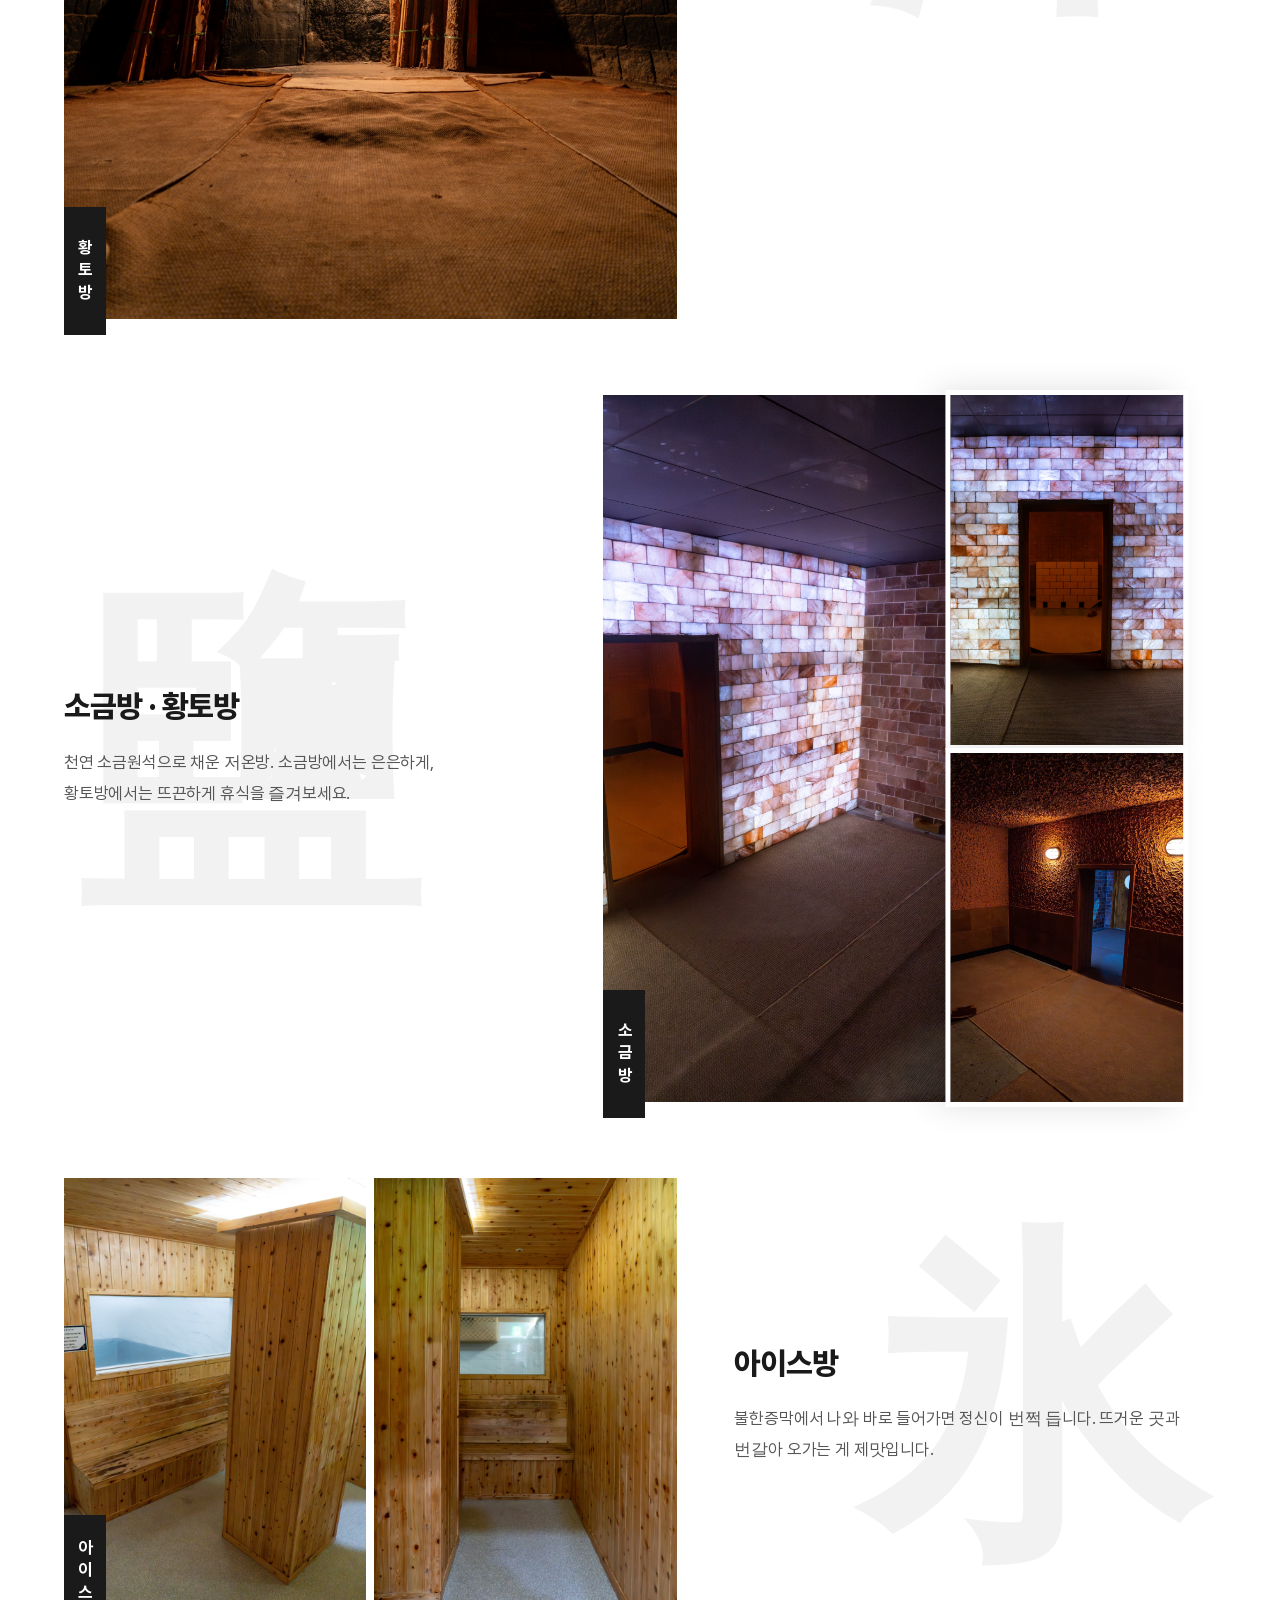
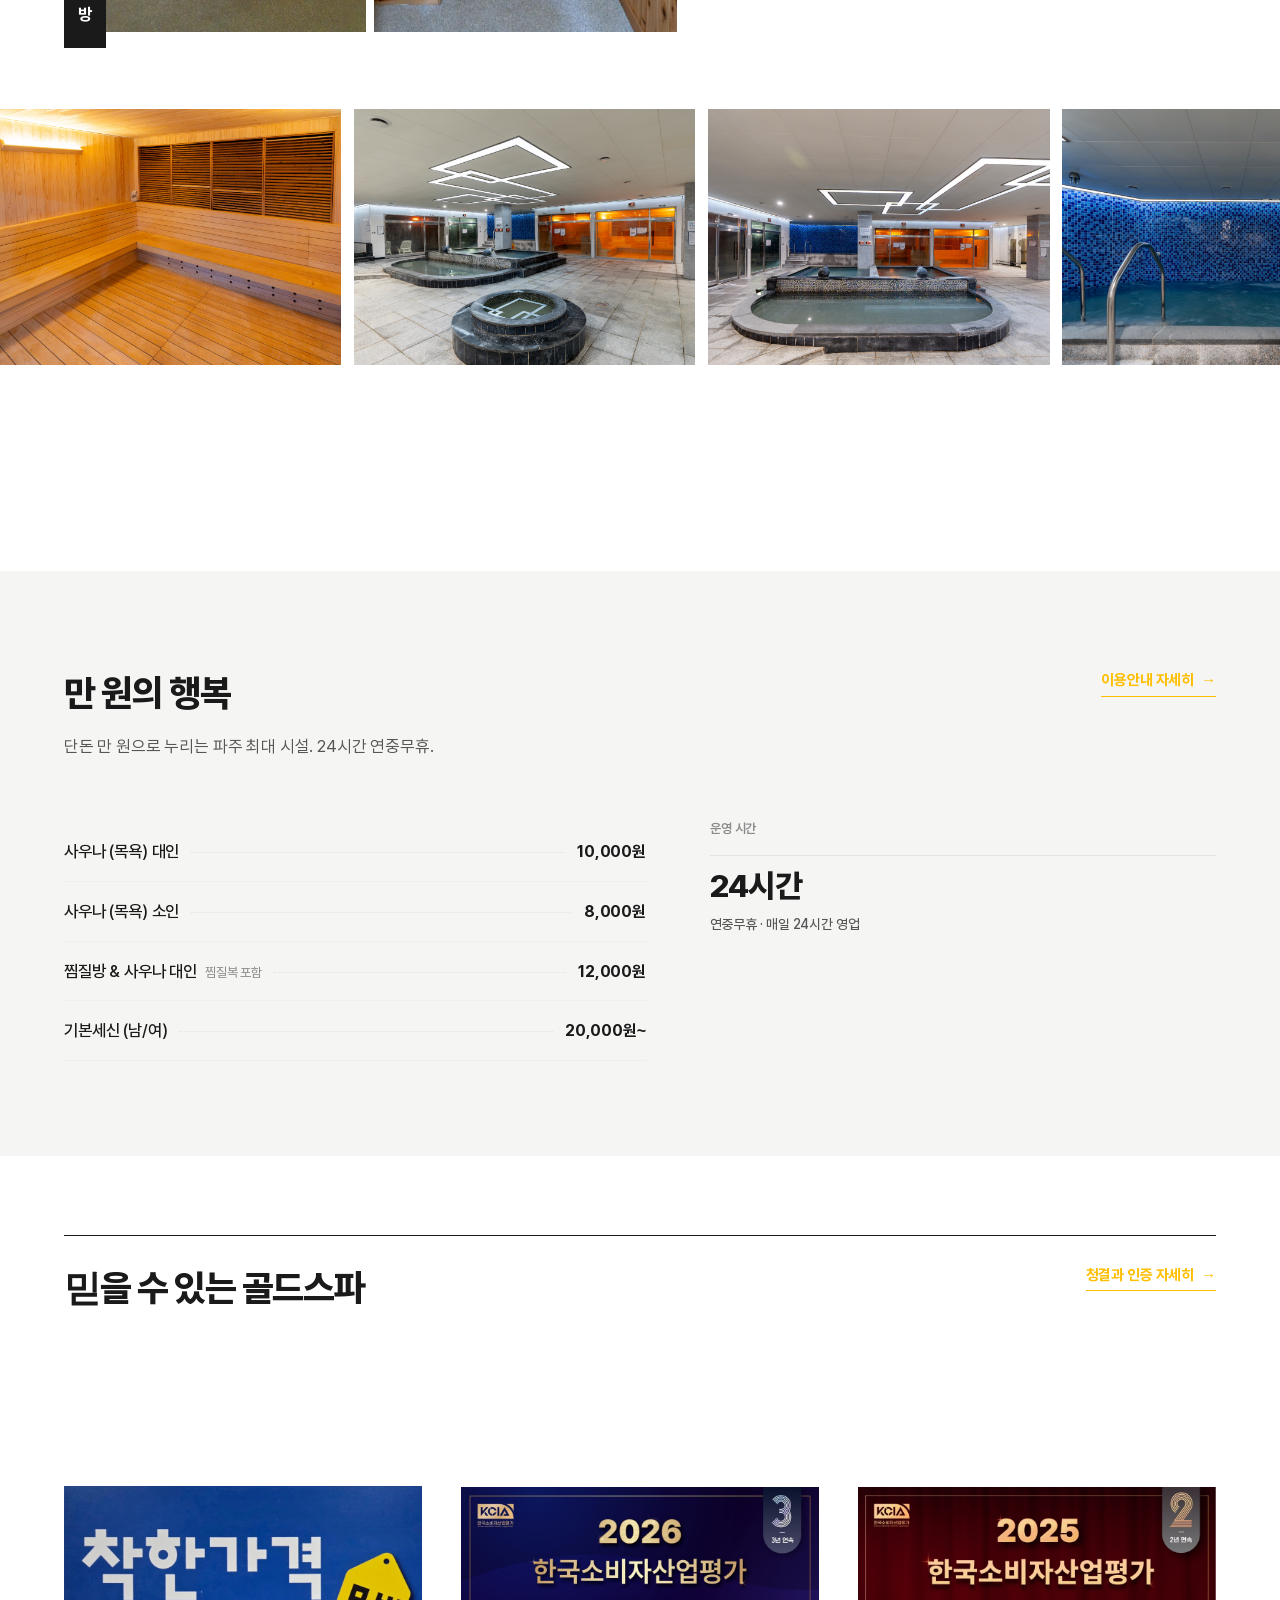
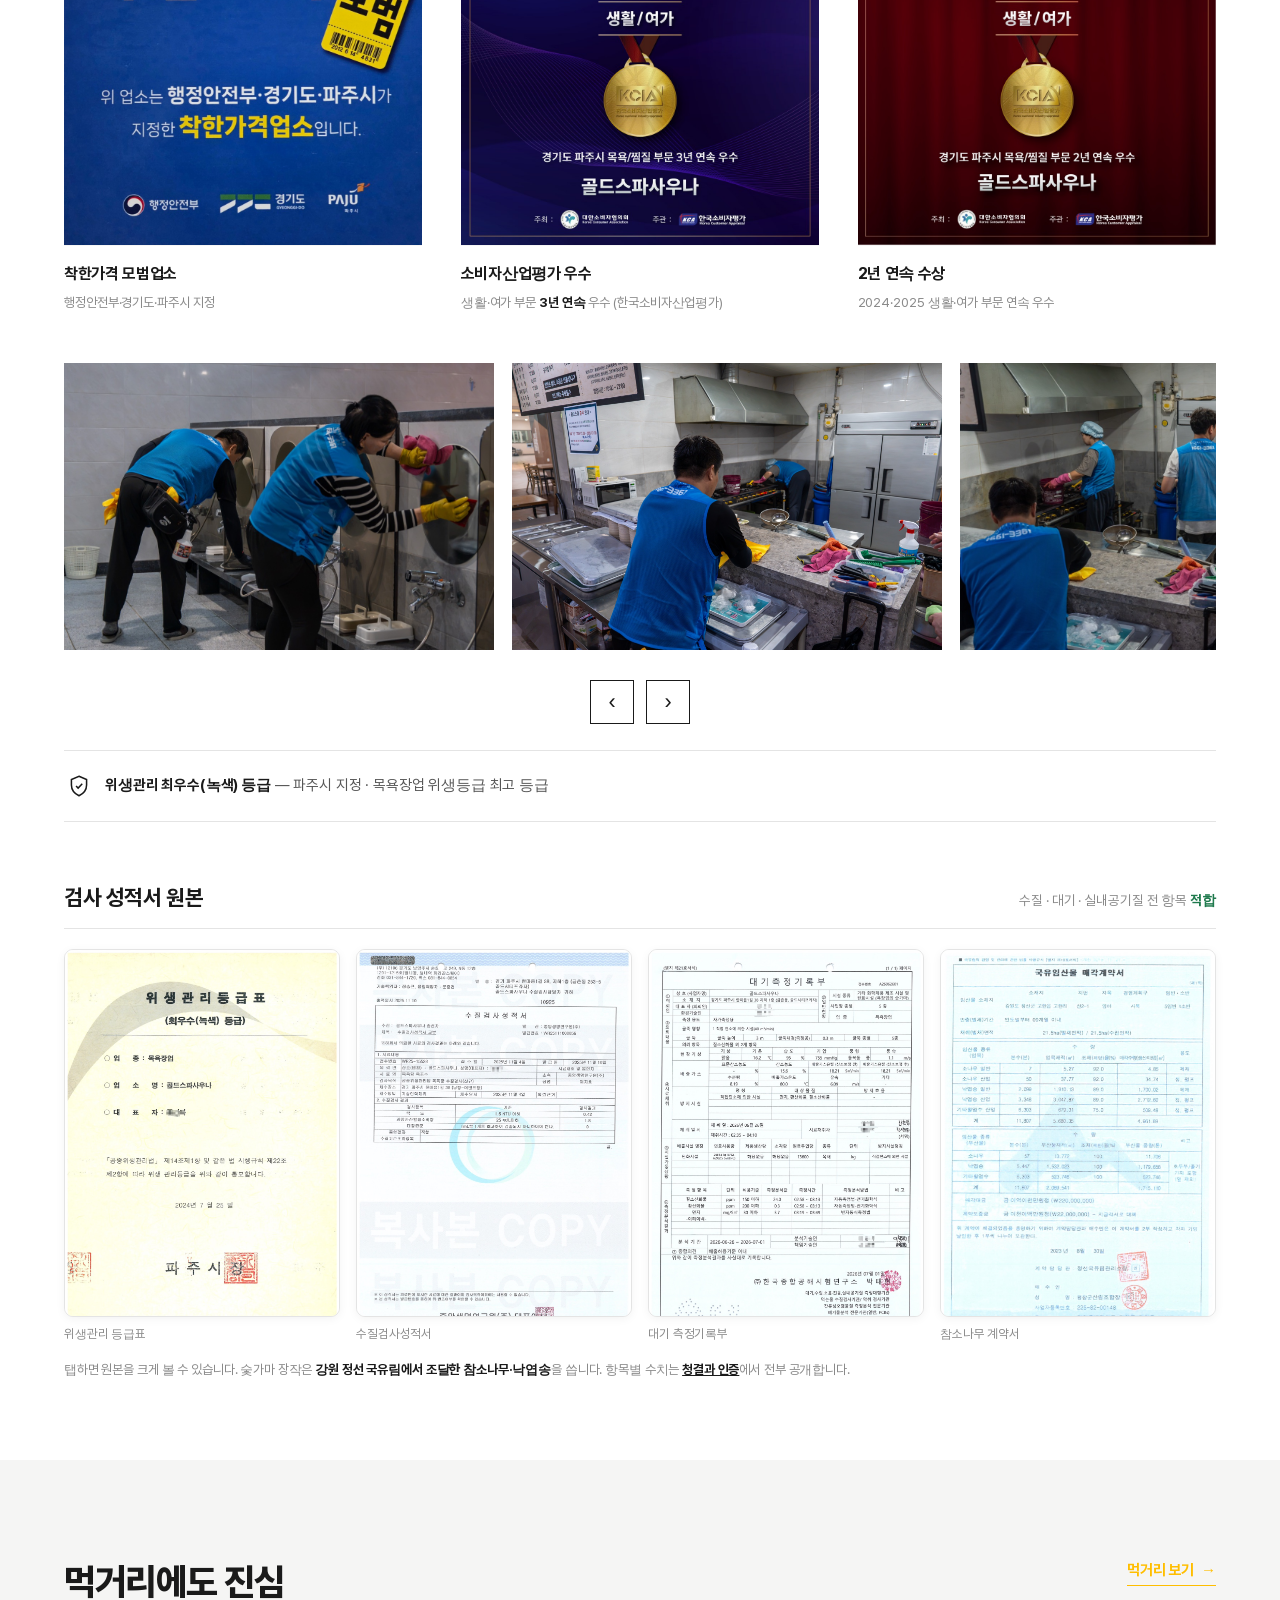
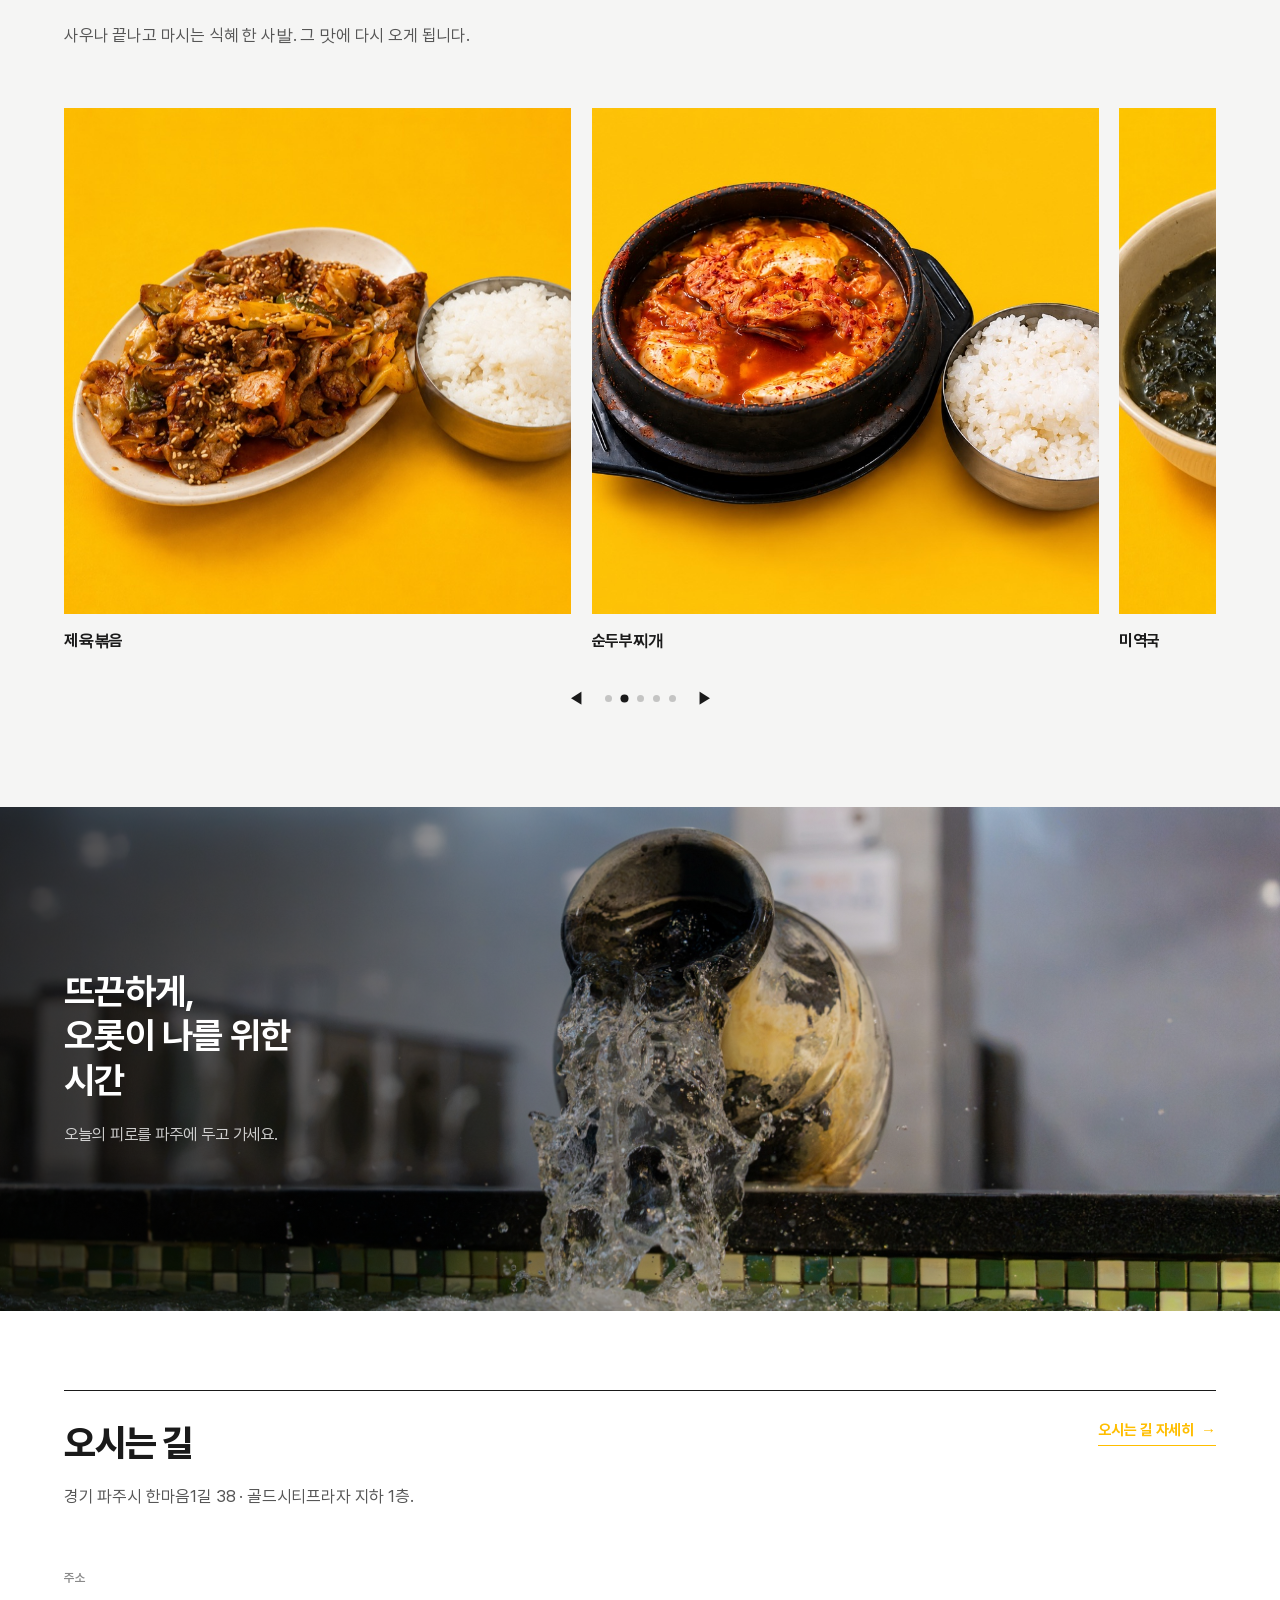
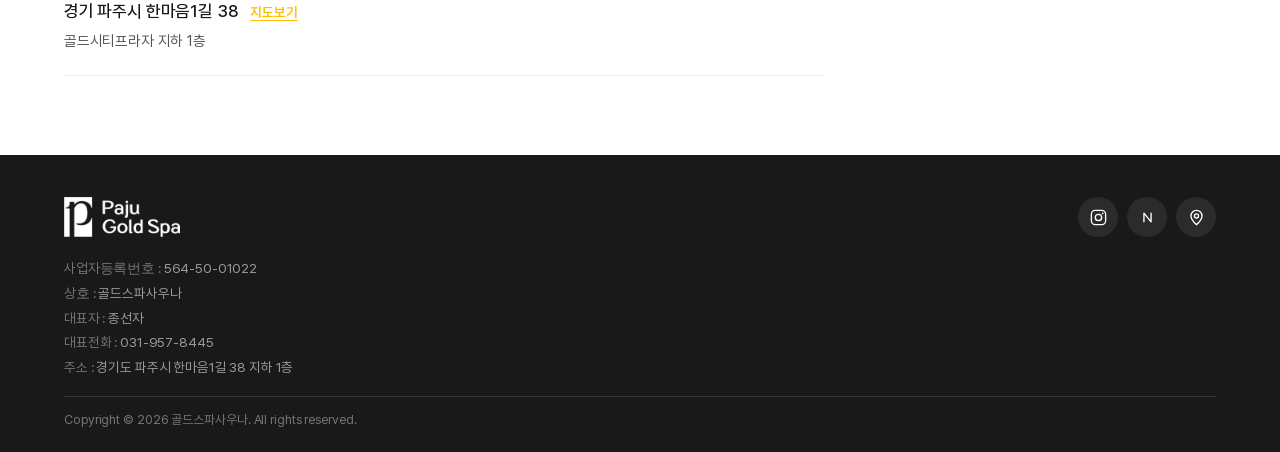
==== commit f2a63ec6: "소금방·황토방 설명 수정: 천연 소금원석 저온방 · 소금방/황토방 각각의 휴식 EN: natural rock salt low-temp room; unwind in salt room" ====
--- a/index.html
+++ b/index.html
@@ -208,7 +208,7 @@
         <span class="fac-hanja" aria-hidden="true">鹽</span><div class="fac-media"><span class="fac-tag">소금방</span><img src="images/p057.jpg" loading="lazy" alt="소금방 · 황토방 — 파주 골드스파"><img src="images/p058.jpg" loading="lazy" alt="소금방 · 황토방 — 파주 골드스파"><img src="images/p059.jpg" loading="lazy" alt="소금방 · 황토방 — 파주 골드스파"></div>
         <div class="fac-text">
           <h2>소금방 · 황토방<em>Salt Room & Hwangto Room</em></h2>
-          <p>벽과 바닥을 천연 소금벽돌로 채운 저온방이라, 뜨겁지 않아 오래 앉아 있기 좋습니다.</p>
+          <p>천연 소금원석으로 채운 저온방. 소금방에서는 은은하게, 황토방에서는 뜨끈하게 휴식을 즐겨보세요.</p>
         </div>
       </article>
       <article class="fac-block">
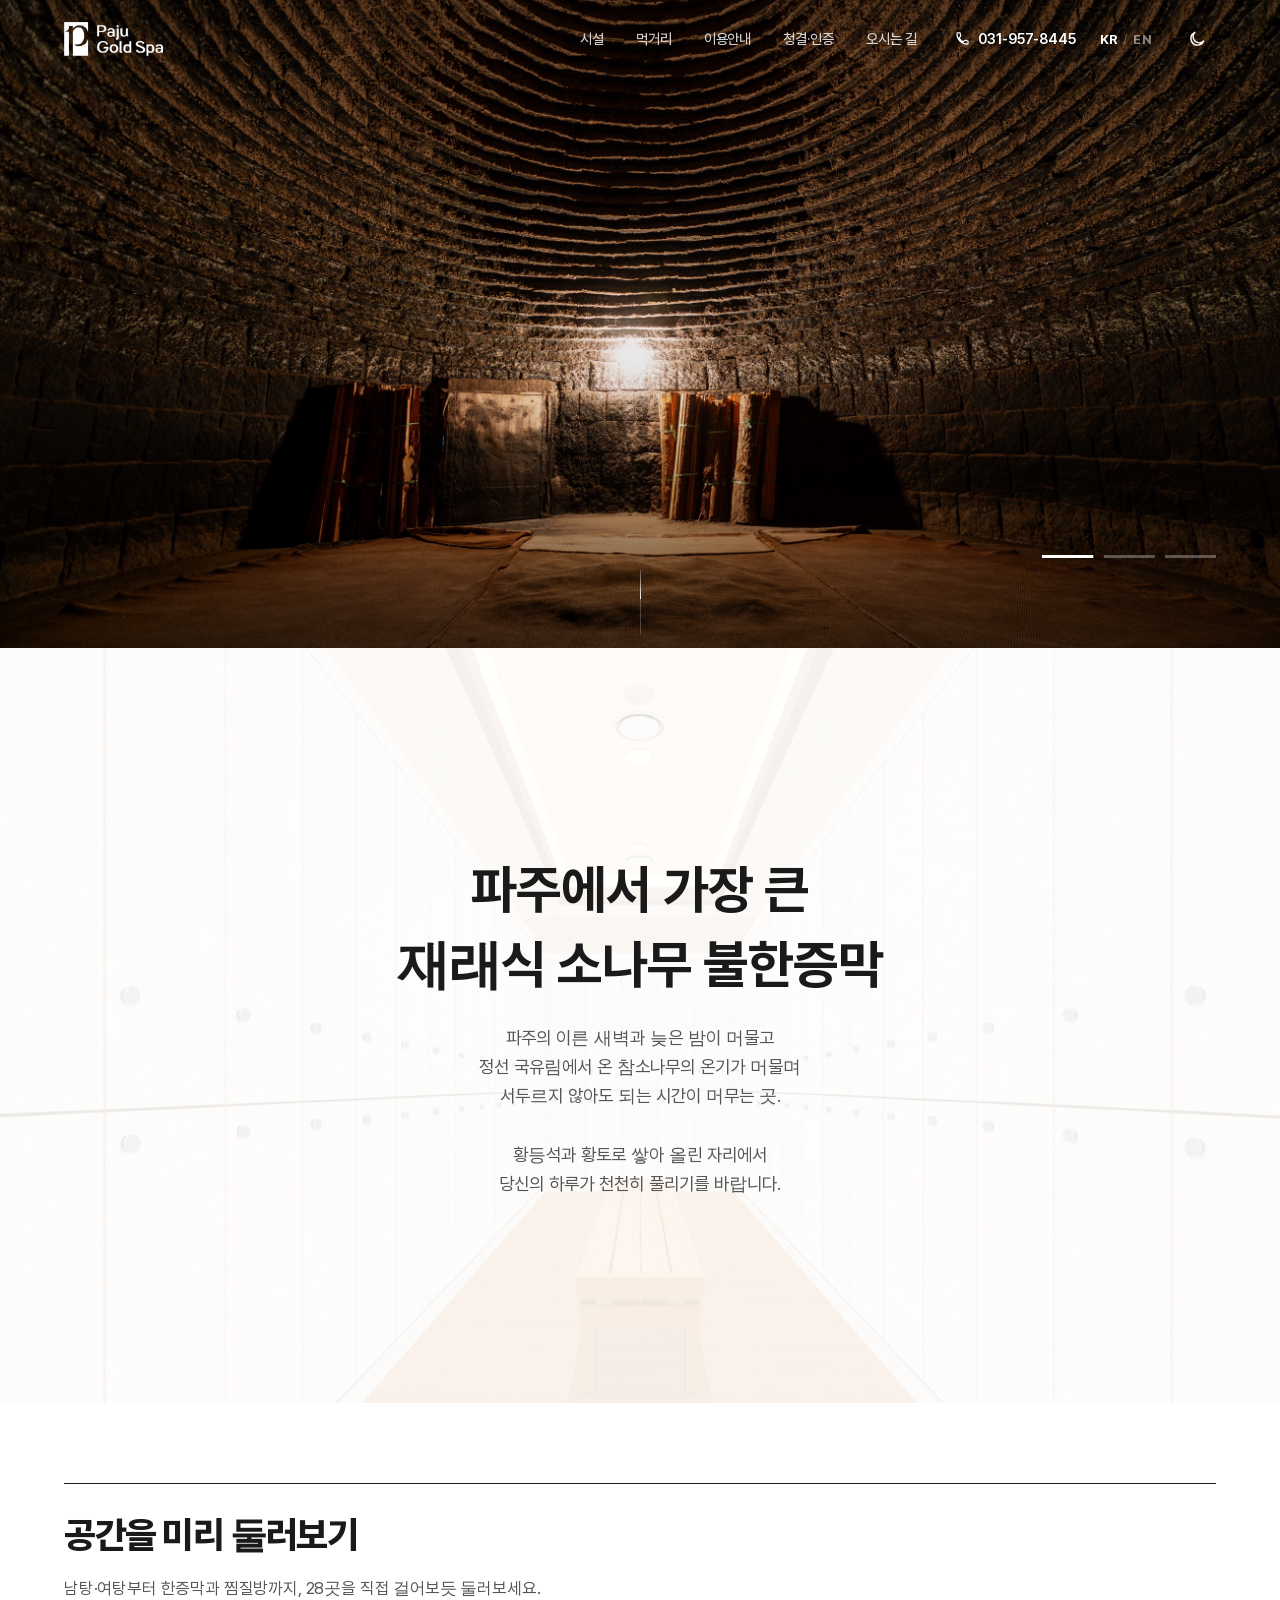
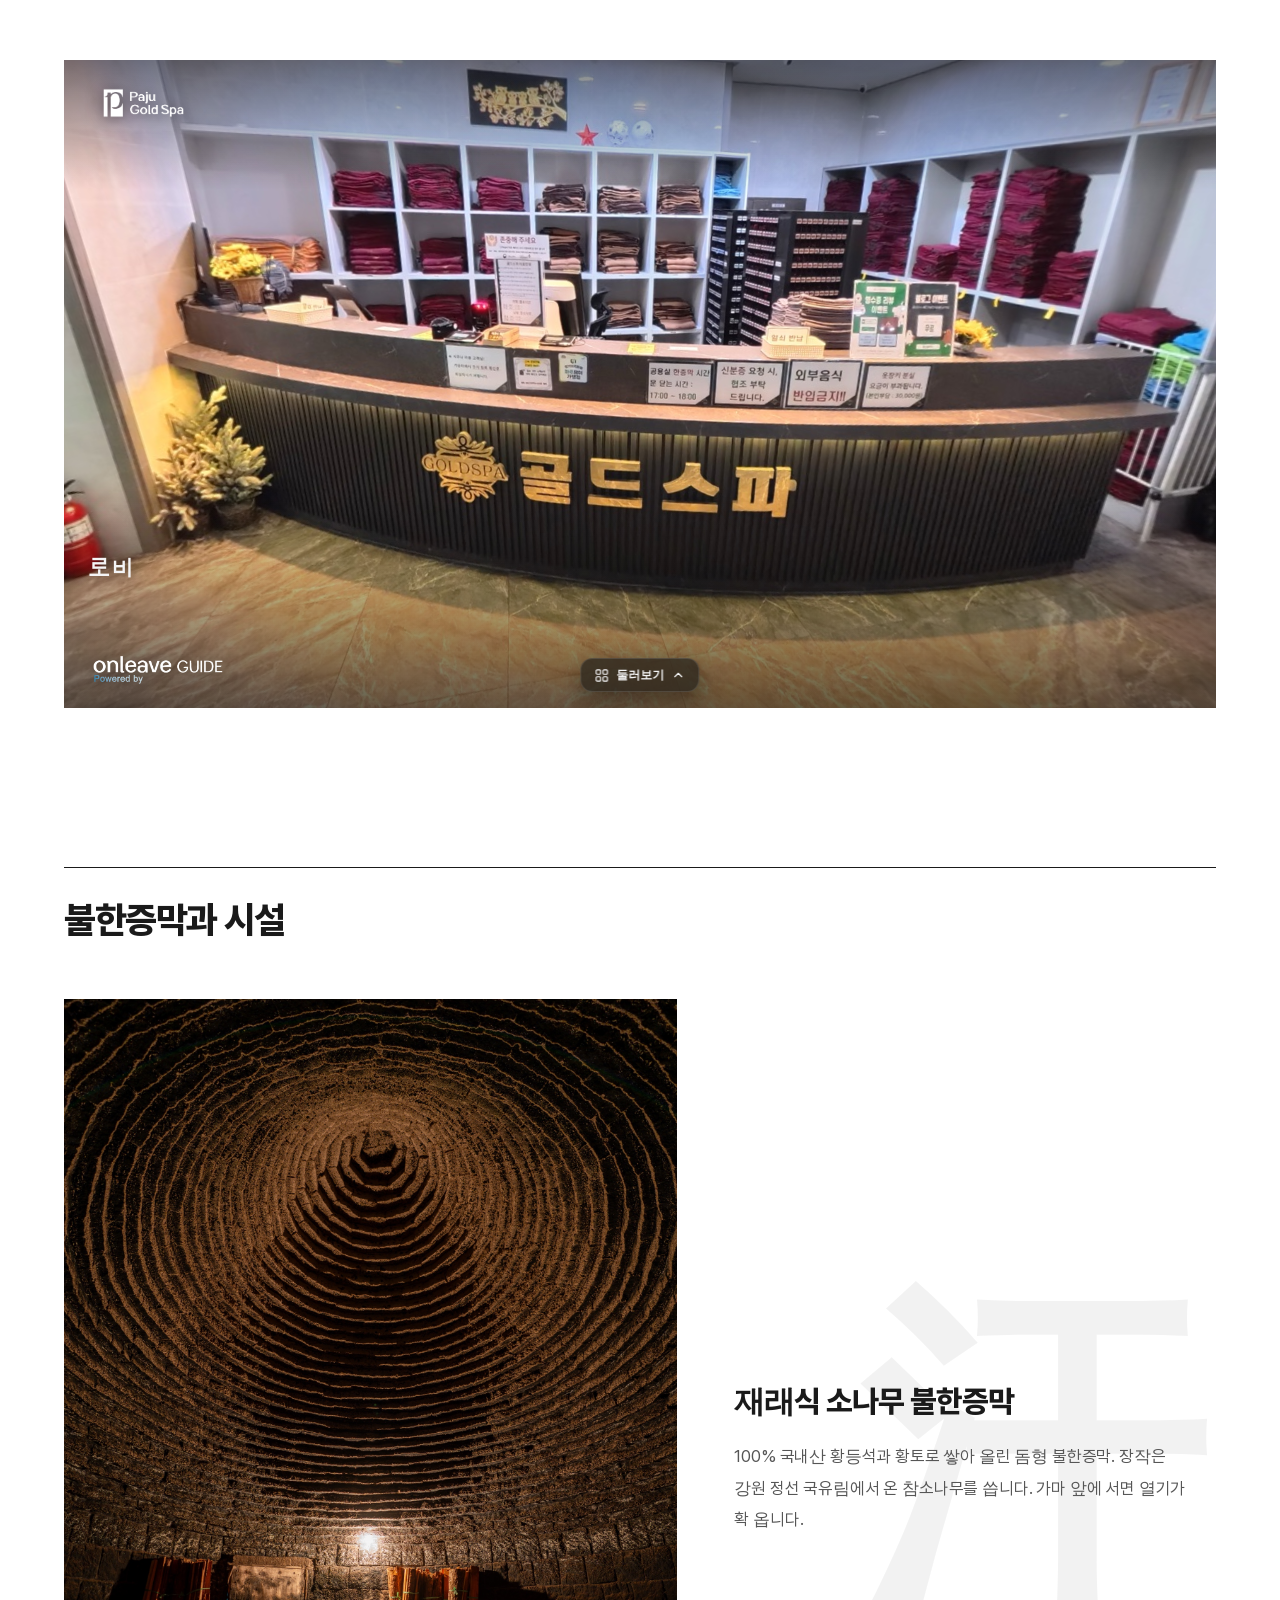
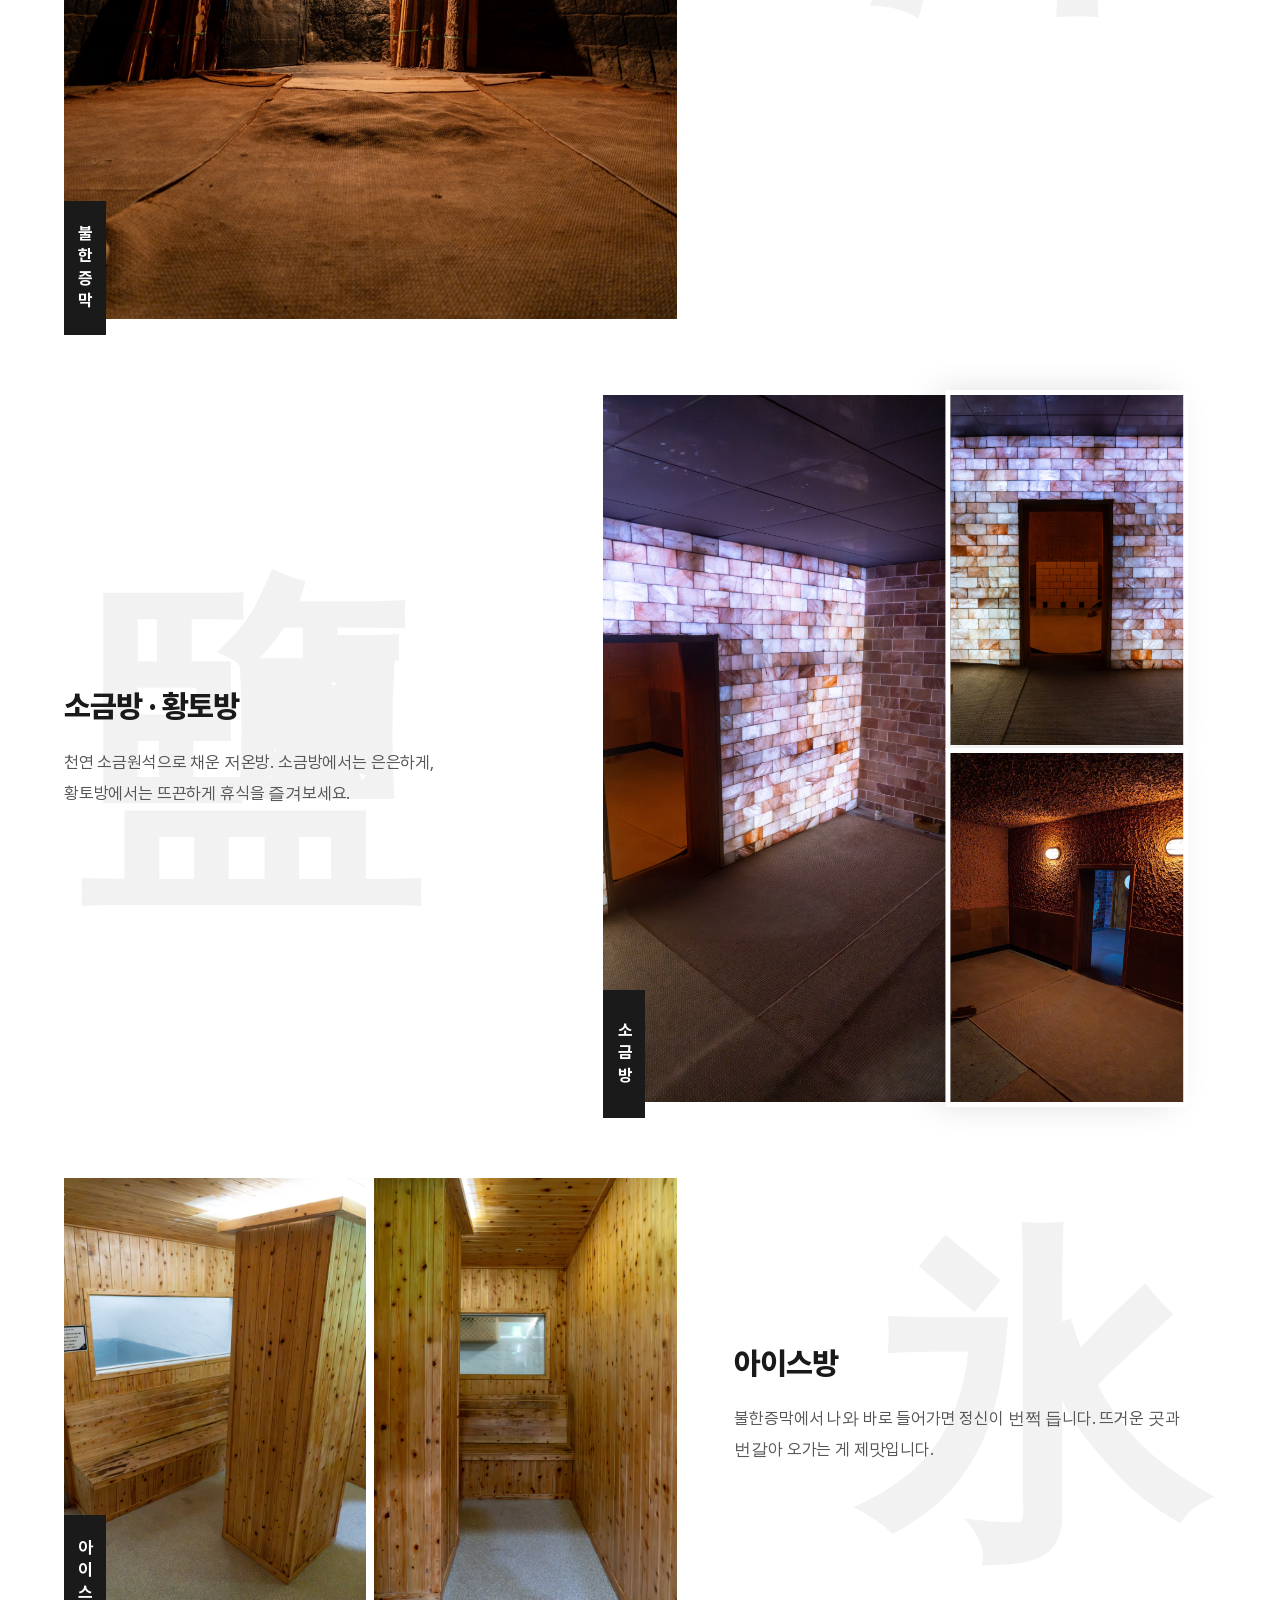
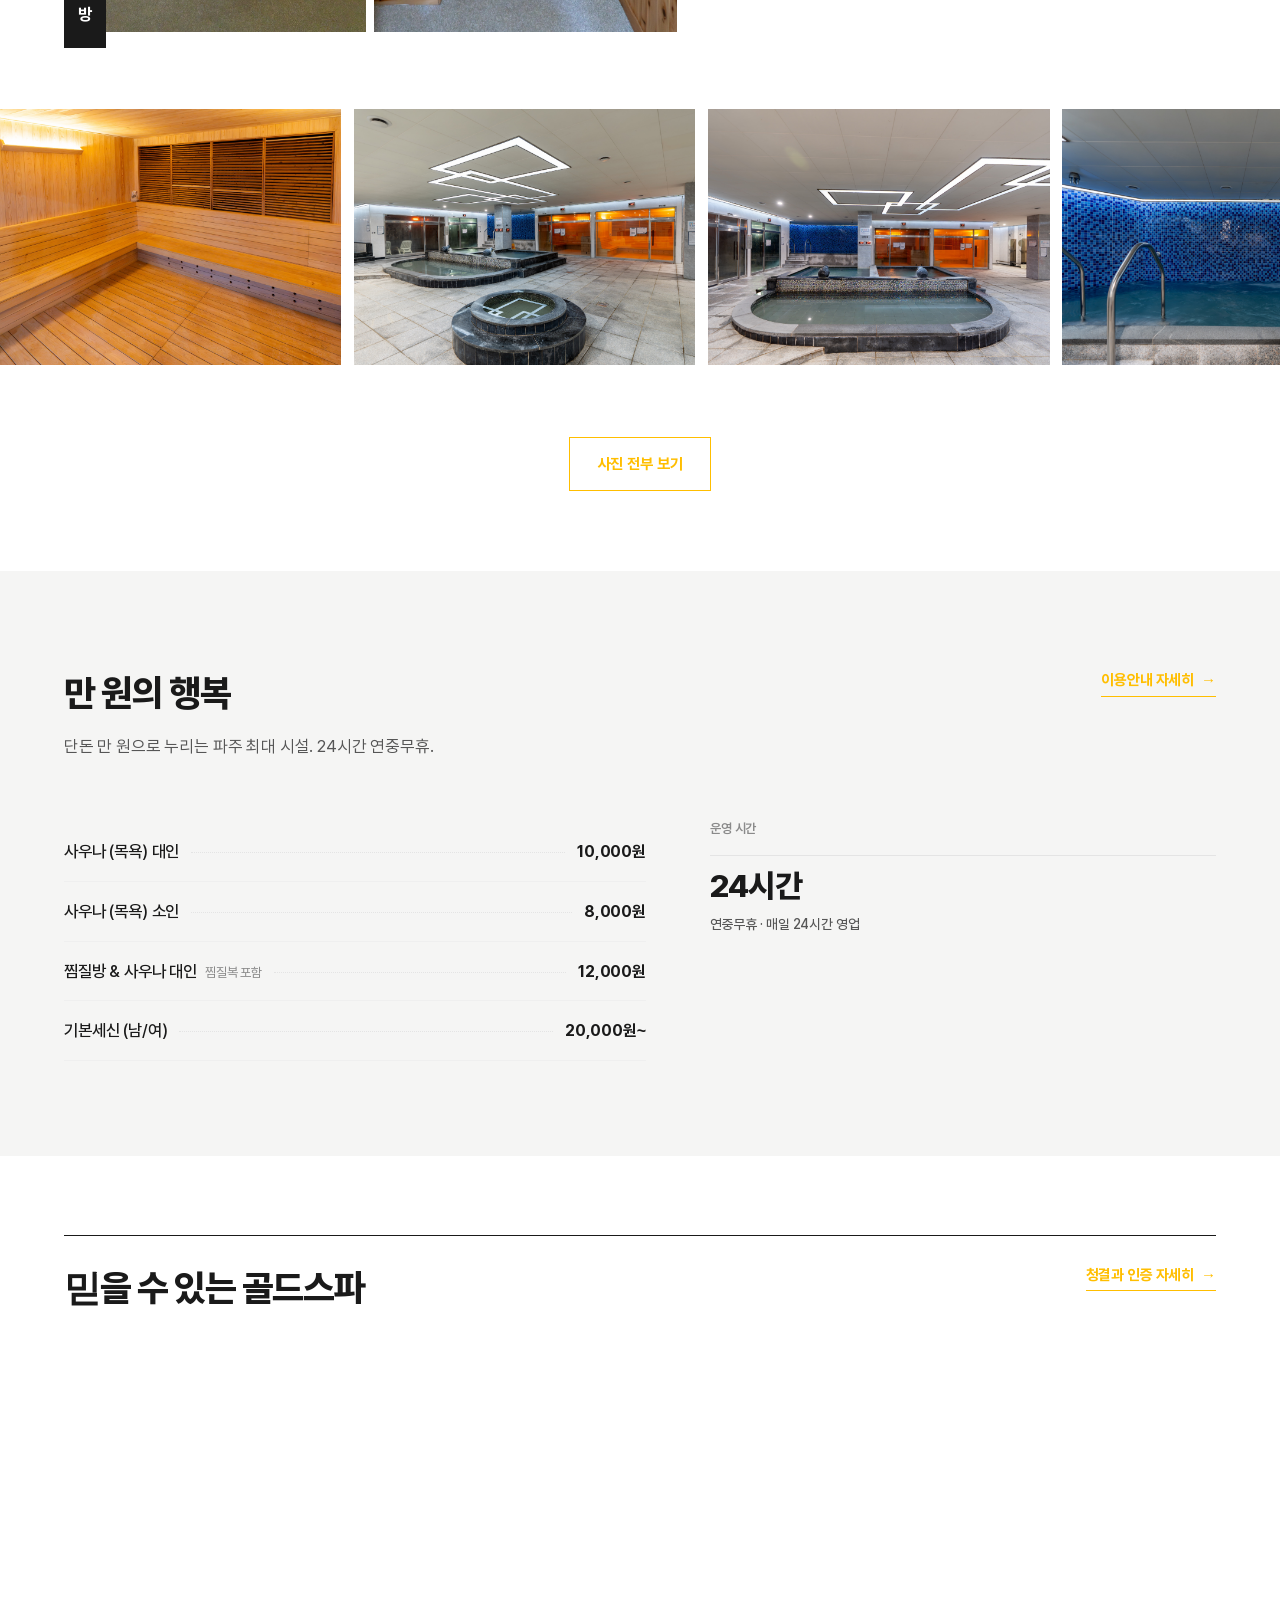
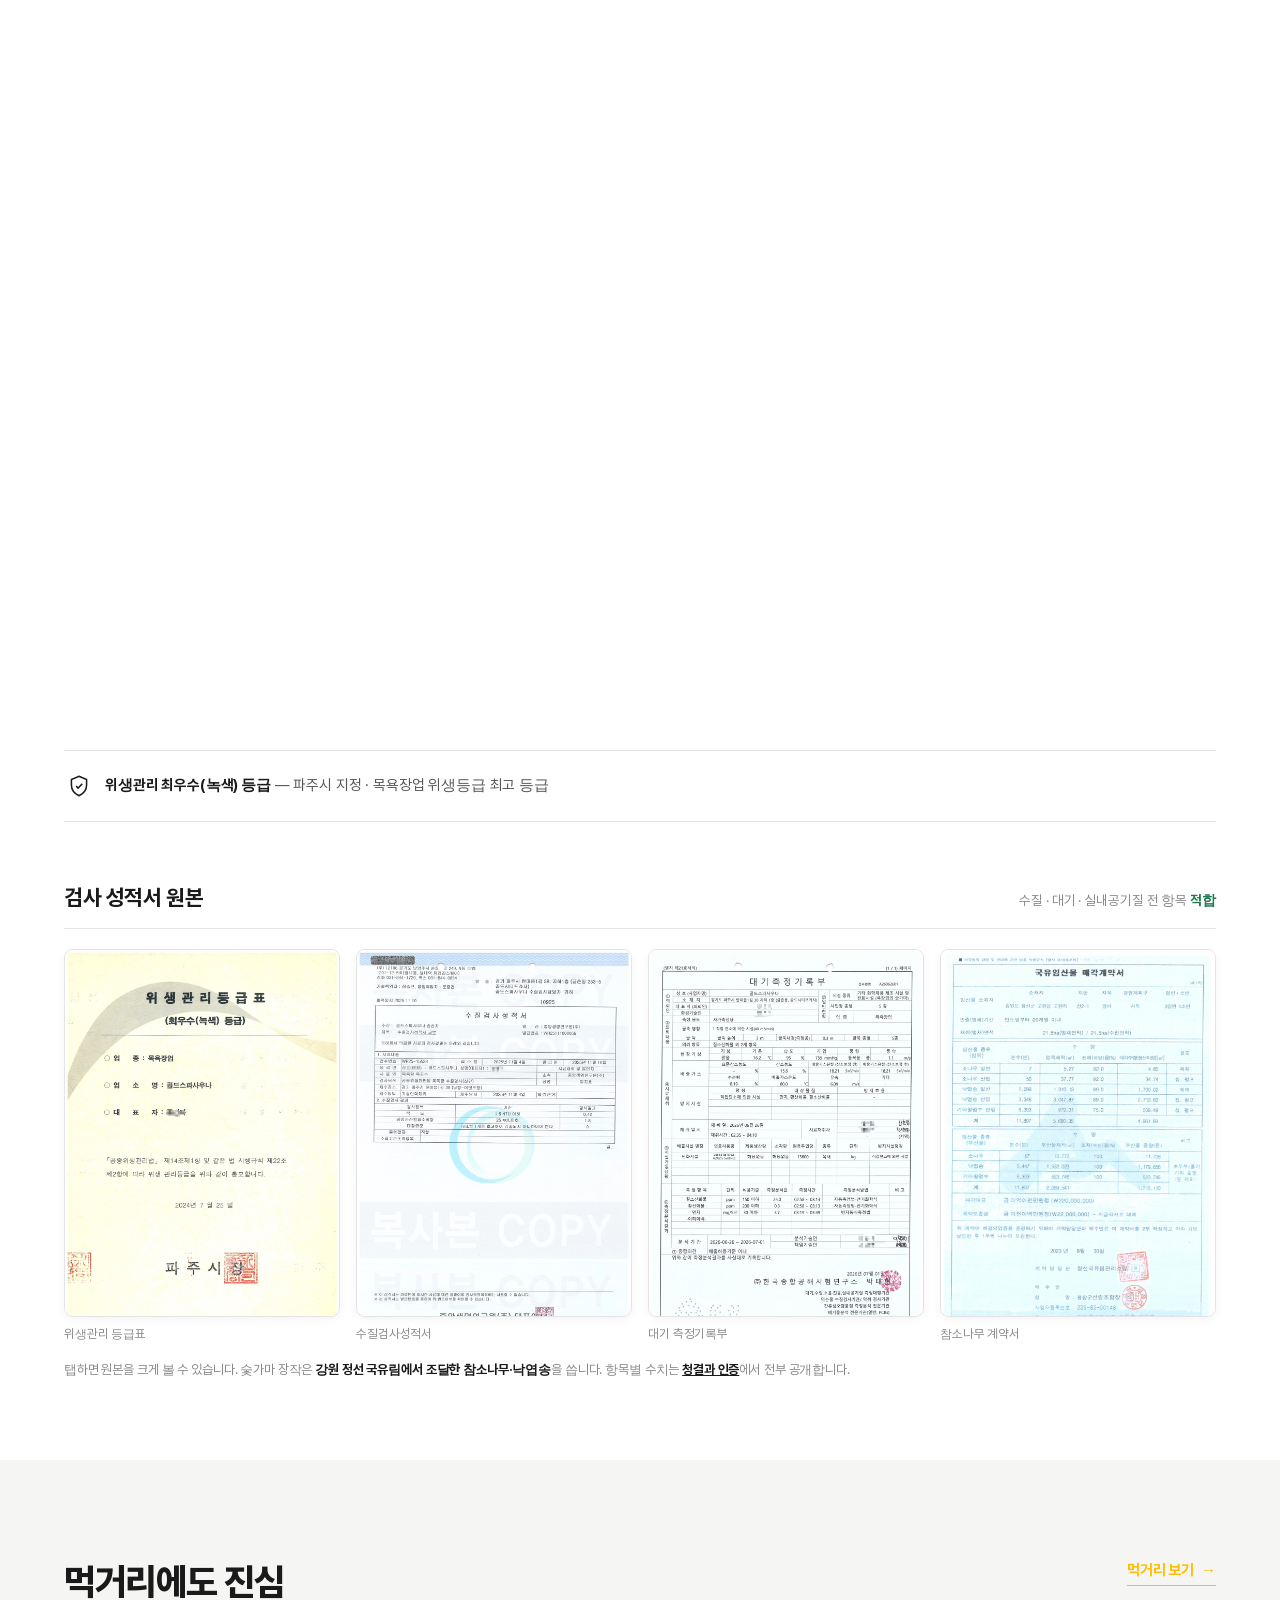
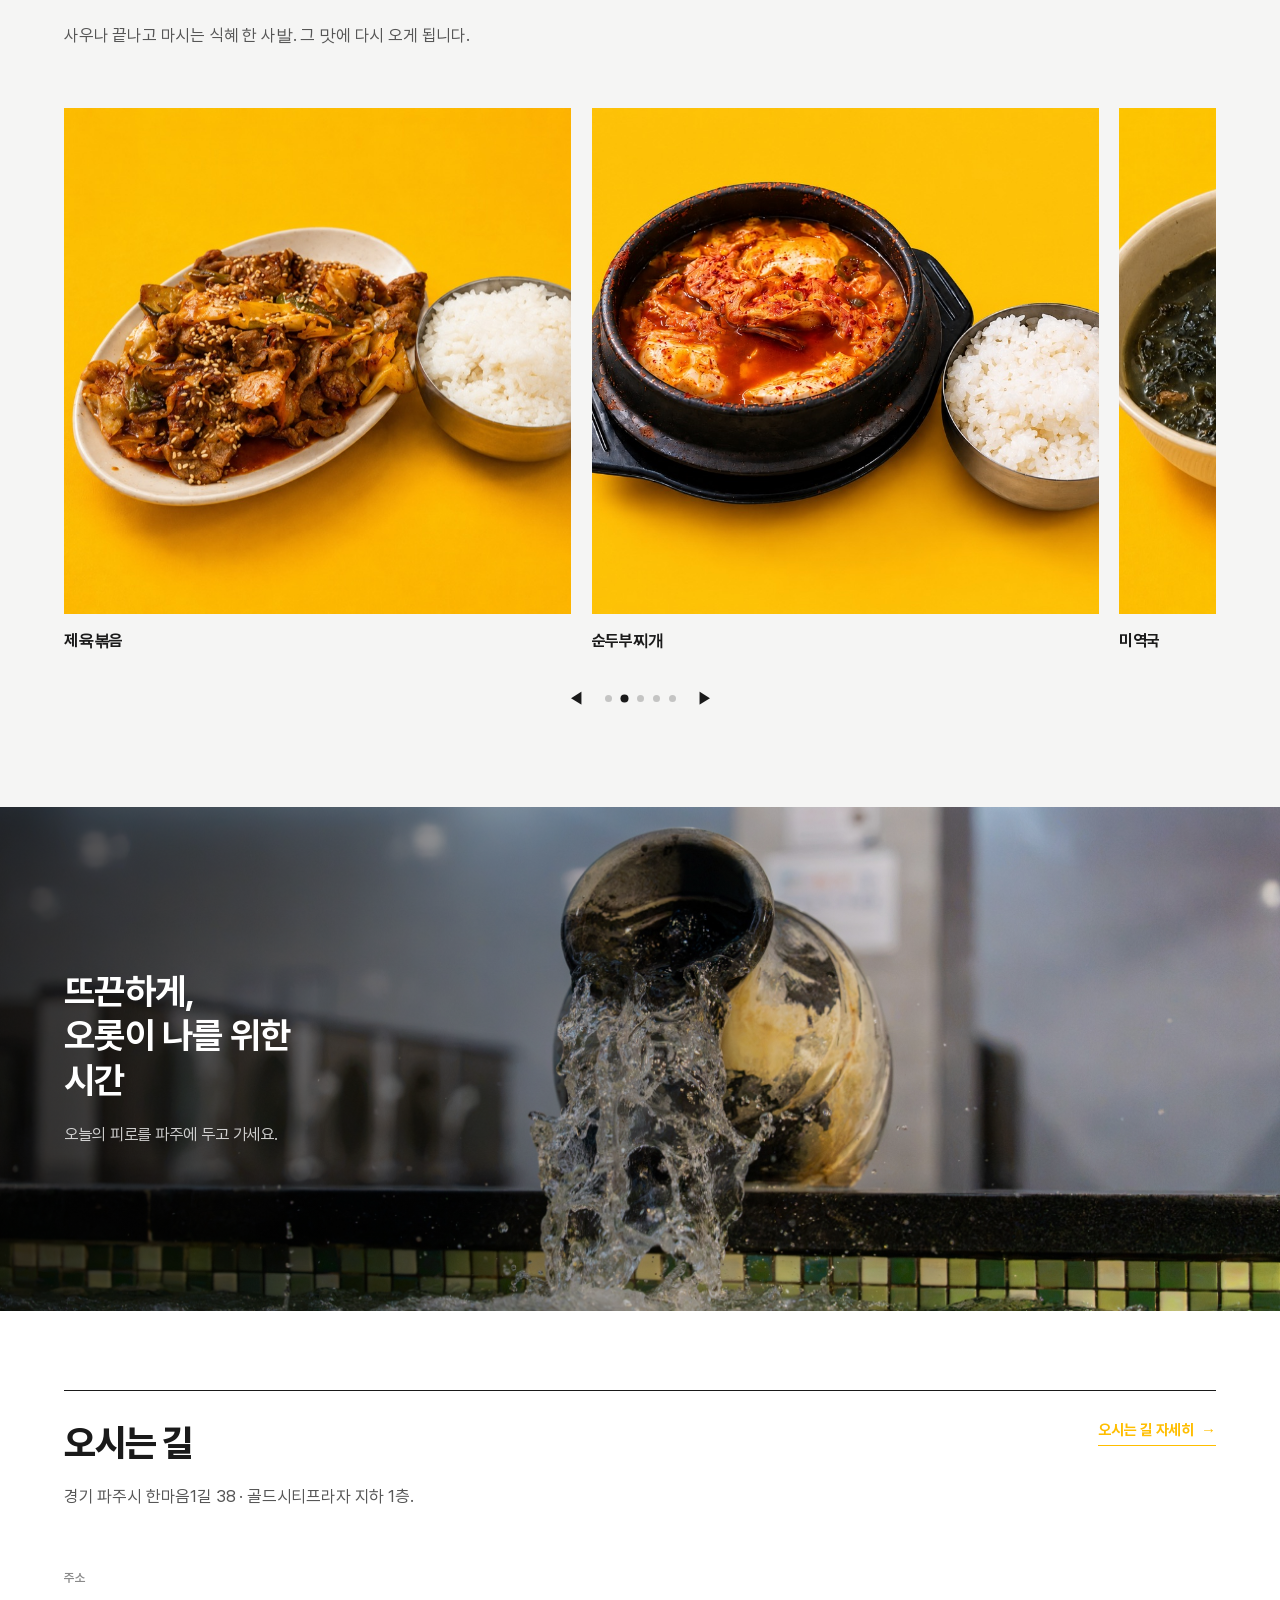
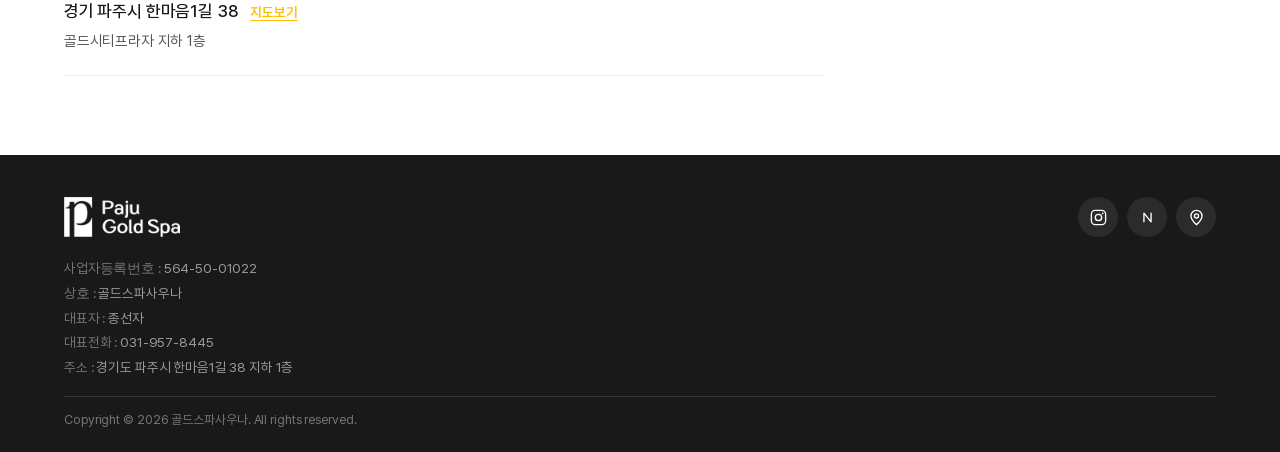
==== commit 2d91e696: "시설 첫 블록 세로 태그: 황토방 → 불한증막 (EN: Loess Room → Kiln Sauna) Co-Authored-By: Claude Opus 4.8 <noreply@ant" ====
--- a/index.html
+++ b/index.html
@@ -198,7 +198,7 @@
   </div>
   <div class="shell"><div class="fac-list home-facs">
       <article class="fac-block">
-        <span class="fac-hanja" aria-hidden="true">汗</span><div class="fac-media m4"><span class="fac-tag">황토방</span><img src="images/p001.jpg" loading="lazy" alt="황토 불한증막 — 파주 골드스파"><img src="images/p002.jpg" loading="lazy" alt="황토 불한증막 — 파주 골드스파"><img src="images/p005.jpg" loading="lazy" alt="황토 불한증막 — 파주 골드스파"><img src="images/p007.jpg" loading="lazy" alt="황토 불한증막 — 파주 골드스파"></div>
+        <span class="fac-hanja" aria-hidden="true">汗</span><div class="fac-media m4"><span class="fac-tag">불한증막</span><img src="images/p001.jpg" loading="lazy" alt="황토 불한증막 — 파주 골드스파"><img src="images/p002.jpg" loading="lazy" alt="황토 불한증막 — 파주 골드스파"><img src="images/p005.jpg" loading="lazy" alt="황토 불한증막 — 파주 골드스파"><img src="images/p007.jpg" loading="lazy" alt="황토 불한증막 — 파주 골드스파"></div>
         <div class="fac-text">
           <h2>재래식 소나무 불한증막<em>Hwangto Kiln Sauna</em></h2>
           <p>100% 국내산 황등석과 황토로 쌓아 올린 돔형 불한증막. 장작은 강원 정선 국유림에서 온 참소나무를 씁니다. 가마 앞에 서면 열기가 확 옵니다.</p>
